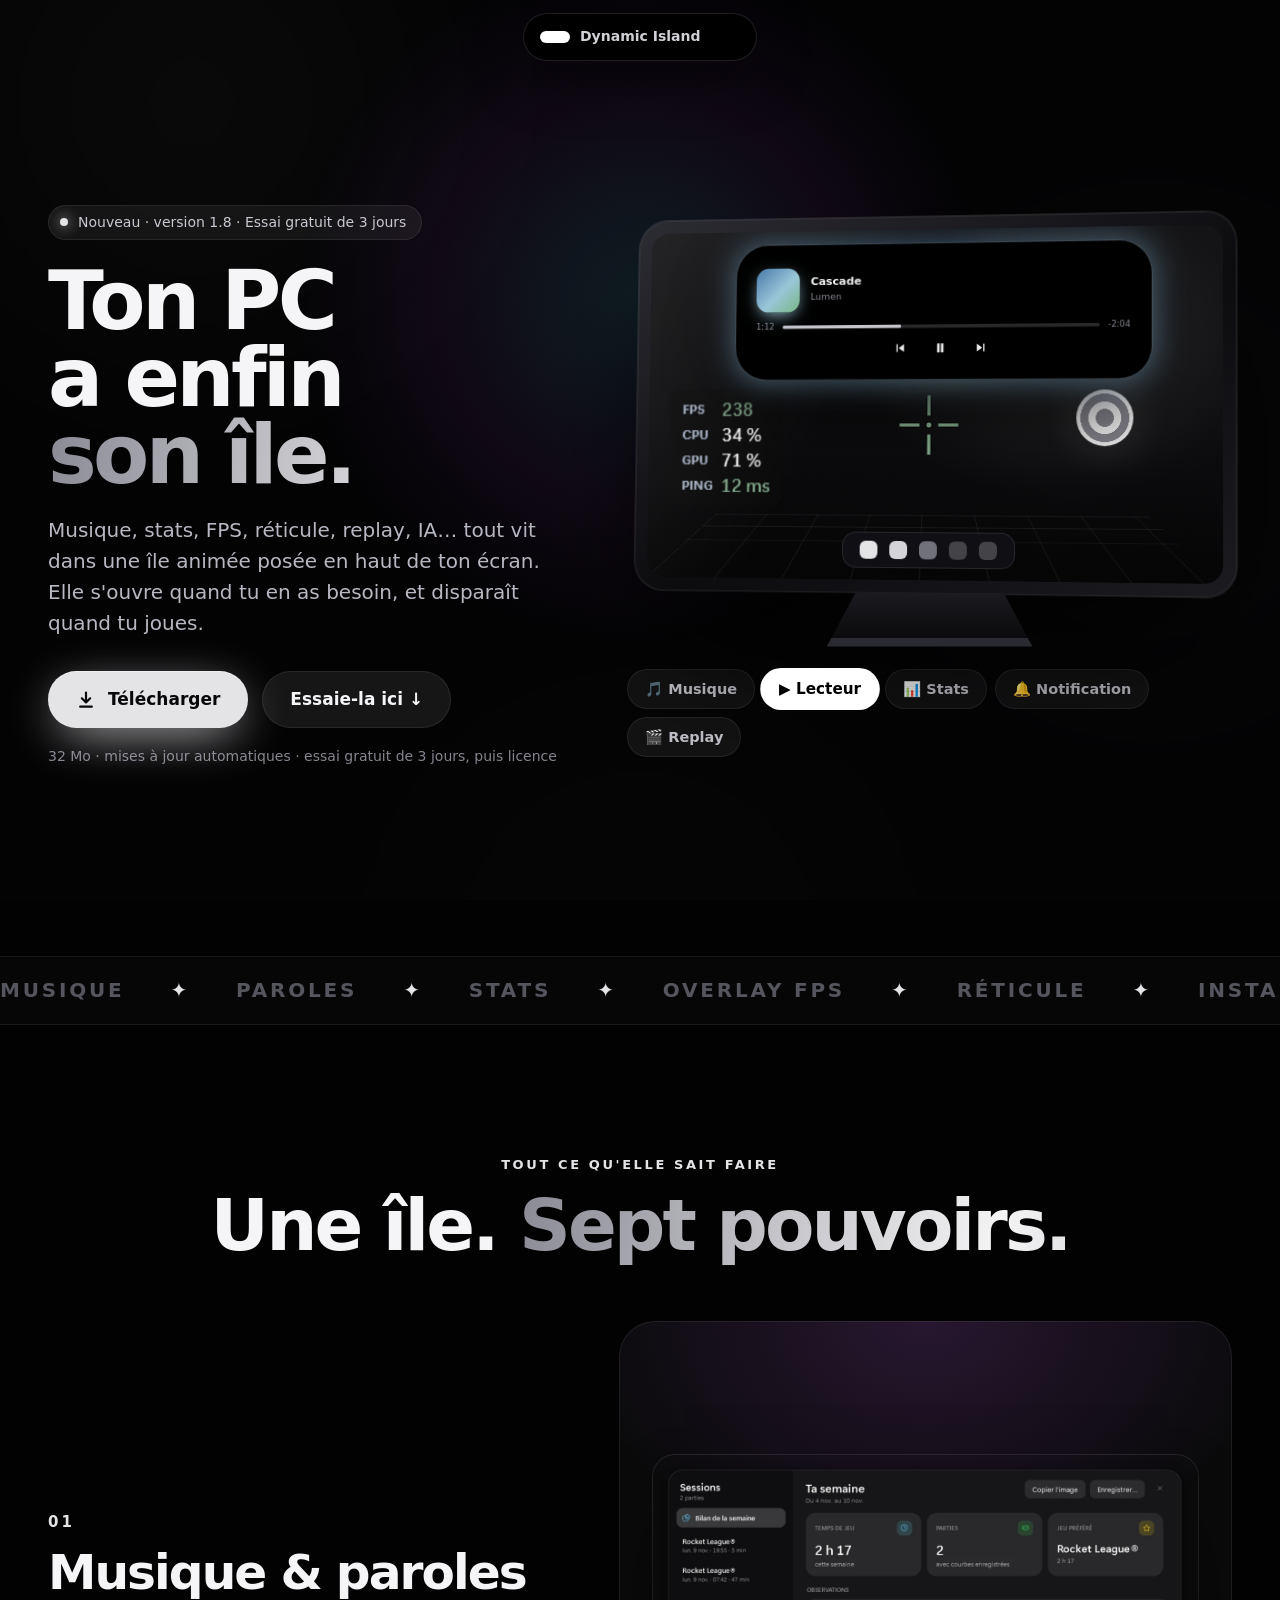
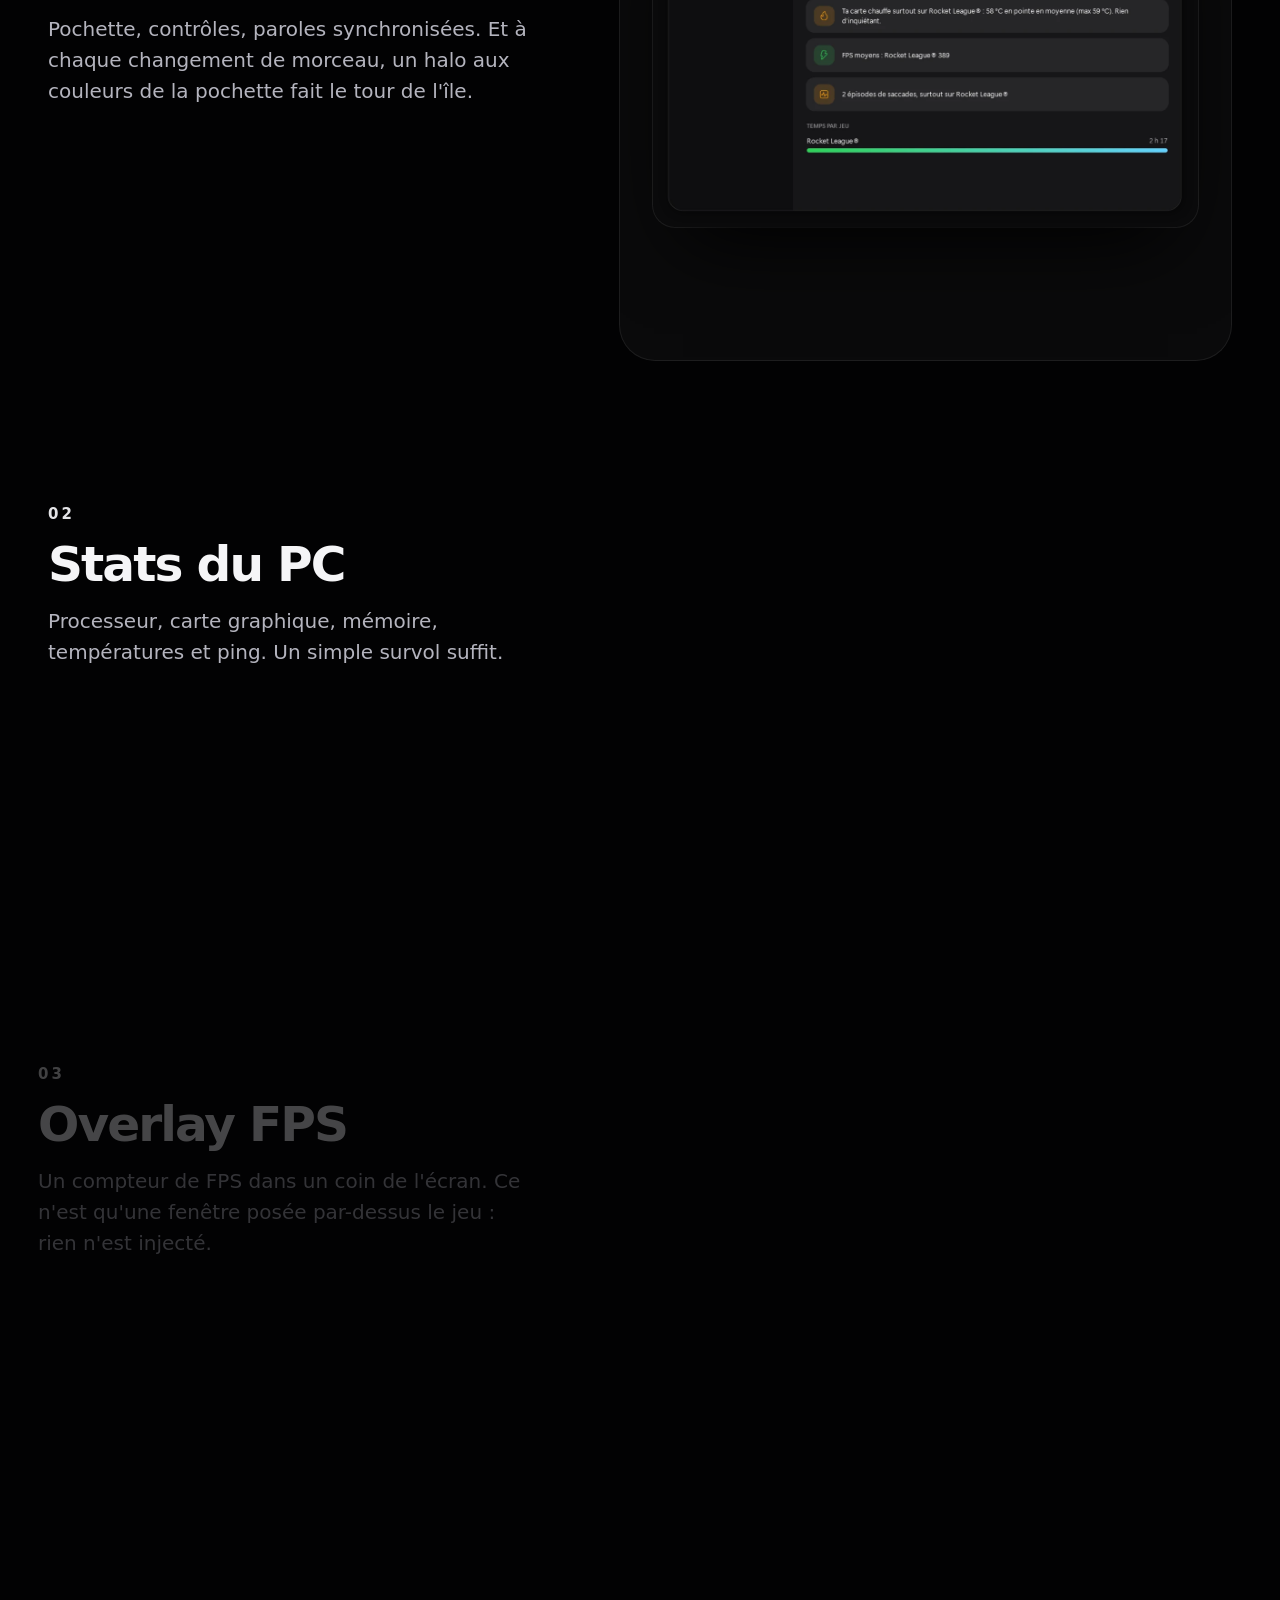
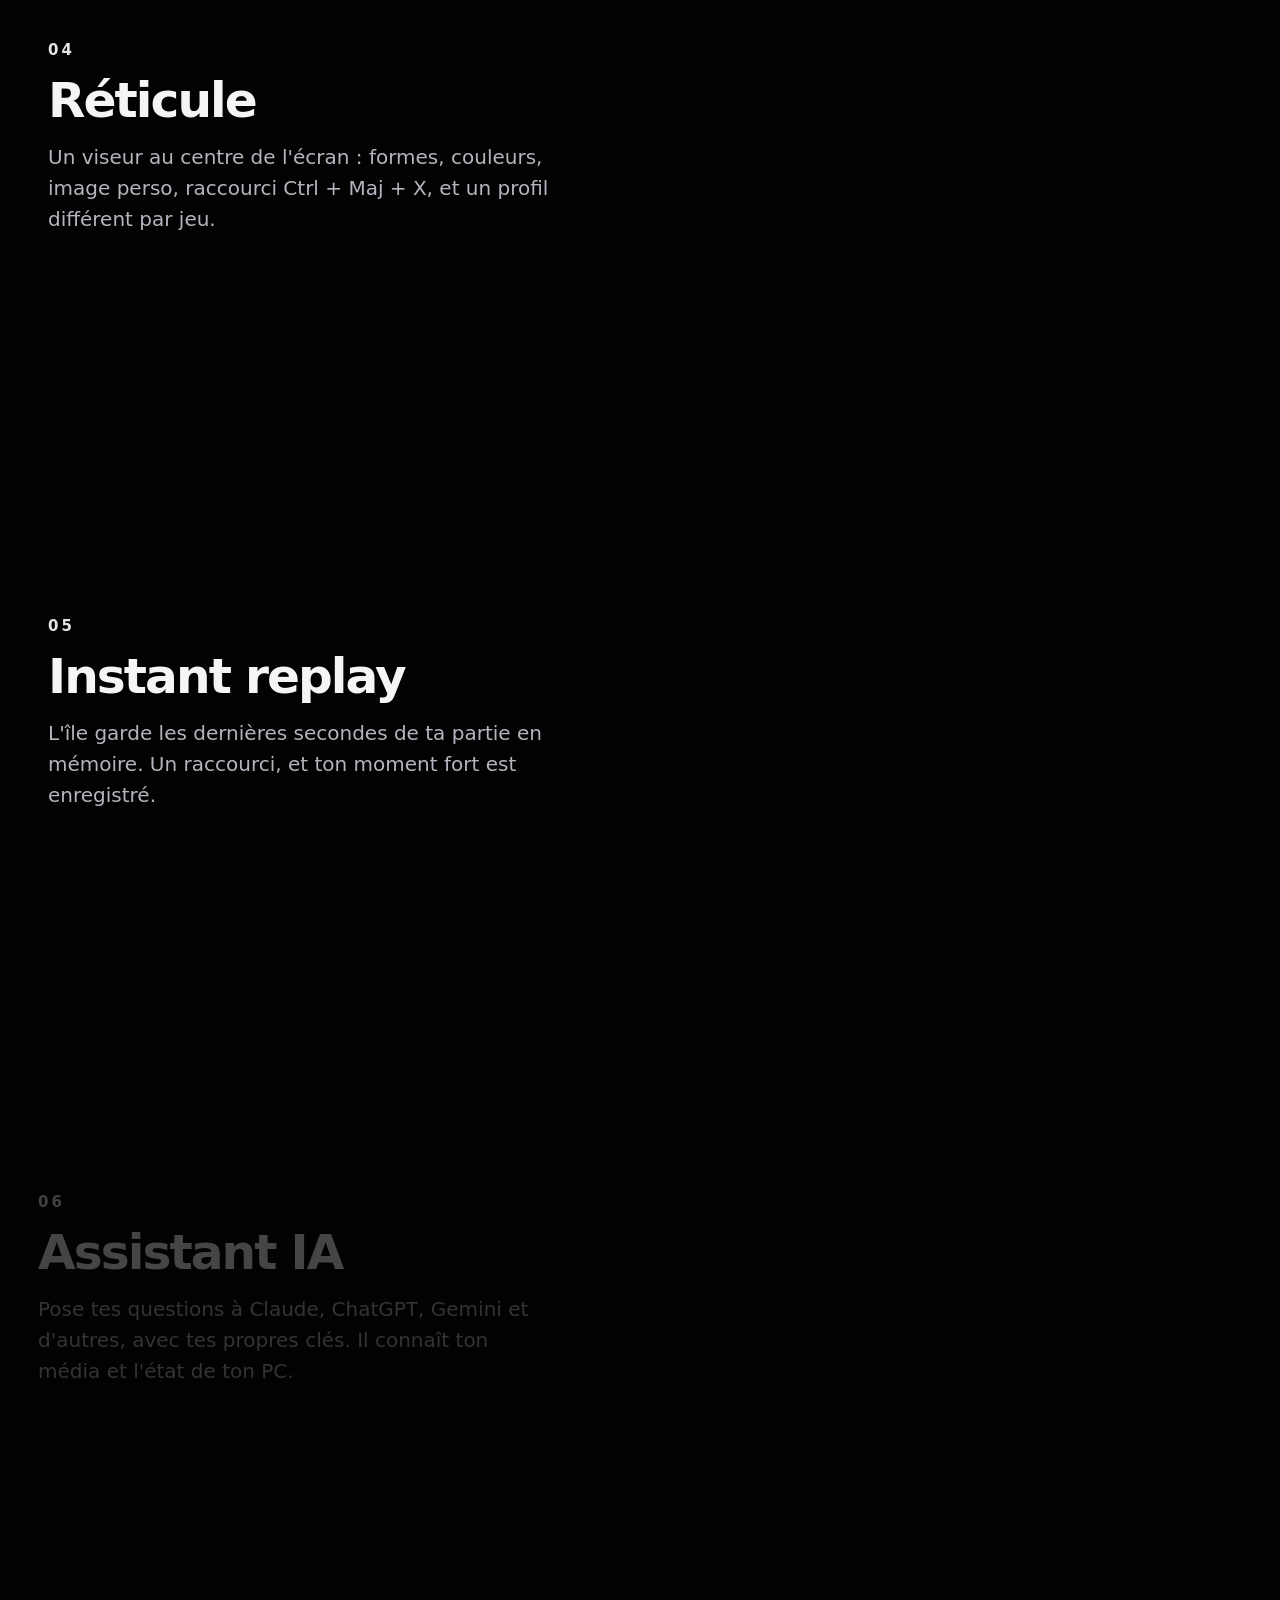
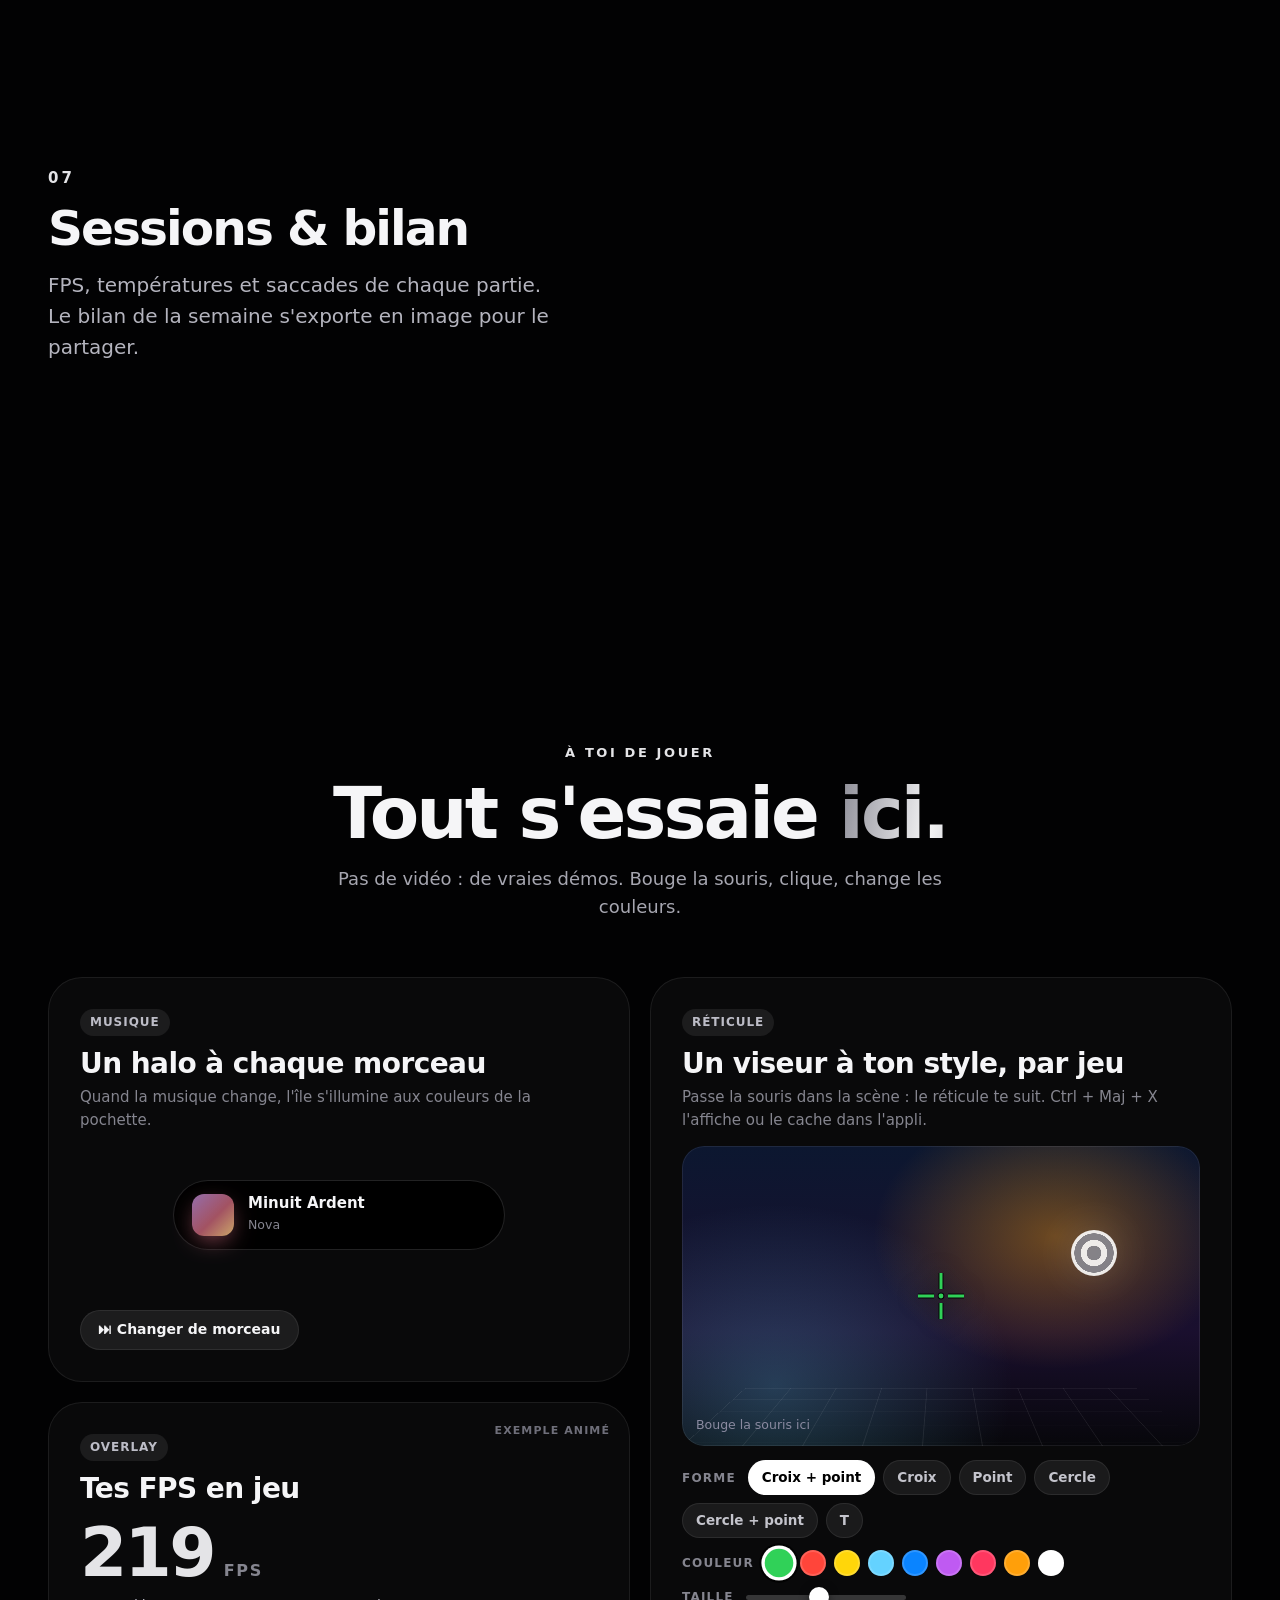
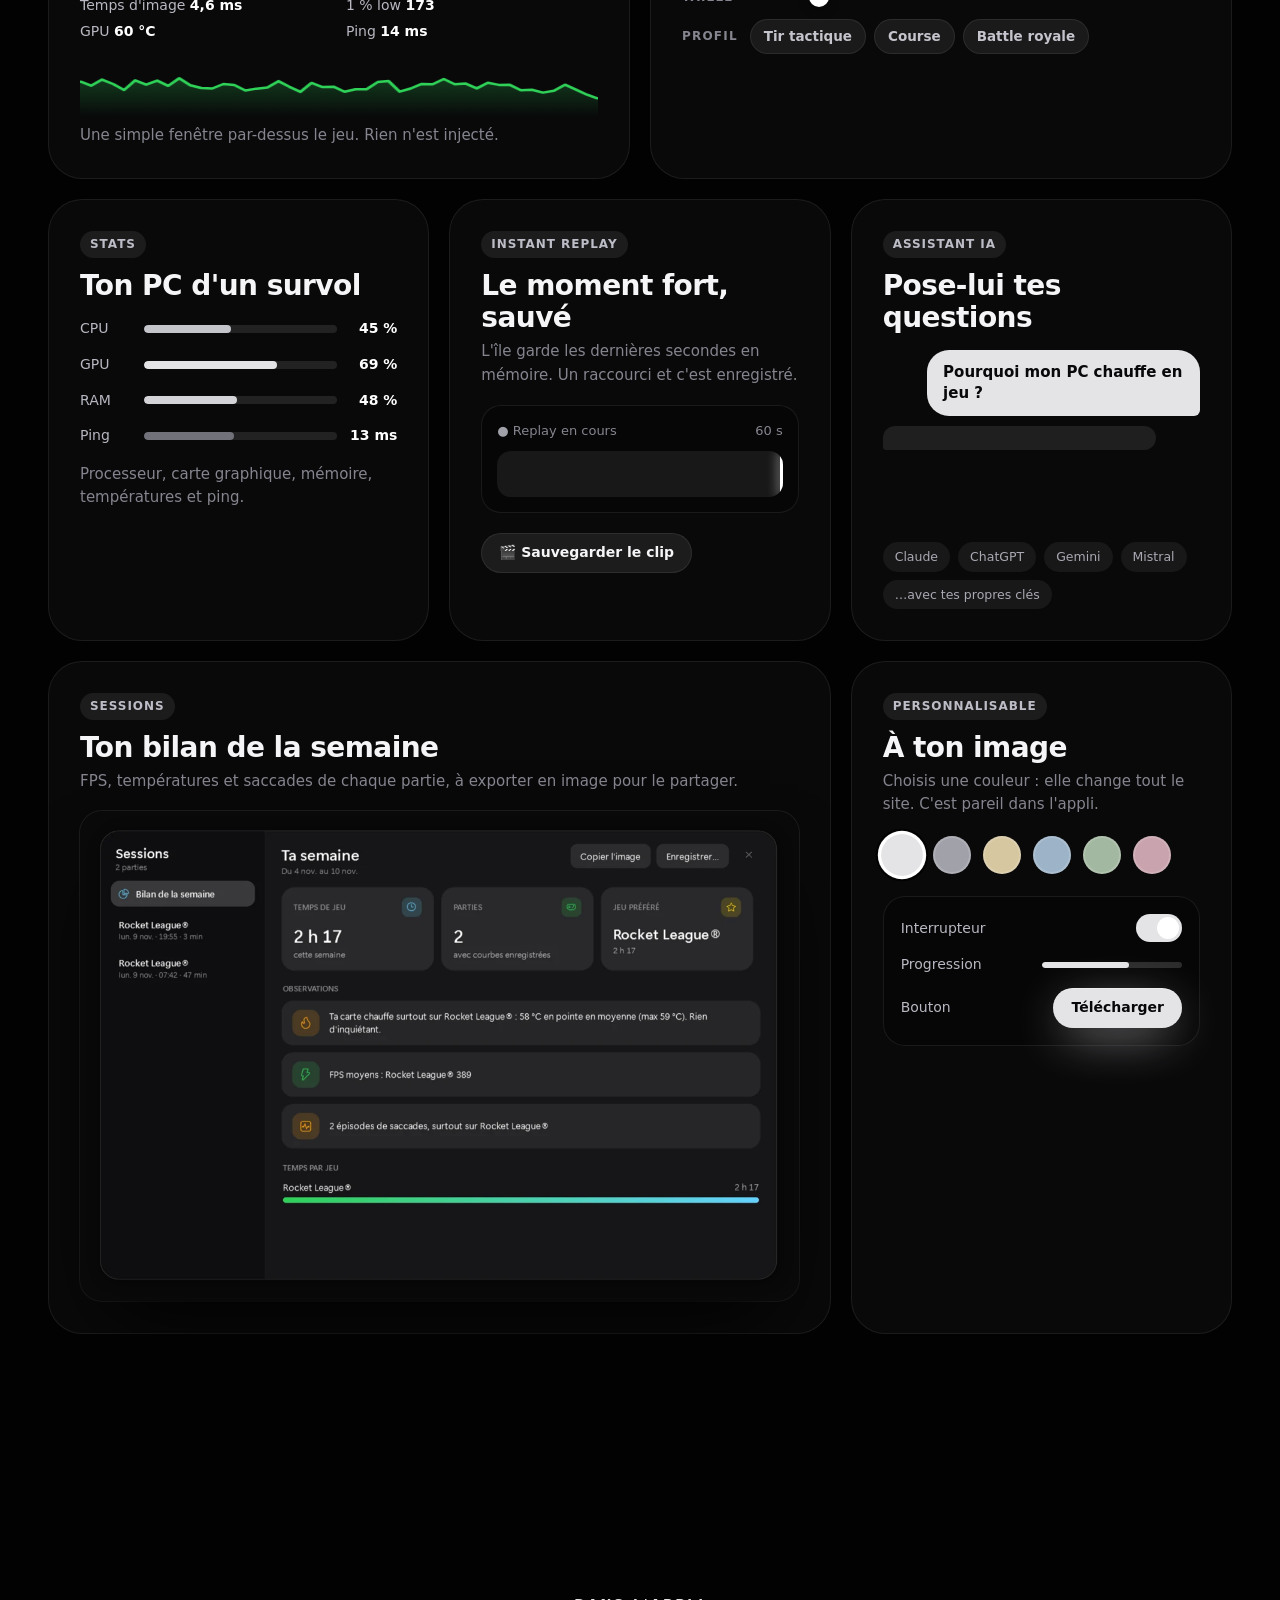
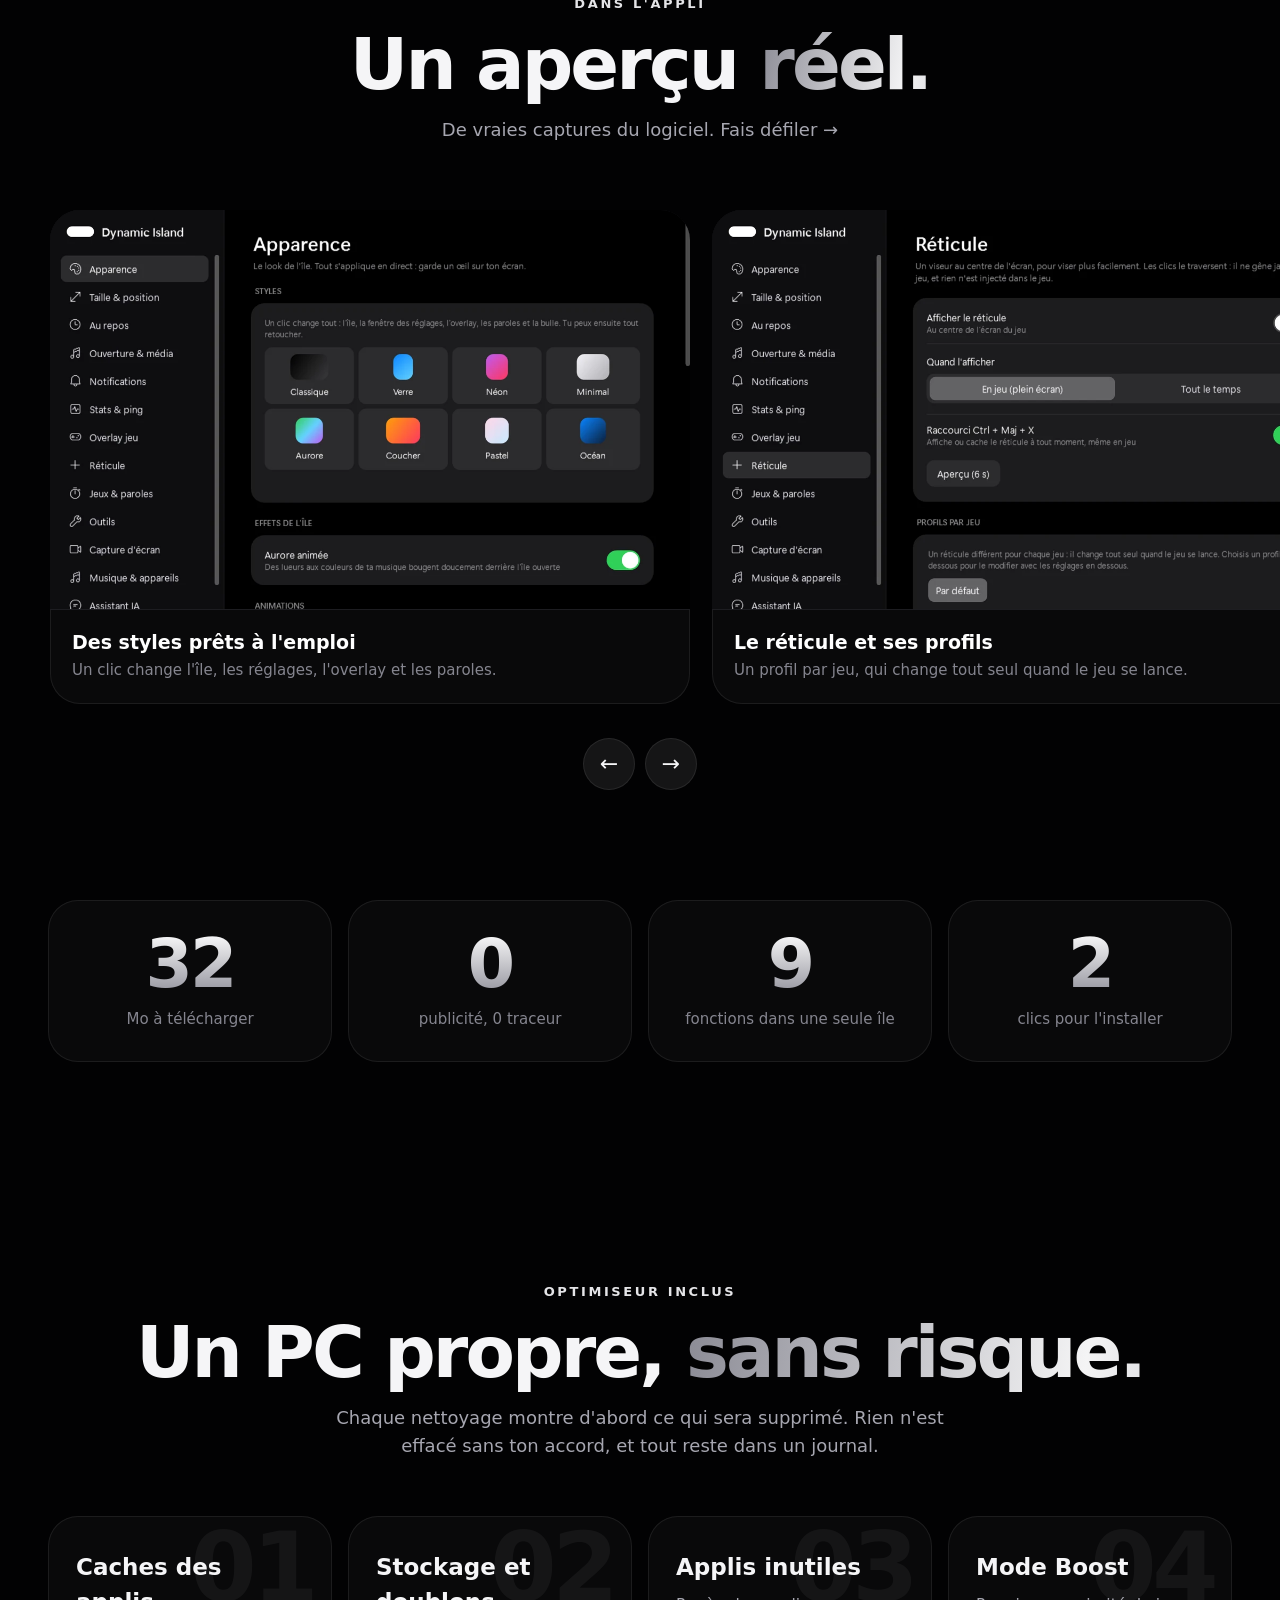
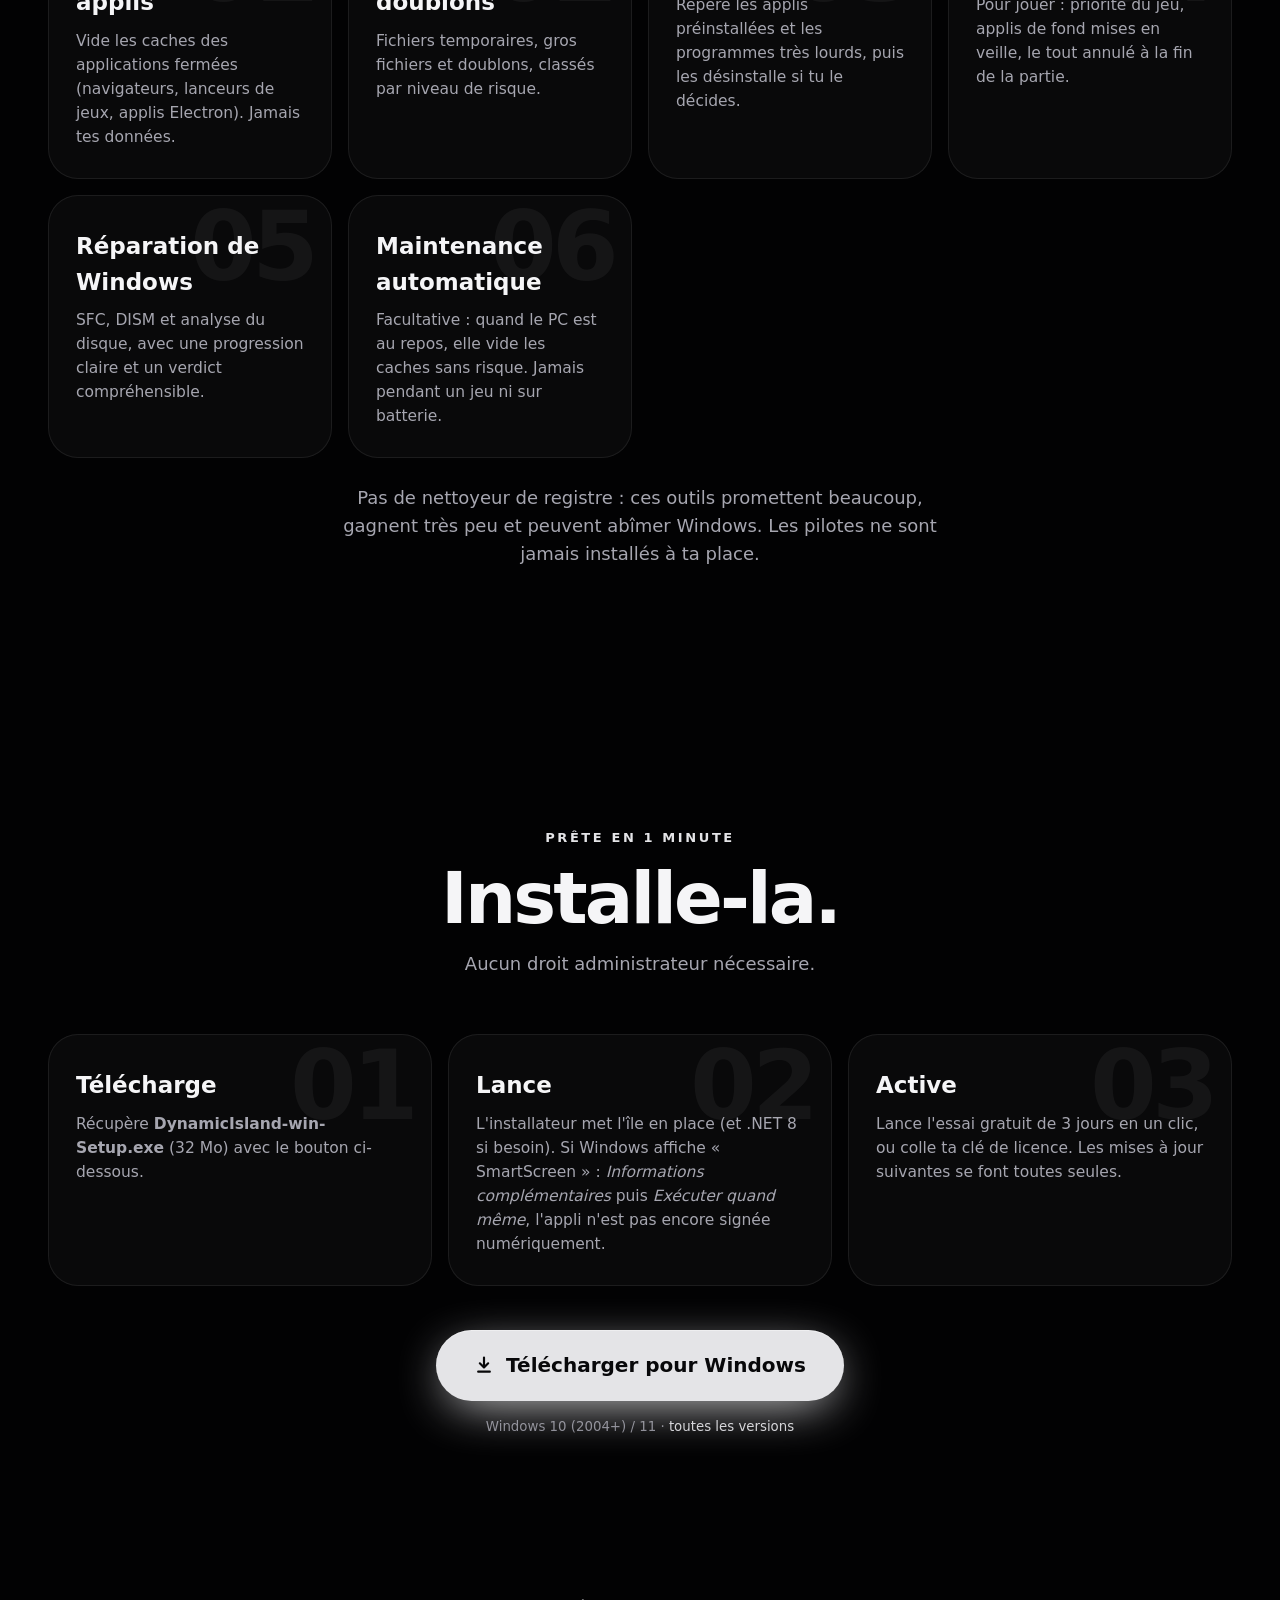
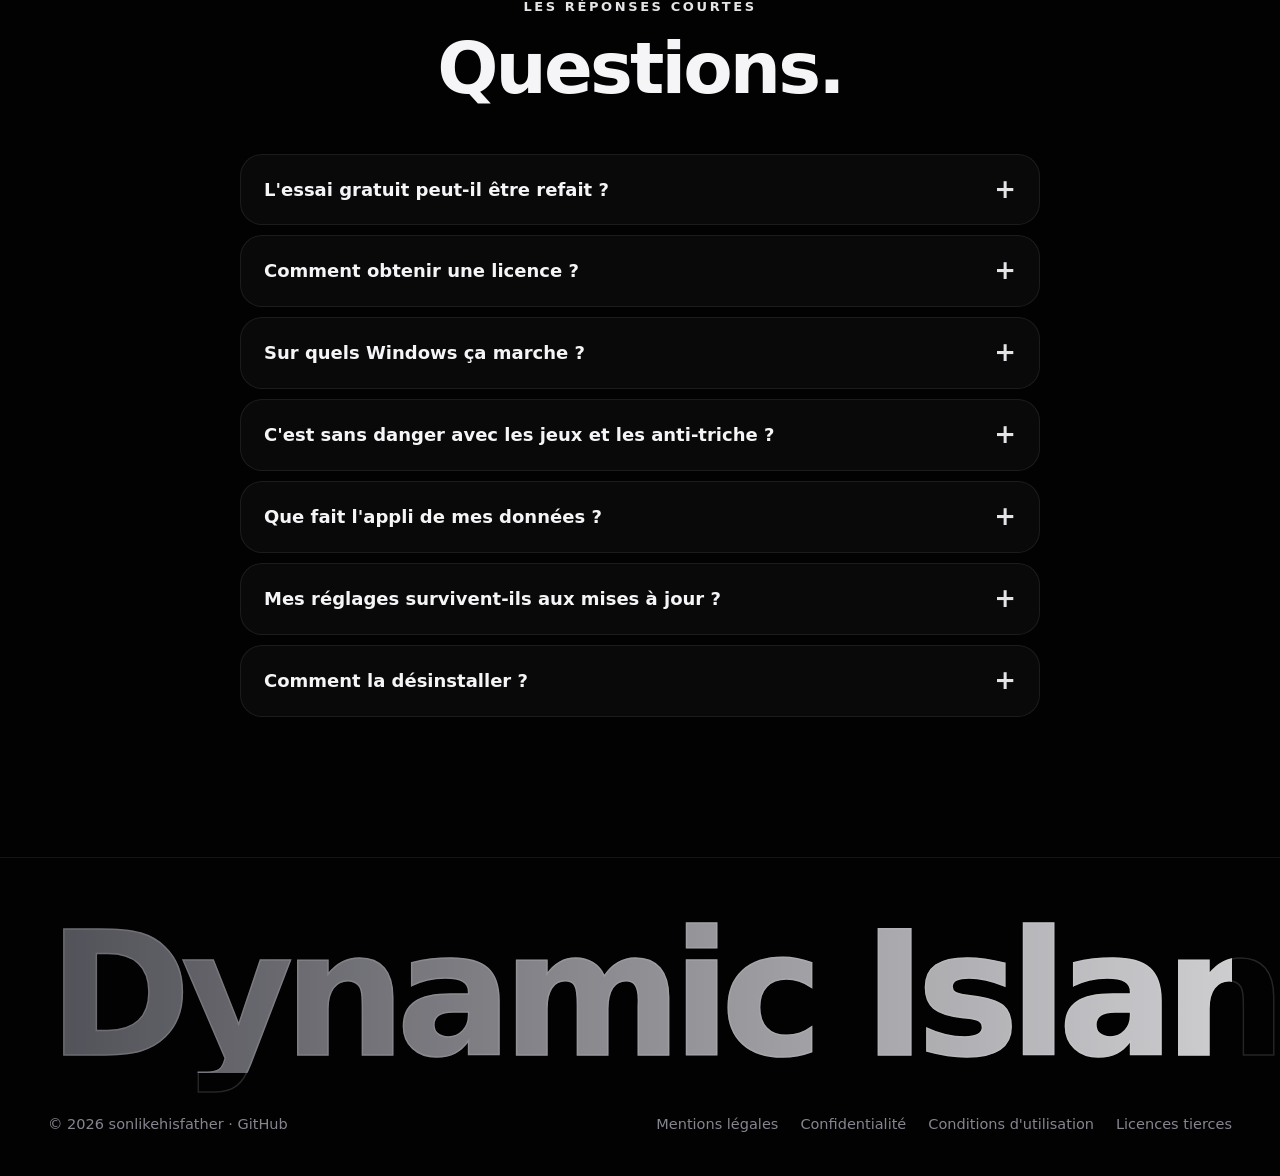
==== docs/index.html @ 907f3dcd "Site : force le rechargement du style et du script (cache du navigateur)" ====
<!doctype html>
<html lang="fr">
<head>
  <meta charset="utf-8">
  <meta name="viewport" content="width=device-width, initial-scale=1">
  <title>Dynamic Island pour Windows</title>
  <meta name="description" content="Une vraie Dynamic Island pour ton PC Windows : musique, paroles, stats, overlay FPS, réticule, instant replay et assistant IA, dans une île animée tout en haut de ton écran.">
  <meta name="theme-color" content="#020203">
  <meta property="og:title" content="Dynamic Island pour Windows">
  <meta property="og:description" content="Ton PC a enfin son île : musique, stats, FPS, réticule, replay et IA.">
  <meta property="og:type" content="website">
  <link rel="icon" href="data:image/svg+xml,%3Csvg xmlns='http://www.w3.org/2000/svg' viewBox='0 0 64 64'%3E%3Crect width='64' height='64' rx='16' fill='%23161618'/%3E%3Crect x='14' y='14' width='36' height='13' rx='6.5' fill='%23fff'/%3E%3Crect x='16' y='36' width='7' height='14' rx='3.5' fill='%2330d158'/%3E%3Crect x='26' y='30' width='7' height='20' rx='3.5' fill='%230a84ff'/%3E%3Crect x='36' y='34' width='7' height='16' rx='3.5' fill='%23bf5af2'/%3E%3C/svg%3E">
  <link rel="stylesheet" href="assets/style.css?v=20261110b">
</head>
<body>

<div class="aurora" aria-hidden="true"><i></i><i></i><i></i></div>
<div class="grain" aria-hidden="true"></div>
<div class="spot only-d" id="spot" aria-hidden="true"></div>

<!-- ═════ L'île de navigation : elle suit la section et s'ouvre au survol ═════ -->
<header class="isle" id="isle">
  <button class="isle-rest" id="isleBtn" aria-expanded="false" aria-controls="isleMenu" aria-label="Ouvrir le menu">
    <span class="dot"></span><span class="lbl" id="isleLbl">Dynamic Island</span>
    <span class="mini-eq"><i></i><i></i><i></i><i></i></span>
  </button>
  <nav class="isle-menu" id="isleMenu" aria-label="Navigation">
    <ul>
      <li><a href="#essaie">Essaie-la</a></li>
      <li><a href="#apercu">Aperçu</a></li>
      <li><a href="#optimiseur">Optimiseur</a></li>
      <li><a href="#installer">Installer</a></li>
      <li><a href="#faq">Questions</a></li>
    </ul>
    <div class="go"><a class="btn sm" href="https://github.com/sonlikehisfather/dynamic-island-releases/releases/latest/download/DynamicIsland-win-Setup.exe">Télécharger pour Windows</a></div>
  </nav>
</header>

<main>
<!-- ═════ Héros ═════ -->
<section class="hero" id="top" data-label="Dynamic Island" style="padding-bottom:40px">
  <div class="wrap">
    <span class="eyebrow rv"><b></b> Nouveau · version 1.8 · Essai gratuit de 3 jours</span>
    <h1 class="rv d1">Ton PC<br>a enfin <span class="shine">son île.</span></h1>
    <p class="lead rv d2">Musique, stats, FPS, réticule, replay, IA… tout vit dans une île animée posée en haut de ton écran. Elle s'ouvre quand tu en as besoin, et disparaît quand tu joues.</p>

    <div class="hero-vis">
      <div class="monitor-wrap" id="monWrap"><div class="monitor"><div class="screen">
        <div class="dk dk-sky"></div>
        <div class="dk dk-target"></div>
        <img class="dk dk-xh" src="assets/img/reticule-croix.webp" alt="">
        <img class="dk dk-hud" src="assets/img/overlay.webp" alt="">
    <div class="stage rv d3" aria-label="Démonstration interactive de l'île">
      <div class="bigisle" id="big">
        <div class="halo" id="halo"></div><div class="ring"></div>
        <div class="v v-music" data-s="0">
          <div class="art" style="--a1:#bf5af2;--a2:#ff375f;--a3:#ff9f0a"></div>
          <div class="tx"><b>Minuit Ardent</b><span>Nova</span></div>
          <div class="eqb"><i></i><i></i><i></i><i></i></div>
        </div>
        <div class="v v-player" data-s="1">
          <div class="top"><div class="art" style="--a1:#0a84ff;--a2:#64d2ff;--a3:#30d158"></div>
            <div class="tx"><b>Cascade</b><span>Lumen</span></div><div class="eqb"><i></i><i></i><i></i><i></i></div></div>
          <div class="prog"><span>1:12</span><div class="bar"><i></i></div><span>-2:04</span></div>
          <div class="ctl">
            <svg viewBox="0 0 24 24"><path d="M6 6h2v12H6zM9.5 12 18 6v12z"/></svg>
            <svg viewBox="0 0 24 24"><path d="M7 5h4v14H7zM13 5h4v14h-4z"/></svg>
            <svg viewBox="0 0 24 24"><path d="M16 6h2v12h-2zM6 6l8.5 6L6 18z"/></svg>
          </div>
        </div>
        <div class="v v-stats" data-s="2">
          <div class="st"><small>CPU</small><b id="hCpu">36 %</b><div class="bar"><i id="hCpuB" style="width:36%;background:var(--orange)"></i></div></div>
          <div class="st"><small>GPU</small><b id="hGpu">71 %</b><div class="bar"><i id="hGpuB" style="width:71%;background:var(--green)"></i></div></div>
          <div class="st"><small>RAM</small><b id="hRam">48 %</b><div class="bar"><i id="hRamB" style="width:48%;background:var(--cyan)"></i></div></div>
          <div class="st"><small>PING</small><b id="hPing">12 ms</b><div class="bar"><i style="width:22%;background:var(--violet)"></i></div></div>
        </div>
        <div class="v v-notif" data-s="3">
          <div class="chipic" style="background:rgba(255,255,255,.12);color:var(--cyan)"><svg viewBox="0 0 24 24" fill="currentColor"><path d="M12 22a2.4 2.4 0 0 0 2.4-2.4h-4.8A2.4 2.4 0 0 0 12 22zm7-6.6V11a7 7 0 0 0-5.2-6.8V3.5a1.8 1.8 0 0 0-3.6 0v.7A7 7 0 0 0 5 11v4.4L3.5 17v1h17v-1z"/></svg></div>
          <div class="tx"><b>Nouveau message</b><span>« On joue ce soir ? »</span></div>
        </div>
        <div class="v v-replay" data-s="4">
          <div class="chipic" style="background:rgba(255,255,255,.12);color:var(--green)"><svg viewBox="0 0 24 24" fill="none" stroke="currentColor" stroke-width="2.6" stroke-linecap="round" stroke-linejoin="round"><path d="m5 12.5 4.5 4.5L19 7.5"/></svg></div>
          <div class="tx"><b>Clip sauvegardé</b><span>Les 30 dernières secondes</span></div>
        </div>
      </div>
    </div>

        <div class="dk dk-bar"><i></i><i></i><i></i><i></i><i></i></div>
      </div></div><div class="dk stand"></div></div>
    <div class="states rv d3" id="states" role="tablist" aria-label="États de l'île">
      <button class="on" data-i="0">🎵 Musique</button><button data-i="1">▶ Lecteur</button><button data-i="2">📊 Stats</button><button data-i="3">🔔 Notification</button><button data-i="4">🎬 Replay</button>
    </div>
    </div>
    <div class="cta rv d3">
      <a class="btn" href="https://github.com/sonlikehisfather/dynamic-island-releases/releases/latest/download/DynamicIsland-win-Setup.exe"><svg viewBox="0 0 24 24" fill="none" stroke="currentColor" stroke-width="2.6" stroke-linecap="round" stroke-linejoin="round"><path d="M12 3v12m0 0 5-5m-5 5-5-5M5 20h14"/></svg>Télécharger</a>
      <a class="btn ghost" href="#essaie">Essaie-la ici ↓</a>
    </div>
    <p class="fine rv d3">32 Mo · mises à jour automatiques · essai gratuit de 3 jours, puis licence</p>
  </div>
</section>

<div class="ticker" aria-hidden="true"><div>
  <span>MUSIQUE</span><span>PAROLES</span><span>STATS</span><span>OVERLAY FPS</span><span>RÉTICULE</span><span>INSTANT REPLAY</span><span>ASSISTANT IA</span><span>BILAN</span><span>OPTIMISEUR</span><span>THÈMES</span>
  <span>MUSIQUE</span><span>PAROLES</span><span>STATS</span><span>OVERLAY FPS</span><span>RÉTICULE</span><span>INSTANT REPLAY</span><span>ASSISTANT IA</span><span>BILAN</span><span>OPTIMISEUR</span><span>THÈMES</span>
</div></div>

<!-- ═════ Ce qu'elle fait : le texte défile, le visuel change (ordinateur) ═════ -->
<section class="story only-d" id="fonctions" data-label="Fonctions">
  <div class="wrap">
    <p class="kicker">Tout ce qu'elle sait faire</p>
    <h2>Une île. <span class="shine">Sept pouvoirs.</span></h2>
    <div class="story-grid">
      <div class="story-steps">
        <article class="story-step on" data-k="0"><span class="n">01</span><h3>Musique &amp; paroles</h3><p>Pochette, contrôles, paroles synchronisées. Et à chaque changement de morceau, un halo aux couleurs de la pochette fait le tour de l'île.</p></article>
        <article class="story-step" data-k="1"><span class="n">02</span><h3>Stats du PC</h3><p>Processeur, carte graphique, mémoire, températures et ping. Un simple survol suffit.</p></article>
        <article class="story-step" data-k="2"><span class="n">03</span><h3>Overlay FPS</h3><p>Un compteur de FPS dans un coin de l'écran. Ce n'est qu'une fenêtre posée par-dessus le jeu : rien n'est injecté.</p></article>
        <article class="story-step" data-k="3"><span class="n">04</span><h3>Réticule</h3><p>Un viseur au centre de l'écran : formes, couleurs, image perso, raccourci Ctrl&nbsp;+&nbsp;Maj&nbsp;+&nbsp;X, et un profil différent par jeu.</p></article>
        <article class="story-step" data-k="4"><span class="n">05</span><h3>Instant replay</h3><p>L'île garde les dernières secondes de ta partie en mémoire. Un raccourci, et ton moment fort est enregistré.</p></article>
        <article class="story-step" data-k="5"><span class="n">06</span><h3>Assistant IA</h3><p>Pose tes questions à Claude, ChatGPT, Gemini et d'autres, avec tes propres clés. Il connaît ton média et l'état de ton PC.</p></article>
        <article class="story-step" data-k="6"><span class="n">07</span><h3>Sessions &amp; bilan</h3><p>FPS, températures et saccades de chaque partie. Le bilan de la semaine s'exporte en image pour le partager.</p></article>
      </div>
      <div class="story-vis" aria-hidden="true"><div class="sv-frame">
        <div class="sv on" data-k="0"><div class="sv-isle"><div class="top"><div class="art" style="--a1:#bf5af2;--a2:#ff375f;--a3:#ff9f0a"></div><div class="tx"><b>Minuit Ardent</b><span>Nova</span></div><div class="eqb"><i></i><i></i><i></i><i></i></div></div>
          <div class="prog"><span>1:12</span><div class="bar"><i></i></div><span>-2:04</span></div>
          <div class="ctl"><svg viewBox="0 0 24 24"><path d="M6 6h2v12H6zM9.5 12 18 6v12z"/></svg><svg viewBox="0 0 24 24"><path d="M7 5h4v14H7zM13 5h4v14h-4z"/></svg><svg viewBox="0 0 24 24"><path d="M16 6h2v12h-2zM6 6l8.5 6L6 18z"/></svg></div></div></div>
        <div class="sv" data-k="1"><img src="assets/img/ile-stats.webp" alt="" style="width:92%;filter:drop-shadow(0 0 60px rgba(255,255,255,.12))"></div>
        <div class="sv" data-k="2"><div class="sv-game"><img src="assets/img/overlay.webp" alt="" style="position:absolute;left:28px;top:28px;width:200px"><div class="bigfps">238<small>FPS</small></div></div></div>
        <div class="sv" data-k="3"><div class="sv-game"><img src="assets/img/reticule-croix.webp" alt="" style="position:absolute;left:50%;top:44%;width:150px;transform:translate(-50%,-50%)">
          <div class="shapes"><span><img src="assets/img/reticule-croix.webp" alt="">Croix</span><span><img src="assets/img/reticule-cercle.webp" alt="">Cercle</span><span><img src="assets/img/reticule-t.webp" alt="">T</span></div></div></div>
        <div class="sv" data-k="4"><div class="sv-replay"><img src="assets/img/ile-notification.webp" alt=""><div class="tl"><div class="hd"><span><b>●</b> Replay en cours</span><span>60 s</span></div><div class="track saved"><div class="sv2"></div><div class="play"></div></div></div></div></div>
        <div class="sv" data-k="5"><div class="sv-chat"><div class="bub me on">Pourquoi mon PC chauffe en jeu ?</div><div class="bub ai on">Ta carte graphique monte à 64 °C en pointe : c'est normal sous charge. Rien d'inquiétant 👍</div><div class="bub me on">Et mes FPS d'hier ?</div><div class="bub ai on">2 épisodes de saccades sur ton jeu préféré. Baisse un peu les ombres.</div></div></div>
        <div class="sv" data-k="6"><img src="assets/img/sessions-semaine.webp" alt="" style="width:100%;border-radius:22px;box-shadow:0 40px 80px -30px #000,0 0 0 1px rgba(255,255,255,.1)"></div>
      </div></div>
    </div>
  </div>
</section>

<!-- ═════ Essaie-la : de vraies démos à manipuler ═════ -->
<section id="essaie" data-label="Essaie-la">
  <div class="wrap">
    <p class="kicker rv">À toi de jouer</p>
    <h2 class="rv d1">Tout s'essaie <span class="shine">ici.</span></h2>
    <p class="sub rv d2">Pas de vidéo : de vraies démos. Bouge la souris, clique, change les couleurs.</p>

    <div class="bento">
      <!-- Halo -->
      <article class="card c-halo rv">
        <span class="tag">Musique</span><h3>Un halo à chaque morceau</h3>
        <p class="d">Quand la musique change, l'île s'illumine aux couleurs de la pochette.</p>
        <div class="mini-stage"><div class="mini" id="mini" style="--c1:#bf5af2;--c2:#ff375f">
          <div class="art" id="miniArt" style="--a1:#bf5af2;--a2:#ff375f;--a3:#ff9f0a"></div>
          <div class="tx"><b id="miniT">Minuit Ardent</b><span id="miniA">Nova</span></div>
          <div class="eqb" style="margin-left:auto"><i></i><i></i><i></i><i></i></div></div></div>
        <button class="btn ghost sm demo-btn" id="next">⏭ Changer de morceau</button>
      </article>

      <!-- Réticule -->
      <article class="card c-xh rv d1">
        <span class="tag">Réticule</span><h3>Un viseur à ton style, par jeu</h3>
        <p class="d">Passe la souris dans la scène : le réticule te suit. Ctrl&nbsp;+&nbsp;Maj&nbsp;+&nbsp;X l'affiche ou le cache dans l'appli.</p>
        <div class="scene" id="scene"><div class="tgt"></div><svg class="xh" id="xh" aria-hidden="true"></svg><span class="hint">Bouge la souris ici</span></div>
        <div class="ctrls">
          <div class="row"><span class="lbl2">Forme</span>
            <button class="pill on" data-st="Croix + point">Croix + point</button><button class="pill" data-st="Croix">Croix</button><button class="pill" data-st="Point">Point</button><button class="pill" data-st="Cercle">Cercle</button><button class="pill" data-st="Cercle + point">Cercle + point</button><button class="pill" data-st="T">T</button></div>
          <div class="row"><span class="lbl2">Couleur</span><span id="xSw" class="row"></span></div>
          <div class="row"><span class="lbl2">Taille</span><input type="range" id="xSize" min="18" max="80" value="46" aria-label="Taille"></div>
          <div class="row"><span class="lbl2">Profil</span>
            <button class="pill" data-pf="0">Tir tactique</button><button class="pill" data-pf="1">Course</button><button class="pill" data-pf="2">Battle royale</button></div>
        </div>
      </article>

      <!-- FPS -->
      <article class="card c-fps rv d1">
        <span class="tag">Overlay</span><span class="badge-ex">EXEMPLE ANIMÉ</span><h3>Tes FPS en jeu</h3>
        <div class="fps-big"><b id="fps">238</b><span>FPS</span></div>
        <div class="fps-rows"><span>Temps d'image <b id="ft">4,2 ms</b></span><span>1 % low <b id="low">187</b></span><span>GPU <b id="gpuT">64 °C</b></span><span>Ping <b id="pg">12 ms</b></span></div>
        <canvas class="spark" id="spark" width="400" height="64"></canvas>
        <p class="d">Une simple fenêtre par-dessus le jeu. Rien n'est injecté.</p>
      </article>

      <!-- Stats -->
      <article class="card c-stats rv d2">
        <span class="tag">Stats</span><h3>Ton PC d'un survol</h3>
        <div class="bars" id="bars">
          <div class="br"><span>CPU</span><div class="t"><i style="width:34%;background:var(--orange)"></i></div><b>34 %</b></div>
          <div class="br"><span>GPU</span><div class="t"><i style="width:71%;background:var(--green)"></i></div><b>71 %</b></div>
          <div class="br"><span>RAM</span><div class="t"><i style="width:48%;background:var(--cyan)"></i></div><b>48 %</b></div>
          <div class="br"><span>Ping</span><div class="t"><i style="width:18%;background:var(--violet)"></i></div><b>12 ms</b></div>
        </div>
        <p class="d" style="margin-top:16px">Processeur, carte graphique, mémoire, températures et ping.</p>
      </article>

      <!-- Replay -->
      <article class="card c-replay rv d1">
        <span class="tag">Instant replay</span><h3>Le moment fort, sauvé</h3>
        <p class="d">L'île garde les dernières secondes en mémoire. Un raccourci et c'est enregistré.</p>
        <div class="toast" id="toast"><i>✓</i>Clip sauvegardé · 30 dernières secondes</div>
        <div class="tl"><div class="hd"><span><b>●</b> Replay en cours</span><span>60 s</span></div>
          <div class="track" id="track"><div class="sv"></div><div class="play"></div></div></div>
        <button class="btn ghost sm demo-btn" id="save">🎬 Sauvegarder le clip</button>
      </article>

      <!-- IA -->
      <article class="card c-ia rv d2">
        <span class="tag">Assistant IA</span><h3>Pose-lui tes questions</h3>
        <div class="chat" id="chat" aria-live="polite"></div>
        <div class="brands"><span>Claude</span><span>ChatGPT</span><span>Gemini</span><span>Mistral</span><span>…avec tes propres clés</span></div>
      </article>

      <!-- Bilan -->
      <article class="card c-bilan rv d1">
        <span class="tag">Sessions</span><h3>Ton bilan de la semaine</h3>
        <p class="d">FPS, températures et saccades de chaque partie, à exporter en image pour le partager.</p>
        <div class="shot-tilt" id="tilt"><img src="assets/img/sessions-semaine.webp" alt="Bilan de la semaine de Dynamic Island" loading="lazy"></div>
      </article>

      <!-- Perso -->
      <article class="card c-perso rv d2">
        <span class="tag">Personnalisable</span><h3>À ton image</h3>
        <p class="d">Choisis une couleur : elle change tout le site. C'est pareil dans l'appli.</p>
        <div class="swatches" id="pSw"></div>
        <div class="pv" aria-hidden="true">
          <div class="pv-row"><span>Interrupteur</span><i class="tog"></i></div>
          <div class="pv-row"><span>Progression</span><i class="pbar"><b></b></i></div>
          <div class="pv-row"><span>Bouton</span><span class="btn sm">Télécharger</span></div>
        </div>
      </article>
    </div>
  </div>
</section>

<!-- ═════ Galerie ═════ -->
<section id="apercu" data-label="Aperçu" style="padding-bottom:70px">
  <div class="wrap"><p class="kicker rv">Dans l'appli</p><h2 class="rv d1">Un aperçu <span class="shine">réel.</span></h2>
    <p class="sub rv d2">De vraies captures du logiciel. Fais défiler →</p></div>
  <div class="gal rv" id="gal">
    <figure><img src="assets/img/reglages-apparence.webp" alt="Réglages : styles" loading="lazy"><figcaption><b>Des styles prêts à l'emploi</b>Un clic change l'île, les réglages, l'overlay et les paroles.</figcaption></figure>
    <figure><img src="assets/img/reglages-reticule.webp" alt="Réglages du réticule" loading="lazy"><figcaption><b>Le réticule et ses profils</b>Un profil par jeu, qui change tout seul quand le jeu se lance.</figcaption></figure>
    <figure><img src="assets/img/reglages-overlay.webp" alt="Réglages de l'overlay" loading="lazy"><figcaption><b>L'overlay de jeu</b>FPS, températures, charge : tu choisis ce qui s'affiche et où.</figcaption></figure>
    <figure><img src="assets/img/ile-stats.webp" alt="L'île ouverte sur les stats" loading="lazy" style="object-fit:contain;padding:26px;aspect-ratio:16/10"><figcaption><b>L'île, côté stats</b>Processeur, carte graphique, mémoire et ping au survol.</figcaption></figure>
    <figure><img src="assets/img/sessions-semaine.webp" alt="Bilan de la semaine" loading="lazy"><figcaption><b>Le bilan de la semaine</b>Temps de jeu, jeu préféré, températures et saccades.</figcaption></figure>
  </div>
  <div class="gal-nav"><button id="gPrev" aria-label="Précédent">←</button><button id="gNext" aria-label="Suivant">→</button></div>
</section>

<!-- ═════ Chiffres ═════ -->
<section style="padding:40px 0 90px">
  <div class="wrap"><div class="nums">
    <div class="num rv"><b data-n="32">0</b><span>Mo à télécharger</span></div>
    <div class="num rv d1"><b data-n="0">0</b><span>publicité, 0 traceur</span></div>
    <div class="num rv d2"><b data-n="9">0</b><span>fonctions dans une seule île</span></div>
    <div class="num rv d3"><b data-n="2">0</b><span>clics pour l'installer</span></div>
  </div></div>
</section>

<!-- ═════ Optimiseur ═════ -->
<section id="optimiseur" data-label="Optimiseur">
  <div class="wrap">
    <p class="kicker rv">Optimiseur inclus</p>
    <h2 class="rv d1">Un PC propre, <span class="shine">sans risque.</span></h2>
    <p class="sub rv d2">Chaque nettoyage montre d'abord ce qui sera supprimé. Rien n'est effacé sans ton accord, et tout reste dans un journal.</p>
    <div class="steps">
      <div class="step rv"><h3>Caches des applis</h3><p>Vide les caches des applications fermées (navigateurs, lanceurs de jeux, applis Electron). Jamais tes données.</p></div>
      <div class="step rv d1"><h3>Stockage et doublons</h3><p>Fichiers temporaires, gros fichiers et doublons, classés par niveau de risque.</p></div>
      <div class="step rv d2"><h3>Applis inutiles</h3><p>Repère les applis préinstallées et les programmes très lourds, puis les désinstalle si tu le décides.</p></div>
      <div class="step rv"><h3>Mode Boost</h3><p>Pour jouer : priorité du jeu, applis de fond mises en veille, le tout annulé à la fin de la partie.</p></div>
      <div class="step rv d1"><h3>Réparation de Windows</h3><p>SFC, DISM et analyse du disque, avec une progression claire et un verdict compréhensible.</p></div>
      <div class="step rv d2"><h3>Maintenance automatique</h3><p>Facultative : quand le PC est au repos, elle vide les caches sans risque. Jamais pendant un jeu ni sur batterie.</p></div>
    </div>
    <p class="sub rv" style="text-align:center;margin:26px auto 0">Pas de nettoyeur de registre : ces outils promettent beaucoup, gagnent très peu et peuvent abîmer Windows. Les pilotes ne sont jamais installés à ta place.</p>
  </div>
</section>

<!-- ═════ Installer ═════ -->
<section id="installer" data-label="Installer">
  <div class="wrap"><p class="kicker rv">Prête en 1 minute</p><h2 class="rv d1">Installe-la.</h2>
    <p class="sub rv d2">Aucun droit administrateur nécessaire.</p>
    <div class="steps">
      <div class="step rv"><h3>Télécharge</h3><p>Récupère <b>DynamicIsland-win-Setup.exe</b> (32 Mo) avec le bouton ci-dessous.</p></div>
      <div class="step rv d1"><h3>Lance</h3><p>L'installateur met l'île en place (et .NET 8 si besoin). Si Windows affiche « SmartScreen » : <i>Informations complémentaires</i> puis <i>Exécuter quand même</i>, l'appli n'est pas encore signée numériquement.</p></div>
      <div class="step rv d2"><h3>Active</h3><p>Lance l'essai gratuit de 3 jours en un clic, ou colle ta clé de licence. Les mises à jour suivantes se font toutes seules.</p></div>
    </div>
    <div class="dl rv"><a class="btn" href="https://github.com/sonlikehisfather/dynamic-island-releases/releases/latest/download/DynamicIsland-win-Setup.exe"><svg viewBox="0 0 24 24" fill="none" stroke="currentColor" stroke-width="2.6" stroke-linecap="round" stroke-linejoin="round"><path d="M12 3v12m0 0 5-5m-5 5-5-5M5 20h14"/></svg>Télécharger pour Windows</a>
      <small>Windows 10 (2004+) / 11 · <a href="https://github.com/sonlikehisfather/dynamic-island-releases/releases" style="color:var(--cyan)">toutes les versions</a></small></div>
  </div>
</section>

<!-- ═════ FAQ ═════ -->
<section id="faq" data-label="Questions" style="padding-top:30px">
  <div class="wrap"><p class="kicker rv">Les réponses courtes</p><h2 class="rv d1">Questions.</h2><div style="height:34px"></div>
    <div class="faq">
      <details class="rv"><summary>L'essai gratuit peut-il être refait ?</summary><p>Non. L'essai dure 3 jours et n'est accordé qu'une fois par PC : réinstaller l'appli, changer de navigateur ou de connexion ne donne pas un nouvel essai. Il est lié à des identifiants anonymes du PC, détaillés dans la <a href="confidentialite.html">politique de confidentialité</a>.</p></details>
      <details class="rv"><summary>Comment obtenir une licence ?</summary><p>Après l'essai, Dynamic Island demande une clé de licence personnelle. Pour en obtenir une, contacte l'auteur via sa <a href="https://github.com/sonlikehisfather">page GitHub</a>.</p></details>
      <details class="rv"><summary>Sur quels Windows ça marche ?</summary><p>Windows 10 (version 2004 ou plus récente) et Windows 11. L'installateur ajoute .NET 8 tout seul si ton PC ne l'a pas.</p></details>
      <details class="rv"><summary>C'est sans danger avec les jeux et les anti-triche ?</summary><p>L'overlay et le réticule sont de simples fenêtres posées par-dessus l'écran. Rien n'est injecté dans les jeux, comme la Xbox Game Bar.</p></details>
      <details class="rv"><summary>Que fait l'appli de mes données ?</summary><p>L'essentiel reste sur ton PC. Ce qui peut en sortir (licence, mises à jour, paroles, assistant IA…) est détaillé dans la <a href="confidentialite.html">politique de confidentialité</a>. Aucune publicité, aucun outil d'analyse.</p></details>
      <details class="rv"><summary>Mes réglages survivent-ils aux mises à jour ?</summary><p>Oui. Ils sont gardés dans ton dossier utilisateur, avec une copie de sécurité à chaque nouvelle version.</p></details>
      <details class="rv"><summary>Comment la désinstaller ?</summary><p>Paramètres Windows → Applications → Dynamic Island → Désinstaller. Tes réglages restent dans <code>%AppData%\DynamicIsland</code> tant que tu ne supprimes pas ce dossier.</p></details>
    </div></div>
</section>
</main>

<footer>
  <div class="wrap">
    <div class="word" aria-hidden="true">Dynamic Island</div>
    <div class="foot">
      <div>© 2026 sonlikehisfather · <a href="https://github.com/sonlikehisfather">GitHub</a></div>
      <ul>
        <li><a href="mentions-legales.html">Mentions légales</a></li>
        <li><a href="confidentialite.html">Confidentialité</a></li>
        <li><a href="conditions.html">Conditions d'utilisation</a></li>
        <li><a href="licences-tierces.html">Licences tierces</a></li>
      </ul>
    </div>
  </div>
</footer>

<script src="assets/app.js?v=20261110b" defer></script>
</body>
</html>
---- docs/assets/style.css ----
/* ════════════════════════════════════════════════════════════════════════
   Dynamic Island — site
   Idée : le site EST l'île. Noir absolu, néons de l'appli, ressorts partout.
   ════════════════════════════════════════════════════════════════════════ */
@property --ang { syntax: "<angle>"; inherits: false; initial-value: 0deg; }

:root {
  --bg: #020203;
  --ink: #f5f5f7;
  --mut: #85858f;
  --line: rgba(255, 255, 255, .08);
  --card: rgba(255, 255, 255, .03);
  --green: #e4e4e7; --blue: #a1a1aa; --cyan: #d4d4d8; --violet: #71717a; --pink: #a1a1aa; --orange: #c4c4cb;
  --acc: var(--green);
  --spring: cubic-bezier(.34, 1.45, .5, 1);
  --soft: cubic-bezier(.22, 1, .36, 1);
  --font: "Segoe UI Variable Display", "SF Pro Display", "Segoe UI", system-ui, -apple-system, Roboto, sans-serif;
}
* { box-sizing: border-box; margin: 0; }
html { scroll-behavior: smooth; scroll-padding-top: 90px; }
body {
  background: var(--bg); color: var(--ink); font-family: var(--font); line-height: 1.55; overflow-x: hidden;
  -webkit-font-smoothing: antialiased; text-rendering: optimizeLegibility;
}
a { color: inherit; text-decoration: none; }
button { font: inherit; color: inherit; cursor: pointer; border: 0; background: none; }
img { max-width: 100%; display: block; }
.wrap { width: min(1180px, 100% - 40px); margin: 0 auto; }
::selection { background: var(--acc); color: #08080a; }

/* ───── Fond : aurore + grain ───── */
.aurora { position: fixed; inset: 0; z-index: -2; overflow: hidden; background: var(--bg); }
.aurora i { position: absolute; width: 60vmax; height: 60vmax; border-radius: 50%; filter: blur(90px); opacity: .5; animation: drift 26s ease-in-out infinite alternate; }
.aurora i:nth-child(1) { background: radial-gradient(circle, rgba(255, 255, 255, .10), transparent 65%); left: -15vmax; top: -22vmax; }
.aurora i:nth-child(2) { background: radial-gradient(circle, rgba(160, 160, 175, .08), transparent 65%); right: -20vmax; top: 6vmax; animation-delay: -9s; }
.aurora i:nth-child(3) { background: radial-gradient(circle, rgba(255, 255, 255, .05), transparent 65%); left: 20vmax; bottom: -34vmax; animation-delay: -17s; }
@keyframes drift { to { transform: translate3d(8vmax, 5vmax, 0) scale(1.15); } }
.grain { position: fixed; inset: 0; z-index: -1; pointer-events: none; opacity: .07; mix-blend-mode: overlay;
  background-image: url("data:image/svg+xml,%3Csvg xmlns='http://www.w3.org/2000/svg' width='160' height='160'%3E%3Cfilter id='n'%3E%3CfeTurbulence type='fractalNoise' baseFrequency='.9' numOctaves='2'/%3E%3C/filter%3E%3Crect width='100%25' height='100%25' filter='url(%23n)'/%3E%3C/svg%3E"); }

/* ═════════ L'île de navigation ═════════ */
.isle {
  position: fixed; top: 14px; left: 50%; z-index: 50; transform: translateX(-50%);
  width: 232px; height: 46px; border-radius: 23px; background: #000; overflow: hidden;
  box-shadow: 0 0 0 1px rgba(255, 255, 255, .1), 0 18px 60px -10px rgba(0, 0, 0, .9);
  transition: width .65s var(--spring), height .65s var(--spring), border-radius .65s var(--spring);
}
.isle.open { width: min(600px, calc(100vw - 24px)); height: 176px; border-radius: 34px; }
.isle-rest { position: absolute; inset: 0 0 auto 0; height: 46px; display: flex; align-items: center; gap: 10px; padding: 0 16px; font-size: 14px; font-weight: 600; white-space: nowrap; }
.isle-rest .dot { width: 30px; height: 12px; border-radius: 6px; background: #fff; flex: none; }
.isle-rest .lbl { flex: 1; text-align: left; color: #d0d0d6; transition: opacity .25s, transform .4s var(--spring); }
.isle-rest .lbl.swap { opacity: 0; transform: translateY(6px); }
.isle-rest .mini-eq { display: flex; gap: 2px; align-items: flex-end; height: 14px; flex: none; }
.isle-rest .mini-eq i { display: block; width: 3px; border-radius: 2px; animation: eq 1.1s ease-in-out infinite; }
.isle-rest .mini-eq i:nth-child(1) { background: var(--green); } .isle-rest .mini-eq i:nth-child(2) { background: var(--cyan); animation-delay: .2s; }
.isle-rest .mini-eq i:nth-child(3) { background: var(--violet); animation-delay: .4s; } .isle-rest .mini-eq i:nth-child(4) { background: var(--pink); animation-delay: .6s; }
@keyframes eq { 0%, 100% { height: 3px; } 50% { height: 14px; } }
.isle-menu { position: absolute; left: 0; right: 0; top: 52px; padding: 6px 20px 18px; opacity: 0; transform: translateY(8px) scale(.97); transition: opacity .25s, transform .5s var(--spring); pointer-events: none; }
.isle.open .isle-menu { opacity: 1; transform: none; pointer-events: auto; transition-delay: .12s; }
.isle-menu ul { list-style: none; padding: 0; display: grid; grid-template-columns: repeat(4, 1fr); gap: 8px; }
.isle-menu li a { display: block; padding: 12px 6px; text-align: center; border-radius: 16px; background: rgba(255, 255, 255, .06); font-size: 14px; font-weight: 600; transition: background .2s, transform .3s var(--spring); }
.isle-menu li a:hover { background: rgba(255, 255, 255, .13); transform: translateY(-2px); }
.isle-menu .go { margin-top: 12px; display: flex; justify-content: center; }
@media (max-width: 520px) { .isle-menu ul { grid-template-columns: repeat(2, 1fr); } .isle.open { height: 230px; } }
.isle-static { height: 46px; }
.isle-static:hover { width: 250px; }

/* ═════════ Boutons ═════════ */
.btn {
  position: relative; display: inline-flex; align-items: center; gap: 12px; padding: 15px 28px; border-radius: 999px; font-weight: 700; font-size: 17px;
  background: var(--acc); color: #08080a; transition: transform .35s var(--spring), box-shadow .3s, filter .3s;
  box-shadow: 0 12px 50px -12px var(--acc), inset 0 1px 0 rgba(255, 255, 255, .35);
}
.btn:hover { transform: translateY(-3px) scale(1.03); filter: brightness(1.08); }
.btn:active { transform: scale(.97); }
.btn.ghost { background: rgba(255, 255, 255, .08); color: var(--ink); box-shadow: inset 0 0 0 1px var(--line); }
.btn.sm { padding: 9px 18px; font-size: 14px; }
.btn svg { width: 20px; height: 20px; }

/* ═════════ Héros ═════════ */
.hero { padding: 132px 0 40px; text-align: center; position: relative; }
.eyebrow { display: inline-flex; align-items: center; gap: 10px; padding: 7px 16px 7px 12px; border-radius: 999px; background: rgba(255, 255, 255, .06); box-shadow: inset 0 0 0 1px var(--line); font-size: 14px; color: #c9c9d1; }
.eyebrow b { width: 8px; height: 8px; border-radius: 50%; background: var(--green); box-shadow: 0 0 14px var(--green); animation: blink 2.2s ease-in-out infinite; }
@keyframes blink { 50% { opacity: .35; } }
.hero h1 { font-size: clamp(46px, 9.4vw, 128px); line-height: .94; letter-spacing: -.045em; font-weight: 800; margin: 26px 0 22px; }
.shine { background: linear-gradient(100deg, #8a8a94, #f4f4f5 40%, #b4b4bc 65%, #8a8a94); background-size: 220% 100%; -webkit-background-clip: text; background-clip: text; color: transparent; animation: shine 7s linear infinite; }
@keyframes shine { to { background-position: -220% 0; } }
.lead { font-size: clamp(17px, 2.2vw, 22px); color: #b8b8c2; max-width: 660px; margin: 0 auto; }

.stage { position: relative; height: 270px; margin: 50px auto 12px; display: grid; place-items: start center; }
.bigisle {
  position: relative; background: #000; border-radius: 40px; width: 440px; height: 84px; margin-top: 10px;
  transition: width .75s var(--spring), height .75s var(--spring), border-radius .75s var(--spring);
  box-shadow: 0 0 0 1px rgba(255, 255, 255, .1), 0 50px 120px -30px #000;
}
.halo { position: absolute; inset: -4px; border-radius: inherit; z-index: -1; opacity: .55; filter: blur(22px);
  background: conic-gradient(from var(--ang), var(--c1, #bf5af2), var(--c2, #ff375f), var(--c1, #bf5af2)); animation: spin 6s linear infinite; transition: opacity .5s; }
.halo.pulse { animation: spin 6s linear infinite, pulse 1.3s var(--soft); }
@keyframes spin { to { --ang: 360deg; } }
@keyframes pulse { 0% { opacity: 1; filter: blur(14px); } 100% { opacity: .55; filter: blur(22px); } }
.bigisle .ring { position: absolute; inset: 0; border-radius: inherit; box-shadow: inset 0 0 0 1px rgba(255, 255, 255, .08); pointer-events: none; }
.bigisle .v { position: absolute; inset: 0; display: flex; align-items: center; padding: 0 22px; gap: 16px; opacity: 0; transform: scale(.94); filter: blur(4px);
  transition: opacity .3s, transform .55s var(--spring), filter .3s; pointer-events: none; text-align: left; }
.bigisle .v.on { opacity: 1; transform: none; filter: none; transition-delay: .14s; }
.art { width: 50px; height: 50px; border-radius: 14px; flex: none; background: linear-gradient(135deg, var(--a1, #bf5af2), var(--a2, #ff375f) 55%, var(--a3, #ff9f0a)); box-shadow: 0 8px 24px -6px var(--a2, #ff375f); }
.tx b { display: block; font-size: 16px; line-height: 1.2; } .tx span { color: var(--mut); font-size: 13.5px; }
.eqb { margin-left: auto; display: flex; gap: 3px; align-items: flex-end; height: 24px; }
.eqb i { display: block; width: 5px; border-radius: 3px; animation: eq2 1s ease-in-out infinite; }
.eqb i:nth-child(1) { background: var(--green); } .eqb i:nth-child(2) { background: var(--cyan); animation-delay: .15s; }
.eqb i:nth-child(3) { background: var(--violet); animation-delay: .3s; } .eqb i:nth-child(4) { background: var(--pink); animation-delay: .45s; }
@keyframes eq2 { 0%, 100% { height: 5px; } 50% { height: 24px; } }
.v-player { flex-direction: column; align-items: stretch !important; justify-content: center; gap: 12px !important; padding: 0 30px !important; }
.v-player .top { display: flex; align-items: center; gap: 16px; } .v-player .art { width: 64px; height: 64px; border-radius: 18px; }
.prog { display: flex; align-items: center; gap: 12px; font-size: 12px; color: var(--mut); font-variant-numeric: tabular-nums; }
.prog .bar { flex: 1; height: 5px; border-radius: 3px; background: rgba(255, 255, 255, .16); overflow: hidden; } .prog .bar i { display: block; height: 100%; width: 38%; border-radius: 3px; background: var(--orange); animation: prog 4s linear infinite; }
@keyframes prog { from { width: 8%; } to { width: 96%; } }
.ctl { display: flex; justify-content: center; gap: 36px; } .ctl svg { width: 22px; height: 22px; fill: #fff; opacity: .92; }
.v-stats { gap: 18px !important; padding: 0 26px !important; } .st { flex: 1; } .st small { color: var(--mut); font-size: 11.5px; letter-spacing: .6px; font-weight: 600; }
.st b { display: block; font-size: 22px; line-height: 1.25; font-variant-numeric: tabular-nums; } .st .bar { height: 5px; margin-top: 6px; border-radius: 3px; background: rgba(255, 255, 255, .14); overflow: hidden; } .st .bar i { display: block; height: 100%; border-radius: 3px; transition: width .6s var(--soft); }
.chipic { width: 42px; height: 42px; border-radius: 13px; display: grid; place-items: center; flex: none; } .chipic svg { width: 22px; height: 22px; }
.states { display: flex; flex-wrap: wrap; justify-content: center; gap: 8px; margin: 8px 0 34px; }
.states button { padding: 9px 18px; border-radius: 999px; background: rgba(255, 255, 255, .06); box-shadow: inset 0 0 0 1px var(--line); font-size: 14.5px; font-weight: 600; color: #c4c4cc; transition: all .3s var(--spring); }
.states button:hover { transform: translateY(-2px); color: #fff; }
.states button.on { background: #fff; color: #000; box-shadow: none; transform: scale(1.05); }
.cta { display: flex; gap: 14px; justify-content: center; flex-wrap: wrap; }
.fine { margin-top: 18px; color: var(--mut); font-size: 14px; }

/* ═════════ Bandeau défilant ═════════ */
.ticker { margin: 56px 0 0; border-block: 1px solid var(--line); overflow: hidden; background: rgba(255, 255, 255, .02); }
.ticker div { display: flex; gap: 46px; padding: 18px 0; width: max-content; animation: tick 38s linear infinite; font-size: 20px; font-weight: 700; letter-spacing: .14em; color: #55555e; }
.ticker span { white-space: nowrap; } .ticker span::after { content: "✦"; margin-left: 46px; color: var(--acc); }
@keyframes tick { to { transform: translateX(-50%); } }

/* ═════════ Sections ═════════ */
section { padding: 110px 0; position: relative; }
.kicker { text-align: center; color: var(--acc); font-weight: 700; letter-spacing: .2em; font-size: 13px; text-transform: uppercase; }
h2 { text-align: center; font-size: clamp(34px, 6vw, 72px); line-height: 1; letter-spacing: -.04em; font-weight: 800; margin: 14px 0 16px; }
.sub { text-align: center; color: #a6a6b0; max-width: 620px; margin: 0 auto 56px; font-size: 18px; }

/* Apparition au défilement */
.rv { opacity: 0; transform: translateY(34px) scale(.985); transition: opacity .8s var(--soft), transform .9s var(--spring); }
.rv.in { opacity: 1; transform: none; }
.rv.d1 { transition-delay: .08s; } .rv.d2 { transition-delay: .16s; } .rv.d3 { transition-delay: .24s; }

/* ═════════ Bento « Essaie-la » ═════════ */
.bento { display: grid; grid-template-columns: repeat(6, 1fr); gap: 16px; }
.card {
  position: relative; border-radius: 30px; padding: 26px; background: var(--card); overflow: hidden; isolation: isolate;
  box-shadow: inset 0 0 0 1px var(--line); transition: transform .5s var(--spring), box-shadow .3s;
}
.card::before { content: ""; position: absolute; inset: 0; z-index: -1; opacity: 0; transition: opacity .3s;
  background: radial-gradient(420px circle at var(--mx, 50%) var(--my, 50%), rgba(255, 255, 255, .10), transparent 60%); }
.card:hover::before { opacity: 1; }
.card:hover { box-shadow: inset 0 0 0 1px rgba(255, 255, 255, .18); }
.card h3 { font-size: 24px; letter-spacing: -.02em; line-height: 1.15; } .card p.d { color: var(--mut); font-size: 15px; margin-top: 6px; }
.tag { display: inline-flex; padding: 4px 10px; border-radius: 999px; font-size: 12px; font-weight: 700; letter-spacing: .08em; text-transform: uppercase; background: rgba(255, 255, 255, .08); color: #bdbdc7; margin-bottom: 12px; }
.c-halo { grid-area: halo; } .c-xh { grid-area: xh; } .c-fps { grid-area: fps; } .c-stats { grid-area: stats; }
.c-replay { grid-area: rep; } .c-ia { grid-area: ia; } .c-bilan { grid-area: bilan; } .c-perso { grid-area: perso; }
.bento { grid-template-areas: "halo halo halo xh xh xh" "fps fps fps xh xh xh" "stats stats rep rep ia ia" "bilan bilan bilan bilan perso perso"; }
@media (max-width: 980px) {
  .bento { grid-template-columns: repeat(2, 1fr); grid-template-areas: "halo halo" "xh xh" "fps stats" "rep rep" "ia ia" "bilan bilan" "perso perso"; }
}
@media (max-width: 620px) {
  .bento { grid-template-columns: 1fr; grid-template-areas: "halo" "xh" "fps" "stats" "rep" "ia" "bilan" "perso"; }
  .scene { height: 240px; }
}

/* halo (carte) */
.mini-stage { height: 150px; display: grid; place-items: center; position: relative; margin-top: 8px; }
.mini { position: relative; width: min(330px, 100%); height: 68px; border-radius: 34px; background: #000; display: flex; align-items: center; gap: 14px; padding: 0 18px; box-shadow: 0 0 0 1px rgba(255, 255, 255, .1); }
.mini::after { content: ""; position: absolute; inset: -3px; border-radius: 37px; z-index: -1; opacity: 0; background: conic-gradient(from var(--ang), var(--c1), var(--c2), var(--c1)); filter: blur(16px); }
.mini.flash::after { animation: flash 1.6s var(--soft); }
@keyframes flash { 0% { opacity: 0; } 18% { opacity: .95; } 100% { opacity: 0; } }
.mini .art { width: 42px; height: 42px; border-radius: 12px; transition: background .5s; }
.mini .tx b { font-size: 15px; } .mini .tx span { font-size: 12.5px; }

/* réticule */
.scene { position: relative; height: 300px; margin-top: 14px; border-radius: 22px; overflow: hidden; cursor: crosshair; touch-action: none;
  background: radial-gradient(260px 190px at 72% 30%, rgba(255, 159, 10, .38), transparent 70%), radial-gradient(340px 260px at 18% 80%, rgba(100, 210, 255, .25), transparent 70%), linear-gradient(180deg, #0c1730, #1a0f2e 62%, #07070b);
  box-shadow: inset 0 0 0 1px var(--line); }
.scene::before { content: ""; position: absolute; inset: auto 0 0 0; height: 48%; background: linear-gradient(rgba(255, 255, 255, .08) 1px, transparent 1px) 0 0/100% 34px, linear-gradient(90deg, rgba(255, 255, 255, .08) 1px, transparent 1px) 0 0/60px 100%; transform: perspective(380px) rotateX(58deg); transform-origin: bottom; }
.scene .tgt { position: absolute; right: 16%; top: 28%; width: 46px; height: 46px; border-radius: 50%; background: radial-gradient(circle, #8a8a92 0 22%, #fff 23% 40%, #8a8a92 41% 60%, #fff 61%); box-shadow: 0 0 40px rgba(255, 255, 255, .18); opacity: .9; }
.xh { position: absolute; left: 50%; top: 50%; transform: translate(-50%, -50%); pointer-events: none; filter: drop-shadow(0 0 10px rgba(0, 0, 0, .5)); transition: left .12s linear, top .12s linear; }
.scene .hint { position: absolute; left: 14px; bottom: 12px; font-size: 12.5px; color: #8a8aa0; }
.ctrls { margin-top: 14px; display: grid; gap: 12px; }
.row { display: flex; flex-wrap: wrap; gap: 8px; align-items: center; }
.pill { padding: 7px 14px; border-radius: 999px; font-size: 13.5px; font-weight: 600; background: rgba(255, 255, 255, .07); color: #c4c4cc; box-shadow: inset 0 0 0 1px var(--line); transition: all .25s var(--spring); }
.pill:hover { color: #fff; transform: translateY(-2px); } .pill.on { background: #fff; color: #000; }
.sw { width: 26px; height: 26px; border-radius: 50%; border: 0; box-shadow: inset 0 0 0 2px rgba(255, 255, 255, .15); transition: transform .3s var(--spring); } .sw:hover { transform: scale(1.18); } .sw.on { box-shadow: 0 0 0 3px #fff, 0 0 0 5px rgba(0, 0, 0, .8); transform: scale(1.1); }
.lbl2 { font-size: 12px; font-weight: 700; letter-spacing: .1em; color: var(--mut); text-transform: uppercase; margin-right: 4px; }
input[type=range] { -webkit-appearance: none; appearance: none; width: 160px; height: 5px; border-radius: 3px; background: rgba(255, 255, 255, .18); outline: none; }
input[type=range]::-webkit-slider-thumb { -webkit-appearance: none; width: 20px; height: 20px; border-radius: 50%; background: #fff; cursor: pointer; box-shadow: 0 2px 10px rgba(0, 0, 0, .5); }
input[type=range]::-moz-range-thumb { width: 20px; height: 20px; border: 0; border-radius: 50%; background: #fff; cursor: pointer; }

/* FPS */
.fps-big { display: flex; align-items: baseline; gap: 10px; margin-top: 14px; } .fps-big b { font-size: 68px; line-height: 1; letter-spacing: -.04em; color: var(--green); font-variant-numeric: tabular-nums; } .fps-big span { color: var(--mut); font-weight: 700; letter-spacing: .1em; }
.fps-rows { margin-top: 8px; display: grid; grid-template-columns: 1fr 1fr; gap: 4px 14px; font-size: 14px; color: #b8b8c2; font-variant-numeric: tabular-nums; } .fps-rows b { color: #fff; }
canvas.spark { width: 100%; height: 64px; margin-top: 12px; display: block; }
.badge-ex { position: absolute; top: 20px; right: 20px; font-size: 11px; font-weight: 700; letter-spacing: .1em; color: #6f6f7a; }

/* stats */
.bars { margin-top: 16px; display: grid; gap: 14px; } .br { display: grid; grid-template-columns: 52px 1fr 48px; gap: 12px; align-items: center; font-size: 14px; color: #b8b8c2; font-variant-numeric: tabular-nums; }
.br .t { height: 8px; border-radius: 4px; background: rgba(255, 255, 255, .1); overflow: hidden; } .br .t i { display: block; height: 100%; border-radius: 4px; transition: width .8s var(--soft); } .br b { color: #fff; text-align: right; }

/* replay */
.tl { margin-top: 18px; padding: 16px; border-radius: 20px; background: rgba(0, 0, 0, .35); box-shadow: inset 0 0 0 1px var(--line); }
.tl .hd { display: flex; justify-content: space-between; font-size: 13px; color: var(--mut); margin-bottom: 10px; } .tl .hd b { color: var(--pink); animation: blink 1.4s infinite; }
.track { position: relative; height: 46px; border-radius: 14px; background: rgba(255, 255, 255, .07); overflow: hidden; }
.track .sv { position: absolute; top: 0; bottom: 0; right: 0; width: 0; border-radius: 14px; background: linear-gradient(90deg, rgba(255, 255, 255, .05), rgba(48, 209, 88, .9)); transition: width .8s var(--spring); }
.track.saved .sv { width: 50%; }
.track .play { position: absolute; right: 0; top: 0; bottom: 0; width: 3px; background: #fff; box-shadow: 0 0 12px #fff; animation: none; }
.toast { position: absolute; left: 50%; top: 18px; transform: translate(-50%, -20px) scale(.8); display: flex; gap: 12px; align-items: center; padding: 10px 18px 10px 12px; border-radius: 999px; background: #000; opacity: 0;
  box-shadow: 0 0 0 1px rgba(48, 209, 88, .7), 0 0 50px rgba(48, 209, 88, .45); transition: all .6s var(--spring); font-size: 14px; font-weight: 600; white-space: nowrap; z-index: 2; }
.toast.on { opacity: 1; transform: translate(-50%, 0) scale(1); } .toast i { width: 30px; height: 30px; border-radius: 50%; background: rgba(48, 209, 88, .2); color: var(--green); display: grid; place-items: center; font-style: normal; }

/* IA */
.chat { margin-top: 16px; display: grid; gap: 10px; min-height: 178px; align-content: start; }
.bub { max-width: 86%; padding: 12px 16px; border-radius: 22px; font-size: 15px; line-height: 1.4; opacity: 0; transform: translateY(10px) scale(.96); transition: all .5s var(--spring); }
.bub.on { opacity: 1; transform: none; } .bub.me { margin-left: auto; background: var(--acc); color: #08080a; font-weight: 600; border-bottom-right-radius: 6px; }
.bub.ai { background: rgba(255, 255, 255, .09); border-bottom-left-radius: 6px; } .caret::after { content: "▍"; margin-left: 2px; animation: blink 1s steps(1) infinite; color: var(--acc); }
.brands { margin-top: 14px; display: flex; gap: 8px; flex-wrap: wrap; } .brands span { font-size: 12.5px; padding: 5px 12px; border-radius: 999px; background: rgba(255, 255, 255, .06); color: #a9a9b3; }

/* bilan + perso */
.shot-tilt { margin-top: 18px; perspective: 1100px; } .shot-tilt img { border-radius: 22px; transition: transform .25s var(--soft); box-shadow: 0 40px 80px -30px #000, 0 0 0 1px var(--line); will-change: transform; }
.swatches { margin-top: 20px; display: flex; flex-wrap: wrap; gap: 12px; } .swatches .sw { width: 38px; height: 38px; }
.demo-btn { margin-top: 20px; }
.pv { margin-top: 22px; display: grid; gap: 12px; padding: 18px; border-radius: 22px; background: rgba(0, 0, 0, .35); box-shadow: inset 0 0 0 1px var(--line); }
.pv-row { display: flex; align-items: center; justify-content: space-between; gap: 14px; font-size: 14px; color: #b8b8c2; }
.tog { width: 46px; height: 28px; border-radius: 14px; background: var(--acc); position: relative; transition: background .4s; } .tog::after { content: ""; position: absolute; right: 3px; top: 3px; width: 22px; height: 22px; border-radius: 50%; background: #fff; }
.pbar { width: 140px; height: 6px; border-radius: 3px; background: rgba(255, 255, 255, .15); overflow: hidden; } .pbar b { display: block; width: 62%; height: 100%; border-radius: 3px; background: var(--acc); transition: background .4s; }

/* ═════════ Galerie ═════════ */
.gal { display: flex; gap: 22px; overflow-x: auto; scroll-snap-type: x mandatory; padding: 10px max(20px, calc((100vw - 1180px) / 2)) 40px; scrollbar-width: none; }
.gal::-webkit-scrollbar { display: none; }
.gal figure { flex: none; width: min(640px, 86vw); scroll-snap-align: center; border-radius: 30px; overflow: hidden; background: var(--card); box-shadow: inset 0 0 0 1px var(--line); }
.gal img { width: 100%; aspect-ratio: 16 / 10; object-fit: cover; object-position: top; border-bottom: 1px solid var(--line); background: #0a0a0e; }
.gal figcaption { padding: 18px 22px 22px; color: var(--mut); font-size: 15px; } .gal figcaption b { display: block; color: #fff; font-size: 19px; margin-bottom: 2px; }
.gal-nav { display: flex; justify-content: center; gap: 10px; margin-top: -6px; } .gal-nav button { width: 52px; height: 52px; border-radius: 50%; background: rgba(255, 255, 255, .08); box-shadow: inset 0 0 0 1px var(--line); font-size: 22px; transition: all .3s var(--spring); } .gal-nav button:hover { background: #fff; color: #000; transform: scale(1.08); }

/* ═════════ Chiffres ═════════ */
.nums { display: grid; grid-template-columns: repeat(auto-fit, minmax(210px, 1fr)); gap: 16px; }
.num { padding: 30px 26px; border-radius: 30px; background: var(--card); box-shadow: inset 0 0 0 1px var(--line); text-align: center; }
.num b { display: block; font-size: clamp(44px, 6vw, 68px); line-height: 1; letter-spacing: -.04em; background: linear-gradient(180deg, #fff, #8e8e98); -webkit-background-clip: text; background-clip: text; color: transparent; font-variant-numeric: tabular-nums; }
.num span { display: block; margin-top: 10px; color: var(--mut); font-size: 15px; }

/* ═════════ Installer ═════════ */
.steps { display: grid; grid-template-columns: repeat(auto-fit, minmax(260px, 1fr)); gap: 16px; counter-reset: s; position: relative; }
.step { position: relative; padding: 34px 28px 30px; border-radius: 30px; background: var(--card); box-shadow: inset 0 0 0 1px var(--line); counter-increment: s; overflow: hidden; }
.step::before { content: "0" counter(s); position: absolute; right: 18px; top: 4px; font-size: 96px; font-weight: 800; letter-spacing: -.05em; color: rgba(255, 255, 255, .05); line-height: 1; }
.step h3 { font-size: 23px; margin-bottom: 8px; } .step p { color: #a6a6b0; font-size: 15.5px; }
.dl { margin-top: 44px; text-align: center; } .dl .btn { font-size: 20px; padding: 20px 38px; }
.dl small { display: block; margin-top: 16px; color: var(--mut); }

/* ═════════ FAQ ═════════ */
.faq { max-width: 800px; margin: 0 auto; }
details { border-radius: 22px; background: var(--card); box-shadow: inset 0 0 0 1px var(--line); margin-bottom: 10px; padding: 2px 24px; transition: background .3s; }
details[open] { background: rgba(255, 255, 255, .07); }
summary { cursor: pointer; padding: 20px 0; font-weight: 700; font-size: 18px; list-style: none; display: flex; justify-content: space-between; gap: 20px; }
summary::-webkit-details-marker { display: none; } summary::after { content: "+"; font-size: 26px; line-height: 1; color: var(--acc); transition: transform .4s var(--spring); } details[open] summary::after { transform: rotate(45deg); }
details p { color: #a6a6b0; padding: 0 0 22px; font-size: 16px; } details a { color: var(--cyan); }

/* ═════════ Pied de page ═════════ */
footer { padding: 60px 0 40px; border-top: 1px solid var(--line); overflow: hidden; }
.word { font-size: clamp(54px, 13.5vw, 210px); font-weight: 800; letter-spacing: -.06em; line-height: .9; text-align: center; color: transparent; -webkit-text-stroke: 1.5px rgba(255, 255, 255, .16); white-space: nowrap; user-select: none; margin-bottom: 40px;
  background: linear-gradient(90deg, #5a5a62, #e4e4e7, #5a5a62); -webkit-background-clip: text; background-clip: text; background-size: 200% 100%; animation: shine 9s linear infinite; opacity: .9; }
.word { color: transparent; }
.foot { display: flex; flex-wrap: wrap; justify-content: space-between; gap: 16px 30px; color: var(--mut); font-size: 14.5px; }
.foot ul { display: flex; flex-wrap: wrap; gap: 8px 22px; list-style: none; padding: 0; } .foot a:hover { color: #fff; }

/* ═════════ Pages légales ═════════ */
.doc { max-width: 780px; margin: 0 auto; padding: 130px 0 80px; }
.doc h1 { font-size: clamp(34px, 6vw, 56px); letter-spacing: -.035em; line-height: 1.05; margin-bottom: 6px; }
.doc .date { color: var(--mut); font-size: 14px; margin-bottom: 30px; }
.doc h2 { text-align: left; font-size: 22px; letter-spacing: -.01em; margin: 34px 0 8px; }
.doc p, .doc li { color: #c7c7d0; font-size: 16.5px; } .doc ul { padding-left: 22px; } .doc li { margin: 7px 0; } .doc a { color: var(--cyan); }
.doc .back { display: inline-block; margin-top: 34px; color: var(--acc); font-weight: 700; }

/* mode de test des captures */
.notrans *, .notrans *::before, .notrans *::after { transition: none !important; }
.notrans .rv { opacity: 1 !important; transform: none !important; }

@media (prefers-reduced-motion: reduce) {
  *, *::before, *::after { animation: none !important; transition-duration: .01ms !important; }
  .rv { opacity: 1; transform: none; } html { scroll-behavior: auto; }
}


/* ════════════════════════════════════════════════════════════════════════
   VERSION ORDINATEUR (≥ 1100 px) — la version téléphone ne change pas.
   ════════════════════════════════════════════════════════════════════════ */
.only-d { display: none; }
.hero-vis, .monitor-wrap, .monitor, .screen { display: contents; }   /* téléphone : ces blocs sont transparents */
.dk { display: none; }

@media (min-width: 1100px) {
  .only-d { display: block; }
  .wrap { width: min(1320px, 100% - 96px); }

  /* curseur lumineux */
  .spot { position: fixed; z-index: -1; left: 0; top: 0; width: 720px; height: 720px; margin: -360px 0 0 -360px; border-radius: 50%; pointer-events: none;
    background: radial-gradient(circle, rgba(100, 210, 255, .13), rgba(191, 90, 242, .07) 40%, transparent 68%); will-change: transform; }

  /* ───── Héros : texte à gauche, écran de PC à droite ───── */
  .hero { padding: 112px 0 30px; min-height: 100vh; display: flex; align-items: center; }
  .hero .wrap { display: grid; grid-template-columns: minmax(0, .92fr) minmax(0, 1.08fr); column-gap: 64px; text-align: left; align-items: center;
    grid-template-areas: "eb vis" "h vis" "ld vis" "ct vis" "fn vis"; grid-template-rows: auto auto auto auto auto; align-content: center; }
  .eyebrow { grid-area: eb; justify-self: start; }
  .hero h1 { grid-area: h; font-size: clamp(60px, 6.4vw, 118px); margin: 22px 0 22px; }
  .hero h1 .shine { display: block; }   /* « son île. » sur sa propre ligne */
  .lead { grid-area: ld; margin: 0; max-width: 540px; font-size: 20px; }
  .cta { grid-area: ct; justify-content: flex-start; margin-top: 32px; }
  .fine { grid-area: fn; }
  .hero-vis { display: block; grid-area: vis; grid-row: 1 / span 5; align-self: center; }

  .monitor-wrap { display: block; perspective: 1700px; position: relative; padding-bottom: 54px; }
  .monitor { display: block; position: relative; aspect-ratio: 16 / 10; padding: 13px; border-radius: 30px; background: linear-gradient(150deg, #2c2c33, #0c0c0f 55%, #1b1b20);
    box-shadow: 0 70px 150px -30px #000, 0 0 0 1px rgba(255, 255, 255, .13), inset 0 0 0 1px rgba(255, 255, 255, .05);
    transform: rotateY(-8deg) rotateX(3deg); transform-style: preserve-3d; transition: transform .5s var(--soft); will-change: transform; }
  .screen { display: block; position: relative; width: 100%; height: 100%; border-radius: 19px; overflow: hidden;
    background: radial-gradient(300px 220px at 74% 34%, rgba(255, 255, 255, .10), transparent 70%), linear-gradient(180deg, #141416, #0c0c0e 62%, #050506); }
  .screen::before { content: ""; position: absolute; inset: auto 0 0 0; height: 46%; background: linear-gradient(rgba(255, 255, 255, .07) 1px, transparent 1px) 0 0/100% 38px, linear-gradient(90deg, rgba(255, 255, 255, .07) 1px, transparent 1px) 0 0/70px 100%; transform: perspective(420px) rotateX(58deg); transform-origin: bottom; }
  .screen::after { content: ""; position: absolute; inset: 0; background: linear-gradient(115deg, rgba(255, 255, 255, .07), transparent 38%); pointer-events: none; }
  .dk { display: block; position: absolute; }
  .dk-target { right: 15%; top: 46%; width: 56px; height: 56px; border-radius: 50%; background: radial-gradient(circle, #8a8a92 0 22%, #fff 23% 40%, #8a8a92 41% 60%, #fff 61%); box-shadow: 0 0 50px rgba(255, 255, 255, .18); opacity: .9; }
  .dk-xh { left: 50%; top: 56%; width: 74px; transform: translate(-50%, -50%); filter: drop-shadow(0 0 8px rgba(0, 0, 0, .6)); }
  .dk-hud { left: 22px; bottom: 74px; width: 118px; filter: drop-shadow(0 12px 24px rgba(0, 0, 0, .6)); }
  .dk-bar { left: 50%; bottom: 12px; transform: translateX(-50%); display: flex; gap: 12px; padding: 9px 18px; border-radius: 14px; background: rgba(20, 20, 28, .65); backdrop-filter: blur(10px); box-shadow: inset 0 0 0 1px rgba(255, 255, 255, .1); }
  .dk-bar i { display: block; width: 18px; height: 18px; border-radius: 6px; background: rgba(255, 255, 255, .22); }
  .dk-bar i:nth-child(1) { background: var(--green); } .dk-bar i:nth-child(2) { background: var(--cyan); } .dk-bar i:nth-child(3) { background: var(--violet); }
  .stand { left: 50%; bottom: 0; width: 34%; height: 54px; transform: translateX(-50%); background: linear-gradient(#1b1b20, #08080a); clip-path: polygon(14% 0, 86% 0, 100% 100%, 0 100%); border-radius: 0 0 14px 14px; }
  .stand::after { content: ""; position: absolute; left: -22%; right: -22%; bottom: 0; height: 9px; border-radius: 6px; background: #2a2a31; }

  /* l'île vit en haut de l'écran, à l'échelle de l'écran */
  .stage { position: absolute; left: 0; right: 0; top: 14px; height: auto; margin: 0; display: block; z-index: 3; }
  .bigisle { margin: 0 auto; transform: scale(.7); transform-origin: top center; }
  /* avec l'effet de taille, le halo (z-index négatif) passerait devant le fond noir : on met le noir dans une couche à part */
  .bigisle { background: transparent; }
  .bigisle::before { content: ""; position: absolute; inset: 0; border-radius: inherit; background: #000; z-index: 0; }
  .bigisle .v, .bigisle .ring { z-index: 1; }
  .states { margin: 22px 0 0; justify-content: flex-start; }

  /* ───── Section « Ce qu'elle fait » ───── */
  .story { padding: 130px 0 60px; }
  .story-grid { display: grid; grid-template-columns: minmax(0, .9fr) minmax(0, 1.1fr); gap: 70px; margin-top: 60px; align-items: start; }
  .story-step { min-height: 64vh; display: flex; flex-direction: column; justify-content: center; padding: 20px 0; opacity: .28; transition: opacity .5s var(--soft), transform .6s var(--spring); transform: translateX(-10px); }
  .story-step.on { opacity: 1; transform: none; }
  .story-step .n { font-size: 15px; font-weight: 800; letter-spacing: .2em; color: var(--acc); margin-bottom: 14px; }
  .story-step h3 { font-size: clamp(38px, 3.8vw, 60px); line-height: 1.02; letter-spacing: -.04em; margin-bottom: 16px; }
  .story-step p { font-size: 20px; color: #b4b4be; max-width: 520px; }
  .story-vis { position: sticky; top: 104px; height: min(640px, calc(100vh - 140px)); }
  .sv-frame { position: relative; height: 100%; border-radius: 36px; background: rgba(255, 255, 255, .035); box-shadow: inset 0 0 0 1px var(--line); overflow: hidden; }
  .sv-frame::before { content: ""; position: absolute; inset: 0; background: radial-gradient(500px 360px at 50% 0%, rgba(191, 90, 242, .16), transparent 70%); }
  .sv { position: absolute; inset: 0; display: grid; place-items: center; padding: 34px; opacity: 0; transform: scale(.94) translateY(16px); filter: blur(6px); transition: opacity .45s, transform .7s var(--spring), filter .45s; pointer-events: none; }
  .sv.on { opacity: 1; transform: none; filter: none; }
  .sv-isle { position: relative; width: min(500px, 100%); padding: 26px 30px; border-radius: 44px; background: #000; display: grid; gap: 16px; box-shadow: 0 0 0 1px rgba(255, 255, 255, .1), 0 0 90px 6px rgba(255, 55, 95, .35), 0 0 180px 20px rgba(191, 90, 242, .22); }
  .sv-isle .top { display: flex; align-items: center; gap: 16px; } .sv-isle .art { width: 68px; height: 68px; border-radius: 20px; }
  .sv-isle .tx b { font-size: 19px; } .sv-isle .ctl { display: flex; justify-content: center; gap: 44px; } .sv-isle .ctl svg { width: 26px; height: 26px; fill: #fff; }
  .sv-isle .prog { display: flex; align-items: center; gap: 12px; font-size: 13px; color: var(--mut); } .sv-isle .prog .bar { flex: 1; height: 6px; border-radius: 3px; background: rgba(255, 255, 255, .16); overflow: hidden; } .sv-isle .prog .bar i { display: block; height: 100%; width: 38%; background: var(--orange); border-radius: 3px; }
  .sv-game { position: relative; width: 100%; height: 100%; border-radius: 24px; overflow: hidden; box-shadow: inset 0 0 0 1px var(--line);
    background: radial-gradient(300px 230px at 72% 30%, rgba(255, 159, 10, .4), transparent 70%), radial-gradient(380px 300px at 18% 84%, rgba(100, 210, 255, .27), transparent 70%), linear-gradient(180deg, #0c1730, #1a0f2e 62%, #07070b); }
  .sv-game::before { content: ""; position: absolute; inset: auto 0 0 0; height: 46%; background: linear-gradient(rgba(255, 255, 255, .07) 1px, transparent 1px) 0 0/100% 40px, linear-gradient(90deg, rgba(255, 255, 255, .07) 1px, transparent 1px) 0 0/72px 100%; transform: perspective(420px) rotateX(58deg); transform-origin: bottom; }
  .bigfps { position: absolute; right: 34px; bottom: 28px; font-size: 96px; font-weight: 800; letter-spacing: -.05em; color: var(--green); line-height: 1; text-shadow: 0 0 40px rgba(48, 209, 88, .5); } .bigfps small { font-size: 22px; letter-spacing: .12em; color: var(--mut); margin-left: 8px; }
  .shapes { position: absolute; left: 0; right: 0; bottom: 26px; display: flex; justify-content: center; gap: 18px; }
  .shapes span { display: flex; align-items: center; gap: 10px; padding: 10px 18px; border-radius: 999px; background: rgba(255, 255, 255, .1); box-shadow: inset 0 0 0 1px var(--line); font-weight: 600; font-size: 15px; } .shapes img { width: 30px; }
  .sv-replay { width: min(520px, 100%); display: grid; gap: 22px; } .sv-replay > img { width: 100%; }
  .sv-replay .tl { margin: 0; } .sv2 { position: absolute; top: 0; bottom: 0; right: 0; width: 50%; border-radius: 14px; background: linear-gradient(90deg, rgba(255, 255, 255, .05), rgba(48, 209, 88, .9)); }
  .sv-chat { width: min(520px, 100%); display: grid; gap: 12px; } .sv-chat .bub { font-size: 17px; }

  /* cartes de démos : un peu plus aérées */
  section { padding: 130px 0; }
  .bento { gap: 20px; } .card { padding: 32px; border-radius: 34px; } .card h3 { font-size: 28px; }
}
@media (min-width: 1700px) { .wrap { width: min(1440px, 100% - 120px); } }
@media (min-width: 1500px) { .hero .wrap { column-gap: 90px; } .bigisle { transform: scale(.78); } }

/* Palette sobre : les pochettes et halos de démonstration sont désaturés */
.art { filter: saturate(.4); } .halo { filter: blur(22px) saturate(.35); } .aurora i { opacity: .35; }
.dk-hud, .dk-xh { filter: saturate(.25); }

/* Aucun débordement horizontal possible (bandeau défilant, halos) */
html, body { overflow-x: clip; max-width: 100%; }
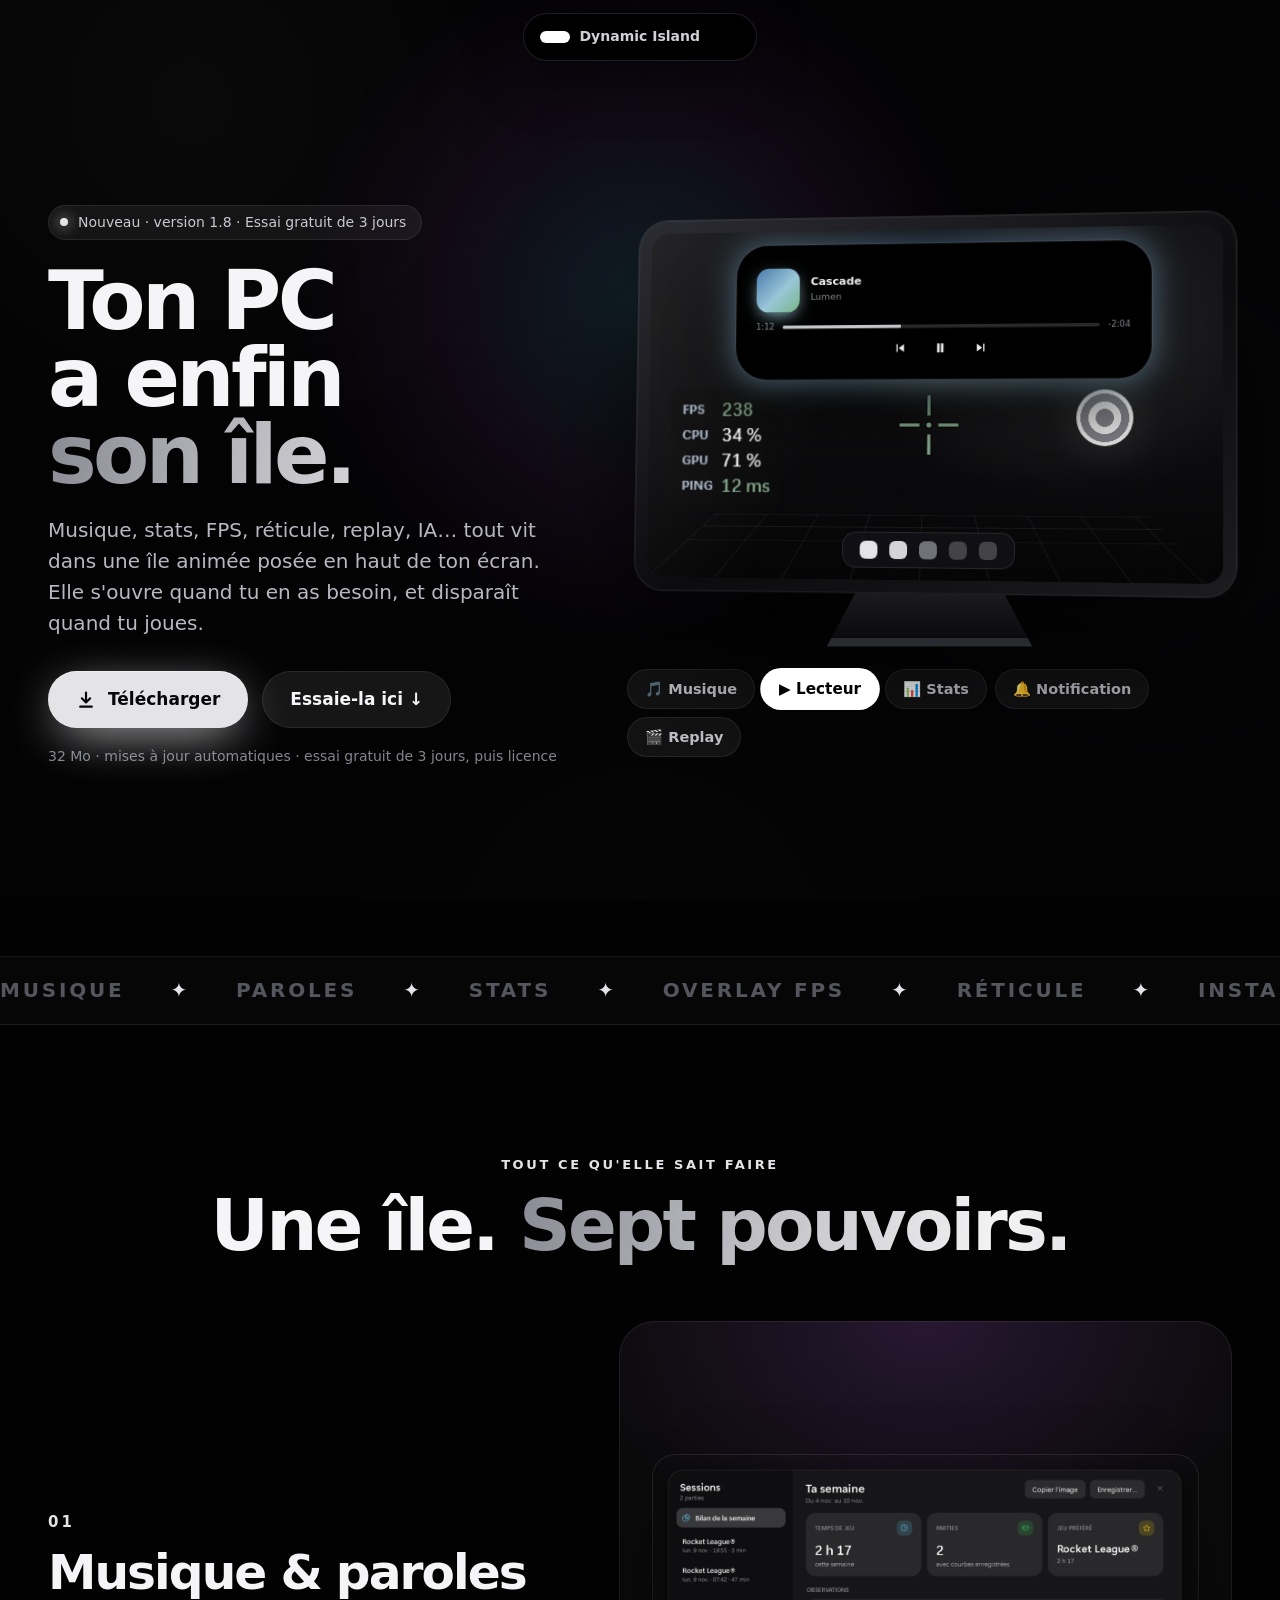
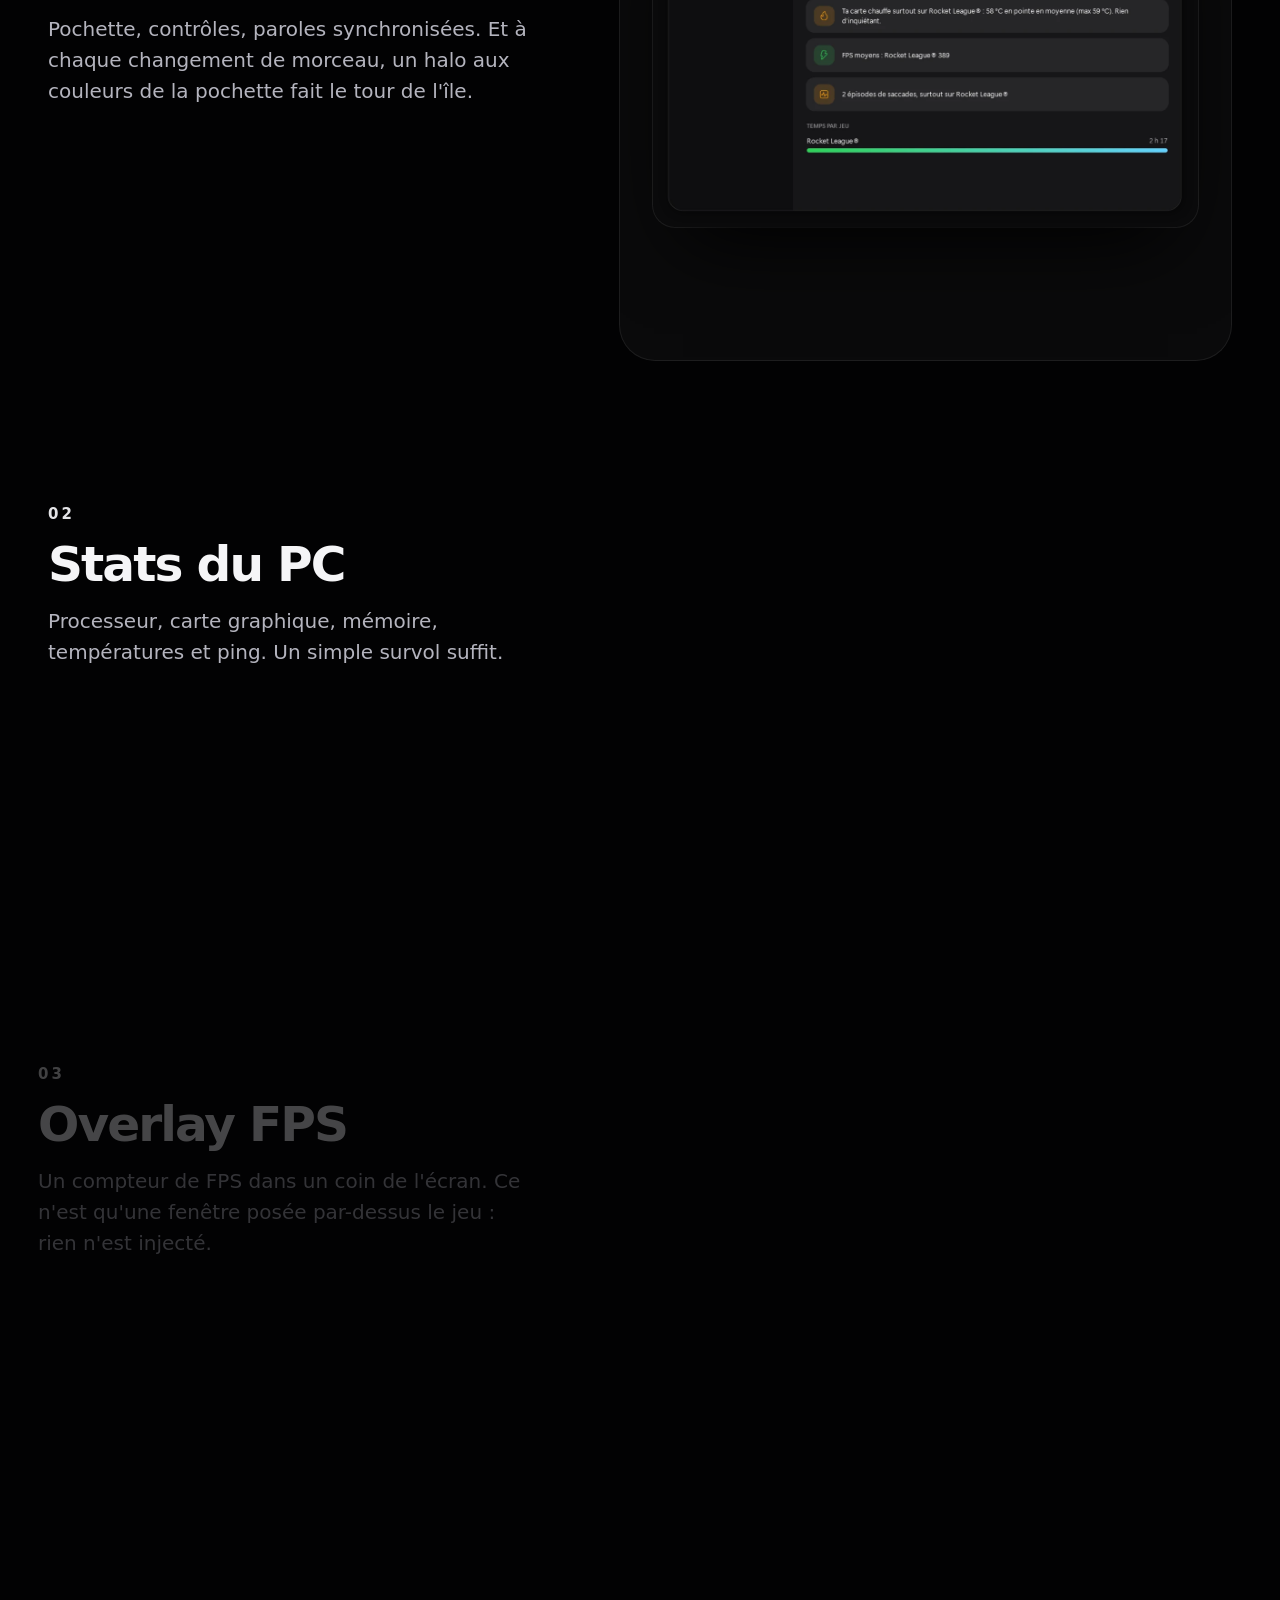
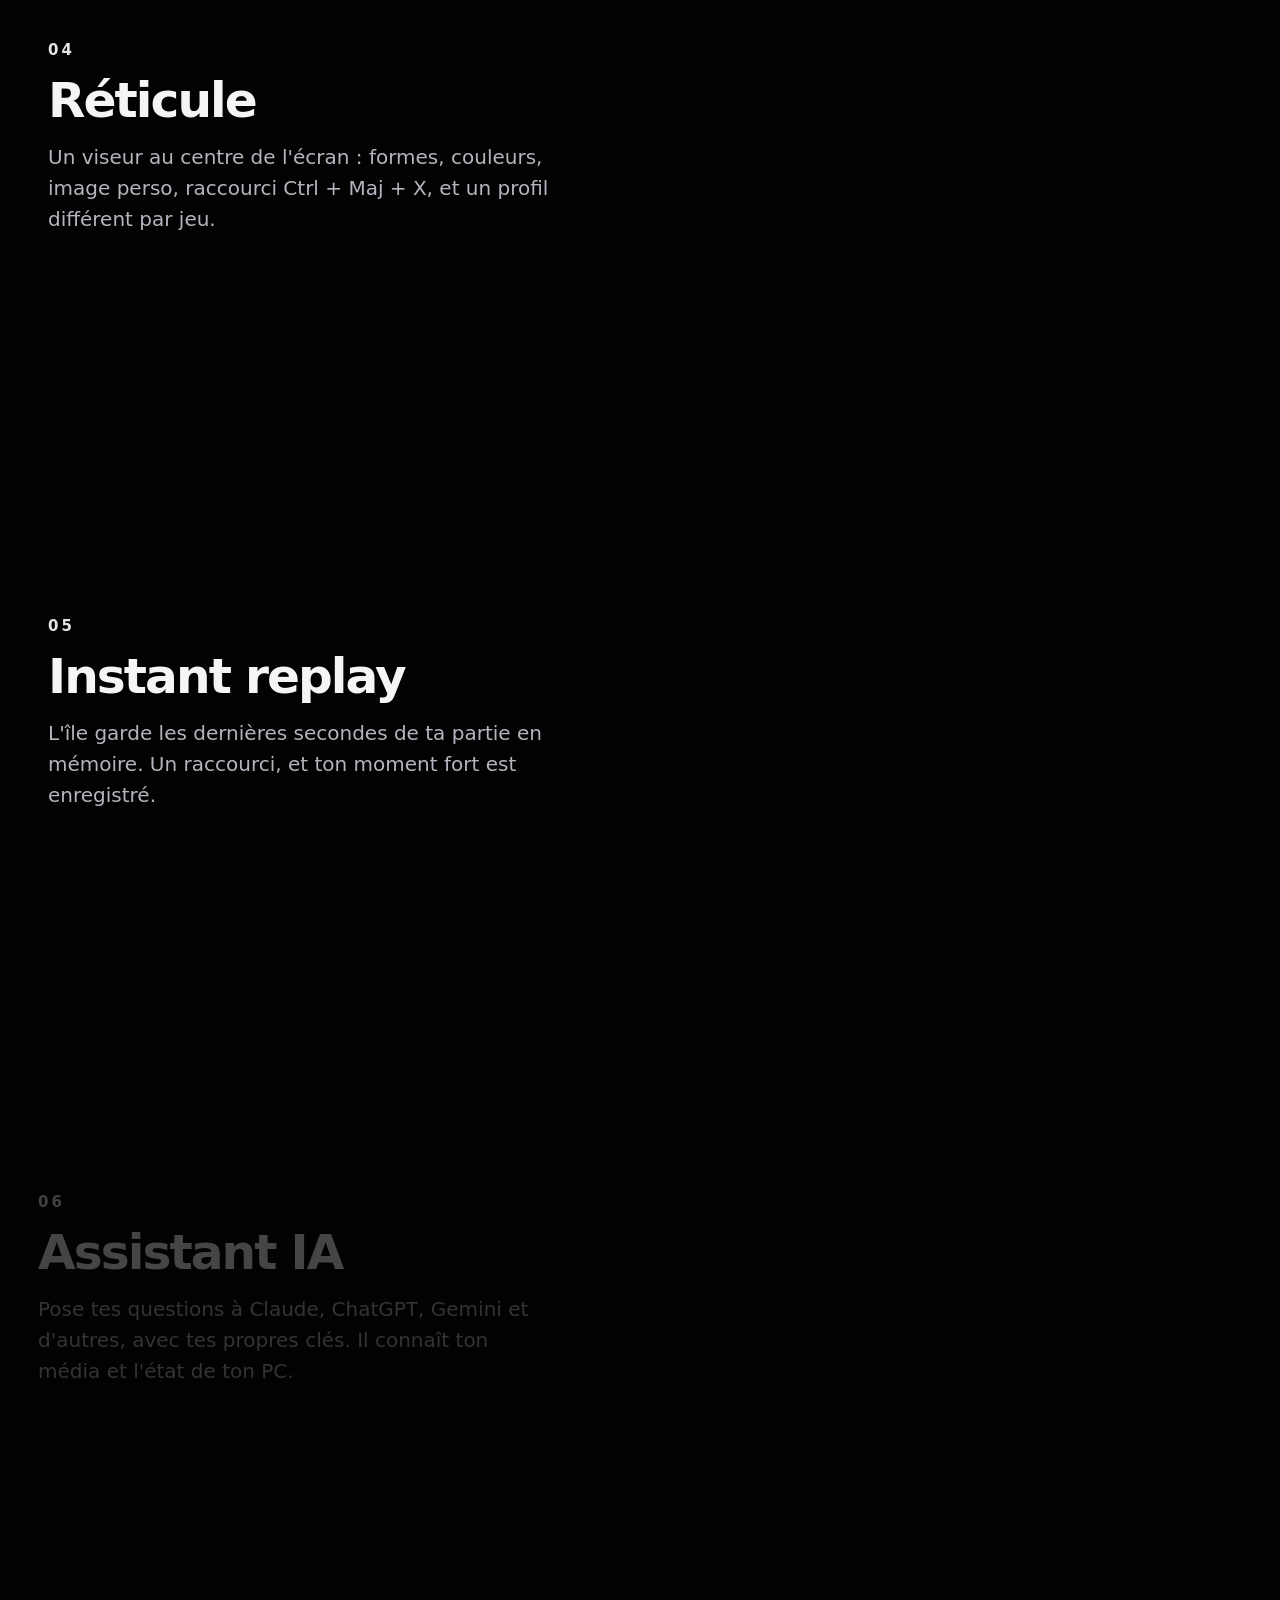
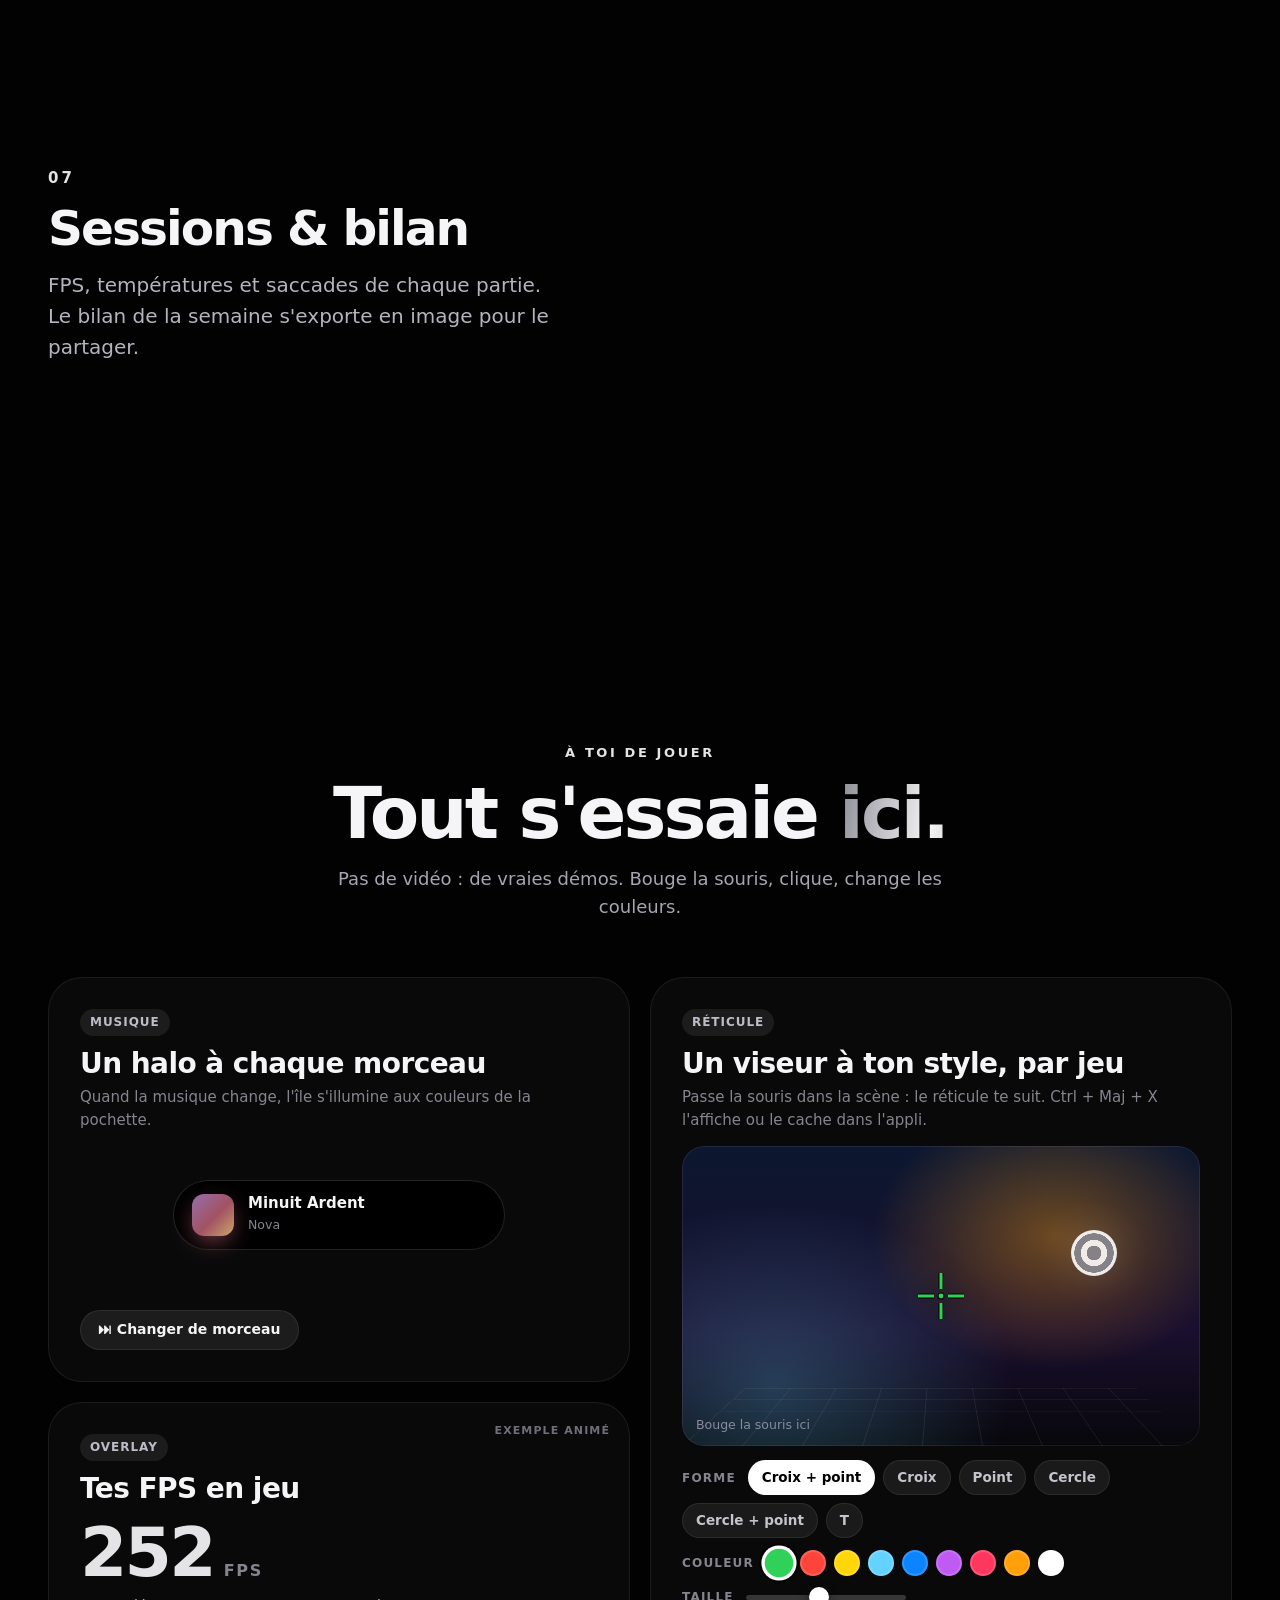
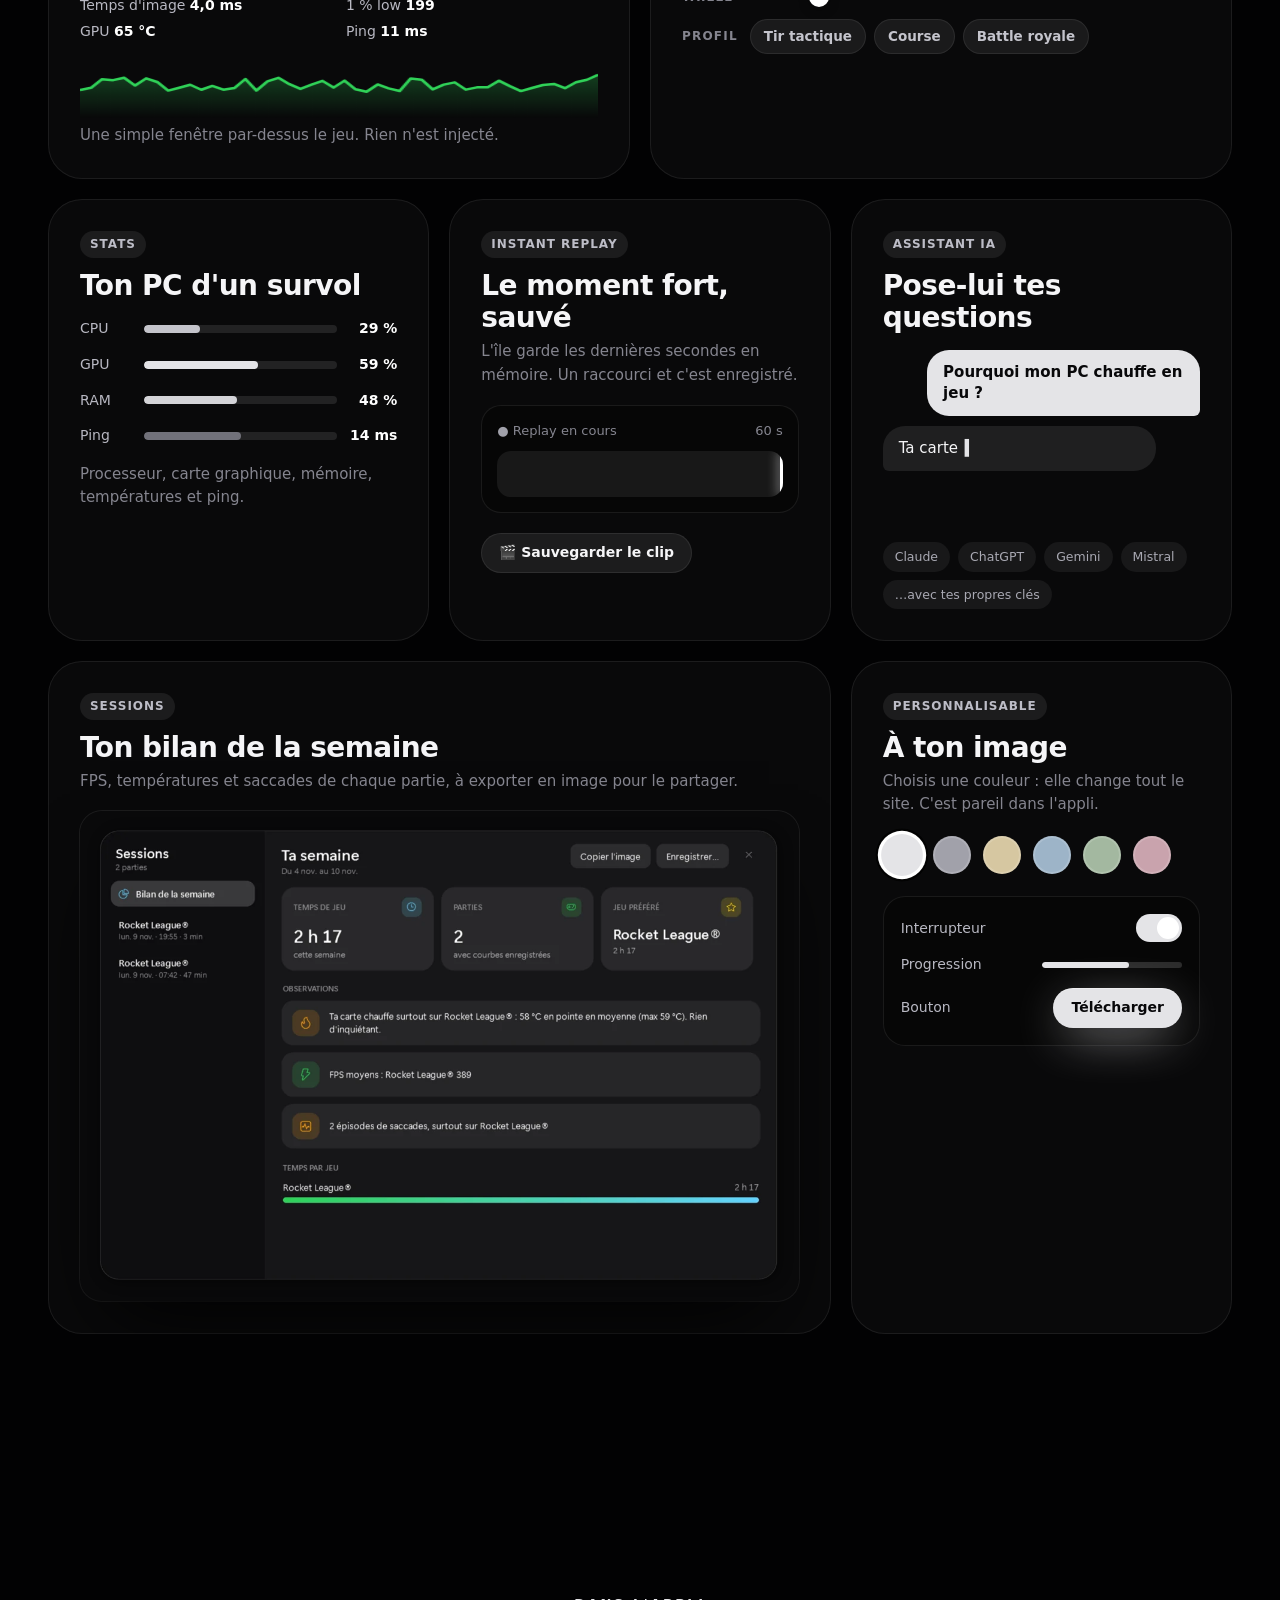
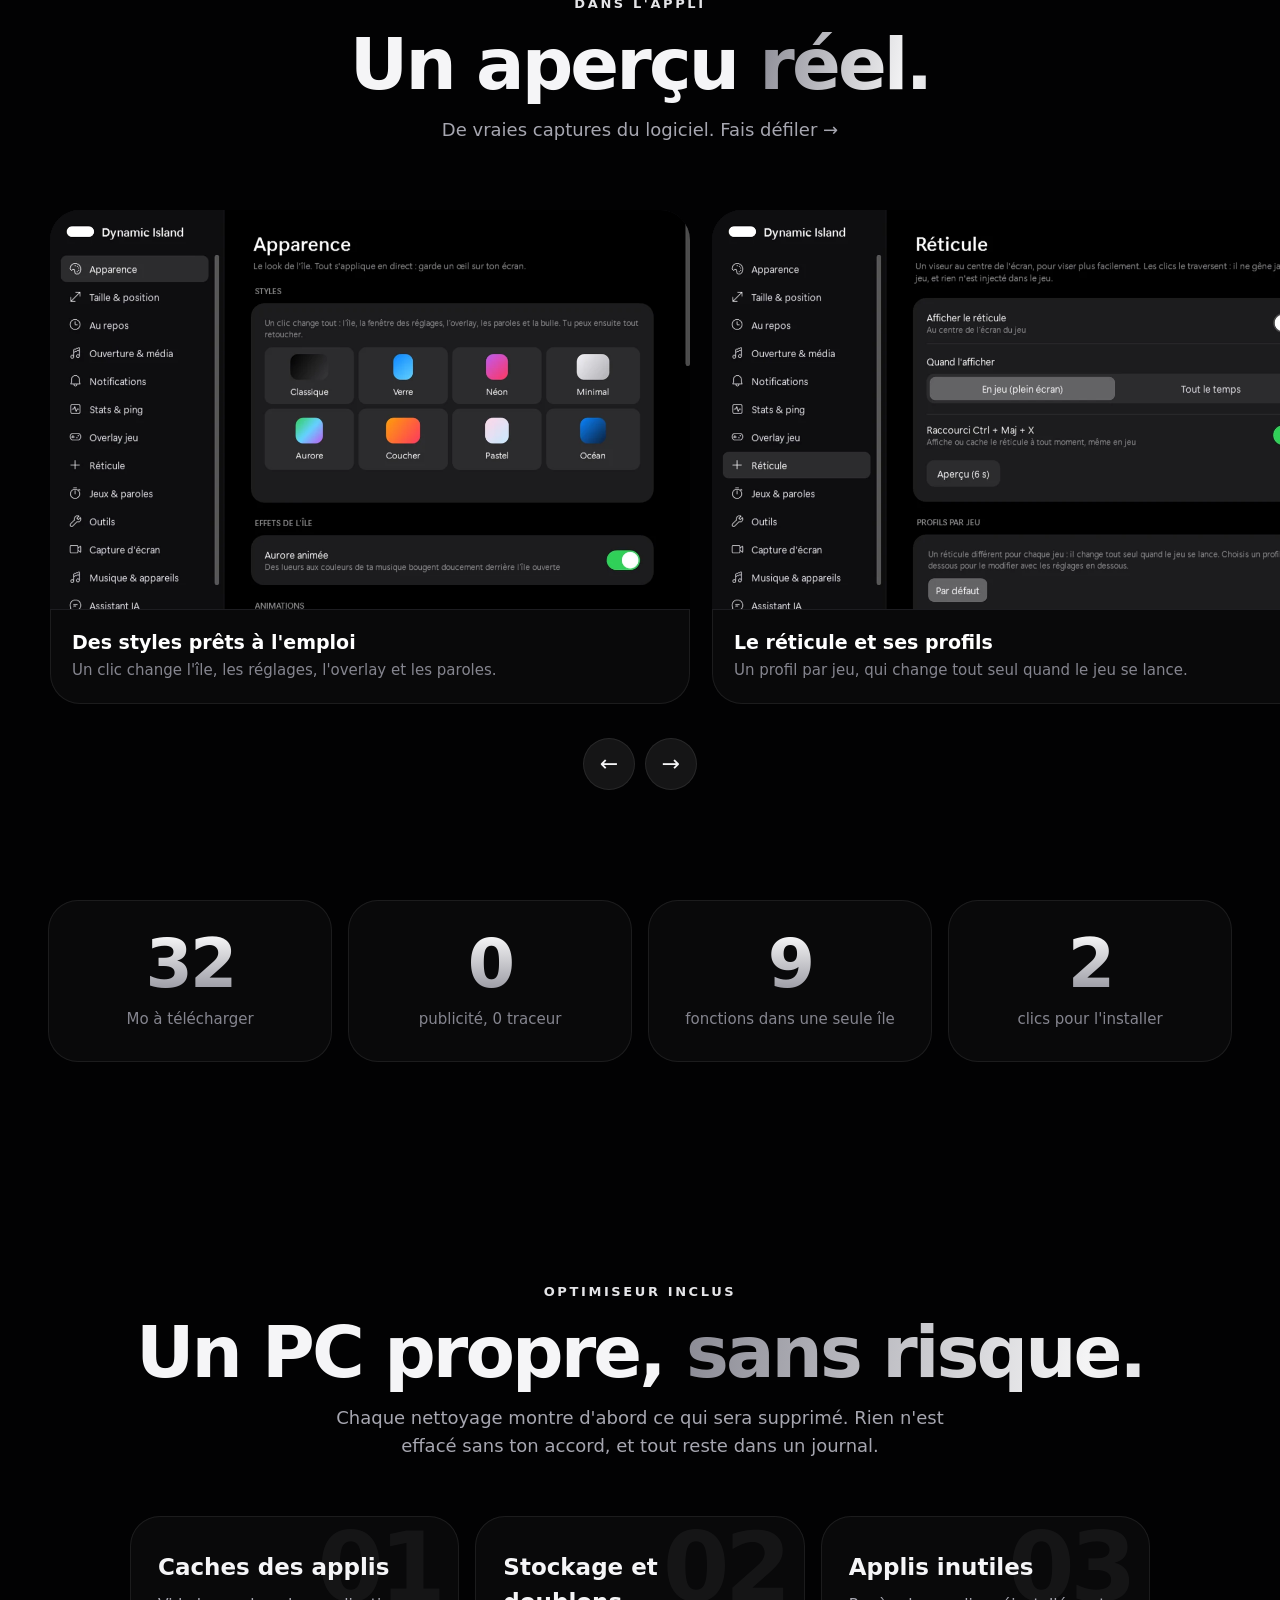
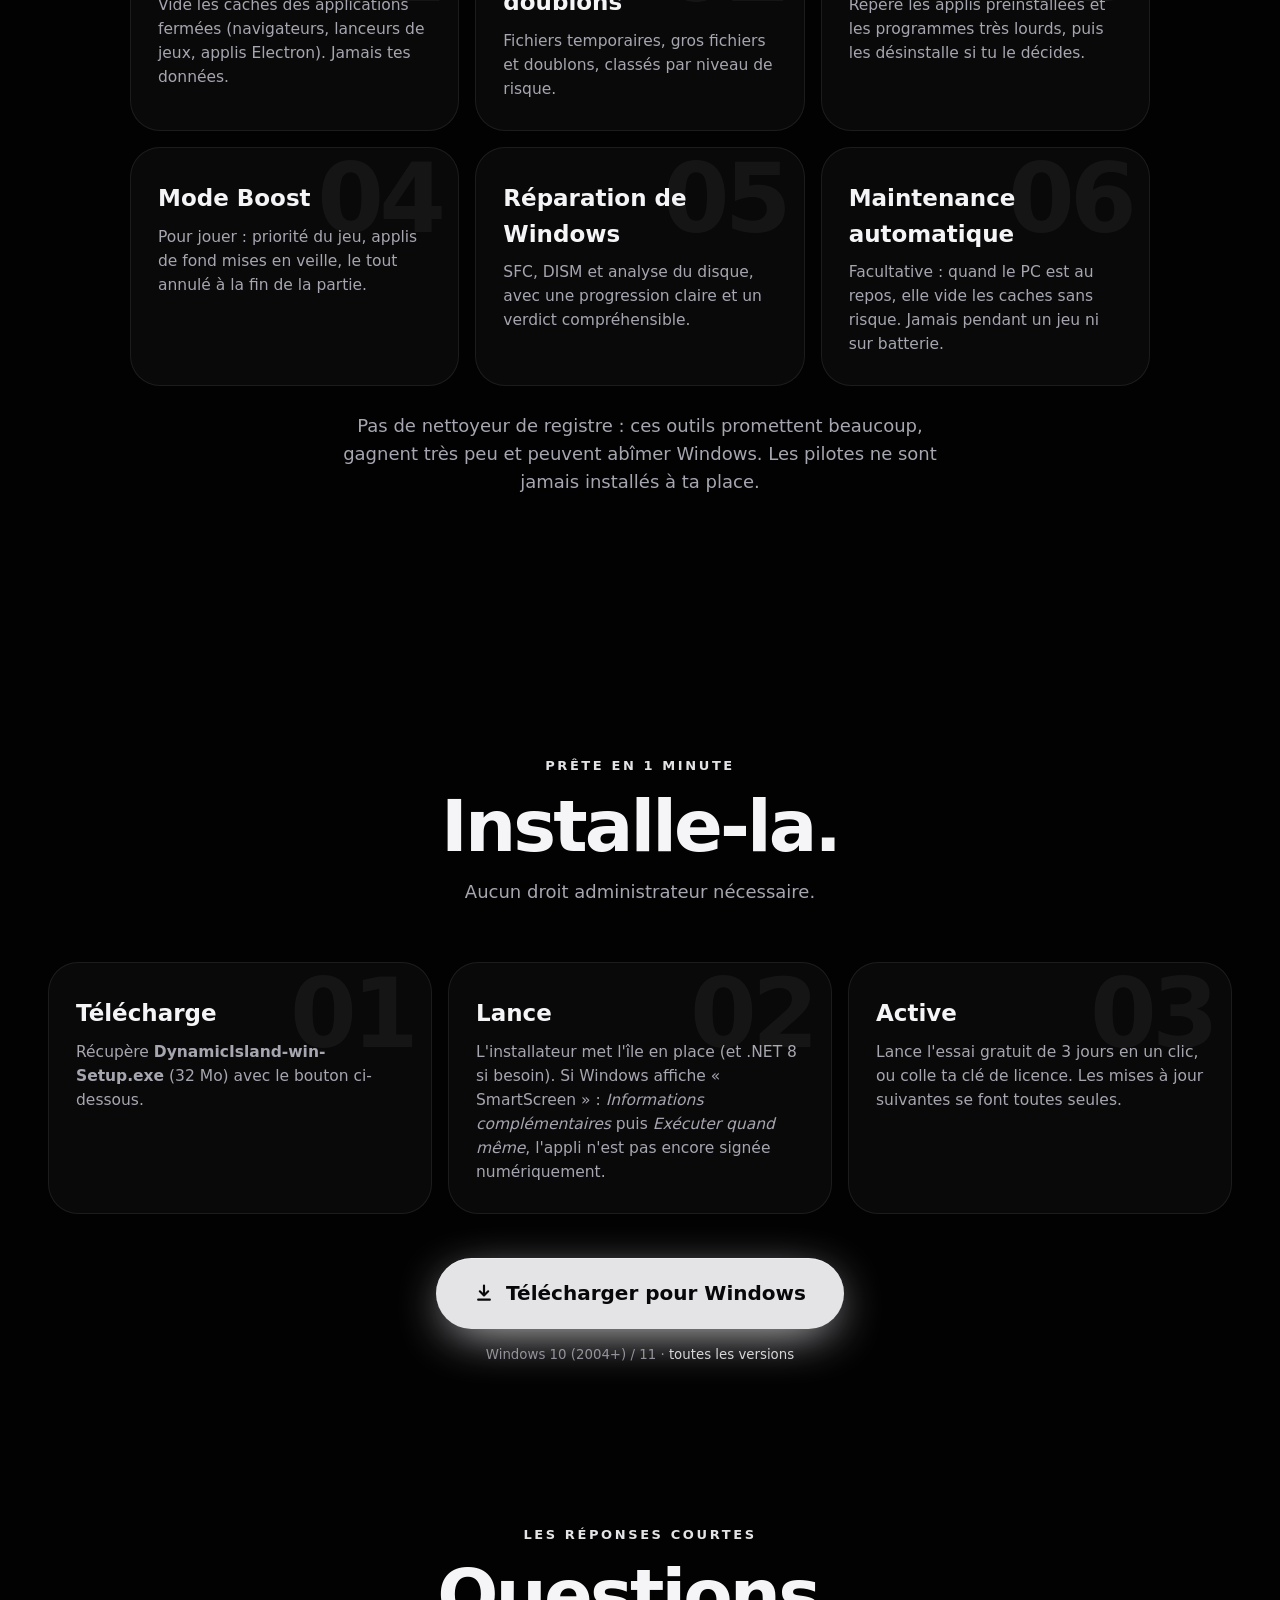
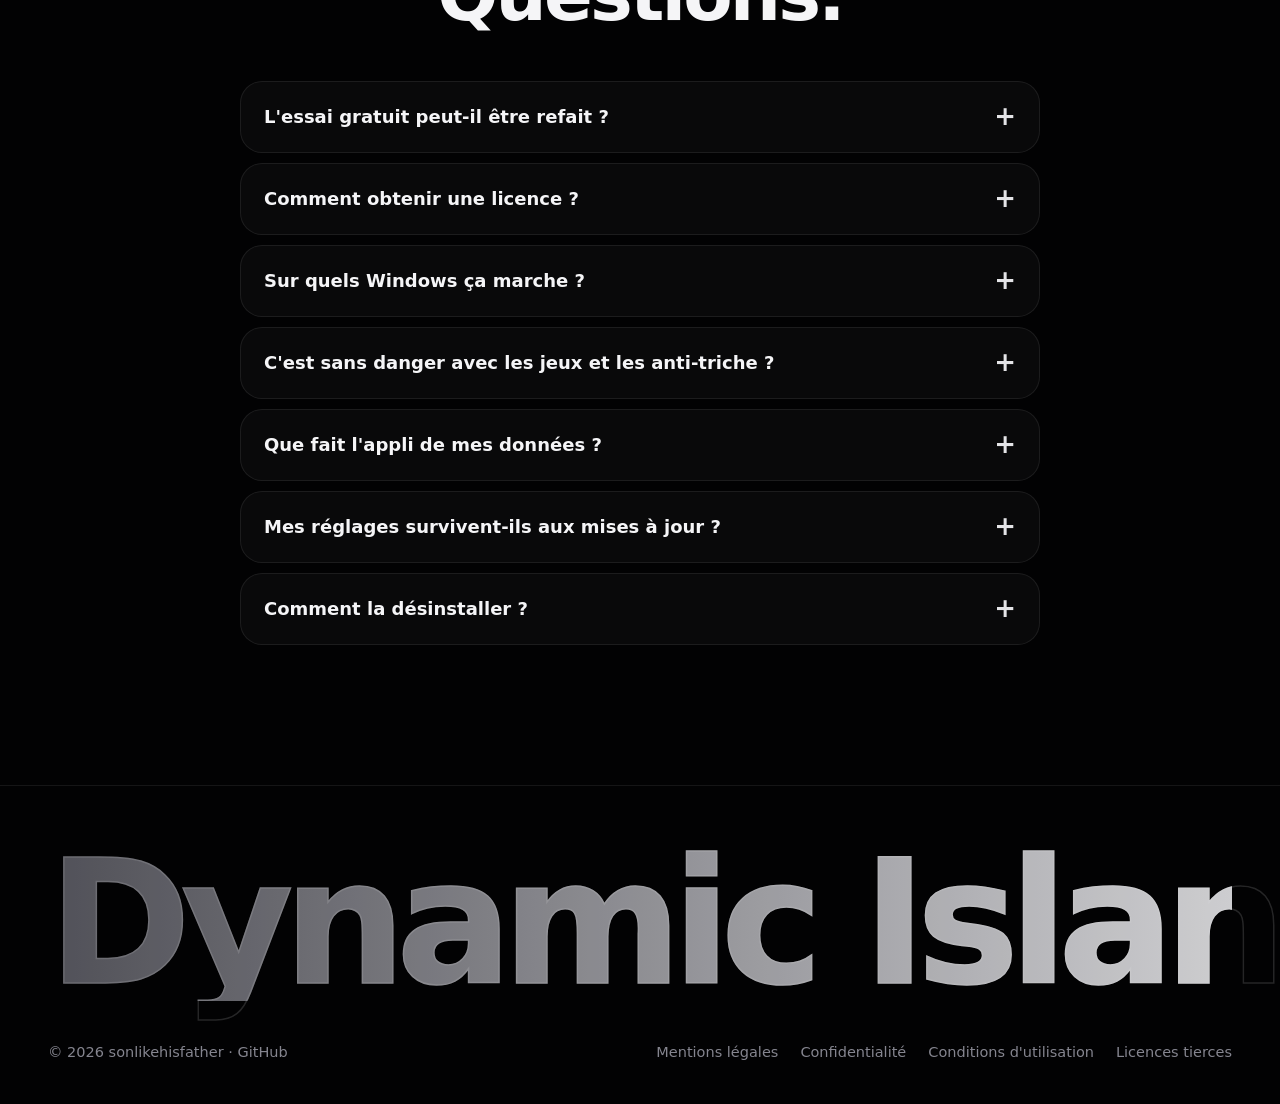
==== commit 1f77694c: "Site : menu de l'île sur une ligne, section optimiseur centrée" ====
--- a/docs/index.html
+++ b/docs/index.html
@@ -10,7 +10,7 @@
   <meta property="og:description" content="Ton PC a enfin son île : musique, stats, FPS, réticule, replay et IA.">
   <meta property="og:type" content="website">
   <link rel="icon" href="data:image/svg+xml,%3Csvg xmlns='http://www.w3.org/2000/svg' viewBox='0 0 64 64'%3E%3Crect width='64' height='64' rx='16' fill='%23161618'/%3E%3Crect x='14' y='14' width='36' height='13' rx='6.5' fill='%23fff'/%3E%3Crect x='16' y='36' width='7' height='14' rx='3.5' fill='%2330d158'/%3E%3Crect x='26' y='30' width='7' height='20' rx='3.5' fill='%230a84ff'/%3E%3Crect x='36' y='34' width='7' height='16' rx='3.5' fill='%23bf5af2'/%3E%3C/svg%3E">
-  <link rel="stylesheet" href="assets/style.css?v=20261110b">
+  <link rel="stylesheet" href="assets/style.css?v=20261110c">
 </head>
 <body>
 
@@ -315,6 +315,6 @@
   </div>
 </footer>
 
-<script src="assets/app.js?v=20261110b" defer></script>
+<script src="assets/app.js?v=20261110c" defer></script>
 </body>
 </html>
--- a/docs/assets/style.css
+++ b/docs/assets/style.css
@@ -45,7 +45,7 @@
   box-shadow: 0 0 0 1px rgba(255, 255, 255, .1), 0 18px 60px -10px rgba(0, 0, 0, .9);
   transition: width .65s var(--spring), height .65s var(--spring), border-radius .65s var(--spring);
 }
-.isle.open { width: min(600px, calc(100vw - 24px)); height: 176px; border-radius: 34px; }
+.isle.open { width: min(700px, calc(100vw - 24px)); height: 176px; border-radius: 34px; }
 .isle-rest { position: absolute; inset: 0 0 auto 0; height: 46px; display: flex; align-items: center; gap: 10px; padding: 0 16px; font-size: 14px; font-weight: 600; white-space: nowrap; }
 .isle-rest .dot { width: 30px; height: 12px; border-radius: 6px; background: #fff; flex: none; }
 .isle-rest .lbl { flex: 1; text-align: left; color: #d0d0d6; transition: opacity .25s, transform .4s var(--spring); }
@@ -57,7 +57,7 @@
 @keyframes eq { 0%, 100% { height: 3px; } 50% { height: 14px; } }
 .isle-menu { position: absolute; left: 0; right: 0; top: 52px; padding: 6px 20px 18px; opacity: 0; transform: translateY(8px) scale(.97); transition: opacity .25s, transform .5s var(--spring); pointer-events: none; }
 .isle.open .isle-menu { opacity: 1; transform: none; pointer-events: auto; transition-delay: .12s; }
-.isle-menu ul { list-style: none; padding: 0; display: grid; grid-template-columns: repeat(4, 1fr); gap: 8px; }
+.isle-menu ul { list-style: none; padding: 0; display: grid; grid-template-columns: repeat(5, 1fr); gap: 8px; }
 .isle-menu li a { display: block; padding: 12px 6px; text-align: center; border-radius: 16px; background: rgba(255, 255, 255, .06); font-size: 14px; font-weight: 600; transition: background .2s, transform .3s var(--spring); }
 .isle-menu li a:hover { background: rgba(255, 255, 255, .13); transform: translateY(-2px); }
 .isle-menu .go { margin-top: 12px; display: flex; justify-content: center; }
@@ -379,3 +379,7 @@
 
 /* Aucun débordement horizontal possible (bandeau défilant, halos) */
 html, body { overflow-x: clip; max-width: 100%; }
+
+/* Optimiseur : 3 colonnes de 2 lignes, centré */
+#optimiseur .steps { grid-template-columns: repeat(3, 1fr); max-width: 1020px; margin: 44px auto 0; }
+@media (max-width: 900px) { #optimiseur .steps { grid-template-columns: 1fr; } }
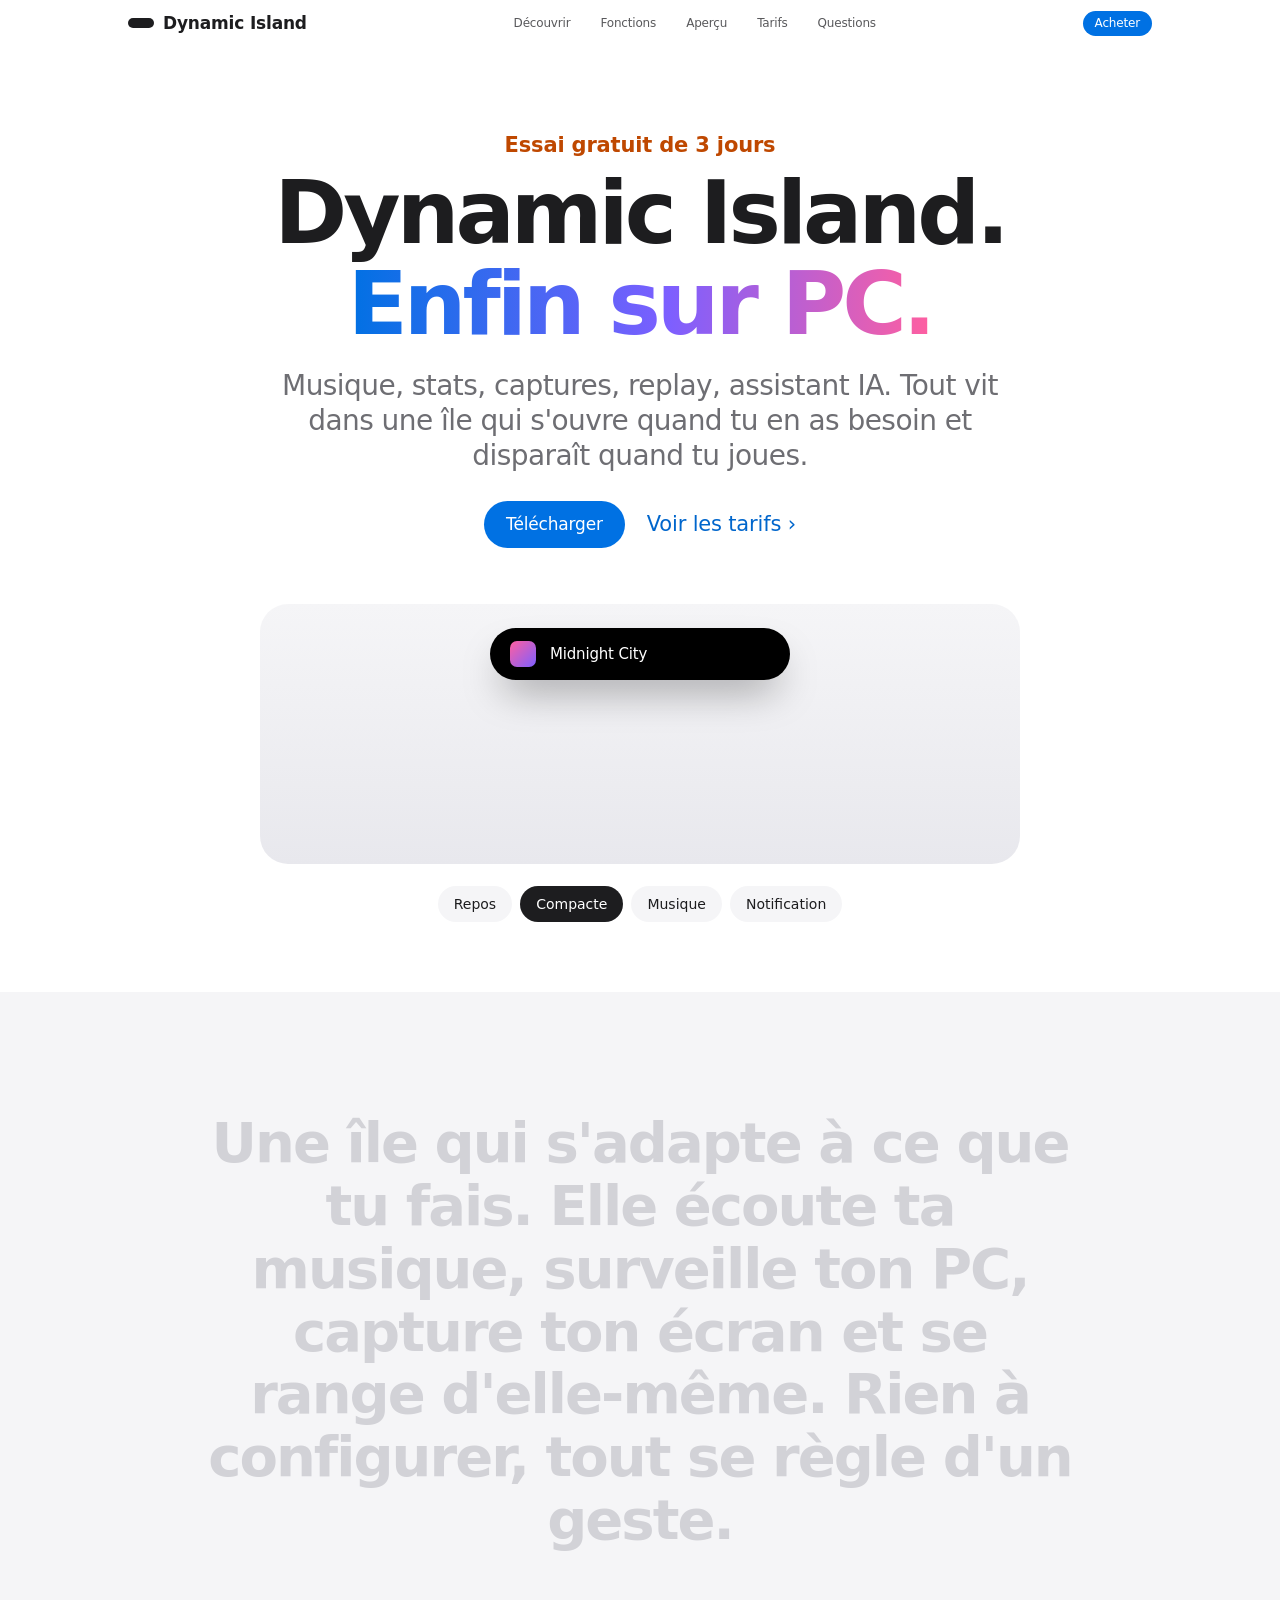
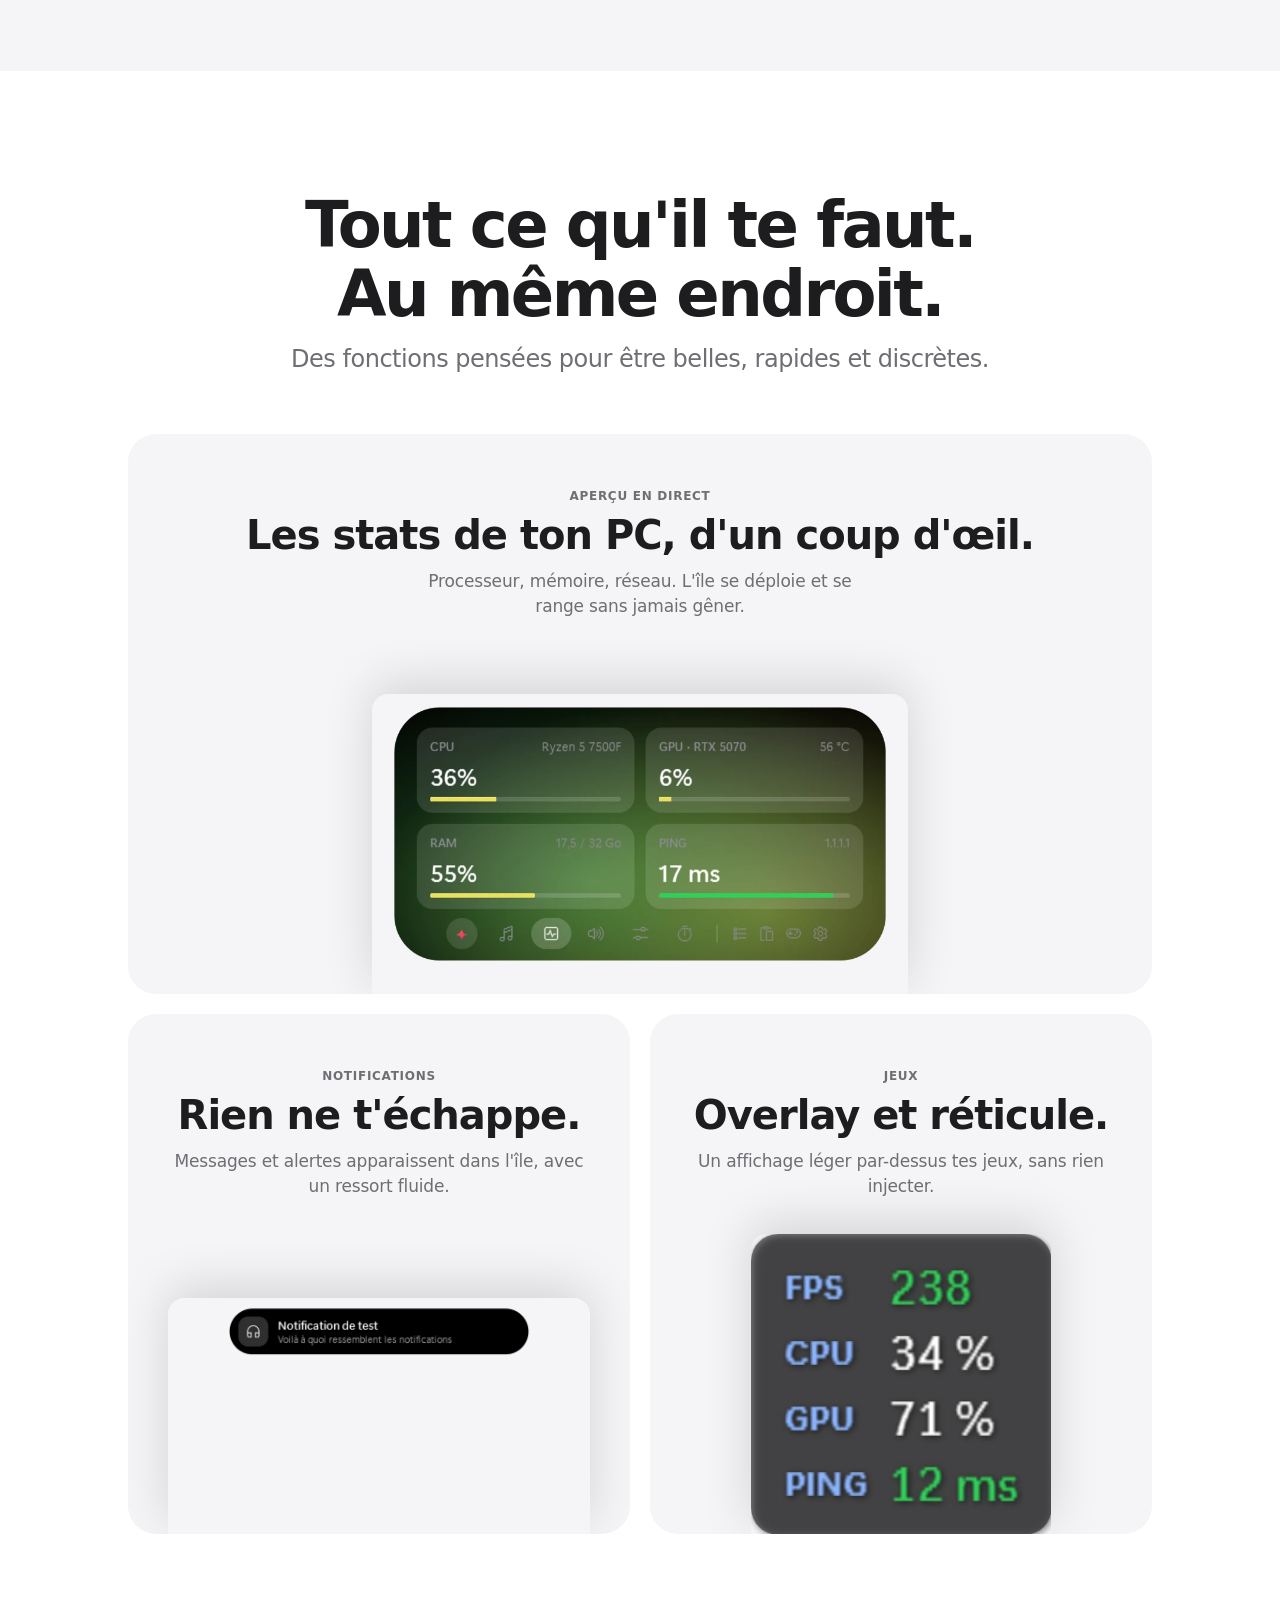
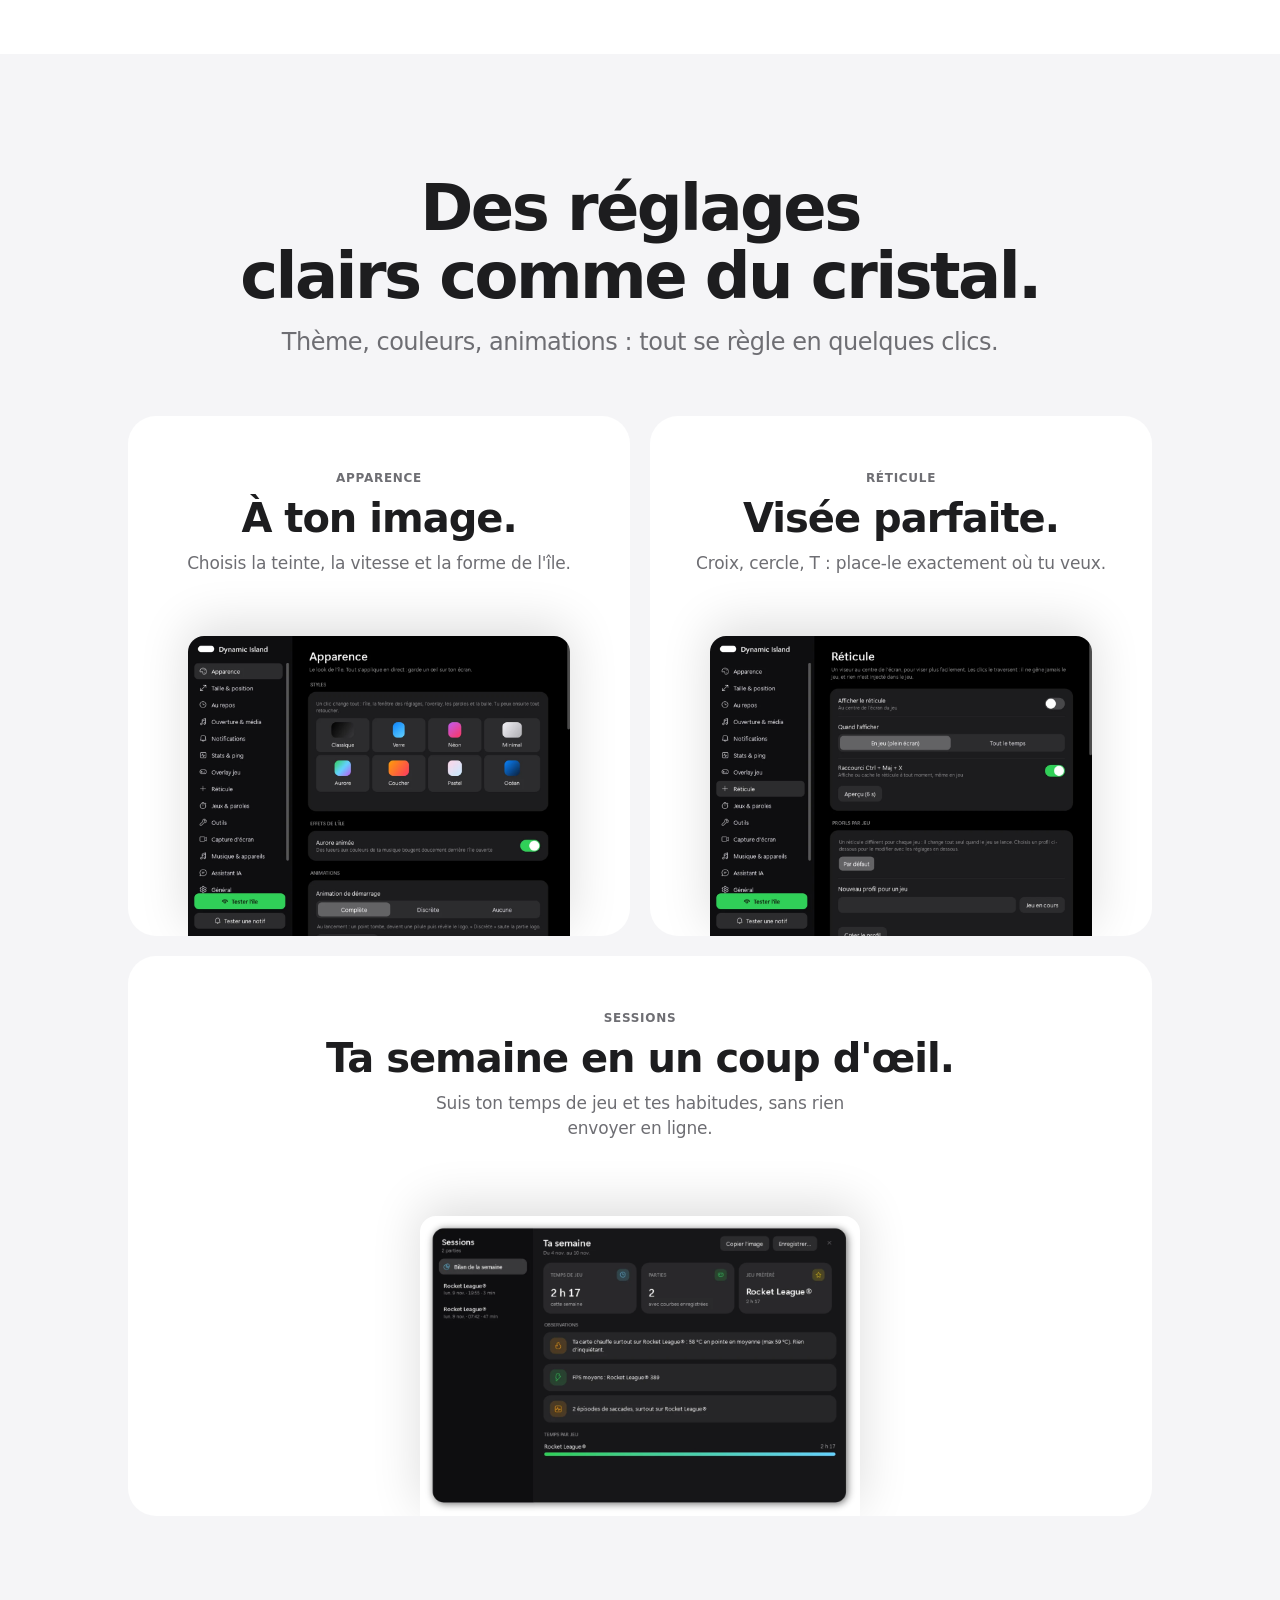
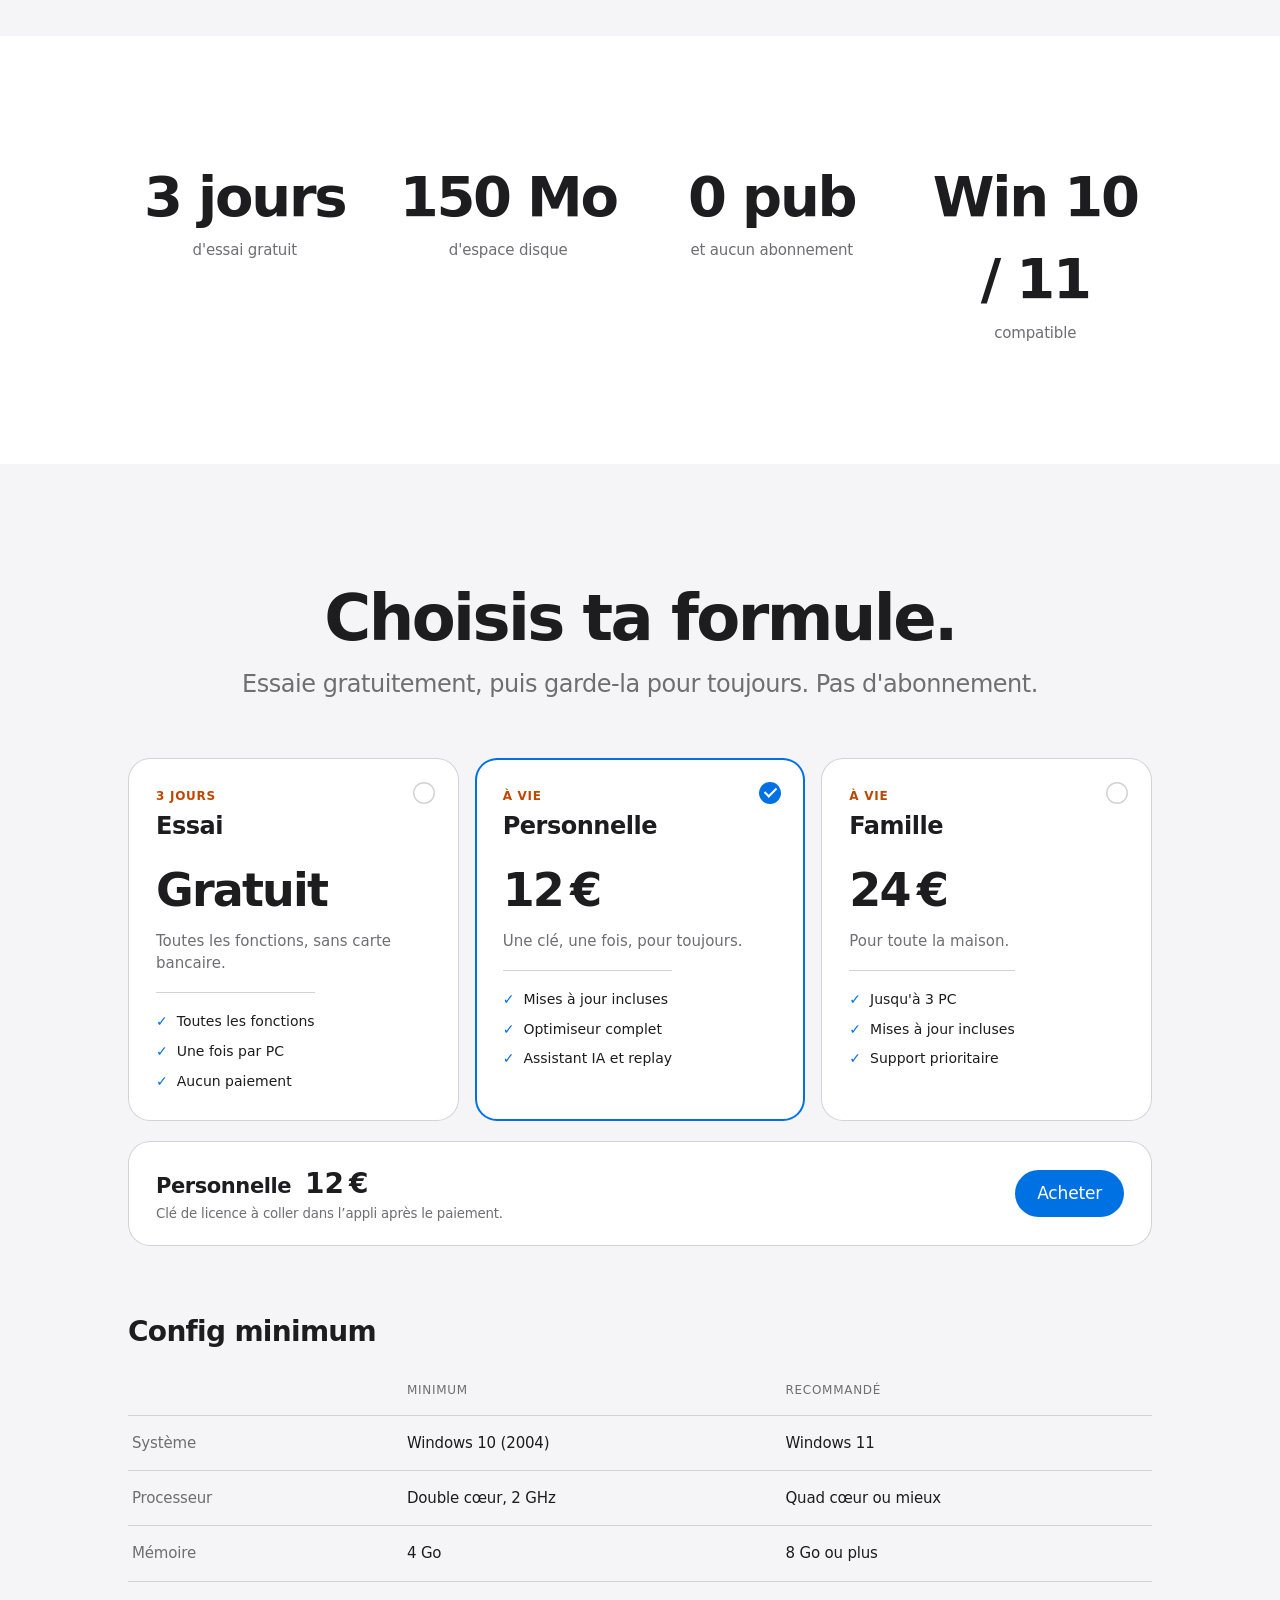
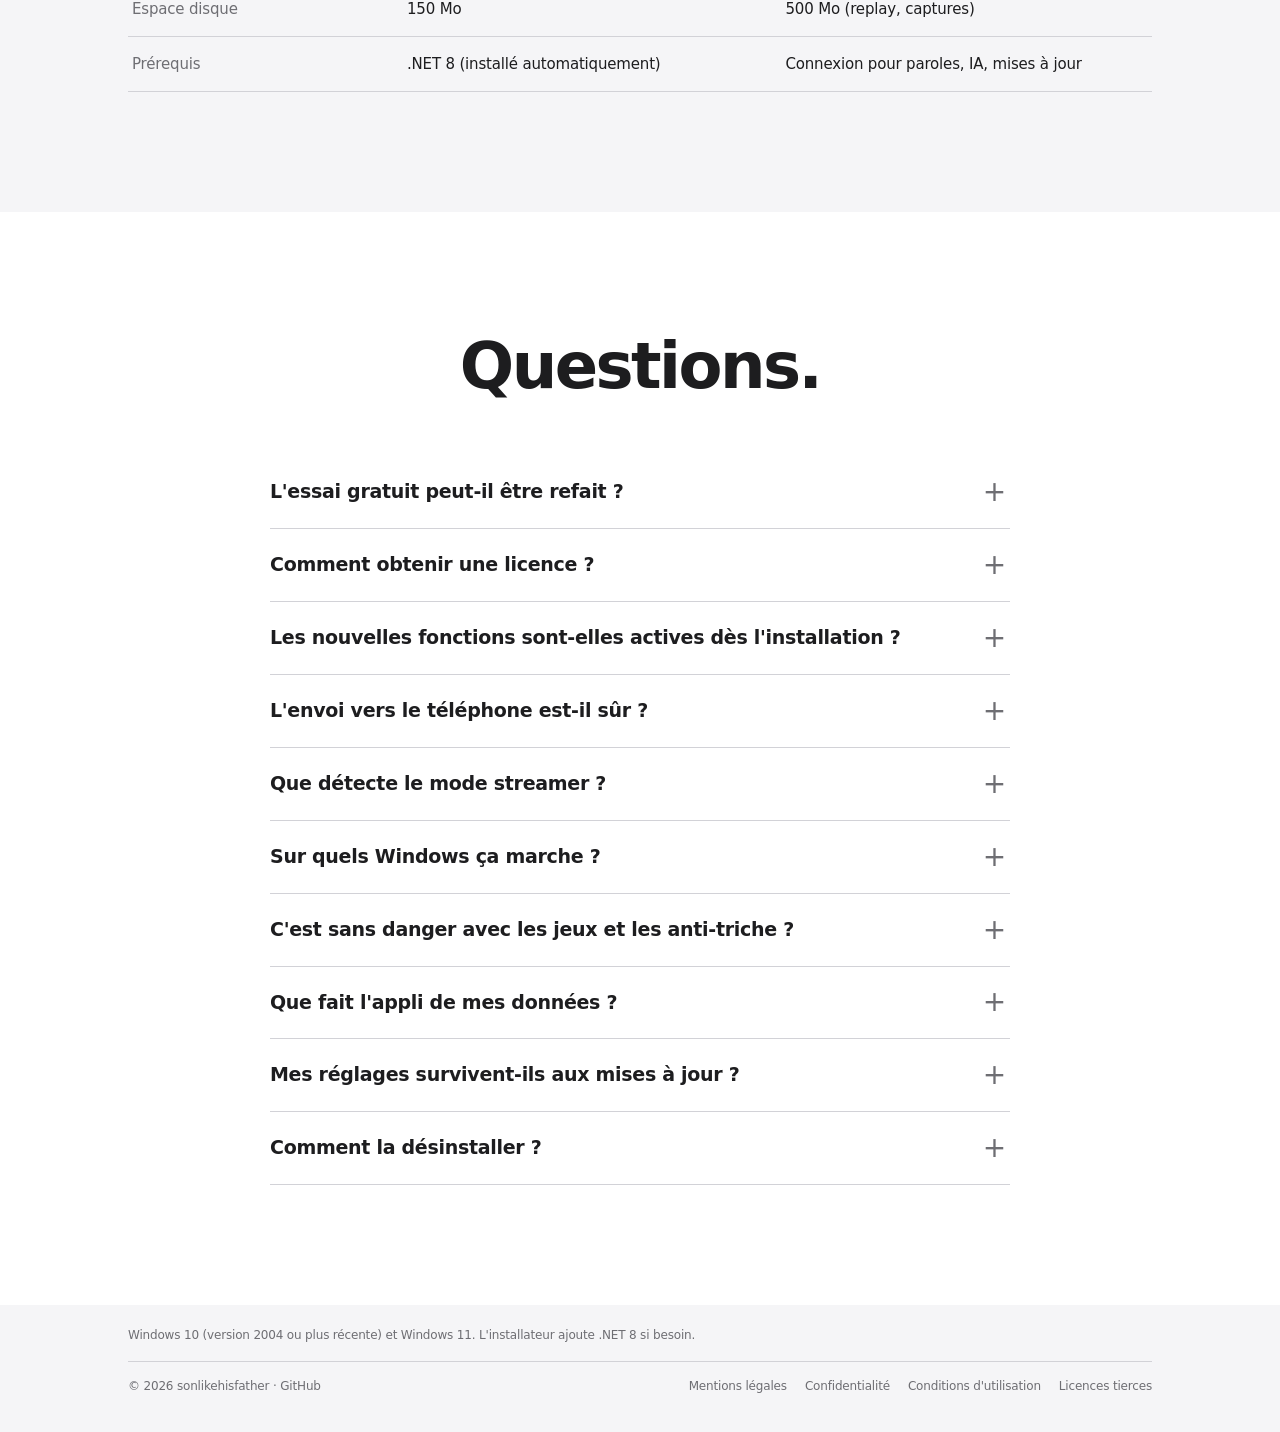
==== commit 101d6c8f: "Site : refonte claire façon Apple, formules et config minimum" ====
--- a/docs/index.html
+++ b/docs/index.html
@@ -4,317 +4,127 @@
   <meta charset="utf-8">
   <meta name="viewport" content="width=device-width, initial-scale=1">
   <title>Dynamic Island pour Windows</title>
-  <meta name="description" content="Une vraie Dynamic Island pour ton PC Windows : musique, paroles, stats, overlay FPS, réticule, instant replay et assistant IA, dans une île animée tout en haut de ton écran.">
-  <meta name="theme-color" content="#020203">
+  <meta name="description" content="Une vraie Dynamic Island pour ton PC Windows : musique, stats, overlay, réticule, replay, assistant IA, captures et outils rapides, dans une île animée en haut de ton écran.">
+  <meta name="theme-color" content="#ffffff">
   <meta property="og:title" content="Dynamic Island pour Windows">
-  <meta property="og:description" content="Ton PC a enfin son île : musique, stats, FPS, réticule, replay et IA.">
+  <meta property="og:description" content="Ton PC a enfin son île.">
   <meta property="og:type" content="website">
   <link rel="icon" href="data:image/svg+xml,%3Csvg xmlns='http://www.w3.org/2000/svg' viewBox='0 0 64 64'%3E%3Crect width='64' height='64' rx='16' fill='%23161618'/%3E%3Crect x='14' y='14' width='36' height='13' rx='6.5' fill='%23fff'/%3E%3Crect x='16' y='36' width='7' height='14' rx='3.5' fill='%2330d158'/%3E%3Crect x='26' y='30' width='7' height='20' rx='3.5' fill='%230a84ff'/%3E%3Crect x='36' y='34' width='7' height='16' rx='3.5' fill='%23bf5af2'/%3E%3C/svg%3E">
-  <link rel="stylesheet" href="assets/style.css?v=20261110c">
+  <link rel="stylesheet" href="assets/apple.css?v=1">
 </head>
 <body>
-
-<div class="aurora" aria-hidden="true"><i></i><i></i><i></i></div>
-<div class="grain" aria-hidden="true"></div>
-<div class="spot only-d" id="spot" aria-hidden="true"></div>
-
-<!-- ═════ L'île de navigation : elle suit la section et s'ouvre au survol ═════ -->
-<header class="isle" id="isle">
-  <button class="isle-rest" id="isleBtn" aria-expanded="false" aria-controls="isleMenu" aria-label="Ouvrir le menu">
-    <span class="dot"></span><span class="lbl" id="isleLbl">Dynamic Island</span>
-    <span class="mini-eq"><i></i><i></i><i></i><i></i></span>
-  </button>
-  <nav class="isle-menu" id="isleMenu" aria-label="Navigation">
-    <ul>
-      <li><a href="#essaie">Essaie-la</a></li>
-      <li><a href="#apercu">Aperçu</a></li>
-      <li><a href="#optimiseur">Optimiseur</a></li>
-      <li><a href="#installer">Installer</a></li>
-      <li><a href="#faq">Questions</a></li>
-    </ul>
-    <div class="go"><a class="btn sm" href="https://github.com/sonlikehisfather/dynamic-island-releases/releases/latest/download/DynamicIsland-win-Setup.exe">Télécharger pour Windows</a></div>
-  </nav>
-</header>
+<header class="nav"><div class="in">
+  <a class="logo" href="#top"><i></i>Dynamic Island</a>
+  <ul>
+    <li><a href="#decouvrir">Découvrir</a></li>
+    <li><a href="#fonctions">Fonctions</a></li>
+    <li><a href="#apercu">Aperçu</a></li>
+    <li><a href="#tarifs">Tarifs</a></li>
+    <li><a href="#faq">Questions</a></li>
+  </ul>
+  <a class="buy" href="#tarifs">Acheter</a>
+</div></header>
 
 <main>
-<!-- ═════ Héros ═════ -->
-<section class="hero" id="top" data-label="Dynamic Island" style="padding-bottom:40px">
+<section class="hero" id="top">
   <div class="wrap">
-    <span class="eyebrow rv"><b></b> Nouveau · version 1.8 · Essai gratuit de 3 jours</span>
-    <h1 class="rv d1">Ton PC<br>a enfin <span class="shine">son île.</span></h1>
-    <p class="lead rv d2">Musique, stats, FPS, réticule, replay, IA… tout vit dans une île animée posée en haut de ton écran. Elle s'ouvre quand tu en as besoin, et disparaît quand tu joues.</p>
+    <p class="eyebrow rv">Essai gratuit de 3 jours</p>
+    <h1 class="rv d1">Dynamic Island.<br><span class="grad">Enfin sur PC.</span></h1>
+    <p class="lead rv d2">Musique, stats, captures, replay, assistant IA. Tout vit dans une île qui s'ouvre quand tu en as besoin et disparaît quand tu joues.</p>
+    <div class="cta rv d2"><a class="btn" href="https://github.com/sonlikehisfather/dynamic-island-releases/releases/latest/download/DynamicIsland-win-Setup.exe">Télécharger</a><a class="more" href="#tarifs">Voir les tarifs</a></div>
 
-    <div class="hero-vis">
-      <div class="monitor-wrap" id="monWrap"><div class="monitor"><div class="screen">
-        <div class="dk dk-sky"></div>
-        <div class="dk dk-target"></div>
-        <img class="dk dk-xh" src="assets/img/reticule-croix.webp" alt="">
-        <img class="dk dk-hud" src="assets/img/overlay.webp" alt="">
-    <div class="stage rv d3" aria-label="Démonstration interactive de l'île">
-      <div class="bigisle" id="big">
-        <div class="halo" id="halo"></div><div class="ring"></div>
-        <div class="v v-music" data-s="0">
-          <div class="art" style="--a1:#bf5af2;--a2:#ff375f;--a3:#ff9f0a"></div>
-          <div class="tx"><b>Minuit Ardent</b><span>Nova</span></div>
-          <div class="eqb"><i></i><i></i><i></i><i></i></div>
-        </div>
-        <div class="v v-player" data-s="1">
-          <div class="top"><div class="art" style="--a1:#0a84ff;--a2:#64d2ff;--a3:#30d158"></div>
-            <div class="tx"><b>Cascade</b><span>Lumen</span></div><div class="eqb"><i></i><i></i><i></i><i></i></div></div>
-          <div class="prog"><span>1:12</span><div class="bar"><i></i></div><span>-2:04</span></div>
-          <div class="ctl">
-            <svg viewBox="0 0 24 24"><path d="M6 6h2v12H6zM9.5 12 18 6v12z"/></svg>
-            <svg viewBox="0 0 24 24"><path d="M7 5h4v14H7zM13 5h4v14h-4z"/></svg>
-            <svg viewBox="0 0 24 24"><path d="M16 6h2v12h-2zM6 6l8.5 6L6 18z"/></svg>
-          </div>
-        </div>
-        <div class="v v-stats" data-s="2">
-          <div class="st"><small>CPU</small><b id="hCpu">36 %</b><div class="bar"><i id="hCpuB" style="width:36%;background:var(--orange)"></i></div></div>
-          <div class="st"><small>GPU</small><b id="hGpu">71 %</b><div class="bar"><i id="hGpuB" style="width:71%;background:var(--green)"></i></div></div>
-          <div class="st"><small>RAM</small><b id="hRam">48 %</b><div class="bar"><i id="hRamB" style="width:48%;background:var(--cyan)"></i></div></div>
-          <div class="st"><small>PING</small><b id="hPing">12 ms</b><div class="bar"><i style="width:22%;background:var(--violet)"></i></div></div>
-        </div>
-        <div class="v v-notif" data-s="3">
-          <div class="chipic" style="background:rgba(255,255,255,.12);color:var(--cyan)"><svg viewBox="0 0 24 24" fill="currentColor"><path d="M12 22a2.4 2.4 0 0 0 2.4-2.4h-4.8A2.4 2.4 0 0 0 12 22zm7-6.6V11a7 7 0 0 0-5.2-6.8V3.5a1.8 1.8 0 0 0-3.6 0v.7A7 7 0 0 0 5 11v4.4L3.5 17v1h17v-1z"/></svg></div>
-          <div class="tx"><b>Nouveau message</b><span>« On joue ce soir ? »</span></div>
-        </div>
-        <div class="v v-replay" data-s="4">
-          <div class="chipic" style="background:rgba(255,255,255,.12);color:var(--green)"><svg viewBox="0 0 24 24" fill="none" stroke="currentColor" stroke-width="2.6" stroke-linecap="round" stroke-linejoin="round"><path d="m5 12.5 4.5 4.5L19 7.5"/></svg></div>
-          <div class="tx"><b>Clip sauvegardé</b><span>Les 30 dernières secondes</span></div>
-        </div>
+    <div class="stage rv" id="decouvrir" aria-label="Démonstration de l'île">
+      <div class="island" id="island" data-s="0">
+        <div><span style="margin:auto;color:#636366">●</span></div>
+        <div><span class="cover" style="width:26px;height:26px;border-radius:7px"></span><span>Midnight City</span><span class="eq"><i></i><i></i><i></i></span></div>
+        <div><span class="cover"></span><span class="t">Midnight City<small>M83 · Hurry Up, We're Dreaming</small><span class="bar"><i></i></span></span></div>
+        <div><span class="cover" style="background:#30d158"></span><span class="t">Nouveau message<small>« On joue ce soir ? »</small></span></div>
       </div>
     </div>
-
-        <div class="dk dk-bar"><i></i><i></i><i></i><i></i><i></i></div>
-      </div></div><div class="dk stand"></div></div>
-    <div class="states rv d3" id="states" role="tablist" aria-label="États de l'île">
-      <button class="on" data-i="0">🎵 Musique</button><button data-i="1">▶ Lecteur</button><button data-i="2">📊 Stats</button><button data-i="3">🔔 Notification</button><button data-i="4">🎬 Replay</button>
-    </div>
-    </div>
-    <div class="cta rv d3">
-      <a class="btn" href="https://github.com/sonlikehisfather/dynamic-island-releases/releases/latest/download/DynamicIsland-win-Setup.exe"><svg viewBox="0 0 24 24" fill="none" stroke="currentColor" stroke-width="2.6" stroke-linecap="round" stroke-linejoin="round"><path d="M12 3v12m0 0 5-5m-5 5-5-5M5 20h14"/></svg>Télécharger</a>
-      <a class="btn ghost" href="#essaie">Essaie-la ici ↓</a>
-    </div>
-    <p class="fine rv d3">32 Mo · mises à jour automatiques · essai gratuit de 3 jours, puis licence</p>
-  </div>
-</section>
-
-<div class="ticker" aria-hidden="true"><div>
-  <span>MUSIQUE</span><span>PAROLES</span><span>STATS</span><span>OVERLAY FPS</span><span>RÉTICULE</span><span>INSTANT REPLAY</span><span>ASSISTANT IA</span><span>BILAN</span><span>OPTIMISEUR</span><span>THÈMES</span>
-  <span>MUSIQUE</span><span>PAROLES</span><span>STATS</span><span>OVERLAY FPS</span><span>RÉTICULE</span><span>INSTANT REPLAY</span><span>ASSISTANT IA</span><span>BILAN</span><span>OPTIMISEUR</span><span>THÈMES</span>
-</div></div>
-
-<!-- ═════ Ce qu'elle fait : le texte défile, le visuel change (ordinateur) ═════ -->
-<section class="story only-d" id="fonctions" data-label="Fonctions">
-  <div class="wrap">
-    <p class="kicker">Tout ce qu'elle sait faire</p>
-    <h2>Une île. <span class="shine">Sept pouvoirs.</span></h2>
-    <div class="story-grid">
-      <div class="story-steps">
-        <article class="story-step on" data-k="0"><span class="n">01</span><h3>Musique &amp; paroles</h3><p>Pochette, contrôles, paroles synchronisées. Et à chaque changement de morceau, un halo aux couleurs de la pochette fait le tour de l'île.</p></article>
-        <article class="story-step" data-k="1"><span class="n">02</span><h3>Stats du PC</h3><p>Processeur, carte graphique, mémoire, températures et ping. Un simple survol suffit.</p></article>
-        <article class="story-step" data-k="2"><span class="n">03</span><h3>Overlay FPS</h3><p>Un compteur de FPS dans un coin de l'écran. Ce n'est qu'une fenêtre posée par-dessus le jeu : rien n'est injecté.</p></article>
-        <article class="story-step" data-k="3"><span class="n">04</span><h3>Réticule</h3><p>Un viseur au centre de l'écran : formes, couleurs, image perso, raccourci Ctrl&nbsp;+&nbsp;Maj&nbsp;+&nbsp;X, et un profil différent par jeu.</p></article>
-        <article class="story-step" data-k="4"><span class="n">05</span><h3>Instant replay</h3><p>L'île garde les dernières secondes de ta partie en mémoire. Un raccourci, et ton moment fort est enregistré.</p></article>
-        <article class="story-step" data-k="5"><span class="n">06</span><h3>Assistant IA</h3><p>Pose tes questions à Claude, ChatGPT, Gemini et d'autres, avec tes propres clés. Il connaît ton média et l'état de ton PC.</p></article>
-        <article class="story-step" data-k="6"><span class="n">07</span><h3>Sessions &amp; bilan</h3><p>FPS, températures et saccades de chaque partie. Le bilan de la semaine s'exporte en image pour le partager.</p></article>
-      </div>
-      <div class="story-vis" aria-hidden="true"><div class="sv-frame">
-        <div class="sv on" data-k="0"><div class="sv-isle"><div class="top"><div class="art" style="--a1:#bf5af2;--a2:#ff375f;--a3:#ff9f0a"></div><div class="tx"><b>Minuit Ardent</b><span>Nova</span></div><div class="eqb"><i></i><i></i><i></i><i></i></div></div>
-          <div class="prog"><span>1:12</span><div class="bar"><i></i></div><span>-2:04</span></div>
-          <div class="ctl"><svg viewBox="0 0 24 24"><path d="M6 6h2v12H6zM9.5 12 18 6v12z"/></svg><svg viewBox="0 0 24 24"><path d="M7 5h4v14H7zM13 5h4v14h-4z"/></svg><svg viewBox="0 0 24 24"><path d="M16 6h2v12h-2zM6 6l8.5 6L6 18z"/></svg></div></div></div>
-        <div class="sv" data-k="1"><img src="assets/img/ile-stats.webp" alt="" style="width:92%;filter:drop-shadow(0 0 60px rgba(255,255,255,.12))"></div>
-        <div class="sv" data-k="2"><div class="sv-game"><img src="assets/img/overlay.webp" alt="" style="position:absolute;left:28px;top:28px;width:200px"><div class="bigfps">238<small>FPS</small></div></div></div>
-        <div class="sv" data-k="3"><div class="sv-game"><img src="assets/img/reticule-croix.webp" alt="" style="position:absolute;left:50%;top:44%;width:150px;transform:translate(-50%,-50%)">
-          <div class="shapes"><span><img src="assets/img/reticule-croix.webp" alt="">Croix</span><span><img src="assets/img/reticule-cercle.webp" alt="">Cercle</span><span><img src="assets/img/reticule-t.webp" alt="">T</span></div></div></div>
-        <div class="sv" data-k="4"><div class="sv-replay"><img src="assets/img/ile-notification.webp" alt=""><div class="tl"><div class="hd"><span><b>●</b> Replay en cours</span><span>60 s</span></div><div class="track saved"><div class="sv2"></div><div class="play"></div></div></div></div></div>
-        <div class="sv" data-k="5"><div class="sv-chat"><div class="bub me on">Pourquoi mon PC chauffe en jeu ?</div><div class="bub ai on">Ta carte graphique monte à 64 °C en pointe : c'est normal sous charge. Rien d'inquiétant 👍</div><div class="bub me on">Et mes FPS d'hier ?</div><div class="bub ai on">2 épisodes de saccades sur ton jeu préféré. Baisse un peu les ombres.</div></div></div>
-        <div class="sv" data-k="6"><img src="assets/img/sessions-semaine.webp" alt="" style="width:100%;border-radius:22px;box-shadow:0 40px 80px -30px #000,0 0 0 1px rgba(255,255,255,.1)"></div>
-      </div></div>
+    <div class="tabs" id="tabs" role="tablist">
+      <button role="tab" aria-selected="true">Repos</button><button role="tab" aria-selected="false">Compacte</button><button role="tab" aria-selected="false">Musique</button><button role="tab" aria-selected="false">Notification</button>
     </div>
   </div>
 </section>
 
-<!-- ═════ Essaie-la : de vraies démos à manipuler ═════ -->
-<section id="essaie" data-label="Essaie-la">
+<section class="alt">
+  <div class="wrap"><p class="story">Une île qui s'adapte à ce que tu fais. Elle écoute ta musique, surveille ton PC, capture ton écran et se range d'elle-même. Rien à configurer, tout se règle d'un geste.</p></div>
+</section>
+
+<section id="fonctions">
   <div class="wrap">
-    <p class="kicker rv">À toi de jouer</p>
-    <h2 class="rv d1">Tout s'essaie <span class="shine">ici.</span></h2>
-    <p class="sub rv d2">Pas de vidéo : de vraies démos. Bouge la souris, clique, change les couleurs.</p>
-
-    <div class="bento">
-      <!-- Halo -->
-      <article class="card c-halo rv">
-        <span class="tag">Musique</span><h3>Un halo à chaque morceau</h3>
-        <p class="d">Quand la musique change, l'île s'illumine aux couleurs de la pochette.</p>
-        <div class="mini-stage"><div class="mini" id="mini" style="--c1:#bf5af2;--c2:#ff375f">
-          <div class="art" id="miniArt" style="--a1:#bf5af2;--a2:#ff375f;--a3:#ff9f0a"></div>
-          <div class="tx"><b id="miniT">Minuit Ardent</b><span id="miniA">Nova</span></div>
-          <div class="eqb" style="margin-left:auto"><i></i><i></i><i></i><i></i></div></div></div>
-        <button class="btn ghost sm demo-btn" id="next">⏭ Changer de morceau</button>
-      </article>
-
-      <!-- Réticule -->
-      <article class="card c-xh rv d1">
-        <span class="tag">Réticule</span><h3>Un viseur à ton style, par jeu</h3>
-        <p class="d">Passe la souris dans la scène : le réticule te suit. Ctrl&nbsp;+&nbsp;Maj&nbsp;+&nbsp;X l'affiche ou le cache dans l'appli.</p>
-        <div class="scene" id="scene"><div class="tgt"></div><svg class="xh" id="xh" aria-hidden="true"></svg><span class="hint">Bouge la souris ici</span></div>
-        <div class="ctrls">
-          <div class="row"><span class="lbl2">Forme</span>
-            <button class="pill on" data-st="Croix + point">Croix + point</button><button class="pill" data-st="Croix">Croix</button><button class="pill" data-st="Point">Point</button><button class="pill" data-st="Cercle">Cercle</button><button class="pill" data-st="Cercle + point">Cercle + point</button><button class="pill" data-st="T">T</button></div>
-          <div class="row"><span class="lbl2">Couleur</span><span id="xSw" class="row"></span></div>
-          <div class="row"><span class="lbl2">Taille</span><input type="range" id="xSize" min="18" max="80" value="46" aria-label="Taille"></div>
-          <div class="row"><span class="lbl2">Profil</span>
-            <button class="pill" data-pf="0">Tir tactique</button><button class="pill" data-pf="1">Course</button><button class="pill" data-pf="2">Battle royale</button></div>
-        </div>
-      </article>
-
-      <!-- FPS -->
-      <article class="card c-fps rv d1">
-        <span class="tag">Overlay</span><span class="badge-ex">EXEMPLE ANIMÉ</span><h3>Tes FPS en jeu</h3>
-        <div class="fps-big"><b id="fps">238</b><span>FPS</span></div>
-        <div class="fps-rows"><span>Temps d'image <b id="ft">4,2 ms</b></span><span>1 % low <b id="low">187</b></span><span>GPU <b id="gpuT">64 °C</b></span><span>Ping <b id="pg">12 ms</b></span></div>
-        <canvas class="spark" id="spark" width="400" height="64"></canvas>
-        <p class="d">Une simple fenêtre par-dessus le jeu. Rien n'est injecté.</p>
-      </article>
-
-      <!-- Stats -->
-      <article class="card c-stats rv d2">
-        <span class="tag">Stats</span><h3>Ton PC d'un survol</h3>
-        <div class="bars" id="bars">
-          <div class="br"><span>CPU</span><div class="t"><i style="width:34%;background:var(--orange)"></i></div><b>34 %</b></div>
-          <div class="br"><span>GPU</span><div class="t"><i style="width:71%;background:var(--green)"></i></div><b>71 %</b></div>
-          <div class="br"><span>RAM</span><div class="t"><i style="width:48%;background:var(--cyan)"></i></div><b>48 %</b></div>
-          <div class="br"><span>Ping</span><div class="t"><i style="width:18%;background:var(--violet)"></i></div><b>12 ms</b></div>
-        </div>
-        <p class="d" style="margin-top:16px">Processeur, carte graphique, mémoire, températures et ping.</p>
-      </article>
-
-      <!-- Replay -->
-      <article class="card c-replay rv d1">
-        <span class="tag">Instant replay</span><h3>Le moment fort, sauvé</h3>
-        <p class="d">L'île garde les dernières secondes en mémoire. Un raccourci et c'est enregistré.</p>
-        <div class="toast" id="toast"><i>✓</i>Clip sauvegardé · 30 dernières secondes</div>
-        <div class="tl"><div class="hd"><span><b>●</b> Replay en cours</span><span>60 s</span></div>
-          <div class="track" id="track"><div class="sv"></div><div class="play"></div></div></div>
-        <button class="btn ghost sm demo-btn" id="save">🎬 Sauvegarder le clip</button>
-      </article>
-
-      <!-- IA -->
-      <article class="card c-ia rv d2">
-        <span class="tag">Assistant IA</span><h3>Pose-lui tes questions</h3>
-        <div class="chat" id="chat" aria-live="polite"></div>
-        <div class="brands"><span>Claude</span><span>ChatGPT</span><span>Gemini</span><span>Mistral</span><span>…avec tes propres clés</span></div>
-      </article>
-
-      <!-- Bilan -->
-      <article class="card c-bilan rv d1">
-        <span class="tag">Sessions</span><h3>Ton bilan de la semaine</h3>
-        <p class="d">FPS, températures et saccades de chaque partie, à exporter en image pour le partager.</p>
-        <div class="shot-tilt" id="tilt"><img src="assets/img/sessions-semaine.webp" alt="Bilan de la semaine de Dynamic Island" loading="lazy"></div>
-      </article>
-
-      <!-- Perso -->
-      <article class="card c-perso rv d2">
-        <span class="tag">Personnalisable</span><h3>À ton image</h3>
-        <p class="d">Choisis une couleur : elle change tout le site. C'est pareil dans l'appli.</p>
-        <div class="swatches" id="pSw"></div>
-        <div class="pv" aria-hidden="true">
-          <div class="pv-row"><span>Interrupteur</span><i class="tog"></i></div>
-          <div class="pv-row"><span>Progression</span><i class="pbar"><b></b></i></div>
-          <div class="pv-row"><span>Bouton</span><span class="btn sm">Télécharger</span></div>
-        </div>
-      </article>
+    <div class="head"><h2 class="rv">Tout ce qu'il te faut.<br>Au même endroit.</h2><p class="rv d1">Des fonctions pensées pour être belles, rapides et discrètes.</p></div>
+    <div class="tiles">
+      <div class="tile wide"><p class="k">Aperçu en direct</p><h3>Les stats de ton PC, d'un coup d'œil.</h3><p>Processeur, mémoire, réseau. L'île se déploie et se range sans jamais gêner.</p><img src="assets/img/ile-stats.webp" alt="L'île affichant les statistiques du PC" loading="lazy"></div>
+      <div class="tile"><p class="k">Notifications</p><h3>Rien ne t'échappe.</h3><p>Messages et alertes apparaissent dans l'île, avec un ressort fluide.</p><img src="assets/img/ile-notification.webp" alt="Une notification dans l'île" loading="lazy"></div>
+      <div class="tile"><p class="k">Jeux</p><h3>Overlay et réticule.</h3><p>Un affichage léger par-dessus tes jeux, sans rien injecter.</p><img src="assets/img/overlay.webp" alt="Overlay de jeu" loading="lazy"></div>
     </div>
   </div>
 </section>
 
-<!-- ═════ Galerie ═════ -->
-<section id="apercu" data-label="Aperçu" style="padding-bottom:70px">
-  <div class="wrap"><p class="kicker rv">Dans l'appli</p><h2 class="rv d1">Un aperçu <span class="shine">réel.</span></h2>
-    <p class="sub rv d2">De vraies captures du logiciel. Fais défiler →</p></div>
-  <div class="gal rv" id="gal">
-    <figure><img src="assets/img/reglages-apparence.webp" alt="Réglages : styles" loading="lazy"><figcaption><b>Des styles prêts à l'emploi</b>Un clic change l'île, les réglages, l'overlay et les paroles.</figcaption></figure>
-    <figure><img src="assets/img/reglages-reticule.webp" alt="Réglages du réticule" loading="lazy"><figcaption><b>Le réticule et ses profils</b>Un profil par jeu, qui change tout seul quand le jeu se lance.</figcaption></figure>
-    <figure><img src="assets/img/reglages-overlay.webp" alt="Réglages de l'overlay" loading="lazy"><figcaption><b>L'overlay de jeu</b>FPS, températures, charge : tu choisis ce qui s'affiche et où.</figcaption></figure>
-    <figure><img src="assets/img/ile-stats.webp" alt="L'île ouverte sur les stats" loading="lazy" style="object-fit:contain;padding:26px;aspect-ratio:16/10"><figcaption><b>L'île, côté stats</b>Processeur, carte graphique, mémoire et ping au survol.</figcaption></figure>
-    <figure><img src="assets/img/sessions-semaine.webp" alt="Bilan de la semaine" loading="lazy"><figcaption><b>Le bilan de la semaine</b>Temps de jeu, jeu préféré, températures et saccades.</figcaption></figure>
-  </div>
-  <div class="gal-nav"><button id="gPrev" aria-label="Précédent">←</button><button id="gNext" aria-label="Suivant">→</button></div>
-</section>
-
-<!-- ═════ Chiffres ═════ -->
-<section style="padding:40px 0 90px">
-  <div class="wrap"><div class="nums">
-    <div class="num rv"><b data-n="32">0</b><span>Mo à télécharger</span></div>
-    <div class="num rv d1"><b data-n="0">0</b><span>publicité, 0 traceur</span></div>
-    <div class="num rv d2"><b data-n="9">0</b><span>fonctions dans une seule île</span></div>
-    <div class="num rv d3"><b data-n="2">0</b><span>clics pour l'installer</span></div>
-  </div></div>
-</section>
-
-<!-- ═════ Optimiseur ═════ -->
-<section id="optimiseur" data-label="Optimiseur">
+<section class="alt" id="apercu">
   <div class="wrap">
-    <p class="kicker rv">Optimiseur inclus</p>
-    <h2 class="rv d1">Un PC propre, <span class="shine">sans risque.</span></h2>
-    <p class="sub rv d2">Chaque nettoyage montre d'abord ce qui sera supprimé. Rien n'est effacé sans ton accord, et tout reste dans un journal.</p>
-    <div class="steps">
-      <div class="step rv"><h3>Caches des applis</h3><p>Vide les caches des applications fermées (navigateurs, lanceurs de jeux, applis Electron). Jamais tes données.</p></div>
-      <div class="step rv d1"><h3>Stockage et doublons</h3><p>Fichiers temporaires, gros fichiers et doublons, classés par niveau de risque.</p></div>
-      <div class="step rv d2"><h3>Applis inutiles</h3><p>Repère les applis préinstallées et les programmes très lourds, puis les désinstalle si tu le décides.</p></div>
-      <div class="step rv"><h3>Mode Boost</h3><p>Pour jouer : priorité du jeu, applis de fond mises en veille, le tout annulé à la fin de la partie.</p></div>
-      <div class="step rv d1"><h3>Réparation de Windows</h3><p>SFC, DISM et analyse du disque, avec une progression claire et un verdict compréhensible.</p></div>
-      <div class="step rv d2"><h3>Maintenance automatique</h3><p>Facultative : quand le PC est au repos, elle vide les caches sans risque. Jamais pendant un jeu ni sur batterie.</p></div>
+    <div class="head"><h2 class="rv">Des réglages<br>clairs comme du cristal.</h2><p class="rv d1">Thème, couleurs, animations : tout se règle en quelques clics.</p></div>
+    <div class="tiles">
+      <div class="tile"><p class="k">Apparence</p><h3>À ton image.</h3><p>Choisis la teinte, la vitesse et la forme de l'île.</p><img src="assets/img/reglages-apparence.webp" alt="Réglages d'apparence" loading="lazy"></div>
+      <div class="tile"><p class="k">Réticule</p><h3>Visée parfaite.</h3><p>Croix, cercle, T : place-le exactement où tu veux.</p><img src="assets/img/reglages-reticule.webp" alt="Réglages du réticule" loading="lazy"></div>
+      <div class="tile wide"><p class="k">Sessions</p><h3>Ta semaine en un coup d'œil.</h3><p>Suis ton temps de jeu et tes habitudes, sans rien envoyer en ligne.</p><img src="assets/img/sessions-semaine.webp" alt="Sessions de la semaine" loading="lazy"></div>
     </div>
-    <p class="sub rv" style="text-align:center;margin:26px auto 0">Pas de nettoyeur de registre : ces outils promettent beaucoup, gagnent très peu et peuvent abîmer Windows. Les pilotes ne sont jamais installés à ta place.</p>
   </div>
 </section>
 
-<!-- ═════ Installer ═════ -->
-<section id="installer" data-label="Installer">
-  <div class="wrap"><p class="kicker rv">Prête en 1 minute</p><h2 class="rv d1">Installe-la.</h2>
-    <p class="sub rv d2">Aucun droit administrateur nécessaire.</p>
-    <div class="steps">
-      <div class="step rv"><h3>Télécharge</h3><p>Récupère <b>DynamicIsland-win-Setup.exe</b> (32 Mo) avec le bouton ci-dessous.</p></div>
-      <div class="step rv d1"><h3>Lance</h3><p>L'installateur met l'île en place (et .NET 8 si besoin). Si Windows affiche « SmartScreen » : <i>Informations complémentaires</i> puis <i>Exécuter quand même</i>, l'appli n'est pas encore signée numériquement.</p></div>
-      <div class="step rv d2"><h3>Active</h3><p>Lance l'essai gratuit de 3 jours en un clic, ou colle ta clé de licence. Les mises à jour suivantes se font toutes seules.</p></div>
-    </div>
-    <div class="dl rv"><a class="btn" href="https://github.com/sonlikehisfather/dynamic-island-releases/releases/latest/download/DynamicIsland-win-Setup.exe"><svg viewBox="0 0 24 24" fill="none" stroke="currentColor" stroke-width="2.6" stroke-linecap="round" stroke-linejoin="round"><path d="M12 3v12m0 0 5-5m-5 5-5-5M5 20h14"/></svg>Télécharger pour Windows</a>
-      <small>Windows 10 (2004+) / 11 · <a href="https://github.com/sonlikehisfather/dynamic-island-releases/releases" style="color:var(--cyan)">toutes les versions</a></small></div>
+<section>
+  <div class="wrap facts">
+    <div class="rv"><b>3 jours</b><span>d'essai gratuit</span></div>
+    <div class="rv d1"><b>150 Mo</b><span>d'espace disque</span></div>
+    <div class="rv d1"><b>0 pub</b><span>et aucun abonnement</span></div>
+    <div class="rv d2"><b>Win 10 / 11</b><span>compatible</span></div>
   </div>
 </section>
 
-<!-- ═════ FAQ ═════ -->
-<section id="faq" data-label="Questions" style="padding-top:30px">
-  <div class="wrap"><p class="kicker rv">Les réponses courtes</p><h2 class="rv d1">Questions.</h2><div style="height:34px"></div>
+<section class="alt" id="tarifs">
+  <div class="wrap">
+    <div class="head"><h2 class="rv">Choisis ta formule.</h2><p class="rv d1">Essaie gratuitement, puis garde-la pour toujours. Pas d'abonnement.</p></div>
+    <div class="plans rv" id="plans" role="radiogroup" aria-label="Formules"></div>
+    <div class="buybar rv"><div><b id="buyName"></b><span class="p" id="buyPrice"></span><small id="buyNote"></small></div><a class="btn" id="buyBtn" href="#">Acheter</a></div>
+    <div class="specs rv"><h3>Config minimum</h3>
+      <div class="specrow h"><span></span><span>Minimum</span><span>Recommandé</span></div>
+      <div class="specrow"><span>Système</span><span>Windows 10 (2004)</span><span>Windows 11</span></div>
+      <div class="specrow"><span>Processeur</span><span>Double cœur, 2 GHz</span><span>Quad cœur ou mieux</span></div>
+      <div class="specrow"><span>Mémoire</span><span>4 Go</span><span>8 Go ou plus</span></div>
+      <div class="specrow"><span>Espace disque</span><span>150 Mo</span><span>500 Mo (replay, captures)</span></div>
+      <div class="specrow"><span>Prérequis</span><span>.NET 8 (installé automatiquement)</span><span>Connexion pour paroles, IA, mises à jour</span></div>
+    </div>
+  </div>
+</section>
+
+<section id="faq">
+  <div class="wrap"><div class="head"><h2 class="rv">Questions.</h2></div>
     <div class="faq">
-      <details class="rv"><summary>L'essai gratuit peut-il être refait ?</summary><p>Non. L'essai dure 3 jours et n'est accordé qu'une fois par PC : réinstaller l'appli, changer de navigateur ou de connexion ne donne pas un nouvel essai. Il est lié à des identifiants anonymes du PC, détaillés dans la <a href="confidentialite.html">politique de confidentialité</a>.</p></details>
-      <details class="rv"><summary>Comment obtenir une licence ?</summary><p>Après l'essai, Dynamic Island demande une clé de licence personnelle. Pour en obtenir une, contacte l'auteur via sa <a href="https://github.com/sonlikehisfather">page GitHub</a>.</p></details>
-      <details class="rv"><summary>Sur quels Windows ça marche ?</summary><p>Windows 10 (version 2004 ou plus récente) et Windows 11. L'installateur ajoute .NET 8 tout seul si ton PC ne l'a pas.</p></details>
-      <details class="rv"><summary>C'est sans danger avec les jeux et les anti-triche ?</summary><p>L'overlay et le réticule sont de simples fenêtres posées par-dessus l'écran. Rien n'est injecté dans les jeux, comme la Xbox Game Bar.</p></details>
-      <details class="rv"><summary>Que fait l'appli de mes données ?</summary><p>L'essentiel reste sur ton PC. Ce qui peut en sortir (licence, mises à jour, paroles, assistant IA…) est détaillé dans la <a href="confidentialite.html">politique de confidentialité</a>. Aucune publicité, aucun outil d'analyse.</p></details>
-      <details class="rv"><summary>Mes réglages survivent-ils aux mises à jour ?</summary><p>Oui. Ils sont gardés dans ton dossier utilisateur, avec une copie de sécurité à chaque nouvelle version.</p></details>
-      <details class="rv"><summary>Comment la désinstaller ?</summary><p>Paramètres Windows → Applications → Dynamic Island → Désinstaller. Tes réglages restent dans <code>%AppData%\DynamicIsland</code> tant que tu ne supprimes pas ce dossier.</p></details>
-    </div></div>
+      <details><summary>L'essai gratuit peut-il être refait ?</summary><p>Non. L'essai dure 3 jours et n'est accordé qu'une fois par PC : réinstaller l'appli, changer de navigateur ou de connexion ne donne pas un nouvel essai. Il est lié à des identifiants anonymes du PC, détaillés dans la <a href="confidentialite.html">politique de confidentialité</a>.</p></details>
+      <details><summary>Comment obtenir une licence ?</summary><p>Après l'essai, Dynamic Island demande une clé de licence personnelle. Pour en obtenir une, contacte l'auteur via sa <a href="https://github.com/sonlikehisfather">page GitHub</a>.</p></details>
+      <details><summary>Les nouvelles fonctions sont-elles actives dès l'installation ?</summary><p>Non. Elles sont désactivées par défaut : tu actives celles que tu veux dans les Réglages (Outils, Jeux, Capture d'écran, Apparence). Le mode streamer et les profils s'ouvrent par un clic droit sur l'île, « Confidentialité &amp; profils ».</p></details>
+      <details><summary>L'envoi vers le téléphone est-il sûr ?</summary><p>L'île ouvre un petit serveur temporaire, uniquement sur ton réseau local, protégé par un code aléatoire et fermé tout seul au bout de quelques minutes. Il n'est jamais accessible depuis Internet. Au premier envoi, Windows peut demander d'autoriser l'appli sur le réseau privé : clique sur « Autoriser », sinon le téléphone ne pourra pas se connecter.</p></details>
+      <details><summary>Que détecte le mode streamer ?</summary><p>OBS, Streamlabs et XSplit de façon fiable. Les partages d'écran Zoom, Teams et Discord sont détectés de façon approximative : tu peux toujours forcer le masquage avec Ctrl&nbsp;+&nbsp;Maj&nbsp;+&nbsp;P.</p></details>
+      <details><summary>Sur quels Windows ça marche ?</summary><p>Windows 10 (version 2004 ou plus récente) et Windows 11. L'installateur ajoute .NET 8 tout seul si ton PC ne l'a pas.</p></details>
+      <details><summary>C'est sans danger avec les jeux et les anti-triche ?</summary><p>L'overlay et le réticule sont de simples fenêtres posées par-dessus l'écran. Rien n'est injecté dans les jeux, comme la Xbox Game Bar.</p></details>
+      <details><summary>Que fait l'appli de mes données ?</summary><p>L'essentiel reste sur ton PC. Ce qui peut en sortir (licence, mises à jour, paroles, assistant IA…) est détaillé dans la <a href="confidentialite.html">politique de confidentialité</a>. Aucune publicité, aucun outil d'analyse.</p></details>
+      <details><summary>Mes réglages survivent-ils aux mises à jour ?</summary><p>Oui. Ils sont gardés dans ton dossier utilisateur, avec une copie de sécurité à chaque nouvelle version.</p></details>
+      <details><summary>Comment la désinstaller ?</summary><p>Paramètres Windows → Applications → Dynamic Island → Désinstaller. Tes réglages restent dans <code>%AppData%\DynamicIsland</code> tant que tu ne supprimes pas ce dossier.</p></details>
+    </div>
+  </div>
 </section>
 </main>
 
-<footer>
-  <div class="wrap">
-    <div class="word" aria-hidden="true">Dynamic Island</div>
-    <div class="foot">
-      <div>© 2026 sonlikehisfather · <a href="https://github.com/sonlikehisfather">GitHub</a></div>
-      <ul>
-        <li><a href="mentions-legales.html">Mentions légales</a></li>
-        <li><a href="confidentialite.html">Confidentialité</a></li>
-        <li><a href="conditions.html">Conditions d'utilisation</a></li>
-        <li><a href="licences-tierces.html">Licences tierces</a></li>
-      </ul>
-    </div>
+<footer><div class="wrap">
+  <p class="note">Windows 10 (version 2004 ou plus récente) et Windows 11. L'installateur ajoute .NET 8 si besoin.</p>
+  <div class="foot">
+    <div>© 2026 sonlikehisfather · <a href="https://github.com/sonlikehisfather">GitHub</a></div>
+    <ul><li><a href="mentions-legales.html">Mentions légales</a></li><li><a href="confidentialite.html">Confidentialité</a></li><li><a href="conditions.html">Conditions d'utilisation</a></li><li><a href="licences-tierces.html">Licences tierces</a></li></ul>
   </div>
-</footer>
+</div></footer>
 
-<script src="assets/app.js?v=20261110c" defer></script>
+<script src="assets/store.js" defer></script>
+<script src="assets/apple.js?v=1" defer></script>
 </body>
 </html>
--- a/docs/assets/apple.css
+++ b/docs/assets/apple.css
@@ -0,0 +1,140 @@
+/* Dynamic Island : site clair façon apple.com */
+:root {
+  --bg: #fff; --alt: #f5f5f7; --ink: #1d1d1f; --mut: #6e6e73; --line: #d2d2d7; --blue: #0071e3; --blue-h: #0077ed; --link: #0066cc;
+  --font: "SF Pro Display", "SF Pro Text", "Segoe UI Variable Display", "Segoe UI", system-ui, -apple-system, Helvetica, Arial, sans-serif;
+  --ease: cubic-bezier(.28, .11, .32, 1);
+}
+* { box-sizing: border-box; margin: 0; }
+html { scroll-behavior: smooth; scroll-padding-top: 60px; }
+body { background: var(--bg); color: var(--ink); font-family: var(--font); line-height: 1.47; letter-spacing: -.011em; -webkit-font-smoothing: antialiased; overflow-x: hidden; }
+a { color: inherit; text-decoration: none; }
+button { font: inherit; color: inherit; cursor: pointer; border: 0; background: none; }
+img { max-width: 100%; display: block; }
+.wrap { width: min(1024px, 100% - 44px); margin: 0 auto; }
+:focus-visible { outline: 2px solid var(--blue); outline-offset: 3px; }
+
+/* ───── Barre de navigation translucide ───── */
+.nav { position: fixed; inset: 0 0 auto 0; z-index: 50; height: 48px; background: rgba(255,255,255,.8); backdrop-filter: saturate(180%) blur(20px); -webkit-backdrop-filter: saturate(180%) blur(20px); border-bottom: 1px solid transparent; transition: border-color .3s; }
+.nav.scrolled { border-color: rgba(0,0,0,.1); }
+.nav .in { width: min(1024px, 100% - 44px); height: 100%; margin: 0 auto; display: flex; align-items: center; justify-content: space-between; }
+.nav .logo { display: flex; align-items: center; gap: 9px; font-weight: 600; font-size: 17px; }
+.nav .logo i { width: 26px; height: 10px; border-radius: 5px; background: #1d1d1f; }
+.nav ul { list-style: none; padding: 0; display: flex; gap: 30px; font-size: 12px; color: #424245; }
+.nav ul a { opacity: .88; transition: opacity .2s; } .nav ul a:hover { opacity: 1; color: #000; }
+.nav .buy { background: var(--blue); color: #fff; font-size: 12px; padding: 4px 12px; border-radius: 980px; }
+.nav .buy:hover { background: var(--blue-h); }
+
+/* ───── Sections ───── */
+section { padding: 120px 0; }
+section.alt { background: var(--alt); }
+.hero { padding: 130px 0 70px; text-align: center; }
+.eyebrow { font-size: 21px; font-weight: 600; color: #bf4800; margin-bottom: 6px; }
+h1 { font-size: clamp(44px, 8vw, 88px); font-weight: 700; letter-spacing: -.045em; line-height: 1.04; }
+h2 { font-size: clamp(34px, 5.5vw, 64px); font-weight: 700; letter-spacing: -.04em; line-height: 1.07; }
+h3 { font-size: 28px; font-weight: 700; letter-spacing: -.025em; line-height: 1.14; }
+.lead { font-size: clamp(19px, 2.4vw, 28px); line-height: 1.25; color: var(--mut); font-weight: 500; letter-spacing: -.02em; max-width: 720px; margin: 18px auto 0; }
+.grad { background: linear-gradient(90deg, #0071e3, #7d5fff 55%, #ff5fa0); -webkit-background-clip: text; background-clip: text; color: transparent; }
+.cta { margin-top: 28px; display: flex; gap: 22px; justify-content: center; align-items: center; flex-wrap: wrap; font-size: 21px; }
+.btn { display: inline-block; background: var(--blue); color: #fff; padding: 11px 22px; border-radius: 980px; font-size: 17px; transition: background .2s, transform .3s var(--ease); }
+.btn:hover { background: var(--blue-h); } .btn:active { transform: scale(.97); }
+.more { color: var(--link); } .more::after { content: " ›"; } .more:hover { text-decoration: underline; }
+.head { text-align: center; margin-bottom: 56px; }
+.head p { font-size: clamp(19px, 2.2vw, 24px); color: var(--mut); margin-top: 14px; font-weight: 500; letter-spacing: -.02em; }
+
+/* ───── L'île du héros ───── */
+.stage { margin: 56px auto 0; height: 260px; position: relative; max-width: 760px; border-radius: 28px; background: linear-gradient(180deg, #f5f5f7, #e8e8ed); overflow: hidden; }
+.island { position: absolute; left: 50%; top: 24px; transform: translateX(-50%); background: #000; color: #fff; border-radius: 22px; width: 126px; height: 38px; overflow: hidden; display: flex; align-items: center; justify-content: center; box-shadow: 0 20px 40px -12px rgba(0,0,0,.4);
+  transition: width .7s cubic-bezier(.34,1.4,.5,1), height .7s cubic-bezier(.34,1.4,.5,1), border-radius .7s cubic-bezier(.34,1.4,.5,1); }
+.island > div { position: absolute; inset: 0; display: flex; align-items: center; gap: 14px; padding: 0 20px; opacity: 0; transform: scale(.92); transition: opacity .3s, transform .6s cubic-bezier(.34,1.4,.5,1); white-space: nowrap; font-size: 15px; }
+.island > div.on { opacity: 1; transform: none; transition-delay: .12s; }
+.island[data-s="0"] { width: 126px; height: 38px; }
+.island[data-s="1"] { width: 300px; height: 52px; border-radius: 26px; }
+.island[data-s="2"] { width: 380px; height: 120px; border-radius: 40px; }
+.island[data-s="3"] { width: 330px; height: 76px; border-radius: 38px; }
+.cover { width: 40px; height: 40px; border-radius: 10px; background: linear-gradient(135deg, #ff5fa0, #7d5fff); flex: none; }
+.eq { display: flex; gap: 3px; align-items: flex-end; height: 18px; margin-left: auto; } .eq i { width: 3px; border-radius: 2px; background: #30d158; animation: eq 1s ease-in-out infinite; } .eq i:nth-child(2) { animation-delay: .2s; } .eq i:nth-child(3) { animation-delay: .4s; }
+@keyframes eq { 50% { height: 18px; } 0%, 100% { height: 4px; } }
+.t small { display: block; color: #98989d; font-size: 12px; }
+.bar { height: 4px; border-radius: 2px; background: #3a3a3c; margin-top: 8px; width: 200px; overflow: hidden; } .bar i { display: block; height: 100%; width: 40%; background: #fff; animation: prog 6s linear infinite; } @keyframes prog { to { width: 100%; } }
+.tabs { display: flex; justify-content: center; gap: 8px; margin-top: 22px; flex-wrap: wrap; }
+.tabs button { padding: 8px 16px; border-radius: 980px; background: var(--alt); font-size: 14px; transition: background .25s, color .25s; }
+.tabs button[aria-selected="true"] { background: var(--ink); color: #fff; }
+
+/* ───── Grandes tuiles ───── */
+.tiles { display: grid; grid-template-columns: repeat(2, 1fr); gap: 20px; }
+.tile { background: #fff; border-radius: 28px; padding: 44px 40px 0; min-height: 520px; overflow: hidden; display: flex; flex-direction: column; text-align: center; }
+section:not(.alt) .tile { background: var(--alt); }
+.tile.wide { grid-column: 1 / -1; min-height: 560px; }
+.tile .k { font-size: 12px; font-weight: 600; color: var(--mut); text-transform: uppercase; letter-spacing: .06em; margin-bottom: 8px; }
+.tile h3 { font-size: clamp(26px, 3.4vw, 40px); }
+.tile p { color: var(--mut); font-size: 17px; margin-top: 10px; max-width: 460px; margin-inline: auto; }
+.tile img { margin: auto auto 0; border-radius: 16px 16px 0 0; box-shadow: 0 -10px 50px rgba(0,0,0,.14); max-height: 300px; width: auto; transform: translateY(30px); transition: transform 1.1s var(--ease); }
+.tile.in img { transform: none; }
+
+/* ───── Apparition au défilement ───── */
+.rv { opacity: 0; transform: translateY(40px); transition: opacity 1s var(--ease), transform 1s var(--ease); }
+.rv.in { opacity: 1; transform: none; }
+.rv.d1 { transition-delay: .1s; } .rv.d2 { transition-delay: .2s; }
+
+/* ───── Texte qui s'allume au défilement ───── */
+.story { font-size: clamp(30px, 5vw, 56px); font-weight: 700; letter-spacing: -.035em; line-height: 1.12; max-width: 880px; margin: 0 auto; text-align: center; }
+.story span { color: #d2d2d7; transition: color .5s var(--ease); } .story span.on { color: var(--ink); }
+
+/* ───── Liste de points forts ───── */
+.facts { display: grid; grid-template-columns: repeat(4, 1fr); gap: 30px; text-align: center; }
+.facts b { display: block; font-size: clamp(40px, 5vw, 56px); letter-spacing: -.04em; } .facts span { color: var(--mut); font-size: 15px; }
+
+/* ───── Choisis ta formule ───── */
+.plans { display: grid; grid-template-columns: repeat(3, 1fr); gap: 16px; }
+.plan { position: relative; text-align: left; display: flex; flex-direction: column; gap: 4px; padding: 30px 28px; border-radius: 22px; background: #fff; box-shadow: inset 0 0 0 1px var(--line); transition: box-shadow .25s, transform .5s var(--ease); }
+.plan:hover { transform: translateY(-3px); }
+.plan.on { box-shadow: inset 0 0 0 2px var(--blue); }
+.plan-tag { font-size: 12px; font-weight: 600; color: #bf4800; text-transform: uppercase; letter-spacing: .06em; }
+.plan-name { font-size: 24px; font-weight: 700; letter-spacing: -.02em; }
+.plan-price { font-size: 46px; font-weight: 700; letter-spacing: -.04em; margin: 8px 0 2px; }
+.plan-blurb { color: var(--mut); font-size: 15px; }
+.plan ul { list-style: none; padding: 18px 0 0; margin-top: 14px; border-top: 1px solid var(--line); display: grid; gap: 9px; font-size: 14px; }
+.plan li::before { content: "✓"; margin-right: 9px; color: var(--blue); font-weight: 700; }
+.plan-check { position: absolute; top: 24px; right: 24px; width: 22px; height: 22px; border-radius: 50%; box-shadow: inset 0 0 0 1.5px var(--line); transition: all .3s; }
+.plan.on .plan-check { background: var(--blue); box-shadow: none; }
+.plan.on .plan-check::after { content: ""; position: absolute; left: 7.5px; top: 3.5px; width: 5px; height: 10px; border: solid #fff; border-width: 0 2px 2px 0; transform: rotate(45deg); }
+.buybar { margin-top: 20px; display: flex; align-items: center; justify-content: space-between; gap: 20px; flex-wrap: wrap; padding: 22px 28px; border-radius: 22px; background: #fff; box-shadow: inset 0 0 0 1px var(--line); }
+.buybar b { font-size: 21px; letter-spacing: -.02em; } .buybar .p { font-size: 28px; font-weight: 700; margin-left: 14px; } .buybar small { display: block; color: var(--mut); }
+.specs { margin-top: 70px; } .specs h3 { margin-bottom: 18px; }
+.specrow { display: grid; grid-template-columns: 1fr 1.4fr 1.4fr; gap: 16px; padding: 16px 4px; border-bottom: 1px solid var(--line); font-size: 15px; }
+.specrow:first-child { border-top: 1px solid var(--line); }
+.specrow.h { color: var(--mut); font-size: 12px; text-transform: uppercase; letter-spacing: .06em; }
+.specrow span:first-child { color: var(--mut); }
+
+/* ───── Questions ───── */
+.faq { max-width: 740px; margin: 0 auto; }
+.faq details { border-bottom: 1px solid var(--line); }
+.faq summary { list-style: none; cursor: pointer; padding: 22px 36px 22px 0; font-size: 19px; font-weight: 600; letter-spacing: -.015em; position: relative; }
+.faq summary::-webkit-details-marker { display: none; }
+.faq summary::after { content: "+"; position: absolute; right: 4px; top: 50%; transform: translateY(-50%); font-size: 28px; font-weight: 300; color: var(--mut); transition: transform .35s var(--ease); }
+.faq details[open] summary::after { transform: translateY(-50%) rotate(45deg); }
+.faq p { padding: 0 0 22px; color: var(--mut); font-size: 17px; animation: drop .45s var(--ease); }
+@keyframes drop { from { opacity: 0; transform: translateY(-8px); } }
+.faq a { color: var(--link); }
+
+/* ───── Pied de page ───── */
+footer { background: var(--alt); padding: 22px 0 36px; font-size: 12px; color: var(--mut); }
+footer .foot { border-top: 1px solid var(--line); margin-top: 16px; padding-top: 16px; display: flex; justify-content: space-between; gap: 16px; flex-wrap: wrap; }
+footer ul { list-style: none; padding: 0; display: flex; gap: 18px; flex-wrap: wrap; } footer a:hover { text-decoration: underline; }
+footer .note { max-width: 760px; }
+
+/* ───── Pages légales ───── */
+.doc { max-width: 740px; margin: 0 auto; padding: 110px 0 80px; }
+.doc h1 { font-size: clamp(34px, 5vw, 52px); }
+.doc .date { color: var(--mut); margin: 10px 0 36px; }
+.doc h2 { font-size: 24px; letter-spacing: -.02em; margin: 36px 0 10px; }
+.doc p, .doc li { font-size: 17px; color: #333336; margin-bottom: 12px; } .doc ul { padding-left: 22px; }
+.doc a { color: var(--link); } .doc .back { display: inline-block; margin-top: 30px; }
+
+@media (max-width: 820px) {
+  section { padding: 80px 0; } .nav ul { display: none; }
+  .tiles, .plans { grid-template-columns: 1fr; } .tile { min-height: 440px; padding: 36px 24px 0; } .facts { grid-template-columns: 1fr 1fr; }
+  .specrow { grid-template-columns: 1fr 1fr; } .specrow span:first-child { grid-column: 1/-1; }
+  .island[data-s="2"] { width: 310px; } .island[data-s="3"] { width: 290px; } .island[data-s="1"] { width: 260px; }
+}
+@media (prefers-reduced-motion: reduce) { * { transition: none !important; animation: none !important; } .rv { opacity: 1; transform: none; } }
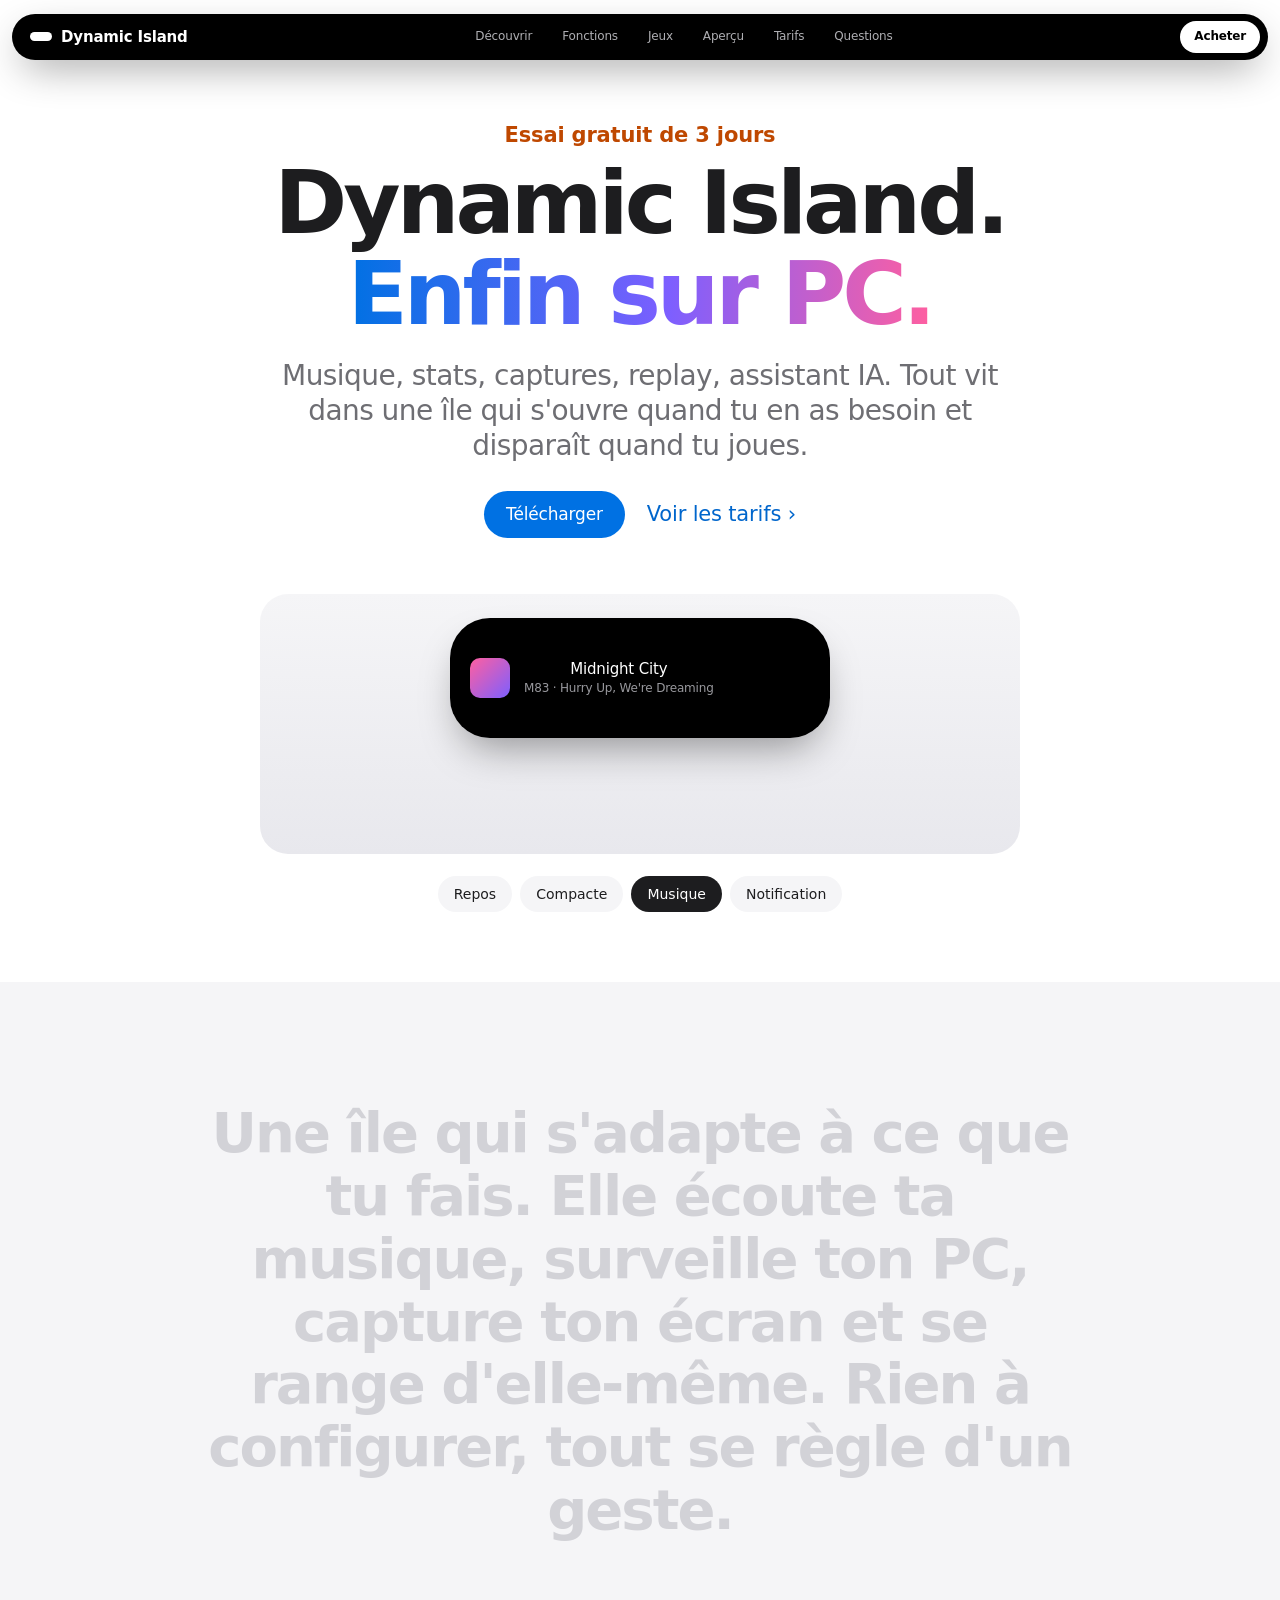
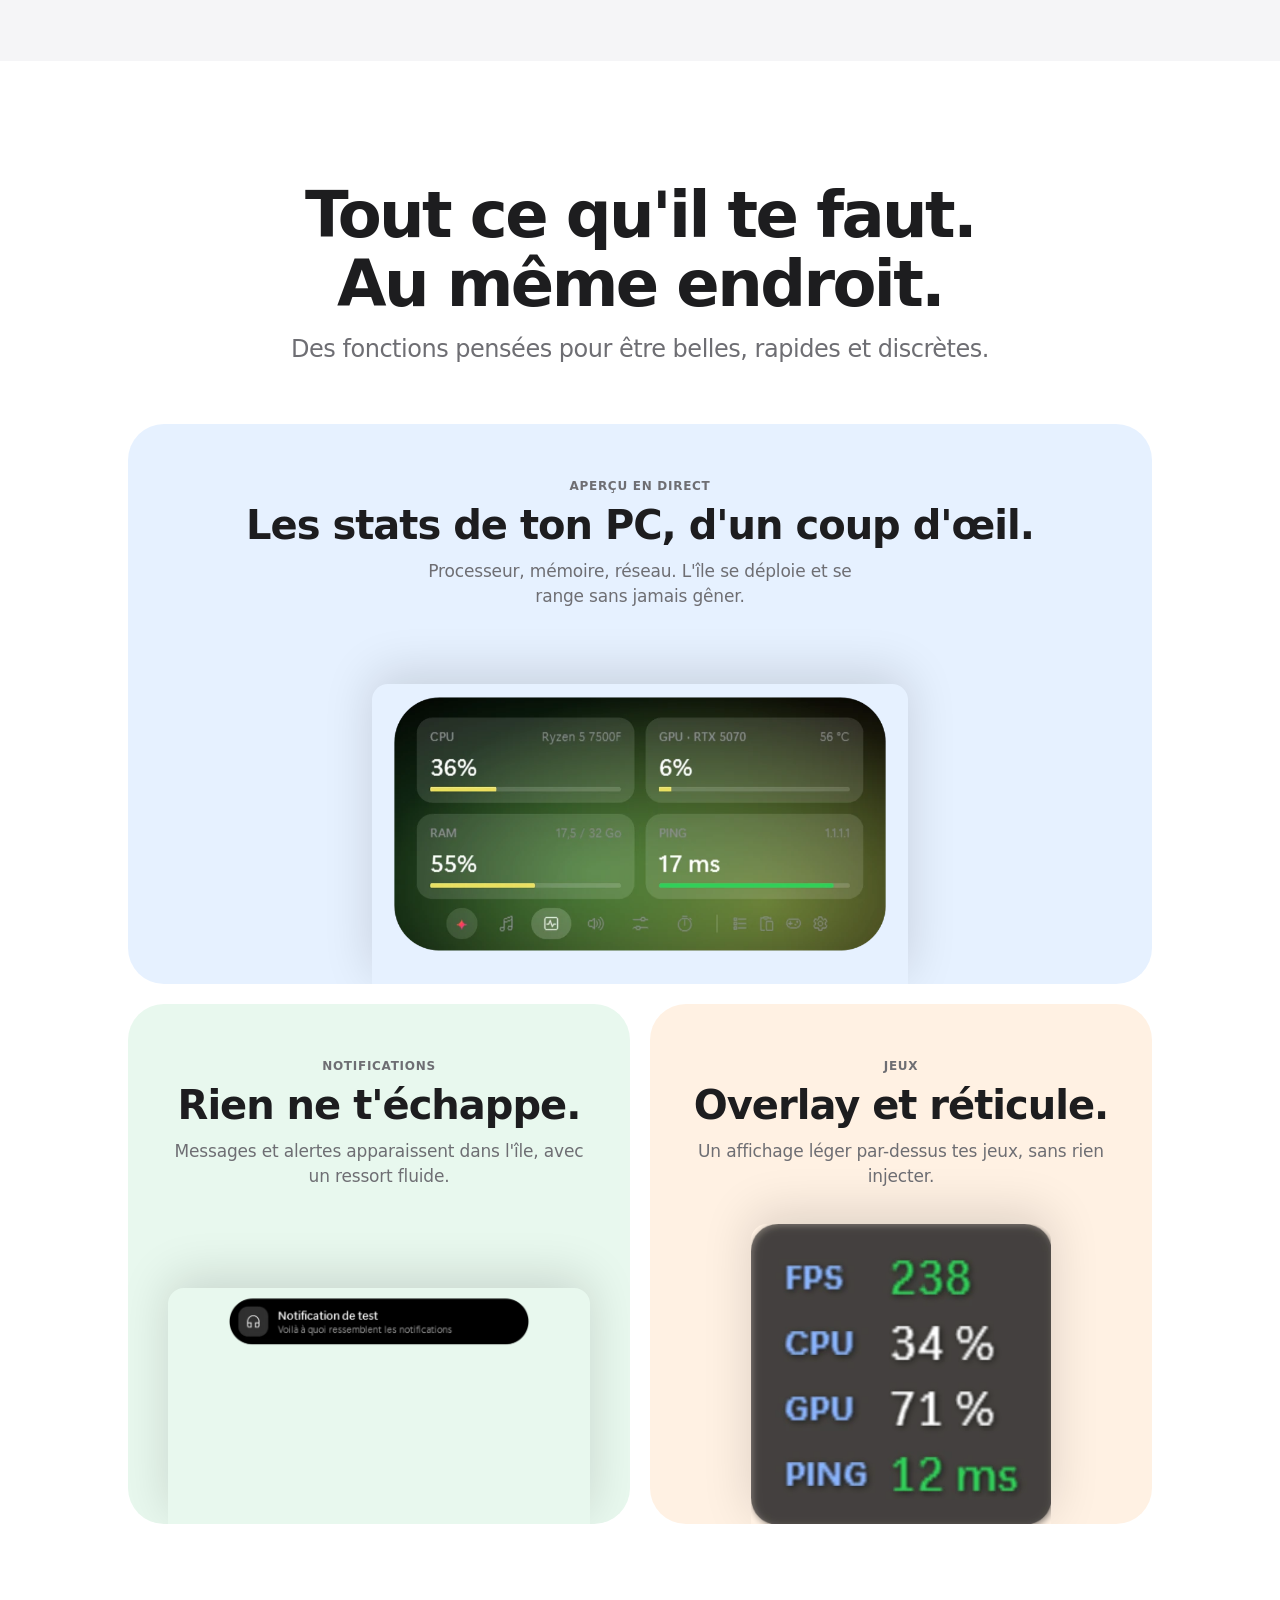
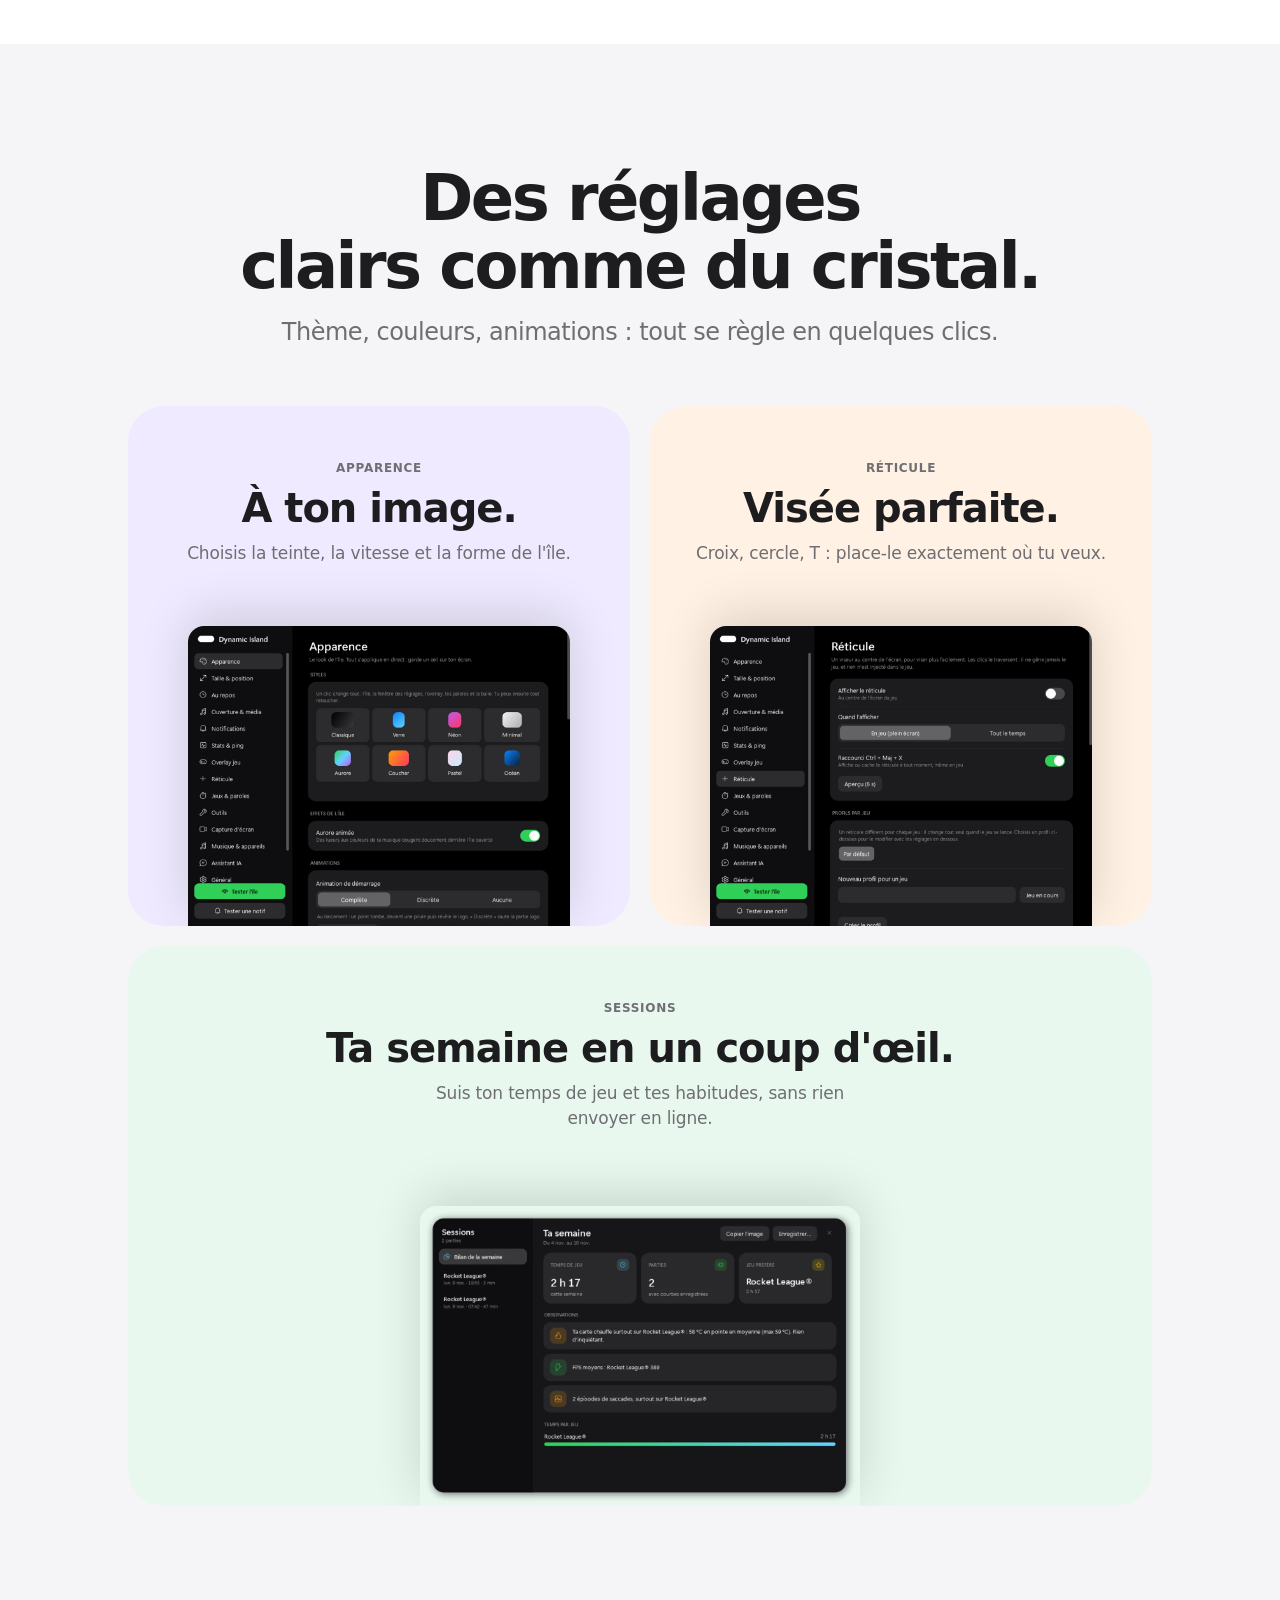
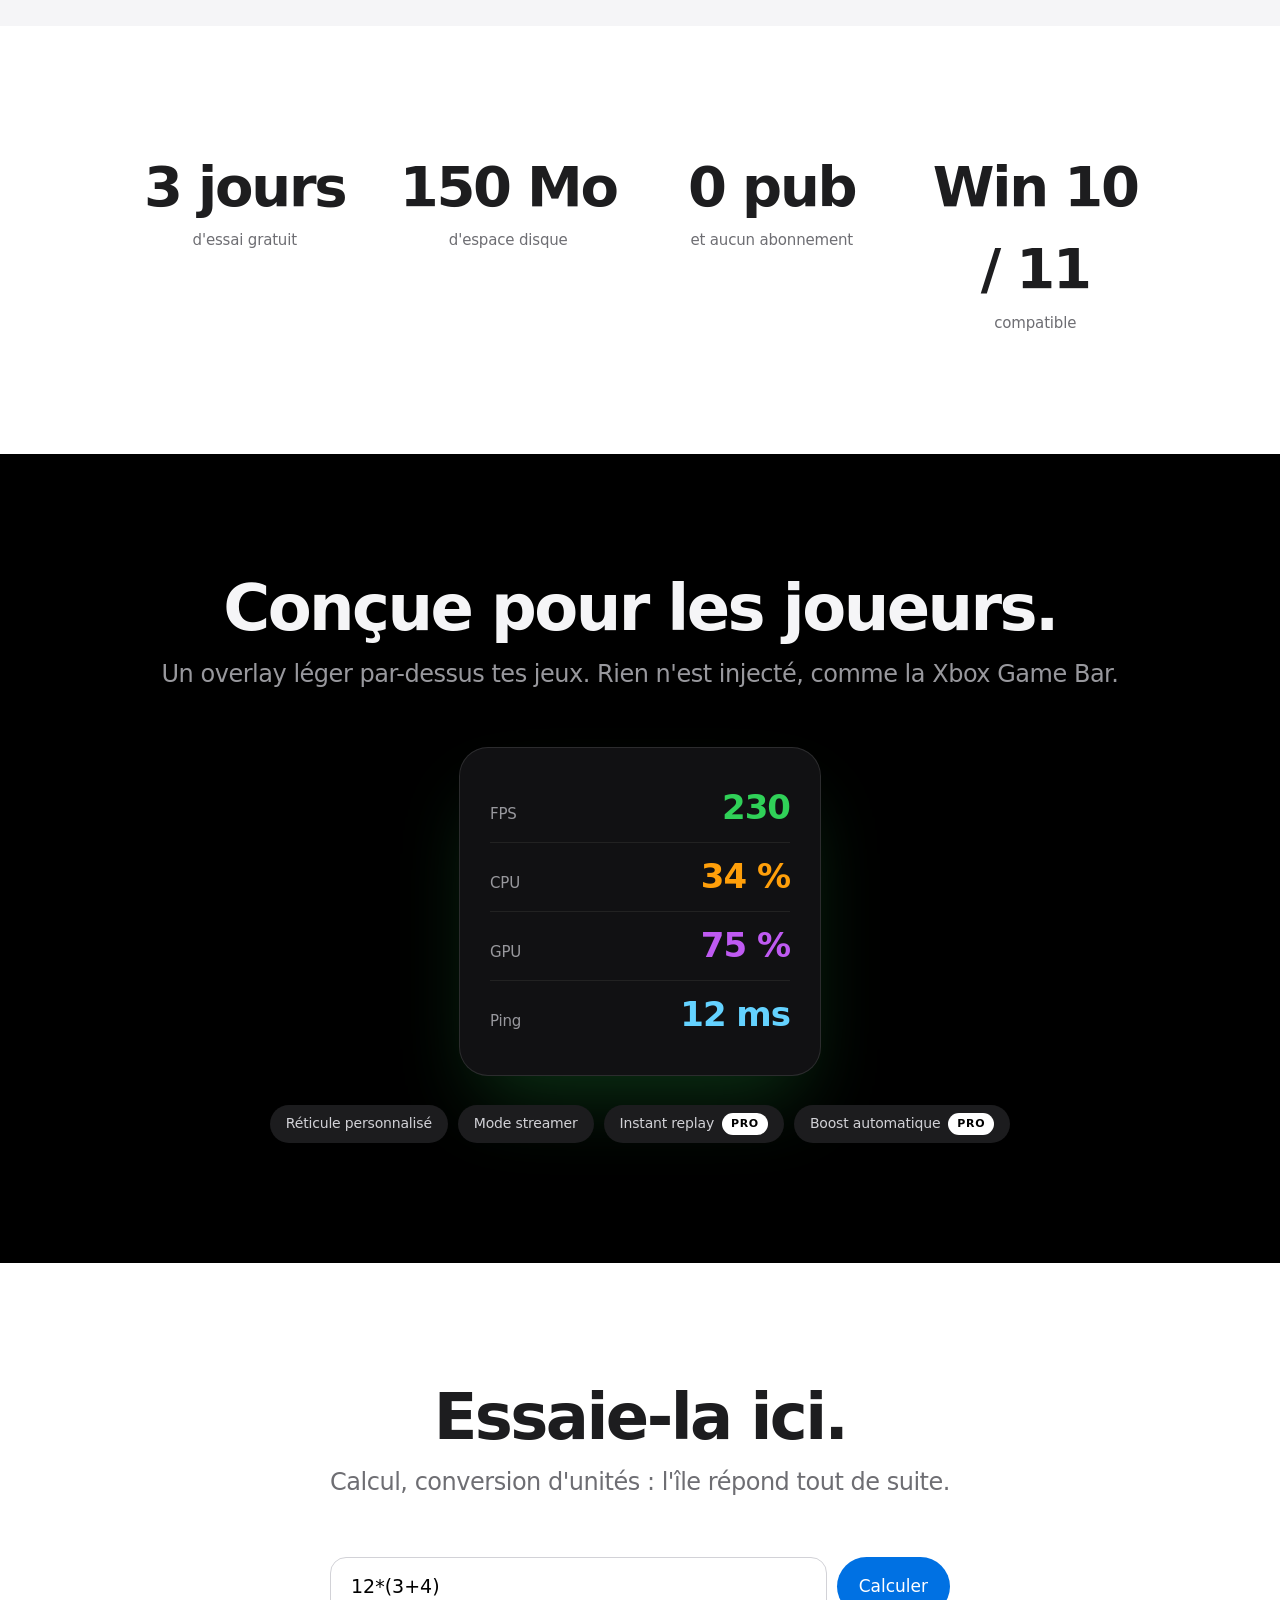
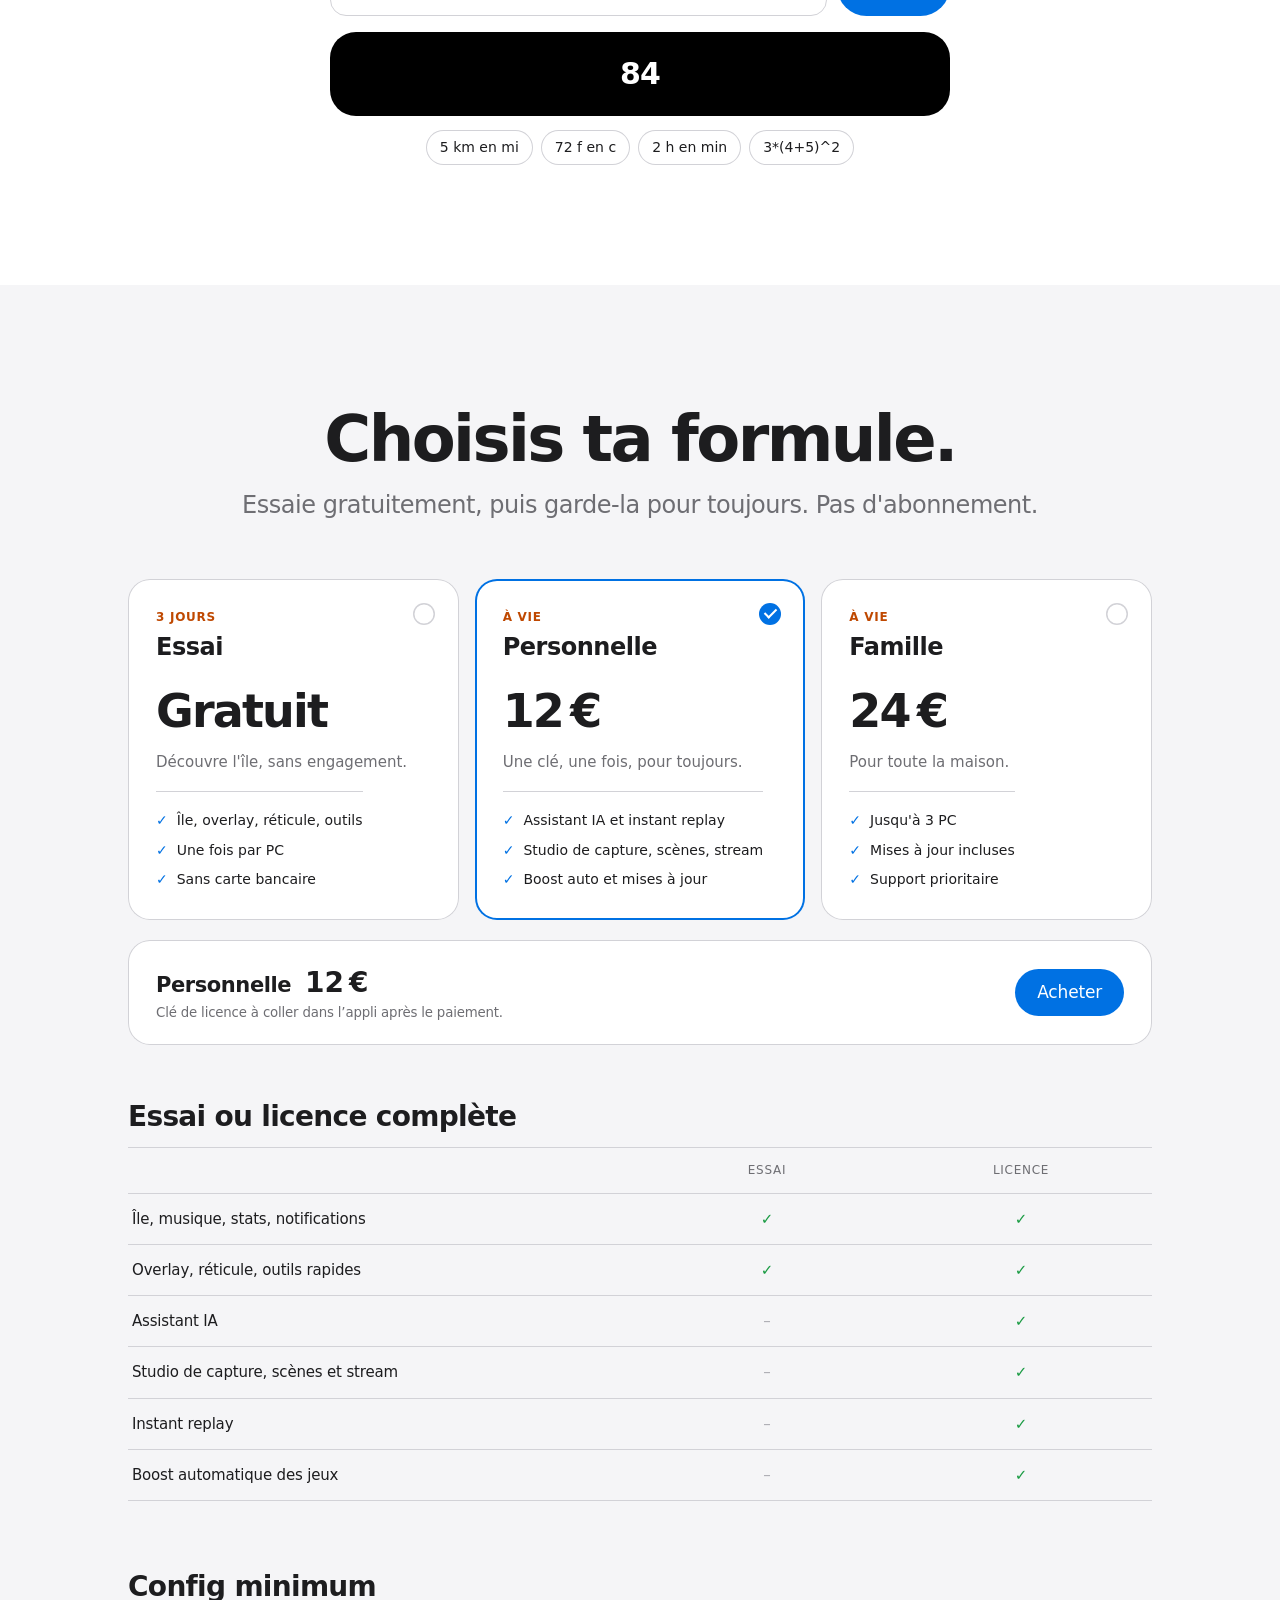
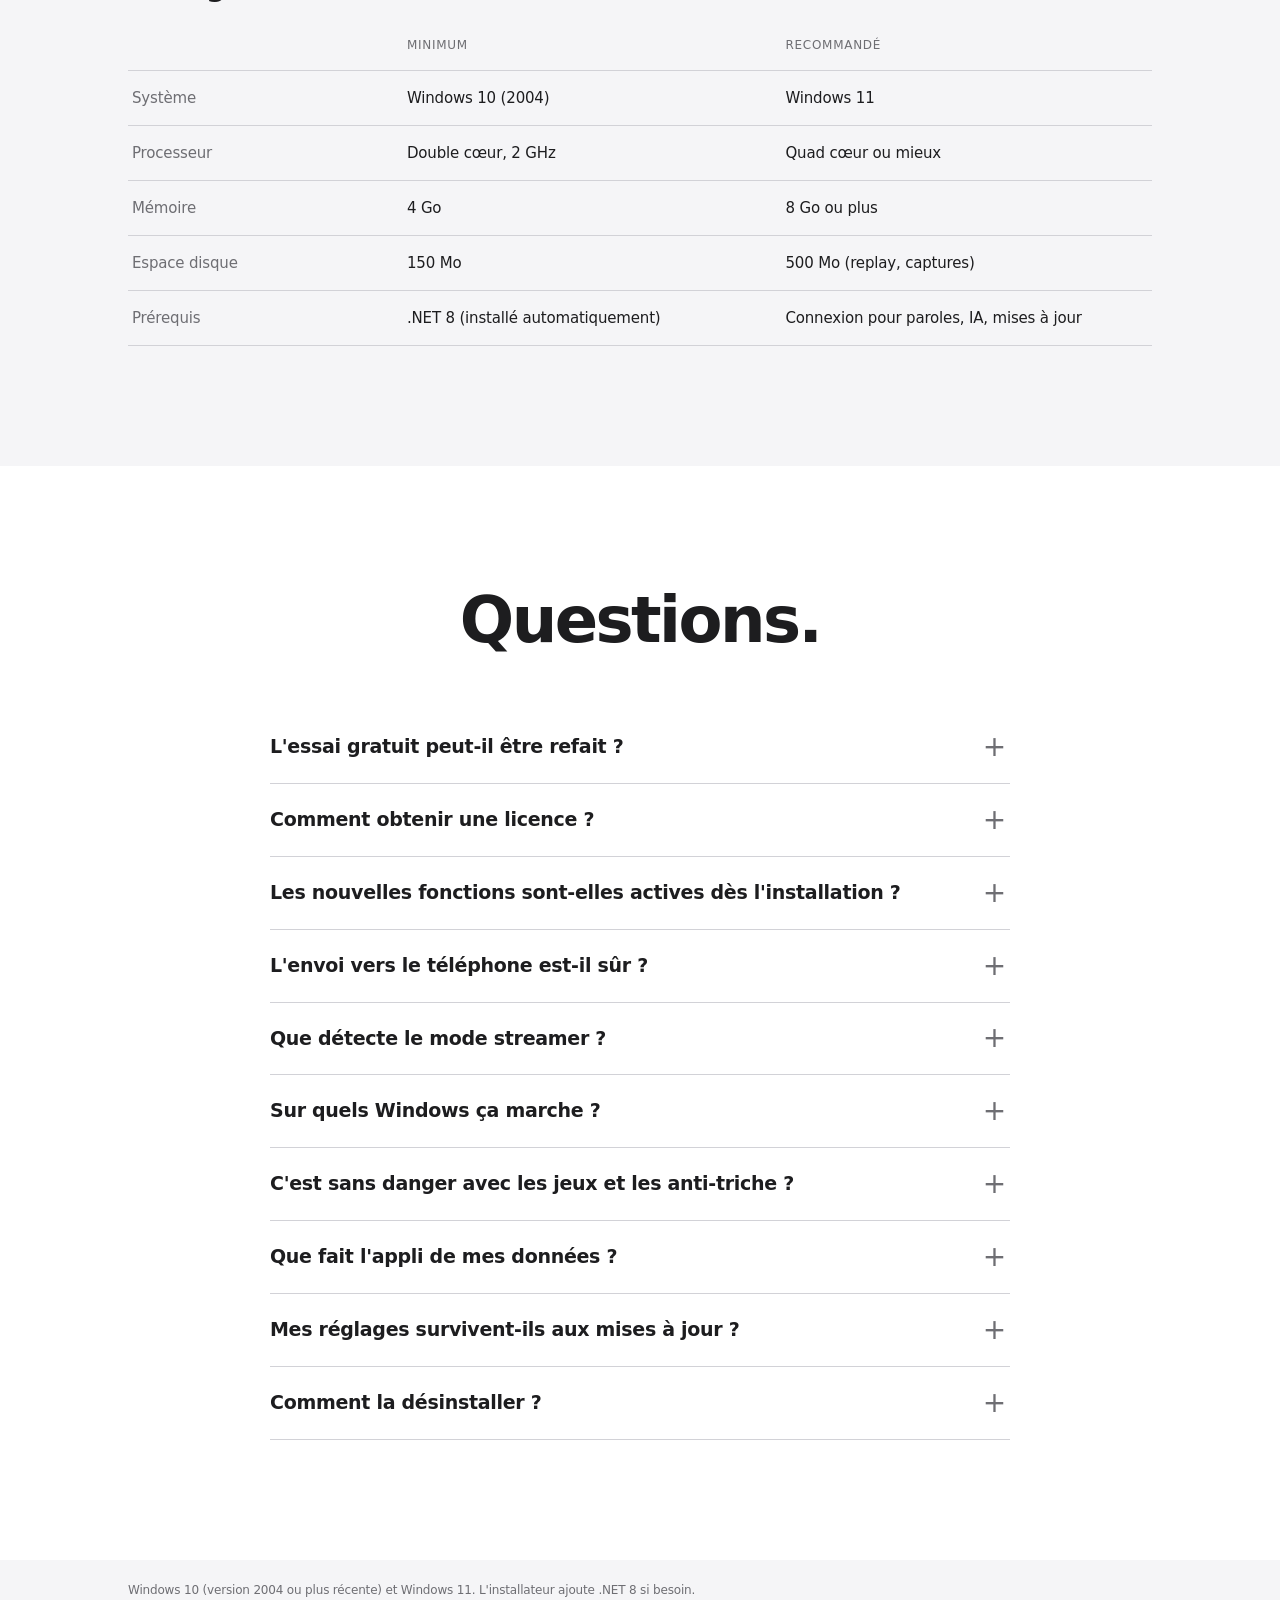
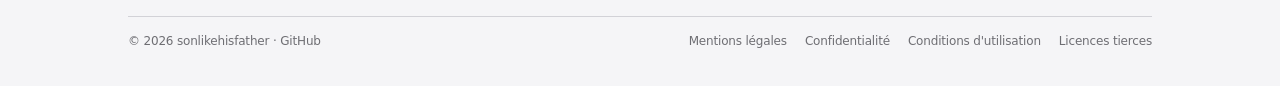
==== commit 1c9c0f2e: "Site : identité propre, démo interactive, comparatif essai/licence" ====
--- a/docs/index.html
+++ b/docs/index.html
@@ -10,7 +10,8 @@
   <meta property="og:description" content="Ton PC a enfin son île.">
   <meta property="og:type" content="website">
   <link rel="icon" href="data:image/svg+xml,%3Csvg xmlns='http://www.w3.org/2000/svg' viewBox='0 0 64 64'%3E%3Crect width='64' height='64' rx='16' fill='%23161618'/%3E%3Crect x='14' y='14' width='36' height='13' rx='6.5' fill='%23fff'/%3E%3Crect x='16' y='36' width='7' height='14' rx='3.5' fill='%2330d158'/%3E%3Crect x='26' y='30' width='7' height='20' rx='3.5' fill='%230a84ff'/%3E%3Crect x='36' y='34' width='7' height='16' rx='3.5' fill='%23bf5af2'/%3E%3C/svg%3E">
-  <link rel="stylesheet" href="assets/apple.css?v=1">
+  <link rel="stylesheet" href="assets/apple.css?v=2">
+  <link rel="stylesheet" href="assets/extra.css?v=2">
 </head>
 <body>
 <header class="nav"><div class="in">
@@ -18,6 +19,7 @@
   <ul>
     <li><a href="#decouvrir">Découvrir</a></li>
     <li><a href="#fonctions">Fonctions</a></li>
+    <li><a href="#jeux">Jeux</a></li>
     <li><a href="#apercu">Aperçu</a></li>
     <li><a href="#tarifs">Tarifs</a></li>
     <li><a href="#faq">Questions</a></li>
@@ -55,9 +57,9 @@
   <div class="wrap">
     <div class="head"><h2 class="rv">Tout ce qu'il te faut.<br>Au même endroit.</h2><p class="rv d1">Des fonctions pensées pour être belles, rapides et discrètes.</p></div>
     <div class="tiles">
-      <div class="tile wide"><p class="k">Aperçu en direct</p><h3>Les stats de ton PC, d'un coup d'œil.</h3><p>Processeur, mémoire, réseau. L'île se déploie et se range sans jamais gêner.</p><img src="assets/img/ile-stats.webp" alt="L'île affichant les statistiques du PC" loading="lazy"></div>
-      <div class="tile"><p class="k">Notifications</p><h3>Rien ne t'échappe.</h3><p>Messages et alertes apparaissent dans l'île, avec un ressort fluide.</p><img src="assets/img/ile-notification.webp" alt="Une notification dans l'île" loading="lazy"></div>
-      <div class="tile"><p class="k">Jeux</p><h3>Overlay et réticule.</h3><p>Un affichage léger par-dessus tes jeux, sans rien injecter.</p><img src="assets/img/overlay.webp" alt="Overlay de jeu" loading="lazy"></div>
+      <div class="tile wide c4"><p class="k">Aperçu en direct</p><h3>Les stats de ton PC, d'un coup d'œil.</h3><p>Processeur, mémoire, réseau. L'île se déploie et se range sans jamais gêner.</p><img src="assets/img/ile-stats.webp" alt="L'île affichant les statistiques du PC" loading="lazy"></div>
+      <div class="tile c1"><p class="k">Notifications</p><h3>Rien ne t'échappe.</h3><p>Messages et alertes apparaissent dans l'île, avec un ressort fluide.</p><img src="assets/img/ile-notification.webp" alt="Une notification dans l'île" loading="lazy"></div>
+      <div class="tile c3"><p class="k">Jeux</p><h3>Overlay et réticule.</h3><p>Un affichage léger par-dessus tes jeux, sans rien injecter.</p><img src="assets/img/overlay.webp" alt="Overlay de jeu" loading="lazy"></div>
     </div>
   </div>
 </section>
@@ -66,9 +68,9 @@
   <div class="wrap">
     <div class="head"><h2 class="rv">Des réglages<br>clairs comme du cristal.</h2><p class="rv d1">Thème, couleurs, animations : tout se règle en quelques clics.</p></div>
     <div class="tiles">
-      <div class="tile"><p class="k">Apparence</p><h3>À ton image.</h3><p>Choisis la teinte, la vitesse et la forme de l'île.</p><img src="assets/img/reglages-apparence.webp" alt="Réglages d'apparence" loading="lazy"></div>
-      <div class="tile"><p class="k">Réticule</p><h3>Visée parfaite.</h3><p>Croix, cercle, T : place-le exactement où tu veux.</p><img src="assets/img/reglages-reticule.webp" alt="Réglages du réticule" loading="lazy"></div>
-      <div class="tile wide"><p class="k">Sessions</p><h3>Ta semaine en un coup d'œil.</h3><p>Suis ton temps de jeu et tes habitudes, sans rien envoyer en ligne.</p><img src="assets/img/sessions-semaine.webp" alt="Sessions de la semaine" loading="lazy"></div>
+      <div class="tile c2"><p class="k">Apparence</p><h3>À ton image.</h3><p>Choisis la teinte, la vitesse et la forme de l'île.</p><img src="assets/img/reglages-apparence.webp" alt="Réglages d'apparence" loading="lazy"></div>
+      <div class="tile c3"><p class="k">Réticule</p><h3>Visée parfaite.</h3><p>Croix, cercle, T : place-le exactement où tu veux.</p><img src="assets/img/reglages-reticule.webp" alt="Réglages du réticule" loading="lazy"></div>
+      <div class="tile wide c1"><p class="k">Sessions</p><h3>Ta semaine en un coup d'œil.</h3><p>Suis ton temps de jeu et tes habitudes, sans rien envoyer en ligne.</p><img src="assets/img/sessions-semaine.webp" alt="Sessions de la semaine" loading="lazy"></div>
     </div>
   </div>
 </section>
@@ -82,11 +84,39 @@
   </div>
 </section>
 
+<section class="dark" id="jeux">
+  <div class="wrap">
+    <div class="head"><h2 class="rv">Conçue pour les joueurs.</h2><p class="rv d1">Un overlay léger par-dessus tes jeux. Rien n'est injecté, comme la Xbox Game Bar.</p></div>
+    <div class="hud rv" aria-label="Overlay de jeu animé"><div>FPS<b class="g" id="hFps">238</b></div><div>CPU<b class="o" id="hCpu">34 %</b></div><div>GPU<b class="v" id="hGpu">71 %</b></div><div>Ping<b class="b2" id="hPing">12 ms</b></div></div>
+    <div class="chips rv"><span>Réticule personnalisé</span><span>Mode streamer</span><span>Instant replay<b class="lock">PRO</b></span><span>Boost automatique<b class="lock">PRO</b></span></div>
+  </div>
+</section>
+
+<section id="essaie">
+  <div class="wrap">
+    <div class="head"><h2 class="rv">Essaie-la ici.</h2><p class="rv d1">Calcul, conversion d'unités : l'île répond tout de suite.</p></div>
+    <div class="try rv">
+      <form id="tryForm"><input id="tryIn" value="12*(3+4)" aria-label="Calcul ou conversion" autocomplete="off"><button class="btn" type="submit">Calculer</button></form>
+      <div class="out" id="tryOut">84</div>
+      <div class="ex" id="tryEx"><button>5 km en mi</button><button>72 f en c</button><button>2 h en min</button><button>3*(4+5)^2</button></div>
+    </div>
+  </div>
+</section>
+
 <section class="alt" id="tarifs">
   <div class="wrap">
     <div class="head"><h2 class="rv">Choisis ta formule.</h2><p class="rv d1">Essaie gratuitement, puis garde-la pour toujours. Pas d'abonnement.</p></div>
     <div class="plans rv" id="plans" role="radiogroup" aria-label="Formules"></div>
     <div class="buybar rv"><div><b id="buyName"></b><span class="p" id="buyPrice"></span><small id="buyNote"></small></div><a class="btn" id="buyBtn" href="#">Acheter</a></div>
+    <div class="cmp rv"><h3>Essai ou licence complète</h3>
+      <div class="row h"><span></span><span>Essai</span><span>Licence</span></div>
+      <div class="row"><span>Île, musique, stats, notifications</span><span class="y">✓</span><span class="y">✓</span></div>
+      <div class="row"><span>Overlay, réticule, outils rapides</span><span class="y">✓</span><span class="y">✓</span></div>
+      <div class="row"><span>Assistant IA</span><span class="n">–</span><span class="y">✓</span></div>
+      <div class="row"><span>Studio de capture, scènes et stream</span><span class="n">–</span><span class="y">✓</span></div>
+      <div class="row"><span>Instant replay</span><span class="n">–</span><span class="y">✓</span></div>
+      <div class="row"><span>Boost automatique des jeux</span><span class="n">–</span><span class="y">✓</span></div>
+    </div>
     <div class="specs rv"><h3>Config minimum</h3>
       <div class="specrow h"><span></span><span>Minimum</span><span>Recommandé</span></div>
       <div class="specrow"><span>Système</span><span>Windows 10 (2004)</span><span>Windows 11</span></div>
@@ -125,6 +155,7 @@
 </div></footer>
 
 <script src="assets/store.js" defer></script>
-<script src="assets/apple.js?v=1" defer></script>
+<script src="assets/apple.js?v=2" defer></script>
+<script src="assets/extra.js?v=2" defer></script>
 </body>
 </html>
--- a/docs/assets/extra.css
+++ b/docs/assets/extra.css
@@ -0,0 +1,29 @@
+/* ═════ Identité propre : l'île, pas la pomme ═════ */
+.nav { background: none; backdrop-filter: none; -webkit-backdrop-filter: none; border: 0; height: auto; top: 14px; pointer-events: none; }
+.nav .in { pointer-events: auto; width: auto; max-width: calc(100% - 24px); height: 46px; padding: 0 8px 0 18px; gap: 26px; background: #000; border-radius: 23px; box-shadow: 0 14px 40px -10px rgba(0,0,0,.45); }
+.nav .logo { color: #fff; font-size: 15px; } .nav .logo i { background: #fff; width: 22px; height: 9px; }
+.nav ul { color: #c7c7cc; } .nav ul a:hover { color: #fff; }
+.nav .buy { background: #fff; color: #000; font-weight: 600; padding: 7px 14px; } .nav .buy:hover { background: #e8e8ed; }
+.hero { padding-top: 120px; }
+.tile.c1 { background: #e8f8ee !important; } .tile.c2 { background: #efeaff !important; } .tile.c3 { background: #fff1e3 !important; } .tile.c4 { background: #e6f1ff !important; }
+.tile { border-radius: 36px; }
+.lock { display: inline-block; font-size: 11px; font-weight: 700; letter-spacing: .06em; padding: 3px 9px; border-radius: 980px; background: #fff; color: #000; vertical-align: middle; margin-left: 8px; }
+
+/* Section Jeux : sombre, avec un HUD vivant */
+.dark { background: #000; color: #f5f5f7; } .dark .head p { color: #98989d; }
+.hud { margin: 0 auto; max-width: 360px; background: #111113; border-radius: 28px; padding: 26px 30px; box-shadow: 0 0 0 1px #2c2c2e, 0 40px 80px -20px rgba(48,209,88,.25); font-variant-numeric: tabular-nums; }
+.hud div { display: flex; justify-content: space-between; align-items: baseline; padding: 9px 0; border-bottom: 1px solid #222; font-size: 15px; color: #98989d; } .hud div:last-child { border: 0; }
+.hud b { font-size: 34px; letter-spacing: -.03em; font-weight: 700; } .hud .g { color: #30d158; } .hud .o { color: #ff9f0a; } .hud .v { color: #bf5af2; } .hud .b2 { color: #64d2ff; }
+.chips { display: flex; gap: 10px; justify-content: center; flex-wrap: wrap; margin-top: 30px; } .chips > span { padding: 8px 16px; border-radius: 980px; background: #1c1c1e; font-size: 14px; color: #d1d1d6; }
+
+/* Démo interactive */
+.try { max-width: 620px; margin: 0 auto; }
+.try form { display: flex; gap: 10px; } .try input { flex: 1; font: inherit; font-size: 19px; padding: 15px 20px; border-radius: 16px; border: 1px solid var(--line); background: #fff; outline: none; } .try input:focus { border-color: var(--blue); box-shadow: 0 0 0 4px rgba(0,113,227,.15); }
+.try .out { margin-top: 16px; min-height: 84px; border-radius: 26px; background: #000; color: #fff; display: flex; align-items: center; justify-content: center; font-size: 30px; font-weight: 700; letter-spacing: -.03em; transition: transform .5s cubic-bezier(.34,1.5,.5,1); } .try .out.pop { transform: scale(1.04); }
+.try .ex { display: flex; gap: 8px; flex-wrap: wrap; justify-content: center; margin-top: 14px; } .try .ex button { padding: 7px 14px; border-radius: 980px; background: #fff; box-shadow: inset 0 0 0 1px var(--line); font-size: 14px; } .try .ex button:hover { background: #f0f0f3; }
+
+/* Comparatif Essai / Licence */
+.cmp { margin-top: 56px; } .cmp h3 { margin-bottom: 14px; }
+.cmp .row { display: grid; grid-template-columns: 2fr 1fr 1fr; padding: 14px 4px; border-bottom: 1px solid var(--line); font-size: 15px; } .cmp .row:nth-child(2) { border-top: 1px solid var(--line); }
+.cmp .row.h { font-size: 12px; text-transform: uppercase; letter-spacing: .06em; color: var(--mut); } .cmp .row span:not(:first-child) { text-align: center; } .cmp .y { color: #1a9b43; font-weight: 700; } .cmp .n { color: #b0b0b6; }
+@media (max-width: 820px) { .try form { flex-direction: column; } }
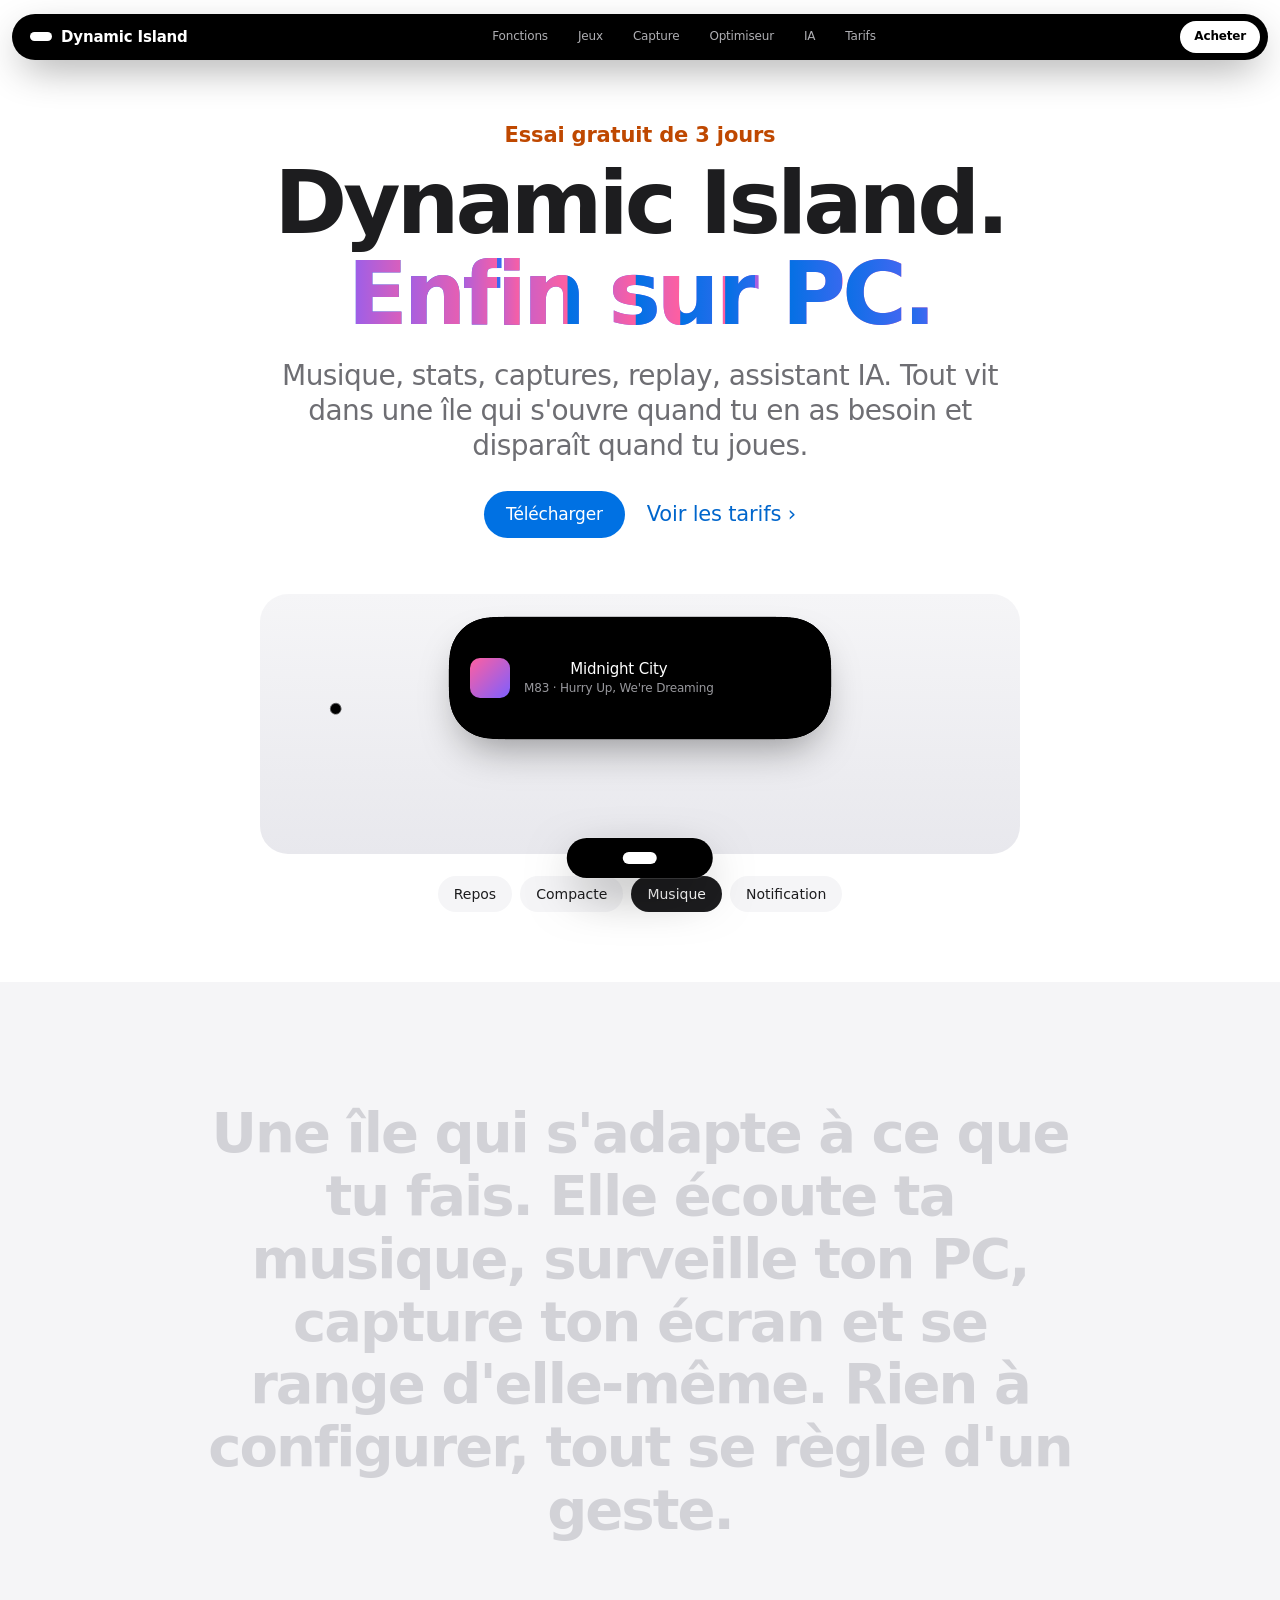
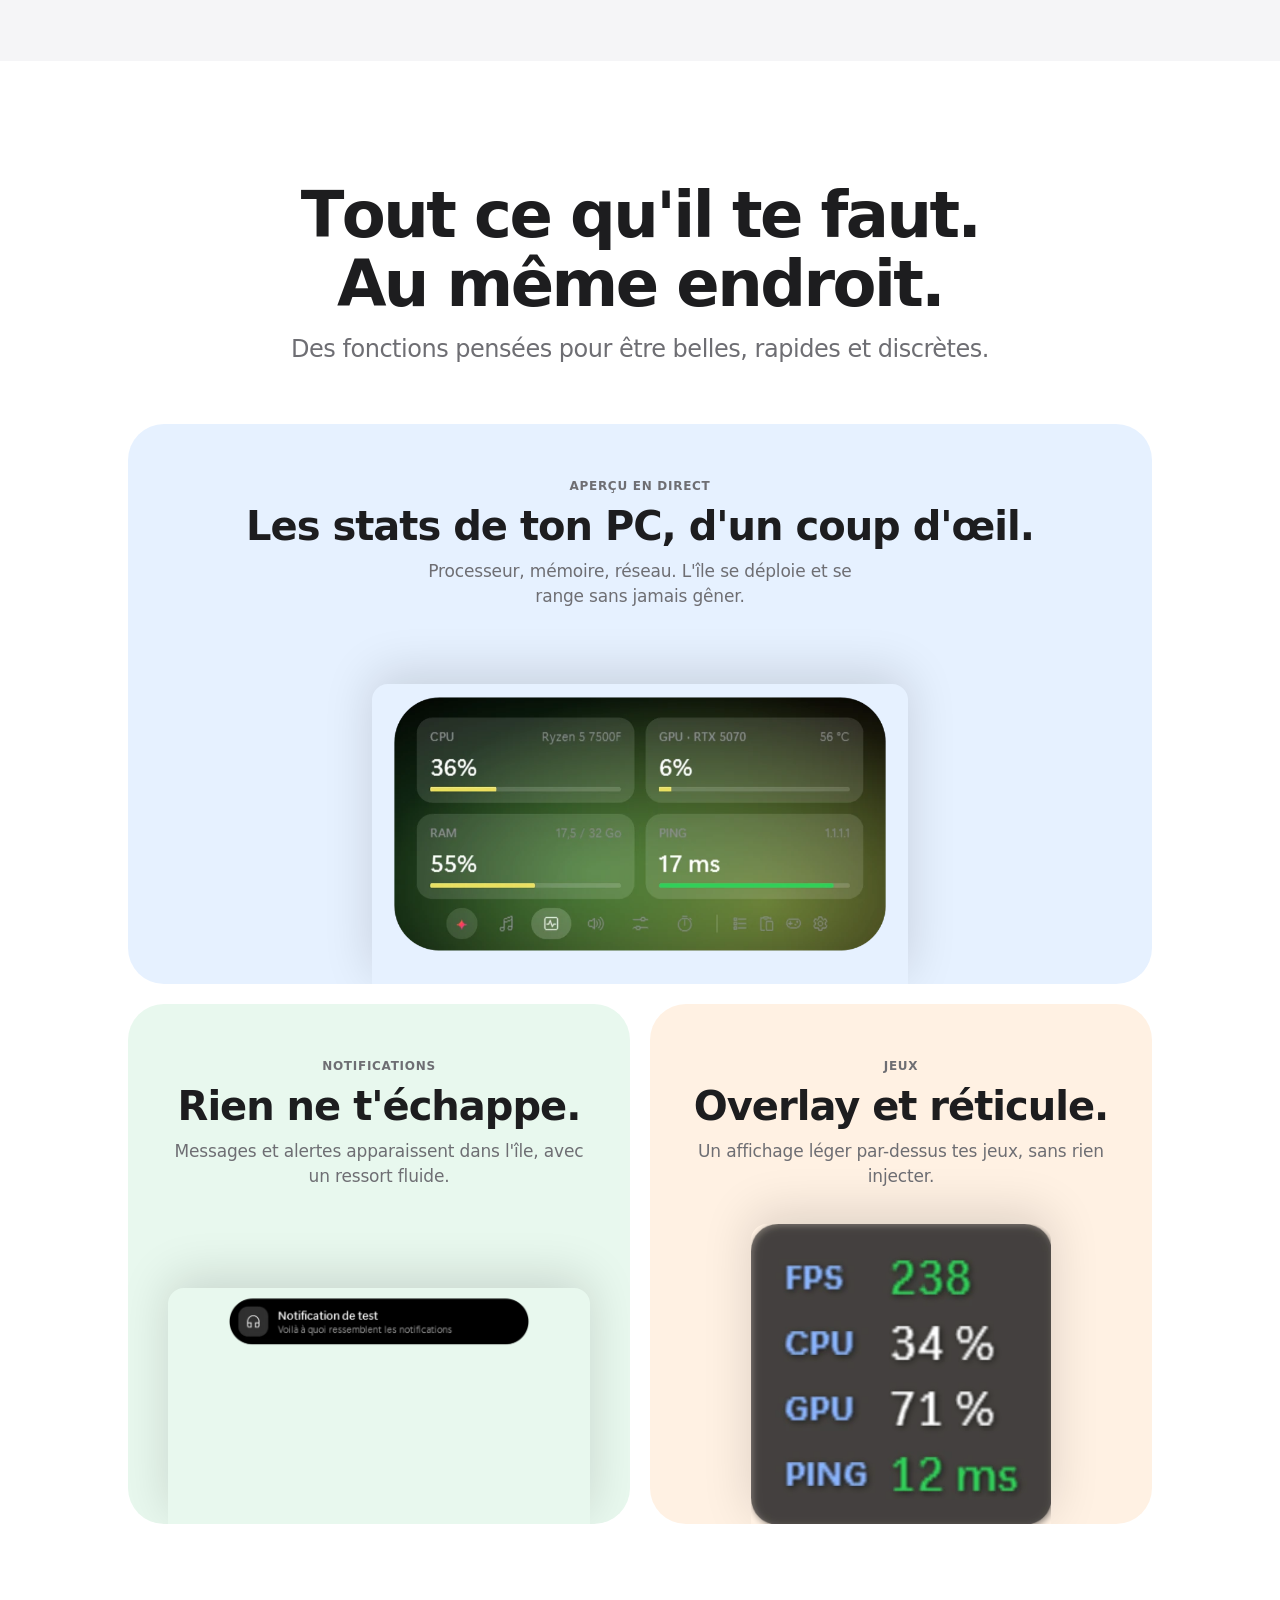
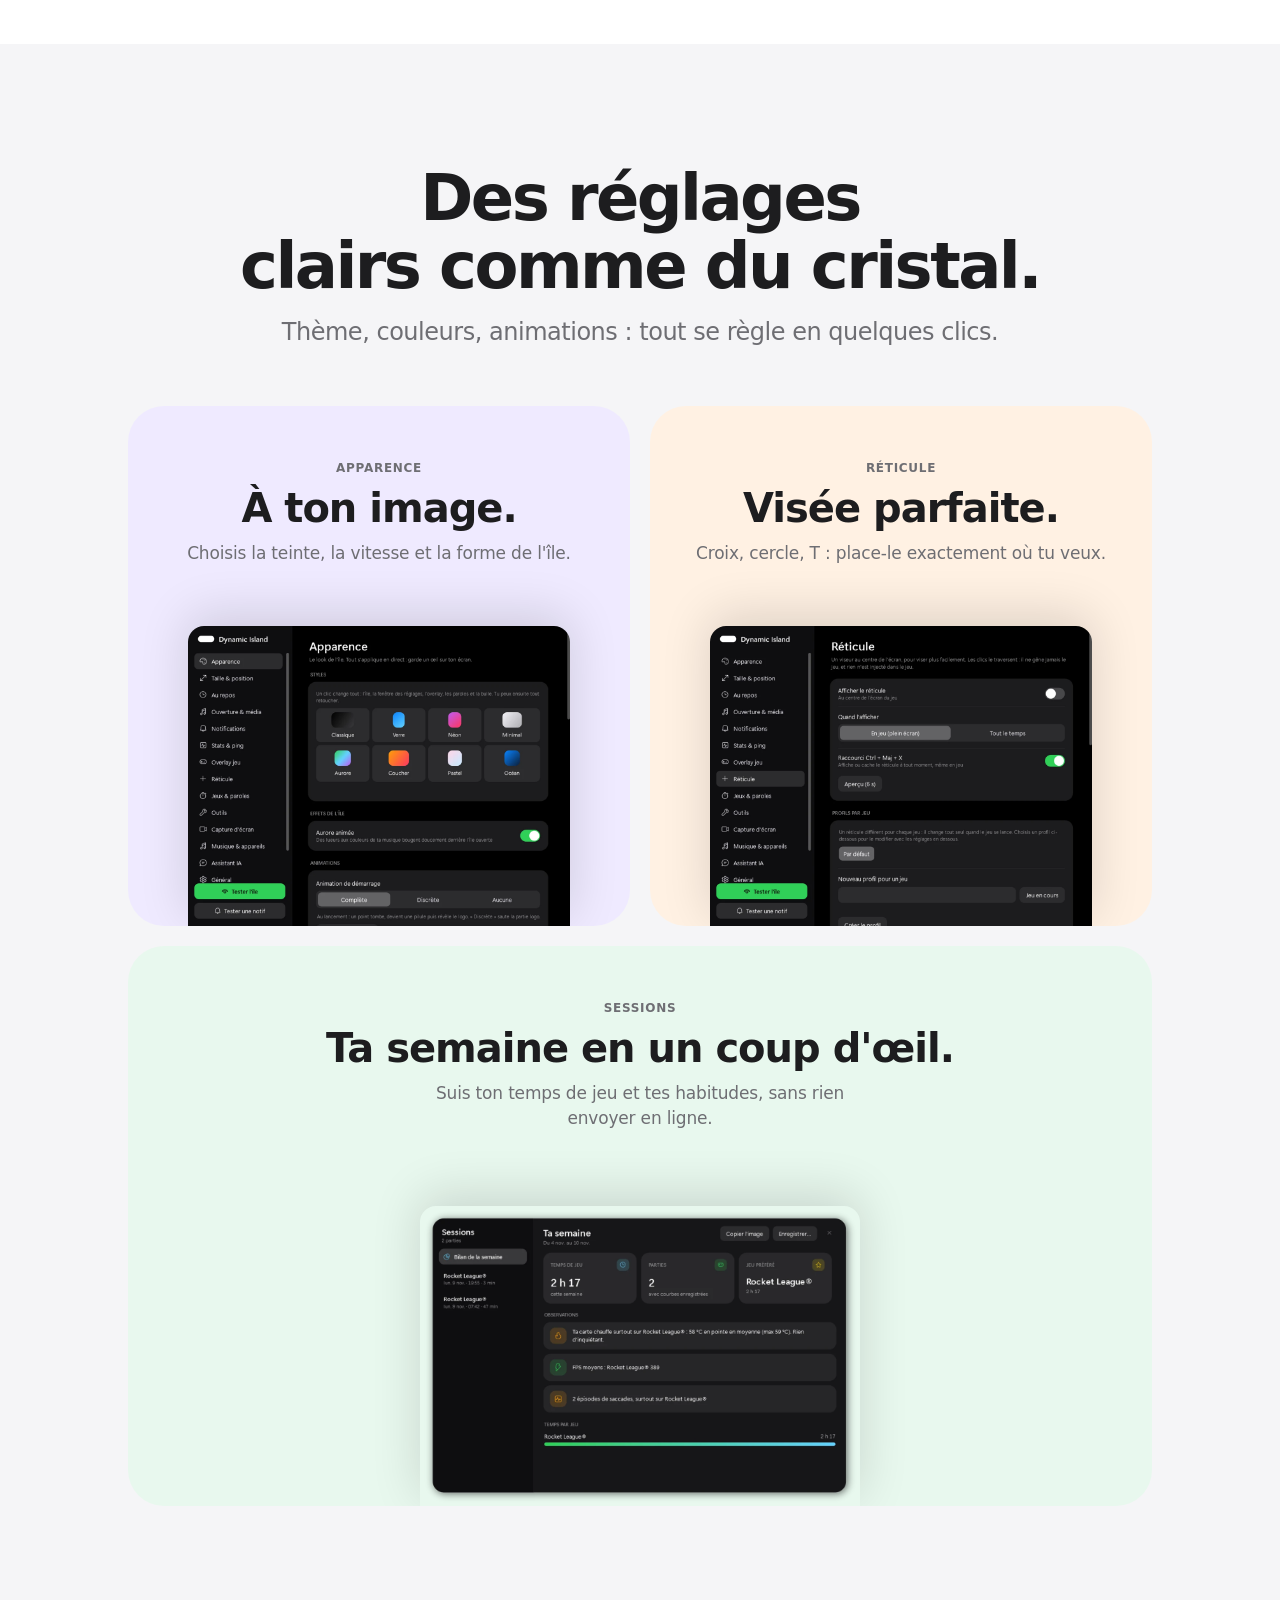
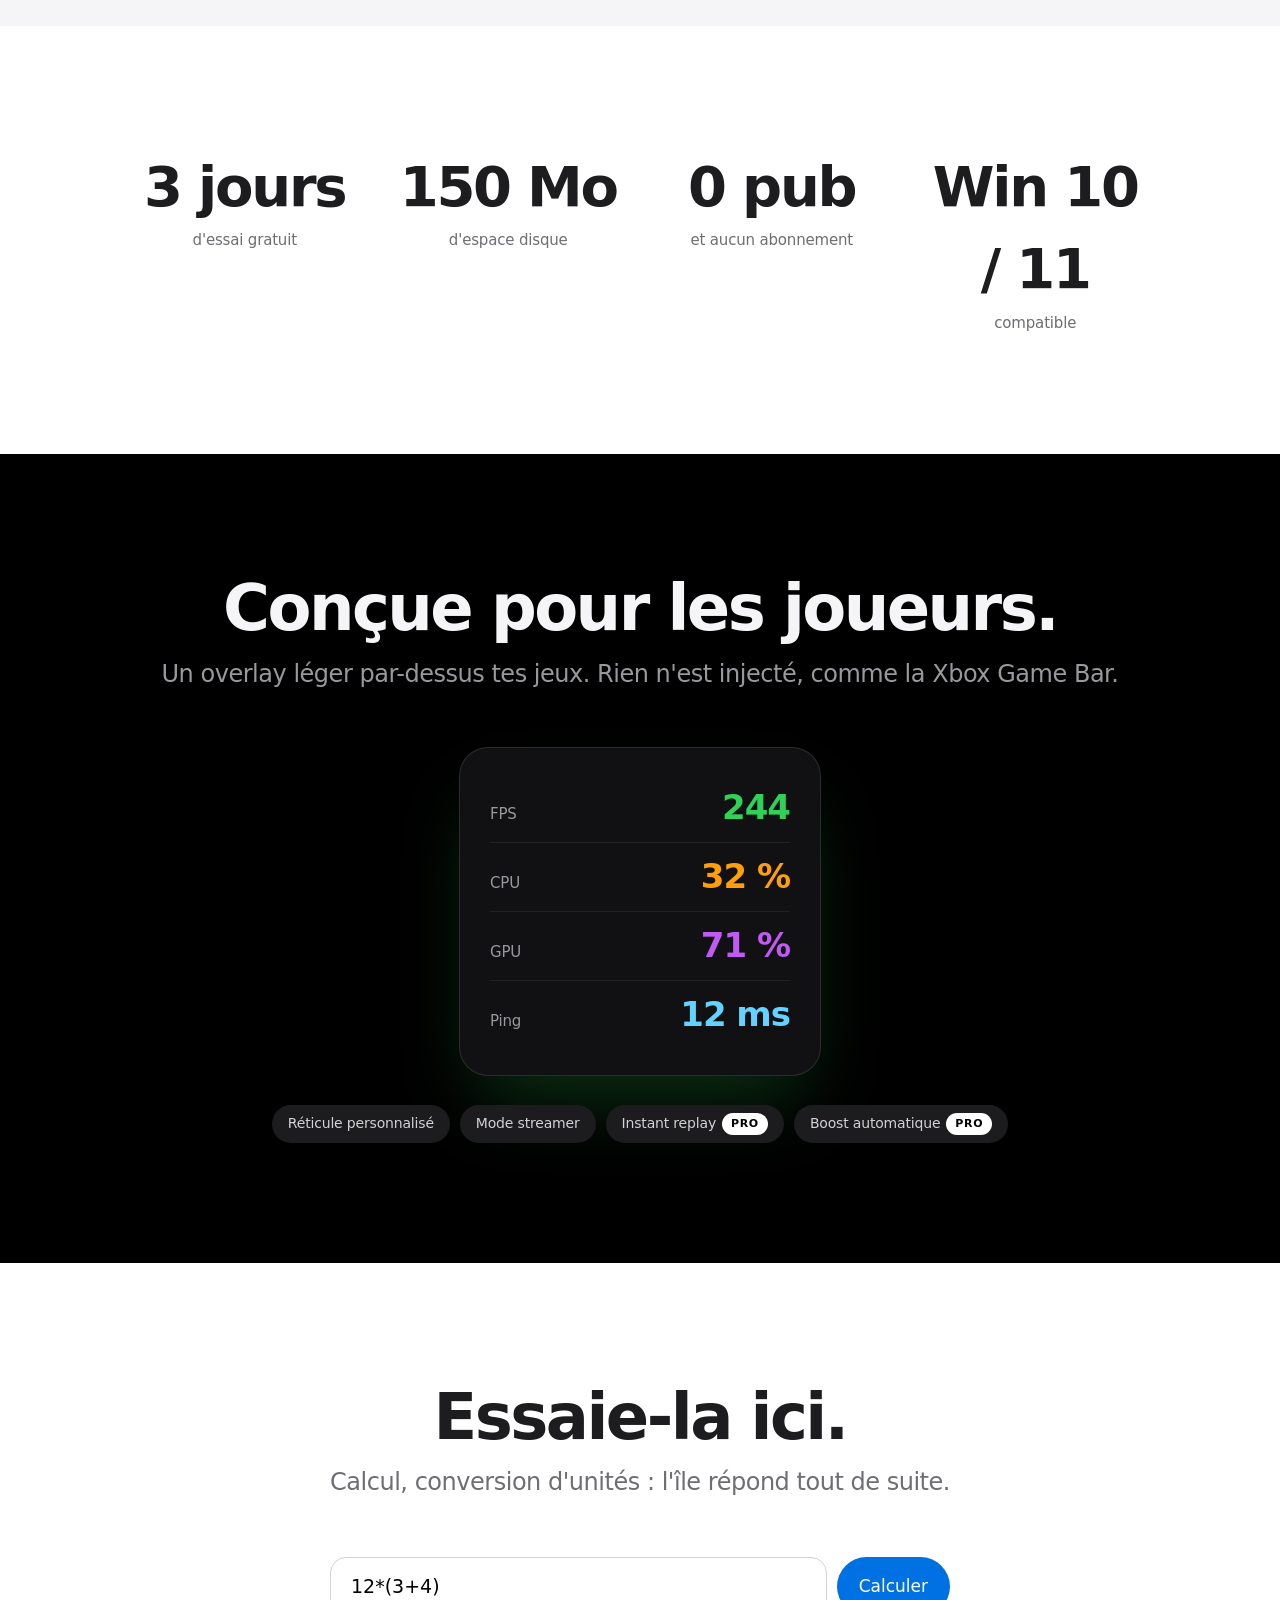
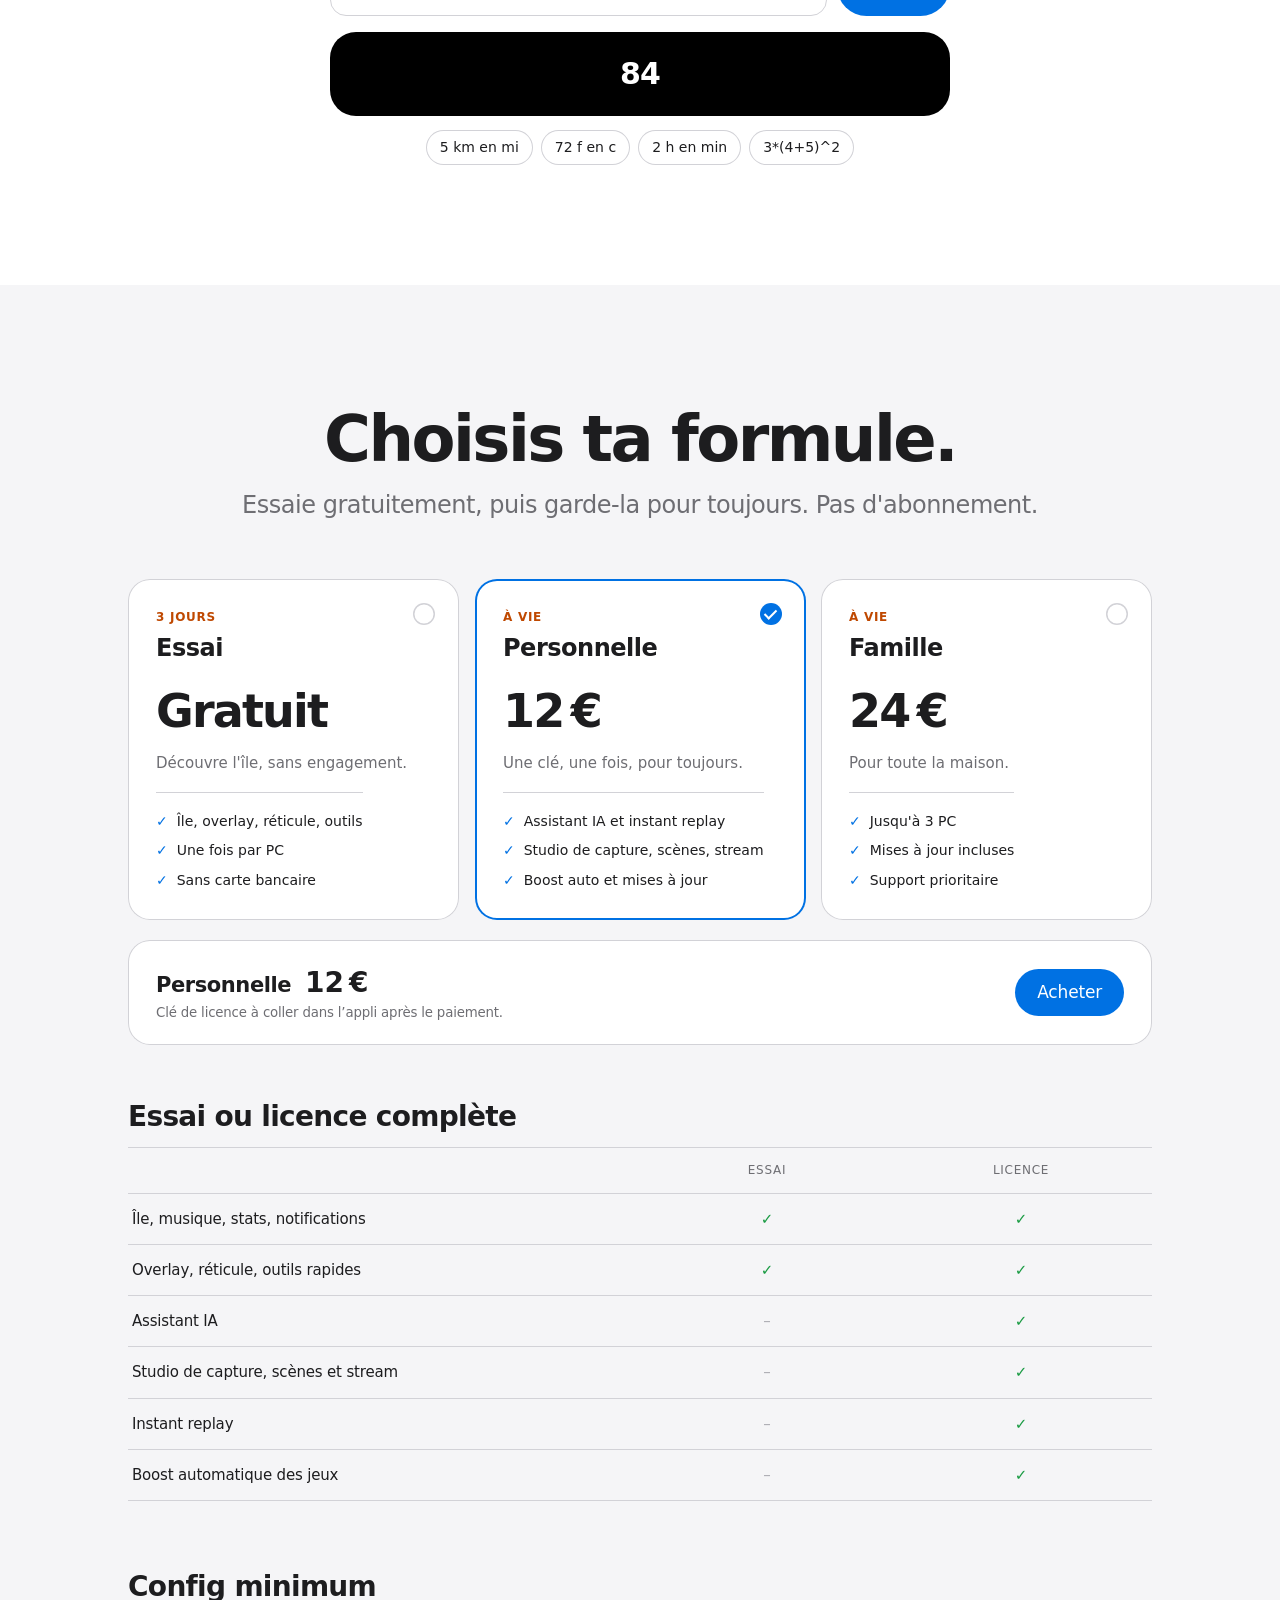
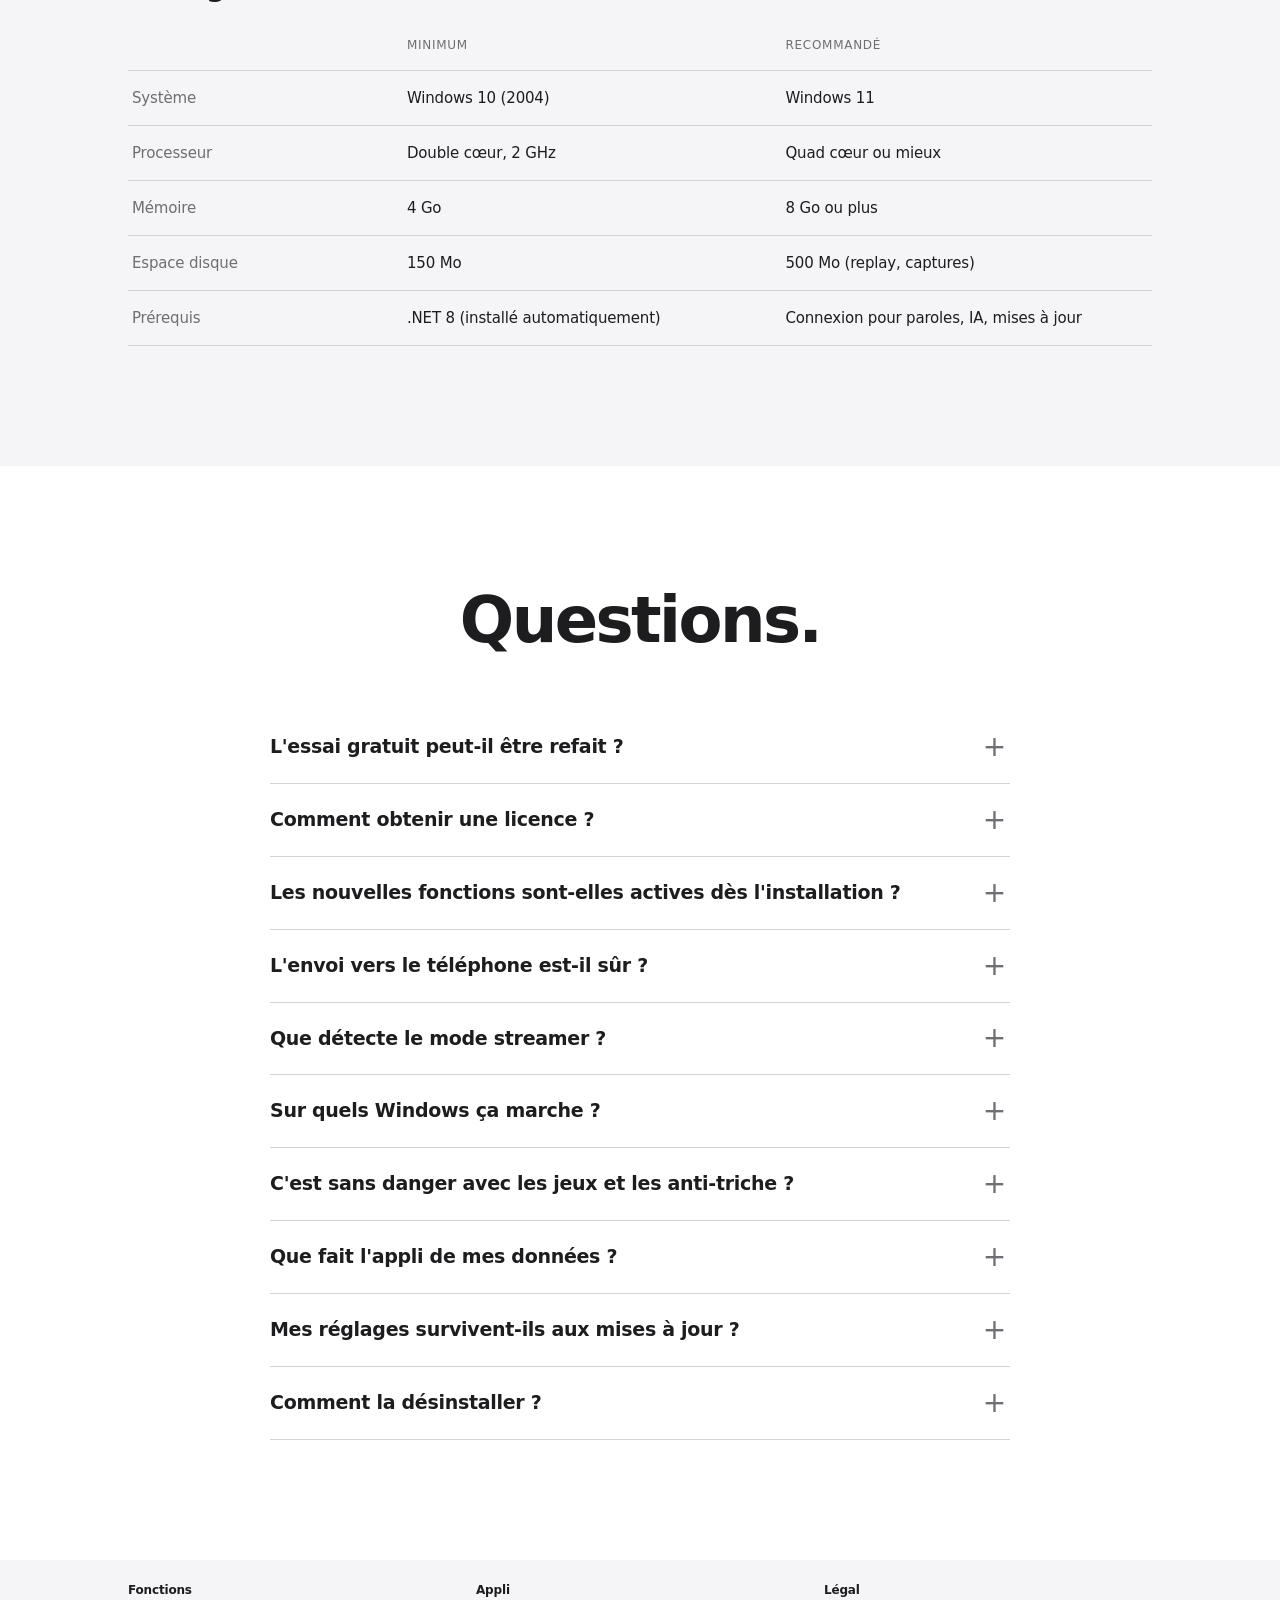
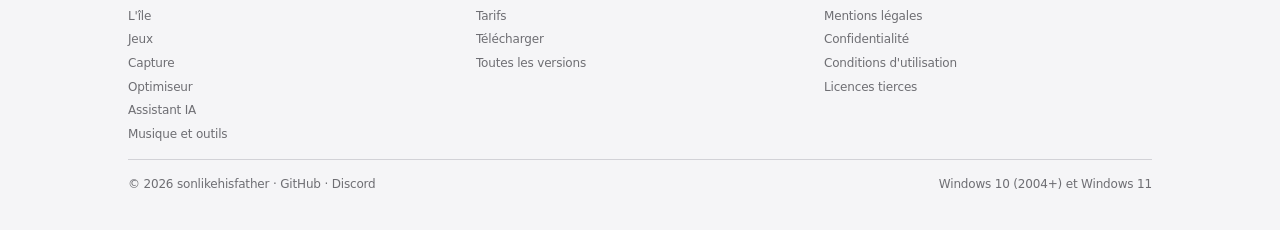
==== commit dc7d1fed: "Site : pages fonctionnalités, effets, captures, tarifs, lien Discord" ====
--- a/docs/index.html
+++ b/docs/index.html
@@ -10,22 +10,12 @@
   <meta property="og:description" content="Ton PC a enfin son île.">
   <meta property="og:type" content="website">
   <link rel="icon" href="data:image/svg+xml,%3Csvg xmlns='http://www.w3.org/2000/svg' viewBox='0 0 64 64'%3E%3Crect width='64' height='64' rx='16' fill='%23161618'/%3E%3Crect x='14' y='14' width='36' height='13' rx='6.5' fill='%23fff'/%3E%3Crect x='16' y='36' width='7' height='14' rx='3.5' fill='%2330d158'/%3E%3Crect x='26' y='30' width='7' height='20' rx='3.5' fill='%230a84ff'/%3E%3Crect x='36' y='34' width='7' height='16' rx='3.5' fill='%23bf5af2'/%3E%3C/svg%3E">
-  <link rel="stylesheet" href="assets/apple.css?v=2">
-  <link rel="stylesheet" href="assets/extra.css?v=2">
+  <link rel="stylesheet" href="assets/apple.css?v=3">
+  <link rel="stylesheet" href="assets/extra.css?v=3">
+  <link rel="stylesheet" href="assets/fx.css?v=1">
 </head>
 <body>
-<header class="nav"><div class="in">
-  <a class="logo" href="#top"><i></i>Dynamic Island</a>
-  <ul>
-    <li><a href="#decouvrir">Découvrir</a></li>
-    <li><a href="#fonctions">Fonctions</a></li>
-    <li><a href="#jeux">Jeux</a></li>
-    <li><a href="#apercu">Aperçu</a></li>
-    <li><a href="#tarifs">Tarifs</a></li>
-    <li><a href="#faq">Questions</a></li>
-  </ul>
-  <a class="buy" href="#tarifs">Acheter</a>
-</div></header>
+<header class="nav"><div class="in"><a class="logo" href="index.html"><i></i>Dynamic Island</a><ul><li><a href="fonctionnalites.html">Fonctions</a></li><li><a href="jeux.html">Jeux</a></li><li><a href="capture.html">Capture</a></li><li><a href="optimiseur.html">Optimiseur</a></li><li><a href="assistant.html">IA</a></li><li><a href="tarifs.html">Tarifs</a></li></ul><a class="buy" href="tarifs.html">Acheter</a></div></header>
 
 <main>
 <section class="hero" id="top">
@@ -147,15 +137,15 @@
 </main>
 
 <footer><div class="wrap">
-  <p class="note">Windows 10 (version 2004 ou plus récente) et Windows 11. L'installateur ajoute .NET 8 si besoin.</p>
-  <div class="foot">
-    <div>© 2026 sonlikehisfather · <a href="https://github.com/sonlikehisfather">GitHub</a></div>
-    <ul><li><a href="mentions-legales.html">Mentions légales</a></li><li><a href="confidentialite.html">Confidentialité</a></li><li><a href="conditions.html">Conditions d'utilisation</a></li><li><a href="licences-tierces.html">Licences tierces</a></li></ul>
-  </div>
+  <div class="cols"><div><b>Fonctions</b><ul><li><a href="ile.html">L'île</a></li><li><a href="jeux.html">Jeux</a></li><li><a href="capture.html">Capture</a></li><li><a href="optimiseur.html">Optimiseur</a></li><li><a href="assistant.html">Assistant IA</a></li><li><a href="musique.html">Musique et outils</a></li></ul></div>
+  <div><b>Appli</b><ul><li><a href="tarifs.html">Tarifs</a></li><li><a href="https://github.com/sonlikehisfather/dynamic-island-releases/releases/latest/download/DynamicIsland-win-Setup.exe">Télécharger</a></li><li><a href="https://github.com/sonlikehisfather/dynamic-island-releases/releases">Toutes les versions</a></li></ul></div>
+  <div><b>Légal</b><ul><li><a href="mentions-legales.html">Mentions légales</a></li><li><a href="confidentialite.html">Confidentialité</a></li><li><a href="conditions.html">Conditions d'utilisation</a></li><li><a href="licences-tierces.html">Licences tierces</a></li></ul></div></div>
+  <div class="foot"><div>© 2026 sonlikehisfather · <a href="https://github.com/sonlikehisfather">GitHub</a> · <a href="https://discord.com/users/1456994725566353485">Discord</a></div><div>Windows 10 (2004+) et Windows 11</div></div>
 </div></footer>
 
 <script src="assets/store.js" defer></script>
-<script src="assets/apple.js?v=2" defer></script>
-<script src="assets/extra.js?v=2" defer></script>
+<script src="assets/apple.js?v=3" defer></script>
+<script src="assets/extra.js?v=3" defer></script>
+<script src="assets/fx.js?v=1" defer></script>
 </body>
 </html>
--- a/docs/assets/extra.css
+++ b/docs/assets/extra.css
@@ -27,3 +27,30 @@
 .cmp .row { display: grid; grid-template-columns: 2fr 1fr 1fr; padding: 14px 4px; border-bottom: 1px solid var(--line); font-size: 15px; } .cmp .row:nth-child(2) { border-top: 1px solid var(--line); }
 .cmp .row.h { font-size: 12px; text-transform: uppercase; letter-spacing: .06em; color: var(--mut); } .cmp .row span:not(:first-child) { text-align: center; } .cmp .y { color: #1a9b43; font-weight: 700; } .cmp .n { color: #b0b0b6; }
 @media (max-width: 820px) { .try form { flex-direction: column; } }
+
+/* ═════ Pages de catégories ═════ */
+.nav ul a.on { color: #fff; font-weight: 600; }
+.phero { padding: 130px 0 40px; text-align: center; background: var(--alt); }
+.phero.c1 { background: #e8f8ee; } .phero.c2 { background: #efeaff; } .phero.c3 { background: #fff1e3; } .phero.c4 { background: #e6f1ff; }
+.shot { margin: 46px auto -1px; max-width: 760px; } .shot img { border-radius: 22px 22px 0 0; box-shadow: 0 -10px 60px rgba(0,0,0,.18); width: 100%; }
+.phero:has(.shot) { padding-bottom: 0; }
+.pts { display: grid; gap: 90px; }
+.pt { display: grid; grid-template-columns: 1fr 1.15fr; gap: 56px; align-items: center; }
+.pt.flip .tx { order: 2; } .pt .tx h3 { font-size: clamp(28px, 3.6vw, 40px); } .pt .tx p { color: var(--mut); font-size: 19px; margin-top: 12px; }
+.pt .ph img { border-radius: 24px; box-shadow: 0 30px 70px -20px rgba(0,0,0,.35); }
+.pt:not(:has(.ph)) { grid-template-columns: 1fr; max-width: 640px; margin: 0 auto; text-align: center; }
+.minis { display: grid; grid-template-columns: repeat(3, 1fr); gap: 14px; }
+.mini { display: block; padding: 26px; border-radius: 26px; transition: transform .5s cubic-bezier(.34,1.4,.5,1); } .mini:hover { transform: translateY(-4px) scale(1.01); }
+.mini b { display: block; font-size: 21px; letter-spacing: -.02em; } .mini span { color: var(--mut); font-size: 14px; }
+.mini.c1 { background: #e8f8ee; } .mini.c2 { background: #efeaff; } .mini.c3 { background: #fff1e3; } .mini.c4 { background: #e6f1ff; }
+.fgrid { display: grid; grid-template-columns: repeat(3, 1fr); gap: 14px; margin-top: 34px; }
+.fcard { display: block; padding: 28px; border-radius: 28px; min-height: 230px; transition: transform .5s cubic-bezier(.34,1.4,.5,1); } .fcard:hover { transform: translateY(-4px); }
+.fcard[hidden] { display: none; } .fcard .k { font-size: 12px; font-weight: 600; text-transform: uppercase; letter-spacing: .06em; color: var(--mut); }
+.fcard h3 { font-size: 22px; margin: 8px 0; } .fcard p { color: #48484a; font-size: 15px; }
+.fcard.c1 { background: #e8f8ee; } .fcard.c2 { background: #efeaff; } .fcard.c3 { background: #fff1e3; } .fcard.c4 { background: #e6f1ff; }
+.tabs button.on { background: var(--ink); color: #fff; }
+.lock { display: inline-block; font-size: 11px; font-weight: 700; letter-spacing: .06em; padding: 3px 9px; border-radius: 980px; background: #1d1d1f; color: #fff; vertical-align: middle; margin-left: 6px; }
+.dark .lock, .chips .lock { background: #fff; color: #000; }
+footer .cols { display: grid; grid-template-columns: repeat(3, 1fr); gap: 20px; } footer .cols b { display: block; color: var(--ink); margin-bottom: 8px; font-size: 12px; }
+footer .cols ul { flex-direction: column; gap: 6px; }
+@media (max-width: 820px) { .pt { grid-template-columns: 1fr; gap: 24px; } .pt.flip .tx { order: 0; } .minis, .fgrid { grid-template-columns: 1fr; } footer .cols { grid-template-columns: 1fr 1fr; } .nav .in { gap: 14px; } }
--- a/docs/assets/fx.css
+++ b/docs/assets/fx.css
@@ -0,0 +1,53 @@
+/* Effets : voir fx.js */
+
+/* Lettres qui jaillissent */
+.fw { display: inline-block; white-space: nowrap; }
+.fl { display: inline-block; opacity: 0; transform: translateY(.6em) rotate(6deg) scale(.7); filter: blur(8px);
+  transition: opacity .5s ease calc(var(--i) * 22ms), filter .6s ease calc(var(--i) * 22ms), transform .9s cubic-bezier(.34, 1.7, .5, 1) calc(var(--i) * 22ms); }
+.go .fl { opacity: 1; transform: none; filter: none; }
+.grad .fl { background: linear-gradient(90deg, #0071e3, #7d5fff 55%, #ff5fa0); background-size: 400% 100%; background-position: calc(var(--i) * 6%) 0; -webkit-background-clip: text; background-clip: text; color: transparent; animation: hue 7s linear infinite; }
+@keyframes hue { to { background-position: calc(var(--i) * 6% + 400%) 0; } }
+
+/* Inclinaison 3D + reflet */
+.tilt { --rx: 0deg; --ry: 0deg; --gx: 50%; --gy: 50%; transform: perspective(900px) rotateX(var(--rx)) rotateY(var(--ry)); transition: transform .35s cubic-bezier(.22, 1, .36, 1), box-shadow .3s; position: relative; will-change: transform; }
+.tile.tilt, .fcard.tilt, .plan.tilt, .mini.tilt { overflow: hidden; }
+.tile.tilt::after, .fcard.tilt::after, .plan.tilt::after, .mini.tilt::after { content: ""; position: absolute; inset: 0; pointer-events: none; border-radius: inherit; opacity: 0; transition: opacity .3s;
+  background: radial-gradient(420px circle at var(--gx) var(--gy), rgba(255, 255, 255, .6), transparent 60%); mix-blend-mode: soft-light; }
+.tilt:hover::after { opacity: 1; }
+.tilt:hover { transform: perspective(900px) rotateX(var(--rx)) rotateY(var(--ry)) translateY(-3px); }
+.tilt:hover { transition: transform .08s linear; }
+.btn, .nav .buy, .tabs button { transition: transform .25s cubic-bezier(.22, 1, .36, 1), background .2s; }
+
+/* Captures qui se déplient au défilement (navigateurs compatibles) */
+@supports (animation-timeline: view()) {
+  .pt .ph img, .shot img, .tile img { animation: unfold linear both; animation-timeline: view(); animation-range: entry 0% cover 38%; }
+  @keyframes unfold { from { opacity: .2; transform: perspective(1000px) rotateX(22deg) translateY(70px) scale(.88); filter: blur(6px); } to { opacity: 1; transform: none; filter: none; } }
+  .tile.in img, .tile img { transition: none; }
+}
+
+/* L'île compagne */
+.dock { position: fixed; left: 50%; bottom: 22px; z-index: 60; transform: translateX(-50%); width: 150px; height: 40px; border-radius: 20px; background: #000; color: #fff; overflow: hidden;
+  box-shadow: 0 0 0 1px rgba(255, 255, 255, .12), 0 18px 50px -10px rgba(0, 0, 0, .55); pointer-events: none; font-size: 13px; }
+.dock.pulse { animation: pulse .5s cubic-bezier(.34, 1.6, .5, 1); } @keyframes pulse { 40% { box-shadow: 0 0 0 1px rgba(255,255,255,.25), 0 0 0 9px rgba(0,113,227,.18), 0 18px 50px -10px rgba(0,0,0,.55); } }
+.dock > div { position: absolute; inset: 0; display: flex; align-items: center; justify-content: center; gap: 14px; padding: 0 18px; white-space: nowrap; opacity: 0; transform: scale(.85); filter: blur(5px); transition: opacity .25s, transform .5s cubic-bezier(.34, 1.5, .5, 1), filter .3s; }
+.dock > div.on { opacity: 1; transform: none; filter: none; transition-delay: .1s; }
+.dock b { font-weight: 700; font-variant-numeric: tabular-nums; } .dock span { color: #d1d1d6; }
+.d-dot { width: 34px; height: 12px; border-radius: 6px; background: #fff; display: block; }
+.d-cov { width: 26px; height: 26px; border-radius: 8px; background: linear-gradient(135deg, #ff5fa0, #7d5fff); display: block; flex: none; }
+.d-eq, .d-dots { display: flex; gap: 3px; align-items: flex-end; height: 16px; } .d-eq i { width: 3px; border-radius: 2px; background: #30d158; animation: eqd 1s ease-in-out infinite; } .d-eq i:nth-child(2) { animation-delay: .2s; } .d-eq i:nth-child(3) { animation-delay: .4s; }
+@keyframes eqd { 0%, 100% { height: 3px; } 50% { height: 16px; } }
+.d-dots { align-items: center; height: 10px; } .d-dots i { width: 5px; height: 5px; border-radius: 50%; background: #bf5af2; animation: dd 1s infinite; } .d-dots i:nth-child(2) { animation-delay: .15s; } .d-dots i:nth-child(3) { animation-delay: .3s; } @keyframes dd { 50% { transform: translateY(-4px); } }
+.d-hud b { color: #30d158; margin-left: 4px; } .d-hud span:nth-child(2) b { color: #ff9f0a; } .d-hud span:nth-child(3) b { color: #64d2ff; }
+.d-red { width: 10px; height: 10px; border-radius: 50%; background: #ff453a; display: block; animation: rec 1s steps(2) infinite; } @keyframes rec { 50% { opacity: .25; } }
+.d-clean em { width: 90px; height: 5px; border-radius: 3px; background: #3a3a3c; overflow: hidden; display: block; } .d-clean s { display: block; height: 100%; width: 0; background: #30d158; transition: width .9s linear; text-decoration: none; }
+.d-clean b { width: 34px; text-align: right; color: #30d158; } .d-price b { color: #ff9f0a; }
+@media (max-width: 820px) { .dock { bottom: 14px; transform: translateX(-50%) scale(.9); } }
+@media print { .dock { display: none; } }
+
+/* Gouttes (fission) autour de l'île du héros */
+.goo { position: absolute; inset: 0; filter: url(#gooF); pointer-events: none; }
+.goo-in { position: absolute; left: 50%; top: 0; width: 0; height: 100%; }
+.goo i { position: absolute; background: #000; display: block; }
+.goo .core { left: 0; top: 24px; transform: translateX(-50%); }
+.goo .drop { left: 0; top: 0; border-radius: 50%; margin: -8px 0 0 -8px; }
+.stage .island { z-index: 2; }
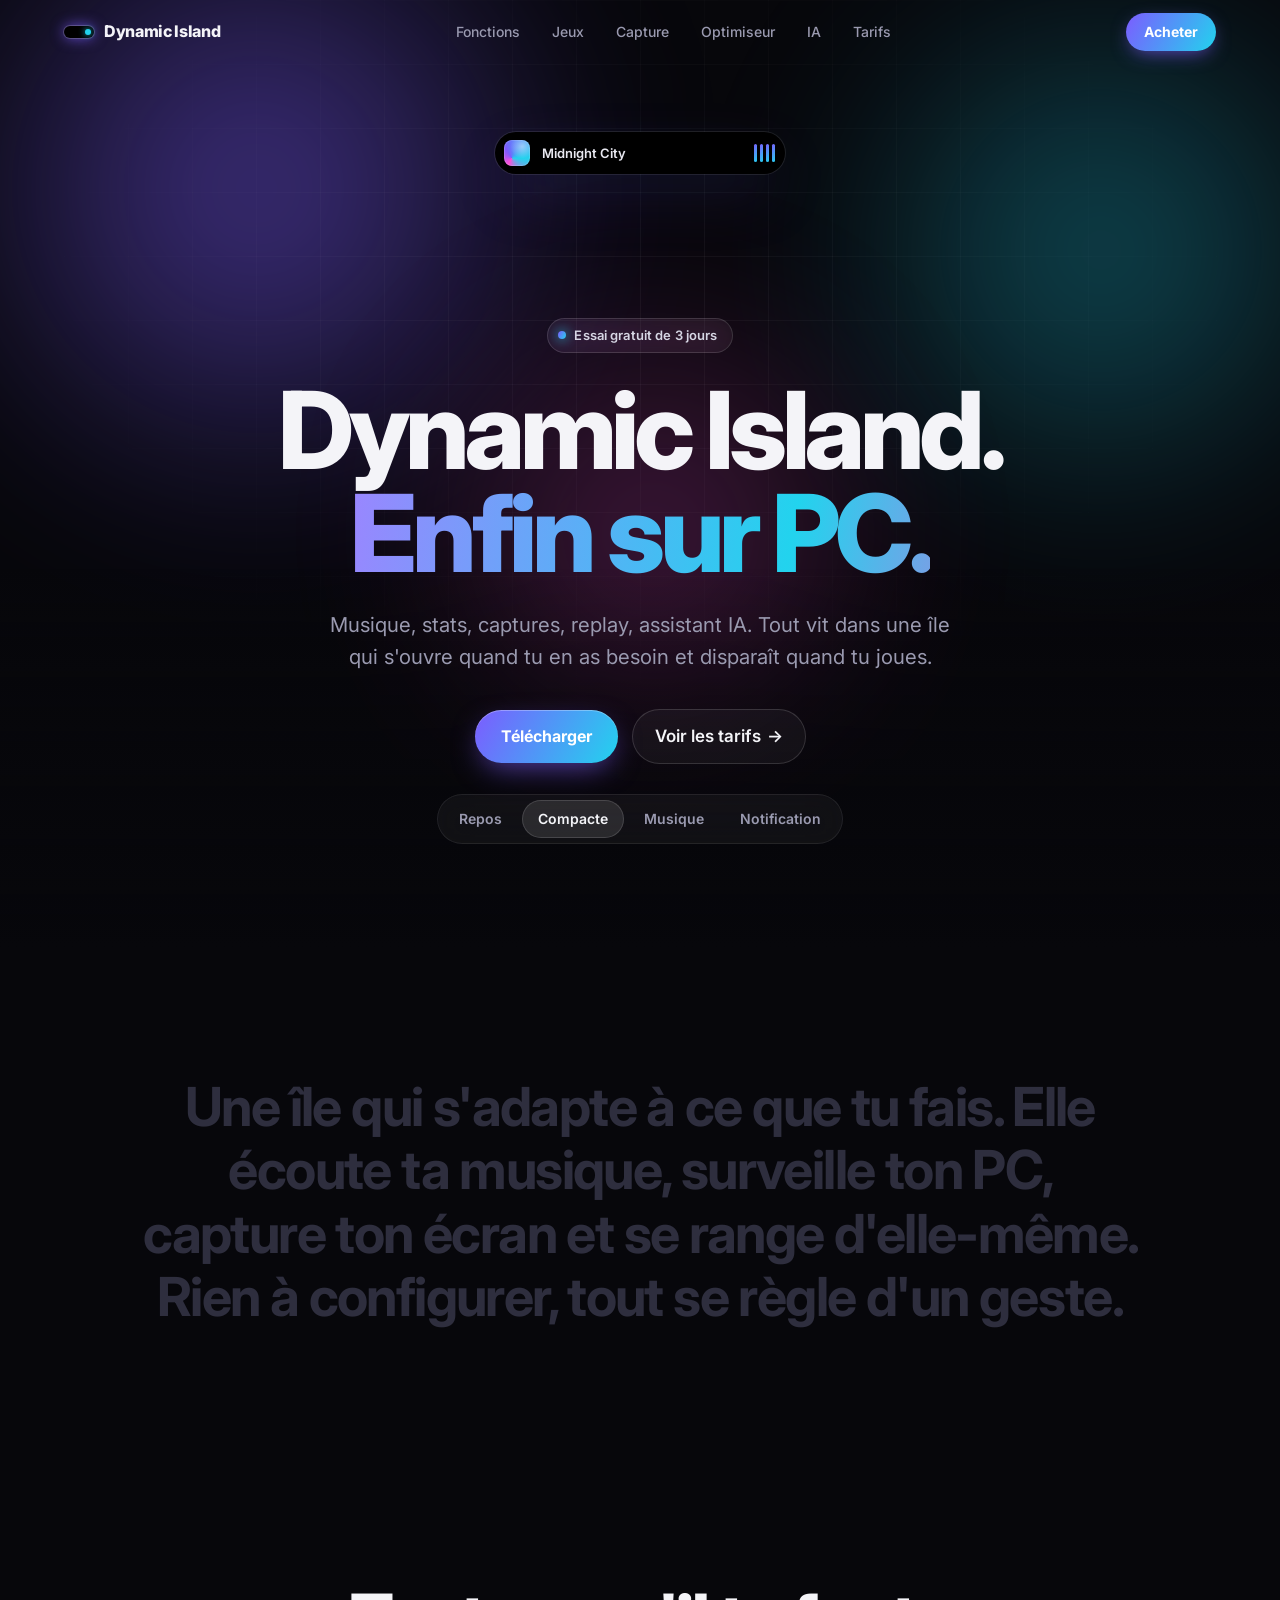
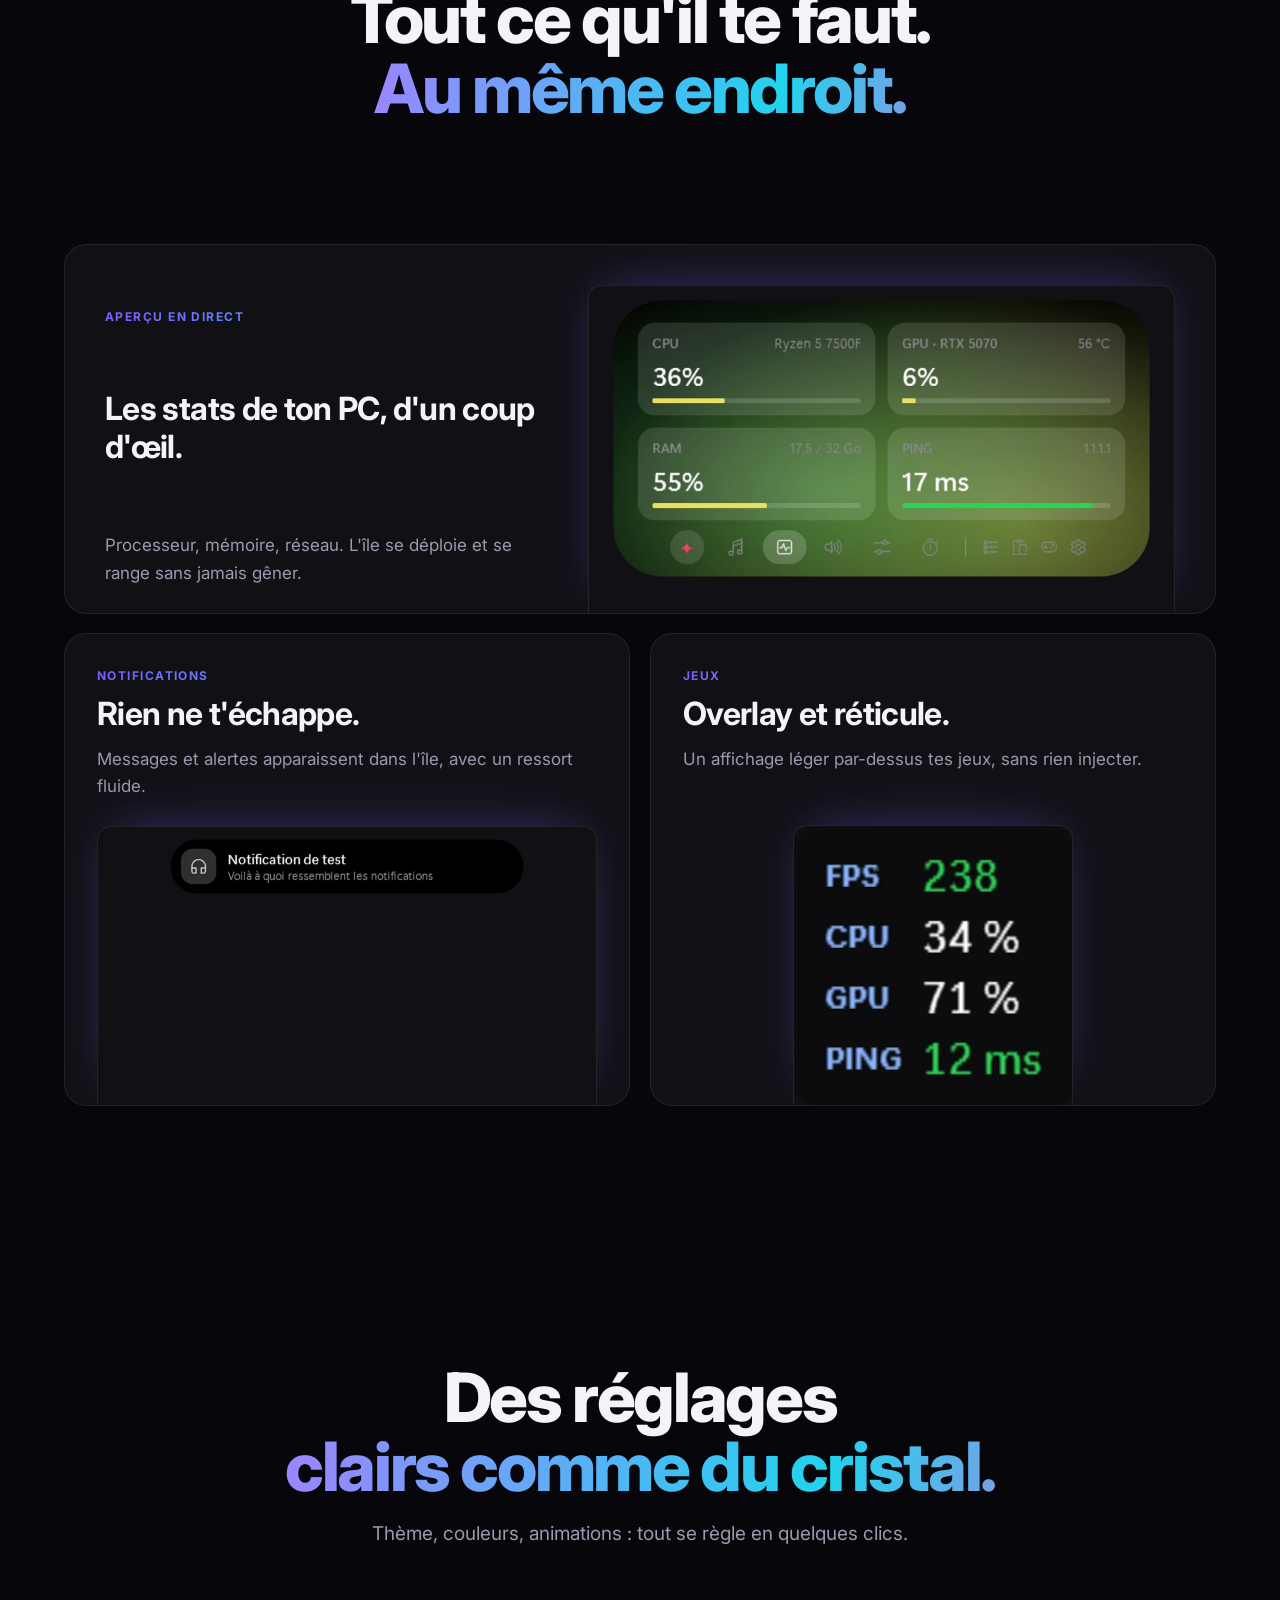
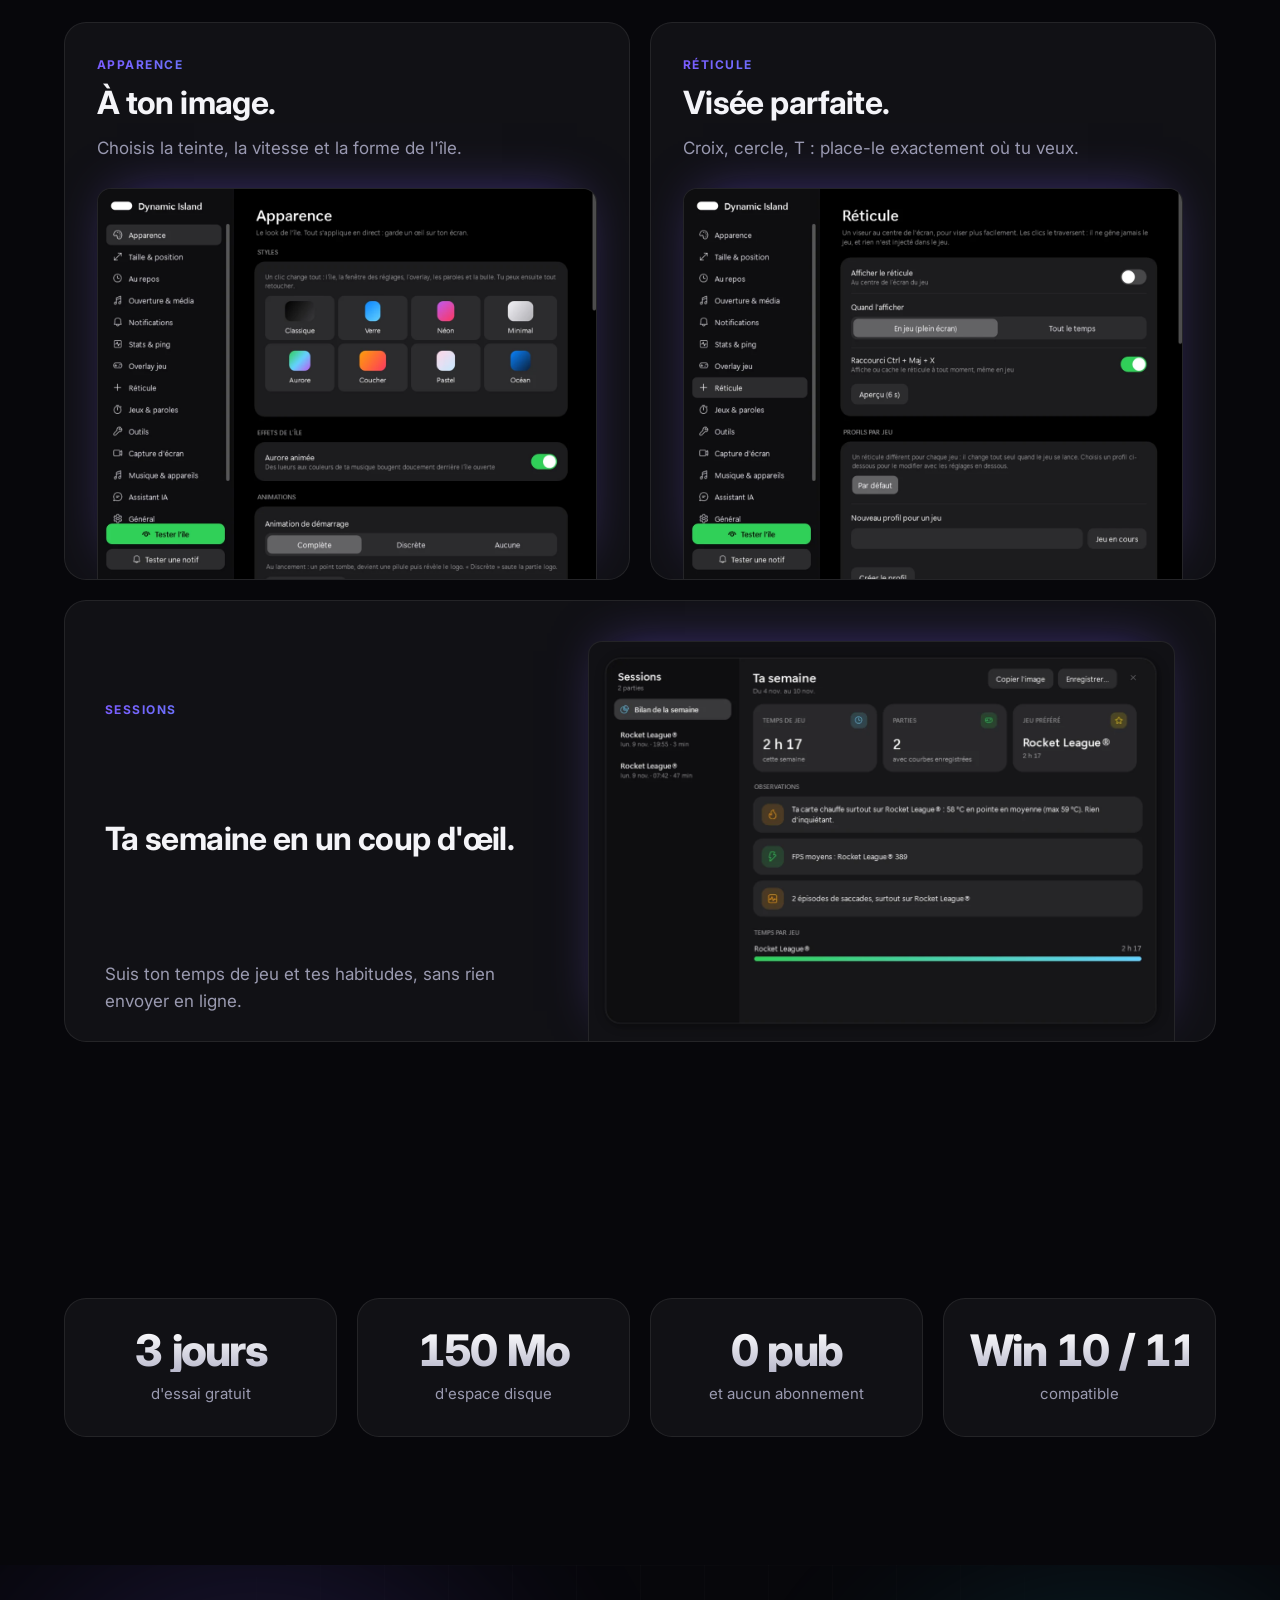
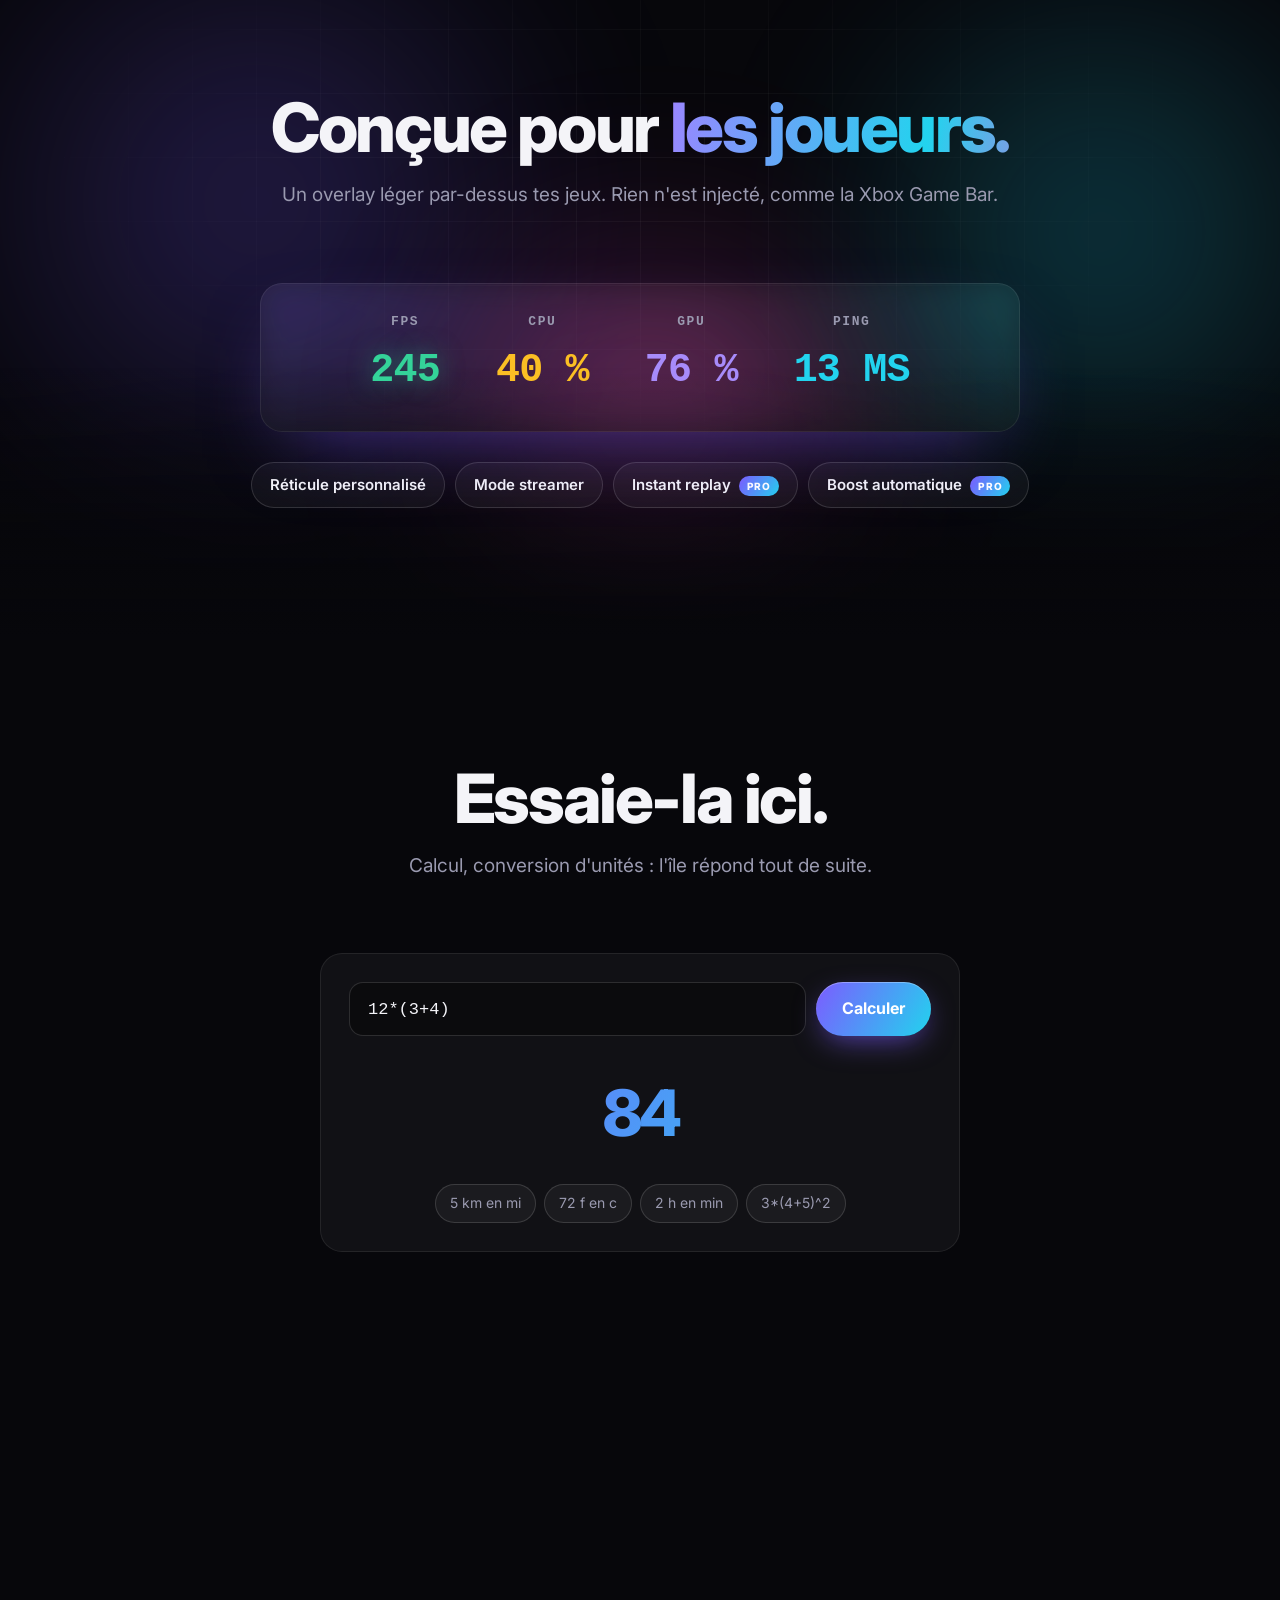
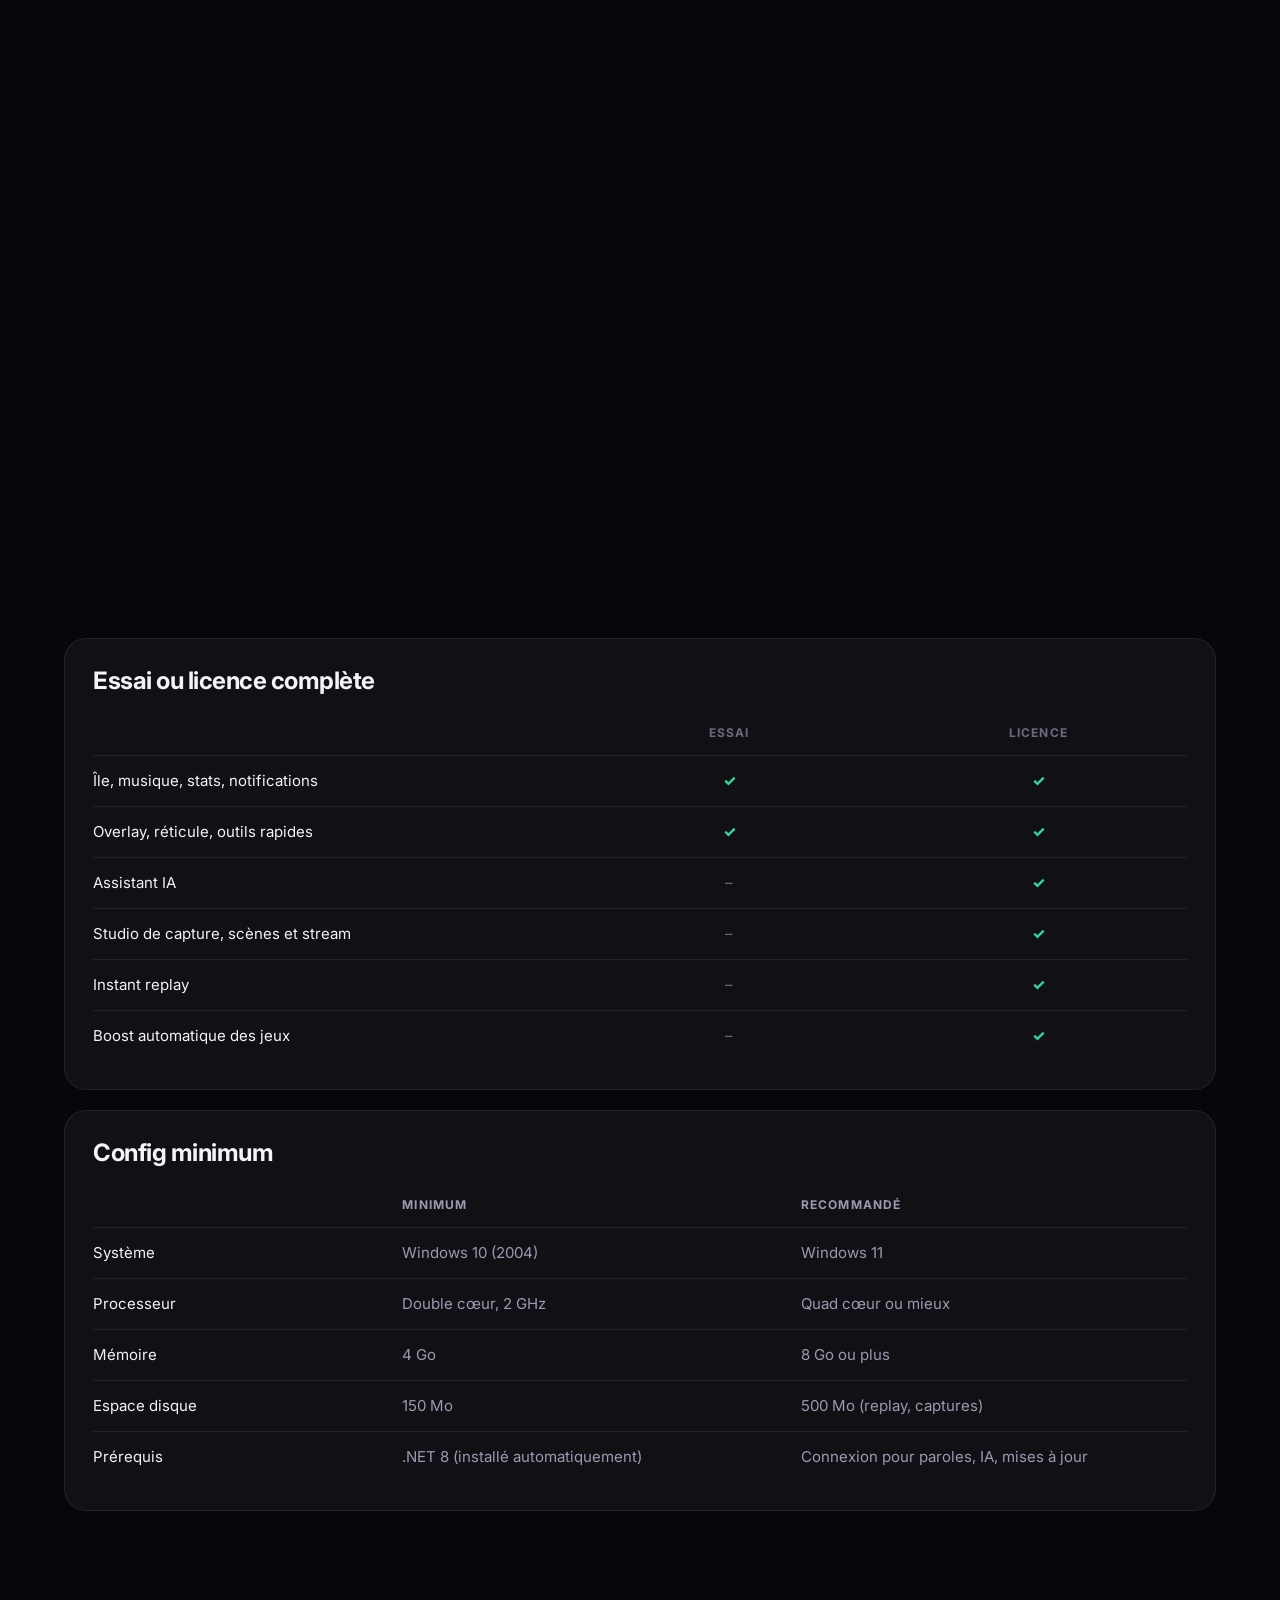
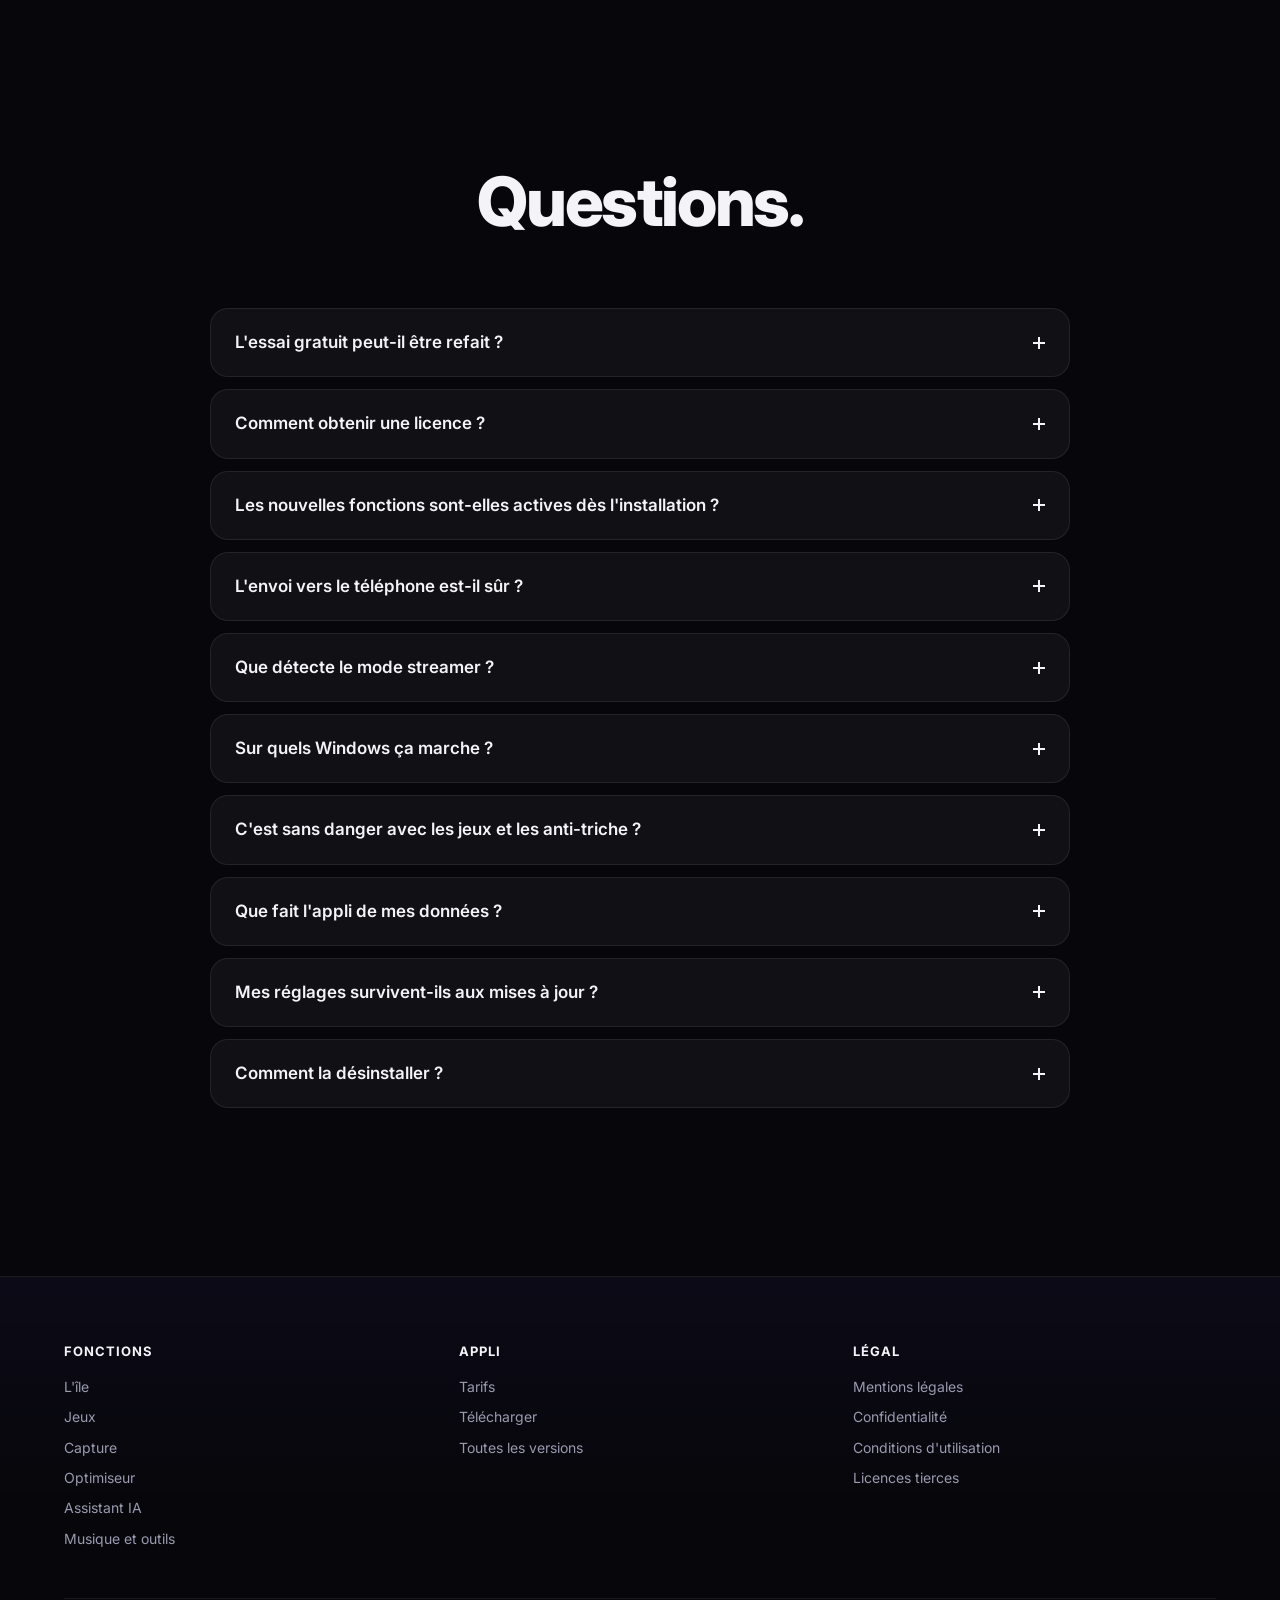
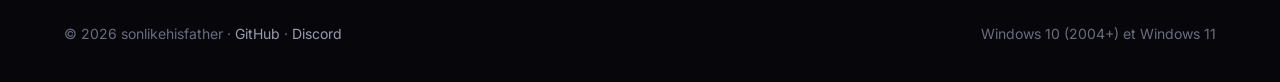
==== commit f969e086: "Site 2.0 : formules 1 an / à vie / famille, paiement Discord, landing et version React" ====
--- a/docs/index.html
+++ b/docs/index.html
@@ -5,47 +5,52 @@
   <meta name="viewport" content="width=device-width, initial-scale=1">
   <title>Dynamic Island pour Windows</title>
   <meta name="description" content="Une vraie Dynamic Island pour ton PC Windows : musique, stats, overlay, réticule, replay, assistant IA, captures et outils rapides, dans une île animée en haut de ton écran.">
-  <meta name="theme-color" content="#ffffff">
   <meta property="og:title" content="Dynamic Island pour Windows">
   <meta property="og:description" content="Ton PC a enfin son île.">
   <meta property="og:type" content="website">
-  <link rel="icon" href="data:image/svg+xml,%3Csvg xmlns='http://www.w3.org/2000/svg' viewBox='0 0 64 64'%3E%3Crect width='64' height='64' rx='16' fill='%23161618'/%3E%3Crect x='14' y='14' width='36' height='13' rx='6.5' fill='%23fff'/%3E%3Crect x='16' y='36' width='7' height='14' rx='3.5' fill='%2330d158'/%3E%3Crect x='26' y='30' width='7' height='20' rx='3.5' fill='%230a84ff'/%3E%3Crect x='36' y='34' width='7' height='16' rx='3.5' fill='%23bf5af2'/%3E%3C/svg%3E">
-  <link rel="stylesheet" href="assets/apple.css?v=3">
-  <link rel="stylesheet" href="assets/extra.css?v=3">
-  <link rel="stylesheet" href="assets/fx.css?v=1">
+  <meta name="theme-color" content="#07070B">
+  <link rel="icon" href="data:image/svg+xml,%3Csvg xmlns='http://www.w3.org/2000/svg' viewBox='0 0 64 64'%3E%3Crect width='64' height='64' rx='16' fill='%2307070B'/%3E%3Crect x='10' y='24' width='44' height='16' rx='8' fill='%23000' stroke='%237C5CFF' stroke-width='2.5'/%3E%3Ccircle cx='45' cy='32' r='3.5' fill='%2322D3EE'/%3E%3C/svg%3E">
+  <link rel="preconnect" href="https://fonts.googleapis.com"><link rel="preconnect" href="https://fonts.gstatic.com" crossorigin>
+  <link rel="stylesheet" href="https://fonts.googleapis.com/css2?family=Inter:wght@400;500;600;700;800&display=swap">
+  <link rel="stylesheet" href="assets/aurora.css?v=2">
+  <script>document.documentElement.classList.add('js')</script>
 </head>
 <body>
-<header class="nav"><div class="in"><a class="logo" href="index.html"><i></i>Dynamic Island</a><ul><li><a href="fonctionnalites.html">Fonctions</a></li><li><a href="jeux.html">Jeux</a></li><li><a href="capture.html">Capture</a></li><li><a href="optimiseur.html">Optimiseur</a></li><li><a href="assistant.html">IA</a></li><li><a href="tarifs.html">Tarifs</a></li></ul><a class="buy" href="tarifs.html">Acheter</a></div></header>
+<header class="nav"><div class="in"><a class="logo" href="index.html"><i></i>Dynamic Island</a><ul id="menu"><li><a href="fonctionnalites.html">Fonctions</a></li><li><a href="jeux.html">Jeux</a></li><li><a href="capture.html">Capture</a></li><li><a href="optimiseur.html">Optimiseur</a></li><li><a href="assistant.html">IA</a></li><li><a href="tarifs.html">Tarifs</a></li></ul><a class="buy" href="tarifs.html">Acheter</a><button class="burger" type="button" aria-label="Menu" aria-controls="menu" aria-expanded="false"><span></span></button></div></header>
 
 <main>
 <section class="hero" id="top">
+  <div class="aurora" aria-hidden="true"><i></i><i></i><i></i></div>
   <div class="wrap">
+    <div class="stage" id="decouvrir" aria-label="Démonstration de l'île">
+      <div class="island" id="island" data-s="2">
+        <div class="st s0"><i class="cam"></i></div>
+        <div class="st s1"><span class="cover sm"></span><span class="ttl">Midnight City</span><span class="eq"><i></i><i></i><i></i><i></i></span></div>
+        <div class="st s2 on">
+          <div class="np"><span class="cover"></span><span class="t">Midnight City<small>M83 · Hurry Up, We're Dreaming</small></span><span class="eq"><i></i><i></i><i></i><i></i><i></i></span></div>
+          <div class="prog"><span>1:24</span><span class="bar"><i></i></span><span>4:03</span></div>
+          <div class="ctl" aria-hidden="true"><svg viewBox="0 0 24 24"><path d="M6 6h2v12H6zM9.5 12 18 6v12z"/></svg><svg class="pp" viewBox="0 0 24 24"><path d="M7 5h3.5v14H7zM13.5 5H17v14h-3.5z"/></svg><svg viewBox="0 0 24 24"><path d="M16 6h2v12h-2zM6 6l8.5 6L6 18z"/></svg></div>
+        </div>
+        <div class="st s3"><span class="app"><svg viewBox="0 0 24 24"><path d="M4 5h16a1 1 0 0 1 1 1v10a1 1 0 0 1-1 1H9l-4 3v-3H4a1 1 0 0 1-1-1V6a1 1 0 0 1 1-1z"/></svg></span><span class="t">Nouveau message<small>« On joue ce soir ? »</small></span><span class="now">maintenant</span></div>
+      </div>
+    </div>
     <p class="eyebrow rv">Essai gratuit de 3 jours</p>
     <h1 class="rv d1">Dynamic Island.<br><span class="grad">Enfin sur PC.</span></h1>
     <p class="lead rv d2">Musique, stats, captures, replay, assistant IA. Tout vit dans une île qui s'ouvre quand tu en as besoin et disparaît quand tu joues.</p>
     <div class="cta rv d2"><a class="btn" href="https://github.com/sonlikehisfather/dynamic-island-releases/releases/latest/download/DynamicIsland-win-Setup.exe">Télécharger</a><a class="more" href="#tarifs">Voir les tarifs</a></div>
-
-    <div class="stage rv" id="decouvrir" aria-label="Démonstration de l'île">
-      <div class="island" id="island" data-s="0">
-        <div><span style="margin:auto;color:#636366">●</span></div>
-        <div><span class="cover" style="width:26px;height:26px;border-radius:7px"></span><span>Midnight City</span><span class="eq"><i></i><i></i><i></i></span></div>
-        <div><span class="cover"></span><span class="t">Midnight City<small>M83 · Hurry Up, We're Dreaming</small><span class="bar"><i></i></span></span></div>
-        <div><span class="cover" style="background:#30d158"></span><span class="t">Nouveau message<small>« On joue ce soir ? »</small></span></div>
-      </div>
-    </div>
-    <div class="tabs" id="tabs" role="tablist">
-      <button role="tab" aria-selected="true">Repos</button><button role="tab" aria-selected="false">Compacte</button><button role="tab" aria-selected="false">Musique</button><button role="tab" aria-selected="false">Notification</button>
+    <div class="tabs rv d3" id="tabs" role="tablist" aria-label="États de l'île">
+      <button role="tab" aria-selected="false">Repos</button><button role="tab" aria-selected="false">Compacte</button><button role="tab" aria-selected="true">Musique</button><button role="tab" aria-selected="false">Notification</button>
     </div>
   </div>
 </section>
 
-<section class="alt">
+<section>
   <div class="wrap"><p class="story">Une île qui s'adapte à ce que tu fais. Elle écoute ta musique, surveille ton PC, capture ton écran et se range d'elle-même. Rien à configurer, tout se règle d'un geste.</p></div>
 </section>
 
 <section id="fonctions">
   <div class="wrap">
-    <div class="head"><h2 class="rv">Tout ce qu'il te faut.<br>Au même endroit.</h2><p class="rv d1">Des fonctions pensées pour être belles, rapides et discrètes.</p></div>
+    <div class="head"><h2 class="rv">Tout ce qu'il te faut.<br><span class="grad">Au même endroit.</span></h2><p class="rv d1">Des fonctions pensées pour être belles, rapides et discrètes.</p></div>
     <div class="tiles">
       <div class="tile wide c4"><p class="k">Aperçu en direct</p><h3>Les stats de ton PC, d'un coup d'œil.</h3><p>Processeur, mémoire, réseau. L'île se déploie et se range sans jamais gêner.</p><img src="assets/img/ile-stats.webp" alt="L'île affichant les statistiques du PC" loading="lazy"></div>
       <div class="tile c1"><p class="k">Notifications</p><h3>Rien ne t'échappe.</h3><p>Messages et alertes apparaissent dans l'île, avec un ressort fluide.</p><img src="assets/img/ile-notification.webp" alt="Une notification dans l'île" loading="lazy"></div>
@@ -54,9 +59,9 @@
   </div>
 </section>
 
-<section class="alt" id="apercu">
+<section id="apercu">
   <div class="wrap">
-    <div class="head"><h2 class="rv">Des réglages<br>clairs comme du cristal.</h2><p class="rv d1">Thème, couleurs, animations : tout se règle en quelques clics.</p></div>
+    <div class="head"><h2 class="rv">Des réglages<br><span class="grad">clairs comme du cristal.</span></h2><p class="rv d1">Thème, couleurs, animations : tout se règle en quelques clics.</p></div>
     <div class="tiles">
       <div class="tile c2"><p class="k">Apparence</p><h3>À ton image.</h3><p>Choisis la teinte, la vitesse et la forme de l'île.</p><img src="assets/img/reglages-apparence.webp" alt="Réglages d'apparence" loading="lazy"></div>
       <div class="tile c3"><p class="k">Réticule</p><h3>Visée parfaite.</h3><p>Croix, cercle, T : place-le exactement où tu veux.</p><img src="assets/img/reglages-reticule.webp" alt="Réglages du réticule" loading="lazy"></div>
@@ -67,18 +72,19 @@
 
 <section>
   <div class="wrap facts">
-    <div class="rv"><b>3 jours</b><span>d'essai gratuit</span></div>
-    <div class="rv d1"><b>150 Mo</b><span>d'espace disque</span></div>
-    <div class="rv d1"><b>0 pub</b><span>et aucun abonnement</span></div>
-    <div class="rv d2"><b>Win 10 / 11</b><span>compatible</span></div>
+    <div class="fact"><b><span data-count="3">3</span> jours</b><span>d'essai gratuit</span></div>
+    <div class="fact"><b><span data-count="150">150</span> Mo</b><span>d'espace disque</span></div>
+    <div class="fact"><b>0 pub</b><span>et aucun abonnement</span></div>
+    <div class="fact"><b>Win 10 / 11</b><span>compatible</span></div>
   </div>
 </section>
 
-<section class="dark" id="jeux">
+<section class="band" id="jeux">
+  <div class="aurora" aria-hidden="true"><i></i><i></i><i></i></div>
   <div class="wrap">
-    <div class="head"><h2 class="rv">Conçue pour les joueurs.</h2><p class="rv d1">Un overlay léger par-dessus tes jeux. Rien n'est injecté, comme la Xbox Game Bar.</p></div>
+    <div class="head"><h2 class="rv">Conçue pour <span class="grad">les joueurs.</span></h2><p class="rv d1">Un overlay léger par-dessus tes jeux. Rien n'est injecté, comme la Xbox Game Bar.</p></div>
     <div class="hud rv" aria-label="Overlay de jeu animé"><div>FPS<b class="g" id="hFps">238</b></div><div>CPU<b class="o" id="hCpu">34 %</b></div><div>GPU<b class="v" id="hGpu">71 %</b></div><div>Ping<b class="b2" id="hPing">12 ms</b></div></div>
-    <div class="chips rv"><span>Réticule personnalisé</span><span>Mode streamer</span><span>Instant replay<b class="lock">PRO</b></span><span>Boost automatique<b class="lock">PRO</b></span></div>
+    <div class="chips rv d1"><span>Réticule personnalisé</span><span>Mode streamer</span><span>Instant replay<b class="lock">PRO</b></span><span>Boost automatique<b class="lock">PRO</b></span></div>
   </div>
 </section>
 
@@ -87,16 +93,16 @@
     <div class="head"><h2 class="rv">Essaie-la ici.</h2><p class="rv d1">Calcul, conversion d'unités : l'île répond tout de suite.</p></div>
     <div class="try rv">
       <form id="tryForm"><input id="tryIn" value="12*(3+4)" aria-label="Calcul ou conversion" autocomplete="off"><button class="btn" type="submit">Calculer</button></form>
-      <div class="out" id="tryOut">84</div>
+      <div class="out" id="tryOut" aria-live="polite">84</div>
       <div class="ex" id="tryEx"><button>5 km en mi</button><button>72 f en c</button><button>2 h en min</button><button>3*(4+5)^2</button></div>
     </div>
   </div>
 </section>
 
-<section class="alt" id="tarifs">
+<section id="tarifs">
   <div class="wrap">
-    <div class="head"><h2 class="rv">Choisis ta formule.</h2><p class="rv d1">Essaie gratuitement, puis garde-la pour toujours. Pas d'abonnement.</p></div>
-    <div class="plans rv" id="plans" role="radiogroup" aria-label="Formules"></div>
+    <div class="head"><h2 class="rv">Choisis <span class="grad">ta formule.</span></h2><p class="rv d1">Essaie gratuitement, puis garde-la pour toujours. Pas d'abonnement.</p></div>
+    <div class="plans" id="plans" role="radiogroup" aria-label="Formules"></div>
     <div class="buybar rv"><div><b id="buyName"></b><span class="p" id="buyPrice"></span><small id="buyNote"></small></div><a class="btn" id="buyBtn" href="#">Acheter</a></div>
     <div class="cmp rv"><h3>Essai ou licence complète</h3>
       <div class="row h"><span></span><span>Essai</span><span>Licence</span></div>
@@ -143,9 +149,7 @@
   <div class="foot"><div>© 2026 sonlikehisfather · <a href="https://github.com/sonlikehisfather">GitHub</a> · <a href="https://discord.com/users/1456994725566353485">Discord</a></div><div>Windows 10 (2004+) et Windows 11</div></div>
 </div></footer>
 
-<script src="assets/store.js" defer></script>
-<script src="assets/apple.js?v=3" defer></script>
-<script src="assets/extra.js?v=3" defer></script>
-<script src="assets/fx.js?v=1" defer></script>
+<script src="assets/store.js?v=3" defer></script>
+<script src="assets/aurora.js?v=1" defer></script>
 </body>
 </html>
--- a/docs/assets/aurora.css
+++ b/docs/assets/aurora.css
@@ -0,0 +1,341 @@
+/* Dynamic Island — thème « Aurora » (sombre). Un seul fichier de styles pour tout le site. */
+:root{
+  --bg:#07070B;--bg2:#0B0B12;--fg:#F4F4F8;--mut:#9A9AB0;--dim:#6B6B80;
+  --line:rgba(255,255,255,.08);--line2:rgba(255,255,255,.14);--glass:rgba(255,255,255,.045);--glass2:rgba(255,255,255,.07);
+  --v:#7C5CFF;--c:#22D3EE;--p:#FF4FD8;--ok:#34D399;
+  --grad:linear-gradient(120deg,#7C5CFF,#22D3EE);
+  --r:22px;--ease:cubic-bezier(.22,1,.36,1);--spring:cubic-bezier(.34,1.45,.5,1);
+  --font:"Inter",system-ui,-apple-system,"Segoe UI",Roboto,sans-serif;
+  color-scheme:dark;
+}
+*,*::before,*::after{box-sizing:border-box}
+html{-webkit-text-size-adjust:100%;scroll-behavior:smooth;scroll-padding-top:80px}
+body{margin:0;background:var(--bg);color:var(--fg);font:400 17px/1.6 var(--font);-webkit-font-smoothing:antialiased;overflow-x:hidden}
+img{max-width:100%;display:block}
+a{color:inherit}
+p a,li a,.doc a{color:#B7A8FF;text-decoration:underline;text-decoration-color:rgba(183,168,255,.35);text-underline-offset:3px}
+p a:hover{text-decoration-color:currentColor}
+button{font:inherit;color:inherit}
+code{font:14px ui-monospace,Consolas,monospace;background:var(--glass2);padding:2px 6px;border-radius:6px}
+::selection{background:rgba(124,92,255,.45)}
+:focus-visible{outline:2px solid var(--c);outline-offset:3px;border-radius:8px}
+main{display:block;overflow-x:clip}
+.wrap{max-width:1200px;margin:0 auto;padding:0 24px}
+section{padding:clamp(72px,10vw,136px) 0;position:relative}
+h1,h2,h3{margin:0;font-weight:800;letter-spacing:-.035em;line-height:1.02}
+h1{font-size:clamp(44px,8.4vw,108px);letter-spacing:-.05em;line-height:.96}
+h2{font-size:clamp(34px,5.4vw,68px)}
+h3{font-size:clamp(20px,2vw,24px);letter-spacing:-.02em;line-height:1.2;font-weight:700}
+.grad{background:linear-gradient(100deg,#9B85FF 0%,#22D3EE 35%,#FF4FD8 65%,#9B85FF 100%);background-size:220% 100%;-webkit-background-clip:text;background-clip:text;color:transparent;animation:shine 9s linear infinite}
+@keyframes shine{to{background-position:-220% 0}}
+.eyebrow{display:inline-flex;align-items:center;gap:8px;margin:0 0 22px;padding:6px 14px 6px 10px;border:1px solid var(--line2);border-radius:99px;background:var(--glass);backdrop-filter:blur(12px);-webkit-backdrop-filter:blur(12px);font-size:13px;font-weight:600;color:#D6D6E4;letter-spacing:.01em}
+.eyebrow::before{content:"";width:8px;height:8px;border-radius:50%;background:var(--grad);box-shadow:0 0 12px var(--c)}
+.lead{font-size:clamp(18px,1.6vw,21px);color:var(--mut);max-width:640px;margin:24px auto 0;line-height:1.55}
+.head{text-align:center;max-width:820px;margin:0 auto clamp(40px,6vw,72px)}
+.head p{color:var(--mut);font-size:19px;margin:18px 0 0}
+
+/* ───── Boutons ───── */
+.cta{display:flex;gap:14px;justify-content:center;align-items:center;flex-wrap:wrap;margin-top:36px}
+.btn{position:relative;display:inline-flex;align-items:center;justify-content:center;gap:8px;padding:14px 26px;border:0;border-radius:99px;background:var(--grad);color:#fff;font-weight:700;font-size:16px;text-decoration:none;cursor:pointer;box-shadow:0 10px 30px -8px rgba(124,92,255,.7),inset 0 1px 0 rgba(255,255,255,.3);transition:transform .35s var(--ease),box-shadow .35s var(--ease);isolation:isolate;overflow:hidden}
+.btn::after{content:"";position:absolute;inset:0;background:linear-gradient(110deg,transparent 30%,rgba(255,255,255,.35) 50%,transparent 70%);transform:translateX(-120%);transition:transform .8s var(--ease);z-index:-1}
+.btn:hover{transform:translateY(-2px);box-shadow:0 18px 40px -10px rgba(34,211,238,.6),inset 0 1px 0 rgba(255,255,255,.3)}
+.btn:hover::after{transform:translateX(120%)}
+.more{display:inline-flex;align-items:center;gap:6px;padding:13px 22px;border-radius:99px;border:1px solid var(--line2);background:var(--glass);color:var(--fg);text-decoration:none;font-weight:600;transition:background .3s,border-color .3s}
+.more::after{content:"→";transition:transform .3s var(--ease)}
+.more:hover{background:var(--glass2);border-color:rgba(255,255,255,.24)}
+.more:hover::after{transform:translateX(4px)}
+.lock{display:inline-block;vertical-align:middle;margin-left:8px;padding:2px 8px;border-radius:99px;background:var(--grad);color:#fff;font-size:10px;font-weight:800;letter-spacing:.08em;line-height:1.6}
+
+/* ───── Navigation ───── */
+.nav{position:fixed;inset:0 0 auto;z-index:50;transition:background .4s,border-color .4s,backdrop-filter .4s;border-bottom:1px solid transparent}
+.nav.scrolled{background:rgba(7,7,11,.62);backdrop-filter:saturate(160%) blur(18px);-webkit-backdrop-filter:saturate(160%) blur(18px);border-color:var(--line)}
+.nav .in{max-width:1200px;margin:0 auto;padding:0 24px;height:64px;display:flex;align-items:center;gap:24px}
+.logo{display:flex;align-items:center;gap:10px;font-weight:800;letter-spacing:-.02em;text-decoration:none;font-size:16px;white-space:nowrap}
+.logo i{width:30px;height:12px;border-radius:99px;background:#000;box-shadow:0 0 0 1px rgba(255,255,255,.18),0 0 14px rgba(124,92,255,.8);position:relative}
+.logo i::after{content:"";position:absolute;right:3px;top:3px;width:6px;height:6px;border-radius:50%;background:var(--c);box-shadow:0 0 6px var(--c)}
+.nav ul{display:flex;gap:4px;list-style:none;margin:0 auto;padding:0}
+.nav ul a{display:block;padding:8px 14px;border-radius:99px;color:var(--mut);text-decoration:none;font-size:14px;font-weight:500;transition:color .25s,background .25s}
+.nav ul a:hover{color:var(--fg);background:var(--glass)}
+.nav ul a.on{color:var(--fg);background:var(--glass2)}
+.nav .buy{margin-left:auto;padding:8px 18px;border-radius:99px;background:var(--grad);color:#fff;text-decoration:none;font-size:14px;font-weight:700;box-shadow:0 6px 20px -6px rgba(124,92,255,.8);transition:transform .3s var(--ease)}
+.nav ul+.buy{margin-left:0}
+.nav .buy:hover{transform:translateY(-1px)}
+.burger{display:none;width:42px;height:42px;border:1px solid var(--line2);border-radius:12px;background:var(--glass);cursor:pointer;position:relative}
+.burger span,.burger span::before,.burger span::after{position:absolute;left:12px;width:16px;height:2px;border-radius:2px;background:var(--fg);transition:transform .35s var(--ease),opacity .2s}
+.burger span{top:19px}
+.burger span::before,.burger span::after{content:"";left:0}
+.burger span::before{transform:translateY(-6px)}.burger span::after{transform:translateY(6px)}
+.nav.open .burger span{background:transparent}
+.nav.open .burger span::before{transform:rotate(45deg);background:var(--fg)}
+.nav.open .burger span::after{transform:rotate(-45deg);background:var(--fg)}
+
+/* ───── Fond aurora ───── */
+.aurora{position:absolute;inset:0;overflow:hidden;pointer-events:none;z-index:-1}
+.aurora i{position:absolute;border-radius:50%;filter:blur(90px);opacity:.55;will-change:transform}
+.aurora i:nth-child(1){width:56vw;height:56vw;max-width:760px;max-height:760px;left:-8%;top:-18%;background:radial-gradient(circle,#7C5CFF 0%,transparent 68%);animation:drift1 22s ease-in-out infinite alternate}
+.aurora i:nth-child(2){width:48vw;height:48vw;max-width:640px;max-height:640px;right:-10%;top:-6%;background:radial-gradient(circle,#22D3EE 0%,transparent 68%);opacity:.38;animation:drift2 26s ease-in-out infinite alternate}
+.aurora i:nth-child(3){width:42vw;height:42vw;max-width:560px;max-height:560px;left:30%;top:28%;background:radial-gradient(circle,#FF4FD8 0%,transparent 68%);opacity:.3;animation:drift3 30s ease-in-out infinite alternate}
+@keyframes drift1{to{transform:translate(18vw,10vh) scale(1.15)}}
+@keyframes drift2{to{transform:translate(-16vw,14vh) scale(.9)}}
+@keyframes drift3{to{transform:translate(-12vw,-12vh) scale(1.2)}}
+.aurora::after{content:"";position:absolute;inset:0;background-image:linear-gradient(var(--line) 1px,transparent 1px),linear-gradient(90deg,var(--line) 1px,transparent 1px);background-size:64px 64px;-webkit-mask:radial-gradient(ellipse 70% 60% at 50% 30%,#000 10%,transparent 75%);mask:radial-gradient(ellipse 70% 60% at 50% 30%,#000 10%,transparent 75%);opacity:.55}
+.aurora::before{content:"";position:absolute;inset:auto 0 0;height:40%;background:linear-gradient(transparent,var(--bg));z-index:1}
+
+/* ───── Héros ───── */
+.hero{padding:120px 0 clamp(64px,8vw,110px);text-align:center;isolation:isolate;min-height:min(100svh,980px)}
+.hero h1{margin-top:4px}
+.stage{height:190px;display:flex;justify-content:center;align-items:flex-start;padding-top:12px;margin-bottom:8px}
+
+/* L'île de démonstration */
+.island{--w:132px;--h:38px;--rad:19px;position:relative;width:var(--w);height:var(--h);border-radius:var(--rad);background:#000;color:#fff;text-align:left;
+  box-shadow:0 0 0 1px rgba(255,255,255,.09),0 24px 60px -18px rgba(124,92,255,.75),0 8px 50px -20px rgba(34,211,238,.6);
+  transition:width .7s var(--spring),height .7s var(--spring),border-radius .7s var(--spring);overflow:hidden}
+.island[data-s="1"]{--w:290px;--h:42px;--rad:21px}
+.island[data-s="2"]{--w:min(400px,calc(100vw - 32px));--h:164px;--rad:42px}
+.island[data-s="3"]{--w:min(372px,calc(100vw - 32px));--h:78px;--rad:39px}
+.island .st{position:absolute;inset:0;display:flex;align-items:center;gap:12px;opacity:0;transform:scale(.9);transition:opacity .25s,transform .45s var(--ease);pointer-events:none}
+.island .st.on{opacity:1;transform:none;transition:opacity .4s .22s,transform .6s .18s var(--spring)}
+.island .s0{justify-content:flex-end;padding:0 13px}
+.cam{width:11px;height:11px;border-radius:50%;background:radial-gradient(circle at 35% 35%,#2b3a66,#0a0d18 70%);box-shadow:0 0 0 1px #1a1a24}
+.island .s1{padding:0 10px 0 9px}
+.island .s1 .ttl{flex:1;font-size:13px;font-weight:600;color:#E8E8F0;white-space:nowrap}
+.cover{flex:none;width:58px;height:58px;border-radius:14px;background:conic-gradient(from 210deg at 30% 70%,#FF4FD8,#7C5CFF,#22D3EE,#FF4FD8);box-shadow:inset 0 0 0 1px rgba(255,255,255,.15);position:relative;overflow:hidden}
+.cover::after{content:"";position:absolute;inset:0;background:radial-gradient(circle at 70% 25%,rgba(255,255,255,.45),transparent 45%)}
+.cover.sm{width:26px;height:26px;border-radius:8px}
+.eq{display:flex;align-items:flex-end;gap:3px;height:18px;flex:none}
+.eq i{width:3px;height:100%;border-radius:2px;background:var(--grad);transform-origin:bottom;animation:eq .9s ease-in-out infinite alternate}
+.eq i:nth-child(2){animation-duration:.6s;animation-delay:-.2s}
+.eq i:nth-child(3){animation-duration:1.1s;animation-delay:-.5s}
+.eq i:nth-child(4){animation-duration:.75s;animation-delay:-.3s}
+.eq i:nth-child(5){animation-duration:.95s;animation-delay:-.7s}
+@keyframes eq{0%{transform:scaleY(.2)}100%{transform:scaleY(1)}}
+.island .s2{flex-direction:column;align-items:stretch;justify-content:center;gap:12px;padding:18px 22px}
+.np{display:flex;align-items:center;gap:14px}
+.np .t{flex:1;min-width:0;font-weight:700;font-size:16px;line-height:1.25;white-space:nowrap;overflow:hidden;text-overflow:ellipsis}
+.island small{display:block;font-weight:500;font-size:13px;color:var(--mut);overflow:hidden;text-overflow:ellipsis}
+.prog{display:flex;align-items:center;gap:10px;font-size:11px;color:var(--mut);font-variant-numeric:tabular-nums}
+.prog .bar{flex:1;height:4px;border-radius:4px;background:rgba(255,255,255,.14);overflow:hidden}
+.prog .bar i{display:block;height:100%;width:100%;background:var(--grad);border-radius:4px;transform-origin:left;transform:scaleX(.35)}
+.island[data-s="2"] .prog .bar i{animation:prog 6s linear forwards}
+@keyframes prog{from{transform:scaleX(.33)}to{transform:scaleX(.48)}}
+.ctl{display:flex;justify-content:center;gap:30px;margin-top:-2px}
+.ctl svg{width:22px;height:22px;fill:#fff}
+.ctl svg.pp{width:26px;height:26px}
+.island .s3{padding:0 22px 0 14px;gap:14px}
+.app{flex:none;width:48px;height:48px;border-radius:24px;background:linear-gradient(135deg,#34D399,#22D3EE);display:grid;place-items:center}
+.app svg{width:24px;height:24px;fill:#04130c}
+.island .s3 .t{flex:1;min-width:0;font-weight:700;font-size:15px;line-height:1.3}
+.now{align-self:flex-start;margin-top:18px;font-size:11px;color:var(--dim)}
+
+.tabs{display:inline-flex;flex-wrap:wrap;justify-content:center;gap:4px;margin-top:30px;padding:5px;border:1px solid var(--line);border-radius:99px;background:var(--glass);backdrop-filter:blur(14px);-webkit-backdrop-filter:blur(14px)}
+.tabs button{border:0;background:transparent;padding:8px 16px;border-radius:99px;color:var(--mut);font-size:14px;font-weight:600;cursor:pointer;transition:color .25s,background .25s}
+.tabs button:hover{color:var(--fg)}
+.tabs button[aria-selected="true"],.tabs button.on{background:rgba(255,255,255,.1);color:var(--fg);box-shadow:inset 0 0 0 1px var(--line2)}
+
+/* ───── Texte qui s'allume ───── */
+.story{font-size:clamp(28px,4.2vw,54px);font-weight:700;letter-spacing:-.03em;line-height:1.18;max-width:1000px;margin:0 auto;text-align:center}
+.js .story span{color:#2E2E3E;transition:color .5s}
+.js .story span.on{color:var(--fg)}
+
+/* ───── Verre ───── */
+.glass,.tile,.fcard,.mini,.plan,.cmp,.specs,.try,.hud,.buybar,.faq details,.pt .ph,.shot,.fact{position:relative;background:var(--glass);border:1px solid var(--line);border-radius:var(--r);backdrop-filter:blur(16px);-webkit-backdrop-filter:blur(16px)}
+/* lueur qui suit le curseur */
+.spot::after{content:"";position:absolute;inset:0;border-radius:inherit;pointer-events:none;opacity:0;transition:opacity .4s;background:radial-gradient(420px circle at var(--mx,50%) var(--my,50%),rgba(124,92,255,.18),rgba(34,211,238,.06) 40%,transparent 65%)}
+.spot:hover::after{opacity:1}
+.tilt{transform:perspective(1100px) rotateX(var(--rx,0deg)) rotateY(var(--ry,0deg));transition:transform .5s var(--ease);will-change:transform}
+.tilt.mv{transition:transform .12s linear}
+
+/* ───── Tuiles (accueil) ───── */
+.tiles{display:grid;grid-template-columns:repeat(2,1fr);gap:20px}
+.tile{padding:32px 32px 0;overflow:hidden;display:flex;flex-direction:column}
+.tile.wide{grid-column:1/-1;display:grid;grid-template-columns:1fr 1.3fr;gap:32px;align-items:end;padding:40px 40px 0}
+.tile.wide>.k,.tile.wide>h3,.tile.wide>p{grid-column:1}
+.tile.wide img{grid-column:2;grid-row:1/span 3}
+.tile .k,.fcard .k,.pt .k{margin:0 0 10px;font-size:12px;font-weight:700;letter-spacing:.12em;text-transform:uppercase;background:var(--grad);-webkit-background-clip:text;background-clip:text;color:transparent}
+.tile h3{font-size:clamp(24px,2.6vw,32px)}
+.tile p{color:var(--mut);margin:12px 0 26px}
+.tile img{margin-top:auto;border-radius:14px 14px 0 0;border:1px solid var(--line);border-bottom:0;box-shadow:0 -10px 50px -20px rgba(124,92,255,.5);transition:transform .7s var(--ease);max-height:420px;width:100%;object-fit:cover;object-position:top}
+.tile:hover img{transform:translateY(-6px)}
+.tile.wide img{border-radius:14px 14px 0 0}
+.tile img[src*="overlay.webp"]{max-width:280px;margin-left:auto;margin-right:auto;border-radius:14px 14px 0 0}
+
+/* ───── Chiffres ───── */
+.facts{display:grid;grid-template-columns:repeat(4,1fr);gap:20px}
+.fact{padding:30px 26px;text-align:center;overflow:hidden}
+.fact b{display:block;font-size:clamp(34px,4vw,52px);font-weight:800;letter-spacing:-.04em;line-height:1;background:linear-gradient(180deg,#fff,#B9B9CC);-webkit-background-clip:text;background-clip:text;color:transparent;font-variant-numeric:tabular-nums;white-space:nowrap}
+.fact b{font-size:clamp(28px,3.4vw,46px)}
+.fact>span{display:block;margin-top:10px;color:var(--mut);font-size:15px}
+
+/* ───── Jeux ───── */
+.band{isolation:isolate}
+.band .aurora i{opacity:.28}
+.hud{display:flex;justify-content:center;gap:clamp(16px,5vw,56px);max-width:760px;margin:0 auto;padding:28px 24px;font-size:13px;font-weight:700;letter-spacing:.12em;color:var(--mut);text-transform:uppercase;font-family:ui-monospace,Consolas,monospace;box-shadow:0 30px 80px -30px rgba(124,92,255,.5)}
+.hud div{display:flex;flex-direction:column;align-items:center;gap:6px}
+.hud b{font-size:clamp(26px,4vw,40px);letter-spacing:-.02em;font-variant-numeric:tabular-nums;color:#fff}
+.hud .g{color:#34D399;text-shadow:0 0 24px rgba(52,211,153,.5)}.hud .o{color:#FBBF24}.hud .v{color:#A78BFA}.hud .b2{color:var(--c)}
+.chips{display:flex;flex-wrap:wrap;justify-content:center;gap:10px;margin-top:30px}
+.chips span{padding:10px 18px;border-radius:99px;border:1px solid var(--line2);background:var(--glass);font-size:15px;font-weight:600}
+
+/* ───── Essaie-la ───── */
+.try{max-width:640px;margin:0 auto;padding:28px;text-align:center}
+.try form{display:flex;gap:10px}
+.try input{flex:1;min-width:0;padding:14px 18px;border-radius:14px;border:1px solid var(--line2);background:rgba(0,0,0,.35);color:var(--fg);font:500 17px ui-monospace,Consolas,monospace;outline:none;transition:border-color .25s,box-shadow .25s}
+.try input:focus{border-color:var(--v);box-shadow:0 0 0 4px rgba(124,92,255,.25)}
+.out{margin:26px 0 20px;font-size:clamp(40px,7vw,64px);font-weight:800;letter-spacing:-.04em;background:var(--grad);-webkit-background-clip:text;background-clip:text;color:transparent;transition:transform .25s var(--spring);font-variant-numeric:tabular-nums}
+.out.pop{transform:scale(1.08)}
+.ex{display:flex;flex-wrap:wrap;justify-content:center;gap:8px}
+.ex button{border:1px solid var(--line2);background:var(--glass);border-radius:99px;padding:7px 14px;font-size:14px;cursor:pointer;color:var(--mut);transition:color .2s,border-color .2s}
+.ex button:hover{color:var(--fg);border-color:rgba(255,255,255,.3)}
+
+/* ───── Tarifs ───── */
+.plans{display:grid;grid-template-columns:repeat(auto-fit,minmax(min(220px,100%),1fr));gap:20px;align-items:stretch}
+.plan{display:flex;flex-direction:column;align-items:flex-start;text-align:left;padding:30px 28px;cursor:pointer;transition:border-color .3s,background .3s,transform .5s var(--ease);color:var(--fg)}
+.plan:hover{background:var(--glass2)}
+.plan.on{border-color:rgba(124,92,255,.6);background:rgba(124,92,255,.08)}
+.plan-tag{font-size:12px;font-weight:700;letter-spacing:.1em;text-transform:uppercase;color:var(--c)}
+.plan-name{font-size:24px;font-weight:800;letter-spacing:-.02em;margin-top:6px}
+.plan-price{font-size:52px;font-weight:800;letter-spacing:-.045em;line-height:1.1;margin:10px 0 4px}
+.plan-blurb{color:var(--mut);font-size:15px}
+.plan ul{list-style:none;padding:0;margin:20px 0 0;display:grid;gap:10px;font-size:15px}
+.plan li{display:flex;gap:10px;align-items:flex-start}
+.plan li::before{content:"✓";flex:none;width:20px;height:20px;margin-top:1px;border-radius:50%;background:rgba(34,211,238,.14);color:var(--c);font-size:12px;font-weight:800;display:grid;place-items:center}
+.plan-check{position:absolute;top:22px;right:22px;width:22px;height:22px;border-radius:50%;border:1.5px solid var(--line2);transition:background .3s,border-color .3s}
+.plan.on .plan-check{border-color:transparent;background:var(--grad);box-shadow:0 0 16px rgba(124,92,255,.7)}
+/* bordure en dégradé qui tourne autour de la formule mise en avant */
+@property --ang{syntax:"<angle>";initial-value:0deg;inherits:false}
+.plan.featured{border-color:transparent;background:linear-gradient(var(--bg2),var(--bg2)) padding-box,conic-gradient(from var(--ang),#7C5CFF,#22D3EE,#FF4FD8,#7C5CFF) border-box;animation:spin 6s linear infinite;box-shadow:0 30px 80px -30px rgba(124,92,255,.7)}
+.plan.featured::before{content:"Populaire";position:absolute;top:-12px;left:28px;padding:3px 12px;border-radius:99px;background:var(--grad);font-size:11px;font-weight:800;letter-spacing:.08em;text-transform:uppercase}
+@keyframes spin{to{--ang:360deg}}
+.buybar{display:flex;align-items:center;justify-content:space-between;gap:20px;margin-top:20px;padding:20px 20px 20px 28px}
+.buybar b{font-size:18px}
+.buybar .p{margin-left:12px;font-size:18px;font-weight:800;background:var(--grad);-webkit-background-clip:text;background-clip:text;color:transparent}
+.buybar small{display:block;color:var(--mut);font-size:14px;margin-top:2px}
+.cmp,.specs{margin-top:20px;padding:28px}
+.cmp h3,.specs h3{margin-bottom:14px}
+.row,.specrow{display:grid;grid-template-columns:1.6fr 1fr 1fr;gap:12px;padding:13px 0;border-top:1px solid var(--line);font-size:15px}
+.specrow{grid-template-columns:1fr 1.3fr 1.3fr}
+.row.h,.specrow.h{border-top:0;font-size:12px;font-weight:700;letter-spacing:.1em;text-transform:uppercase;color:var(--dim)}
+.row span:not(:first-child){text-align:center}
+.specrow span:not(:first-child){color:var(--mut)}
+.y{color:#34D399;font-weight:800}.n{color:var(--dim)}
+
+/* ───── FAQ ───── */
+.faq{max-width:860px;margin:0 auto;display:grid;gap:12px}
+.faq details{padding:0;border-radius:18px;transition:background .3s,border-color .3s}
+.faq details[open]{background:var(--glass2);border-color:var(--line2)}
+.faq summary{list-style:none;cursor:pointer;padding:20px 60px 20px 24px;font-weight:600;font-size:17px;position:relative}
+.faq summary::-webkit-details-marker{display:none}
+.faq summary::after{content:"";position:absolute;right:24px;top:50%;width:12px;height:12px;margin-top:-6px;background:linear-gradient(var(--fg),var(--fg)) center/12px 2px no-repeat,linear-gradient(var(--fg),var(--fg)) center/2px 12px no-repeat;transition:transform .4s var(--ease)}
+.faq details[open] summary::after{transform:rotate(135deg)}
+.faq details p{margin:0;padding:0 24px 22px;color:var(--mut)}
+
+/* ───── Pages de catégories ───── */
+.phero{padding:150px 0 clamp(56px,7vw,96px);text-align:center;isolation:isolate}
+.phero h1{font-size:clamp(42px,7vw,88px)}
+.shot{max-width:880px;margin:56px auto 0;padding:10px;border-radius:26px;box-shadow:0 40px 120px -40px rgba(124,92,255,.65),0 0 0 1px rgba(255,255,255,.04)}
+.shot img,.pt .ph img{width:100%;border-radius:17px;max-height:640px;object-fit:cover;object-position:top}
+.c1{--hue:#22D3EE}.c2{--hue:#7C5CFF}.c3{--hue:#FF4FD8}.c4{--hue:#A78BFA}
+.phero.c1 .aurora i:nth-child(1){background:radial-gradient(circle,#22D3EE 0%,transparent 68%)}
+.phero.c3 .aurora i:nth-child(1){background:radial-gradient(circle,#FF4FD8 0%,transparent 68%)}
+.pts{display:grid;gap:clamp(64px,9vw,120px)}
+.pt{display:grid;grid-template-columns:1fr 1.15fr;gap:clamp(32px,6vw,80px);align-items:center}
+.pt.flip .tx{order:2}
+.pt:not(:has(.ph)){grid-template-columns:1fr;max-width:760px;margin:0 auto;text-align:center}
+.pt .tx h3{font-size:clamp(28px,3.6vw,44px);letter-spacing:-.035em}
+.pt .tx h3::before{content:"";display:block;width:44px;height:4px;border-radius:4px;background:var(--grad);margin-bottom:20px}
+.pt:not(:has(.ph)) .tx h3::before{margin-left:auto;margin-right:auto}
+.pt .tx p{color:var(--mut);font-size:clamp(17px,1.5vw,19px);margin:16px 0 0}
+.pt .ph{padding:8px;border-radius:24px;box-shadow:0 30px 90px -40px var(--hue,#7C5CFF)}
+.minis{display:grid;grid-template-columns:repeat(auto-fit,minmax(min(160px,45%),1fr));gap:16px}
+.mini{display:flex;flex-direction:column;gap:6px;padding:24px;text-decoration:none;overflow:hidden;transition:border-color .3s,transform .5s var(--ease)}
+.mini::before{content:"";width:34px;height:34px;border-radius:11px;margin-bottom:10px;background:linear-gradient(135deg,var(--hue,#7C5CFF),rgba(255,255,255,.08));box-shadow:0 8px 24px -8px var(--hue,#7C5CFF)}
+.mini b{font-size:18px}
+.mini span{color:var(--mut);font-size:14px}
+.mini:hover{border-color:var(--line2)}
+.fgrid{display:grid;grid-template-columns:repeat(auto-fill,minmax(280px,1fr));gap:16px;margin-top:36px}
+.fcard{display:block;padding:26px;text-decoration:none;overflow:hidden;transition:border-color .3s}
+.fcard:hover{border-color:var(--line2)}
+.fcard .k{display:block}
+.fcard h3{font-size:20px}
+.fcard p{color:var(--mut);font-size:15px;margin:10px 0 0}
+.fcard[hidden]{display:none}
+#filt{display:flex;width:fit-content;margin:0 auto}
+
+/* ───── Pages légales ───── */
+.doc{max-width:760px;margin:0 auto;padding:140px 0 100px}
+.doc h1{font-size:clamp(38px,6vw,64px);margin-bottom:10px}
+.doc .date{color:var(--dim);font-size:14px;margin-bottom:40px}
+.doc h2{font-size:24px;letter-spacing:-.02em;margin:44px 0 12px}
+.doc p,.doc li{color:#C4C4D4}
+.doc ul{padding-left:20px}
+.doc .back{display:inline-block;margin-top:40px;color:var(--c);text-decoration:none;font-weight:600}
+
+/* ───── Pied de page ───── */
+footer{border-top:1px solid var(--line);padding:64px 0 36px;margin-top:40px;background:linear-gradient(180deg,rgba(124,92,255,.05),transparent 60%);font-size:14px}
+footer .cols{display:grid;grid-template-columns:repeat(3,1fr);gap:32px;margin-bottom:48px}
+footer b{display:block;margin-bottom:14px;font-size:13px;letter-spacing:.08em;text-transform:uppercase;color:var(--fg)}
+footer ul{list-style:none;padding:0;margin:0;display:grid;gap:8px}
+footer a{color:var(--mut);text-decoration:none;transition:color .2s}
+footer a:hover{color:var(--fg)}
+footer .foot{display:flex;flex-wrap:wrap;justify-content:space-between;gap:16px;color:var(--dim);padding-top:24px;border-top:1px solid var(--line)}
+footer .foot ul{display:flex;flex-wrap:wrap;gap:6px 18px}
+
+/* ───── Apparition au défilement (seulement si le JS est là) ───── */
+.js .rv{opacity:0;transform:translateY(28px);transition:opacity .9s var(--ease),transform .9s var(--ease);transition-delay:var(--dl,0s)}
+.js .rv.in{opacity:1;transform:none}
+.js .d1{--dl:.08s}.js .d2{--dl:.16s}.js .d3{--dl:.24s}
+.js .tile,.js .fcard,.js .fact,.js .mini,.js .plan{opacity:0;translate:0 28px;transition:opacity .9s var(--ease),translate .9s var(--ease),transform .5s var(--ease),border-color .3s,background .3s;transition-delay:var(--dl,0s),var(--dl,0s),0s,0s,0s}
+.js .tile.in,.js .fcard.in,.js .fact.in,.js .mini.in,.js .plan.in{opacity:1;translate:0 0}
+/* transition d'arrivée / de départ de page */
+.js body{animation:pagein .6s var(--ease) both}
+@keyframes pagein{from{opacity:0}}
+.js.leaving body{opacity:0;transition:opacity .22s}
+
+/* ───── Mobile ───── */
+@media (max-width:900px){
+  .burger{display:block;margin-left:auto}
+  .nav .buy{margin-left:0}
+  .nav ul{position:absolute;top:64px;left:12px;right:12px;flex-direction:column;gap:2px;padding:10px;border:1px solid var(--line2);border-radius:20px;background:rgba(12,12,18,.94);backdrop-filter:blur(20px);-webkit-backdrop-filter:blur(20px);opacity:0;transform:translateY(-8px) scale(.98);pointer-events:none;transition:opacity .3s,transform .35s var(--ease)}
+  .nav.open ul{opacity:1;transform:none;pointer-events:auto}
+  .nav ul a{padding:12px 16px;font-size:16px}
+  .nav.open{background:rgba(7,7,11,.8);backdrop-filter:blur(18px);-webkit-backdrop-filter:blur(18px)}
+  .tile.wide{grid-template-columns:1fr;padding:32px 28px 0;gap:0}
+  .tile.wide img{grid-column:1;grid-row:auto}
+  .tiles{grid-template-columns:1fr}
+  .facts{grid-template-columns:repeat(2,1fr)}
+  .plans{grid-template-columns:1fr}
+  .pt,.pt.flip{grid-template-columns:1fr}
+  .pt.flip .tx{order:0}
+  footer .cols{grid-template-columns:repeat(2,1fr)}
+}
+@media (max-width:560px){
+  body{font-size:16px}
+  .wrap,.nav .in{padding:0 16px}
+  .nav .buy{display:none}
+  .hero{padding-top:96px}
+  .stage{height:180px}
+  .tile{padding:26px 22px 0}
+  .tile.wide{padding:26px 22px 0}
+  .fact{padding:22px 14px}
+  .hud{flex-wrap:wrap;gap:20px 28px}
+  .hud div{width:40%}
+  .try{padding:20px}
+  .try form{flex-direction:column}
+  .buybar{flex-direction:column;align-items:stretch;padding:20px}
+  .cmp,.specs{padding:20px}
+  .row,.specrow{font-size:14px;gap:8px}
+  .specrow{grid-template-columns:1fr 1fr;}
+  .specrow span:first-child{grid-column:1/-1;font-weight:600}
+  .specrow.h span:first-child{display:none}
+  footer .cols{grid-template-columns:1fr 1fr}
+  .tabs button{padding:8px 12px;font-size:13px}
+  #filt{width:auto}
+}
+
+/* ───── Mouvement réduit : tout est visible, rien ne bouge ───── */
+@media (prefers-reduced-motion:reduce){
+  *,*::before,*::after{animation:none!important;transition:none!important;scroll-behavior:auto!important}
+  .js .rv,.js .tile,.js .fcard,.js .fact,.js .mini,.js .plan{opacity:1;transform:none;translate:none}
+  .tilt{transform:none}
+  .eq i{transform:scaleY(.6)}
+}
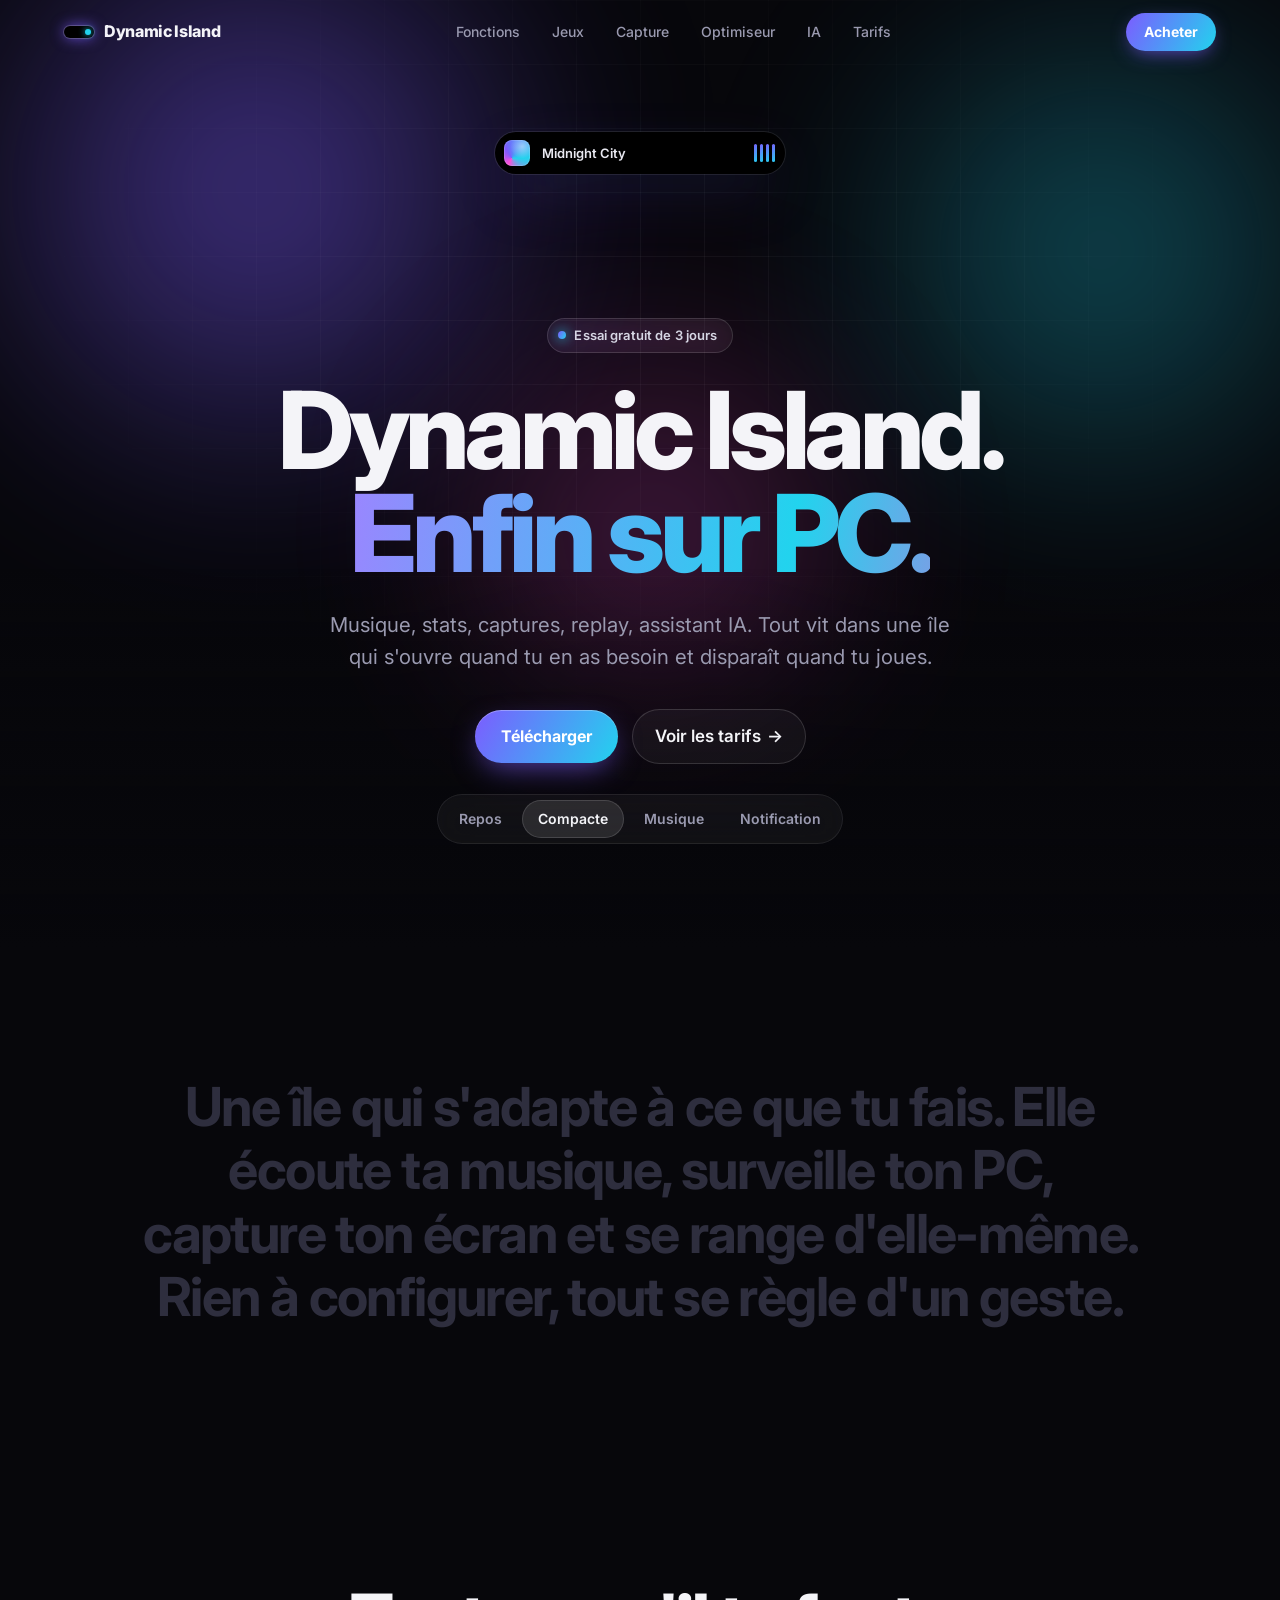
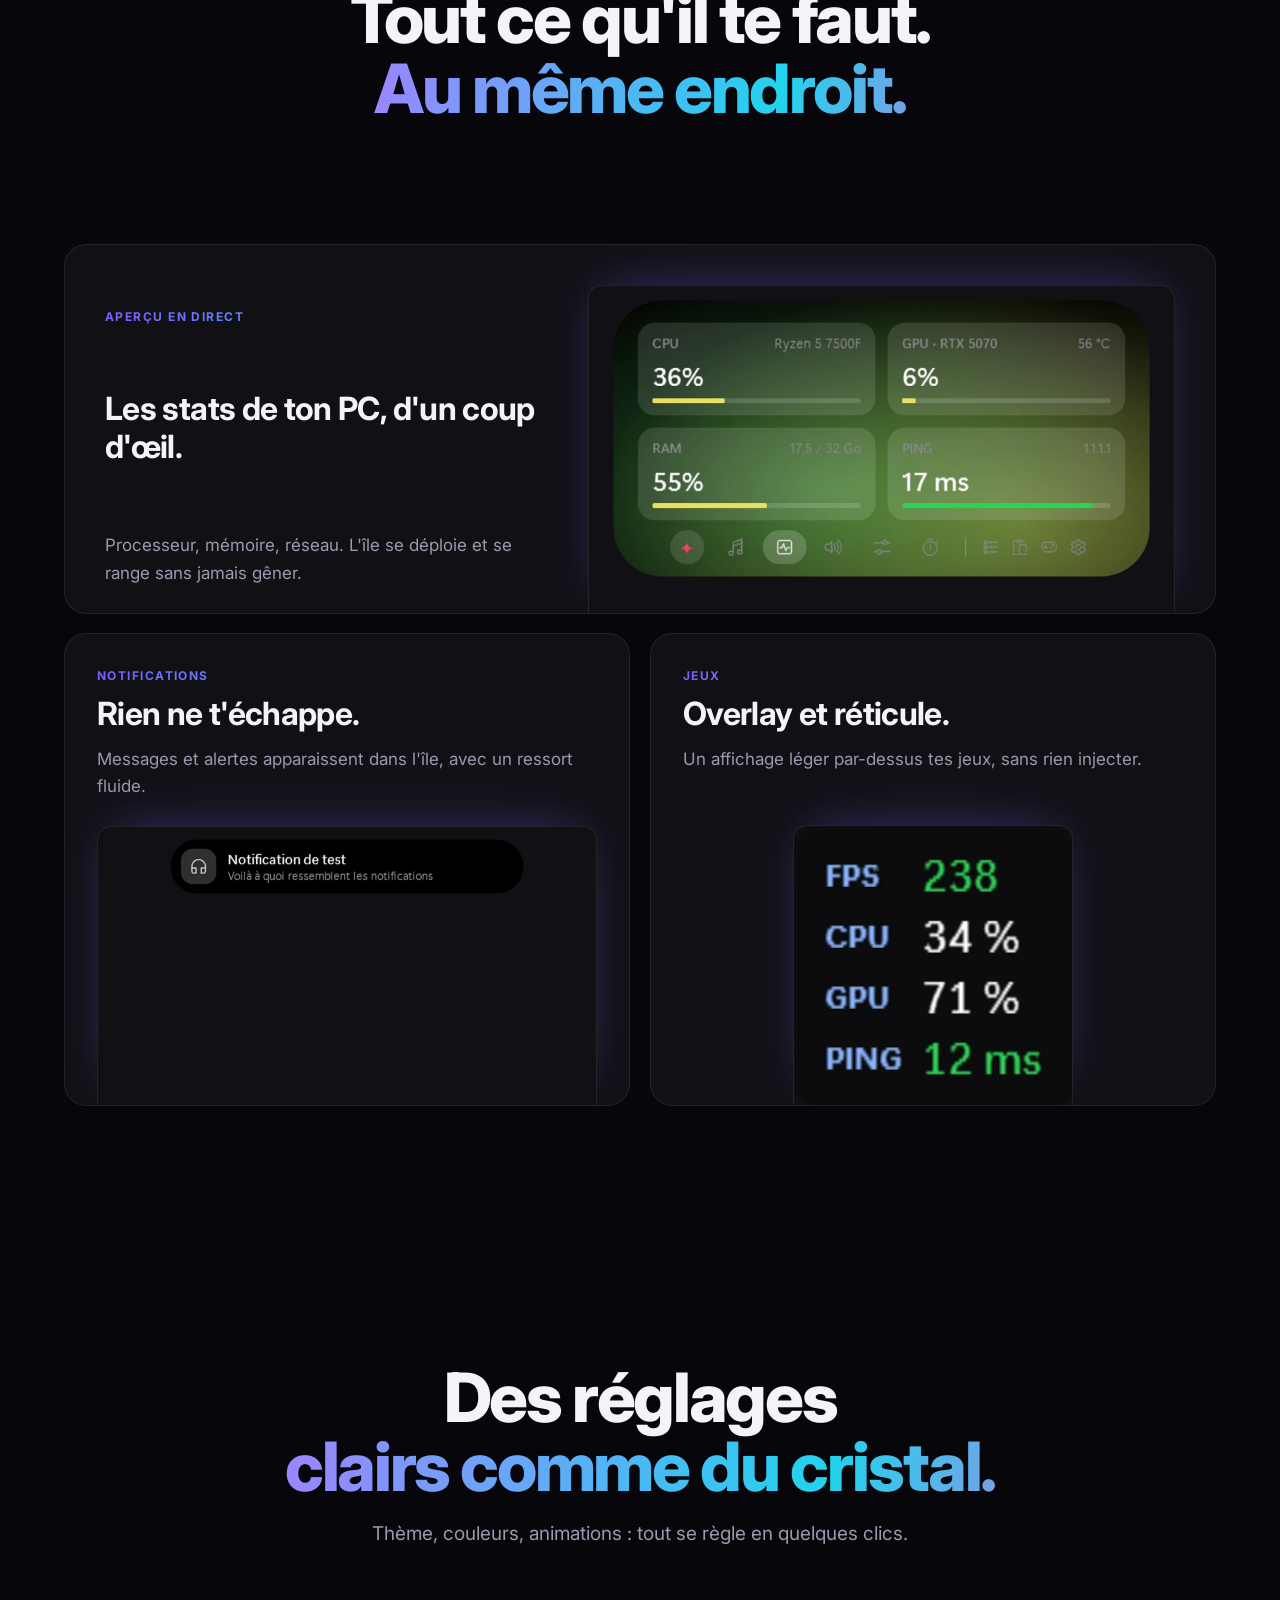
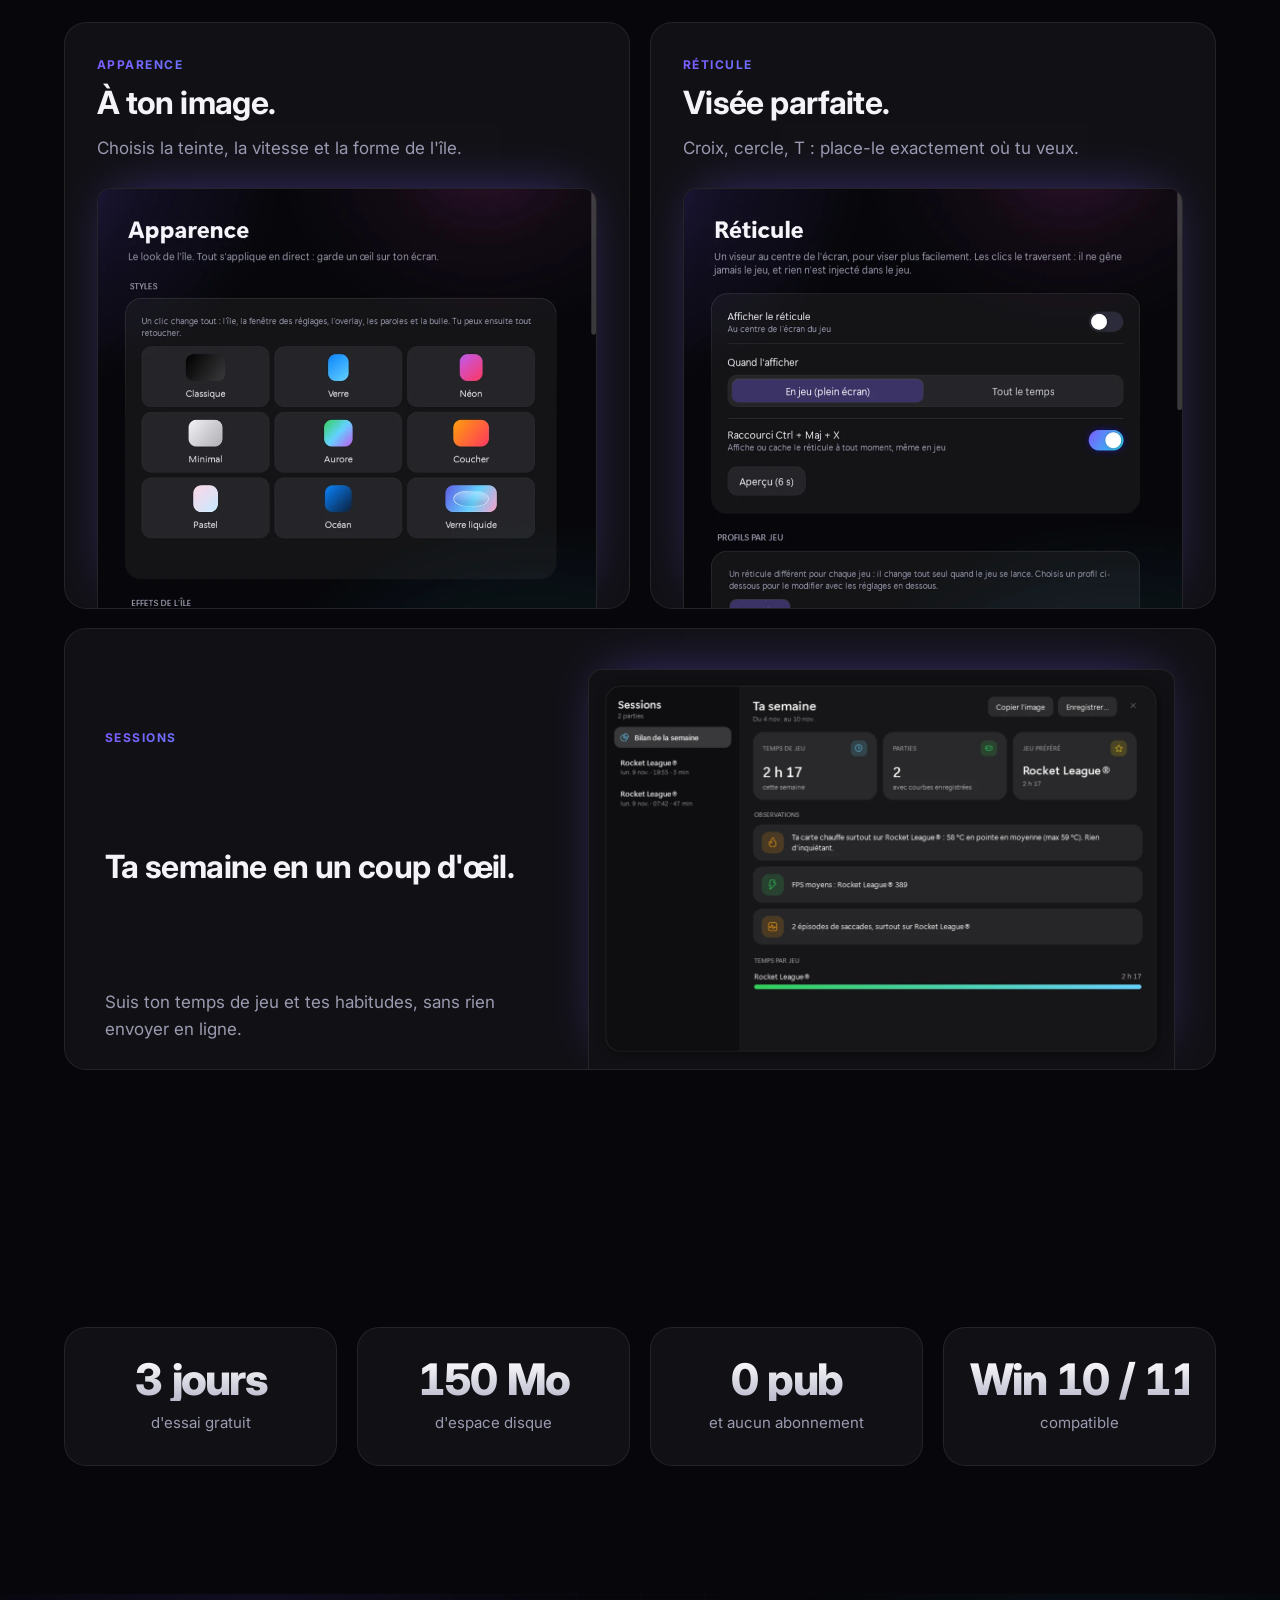
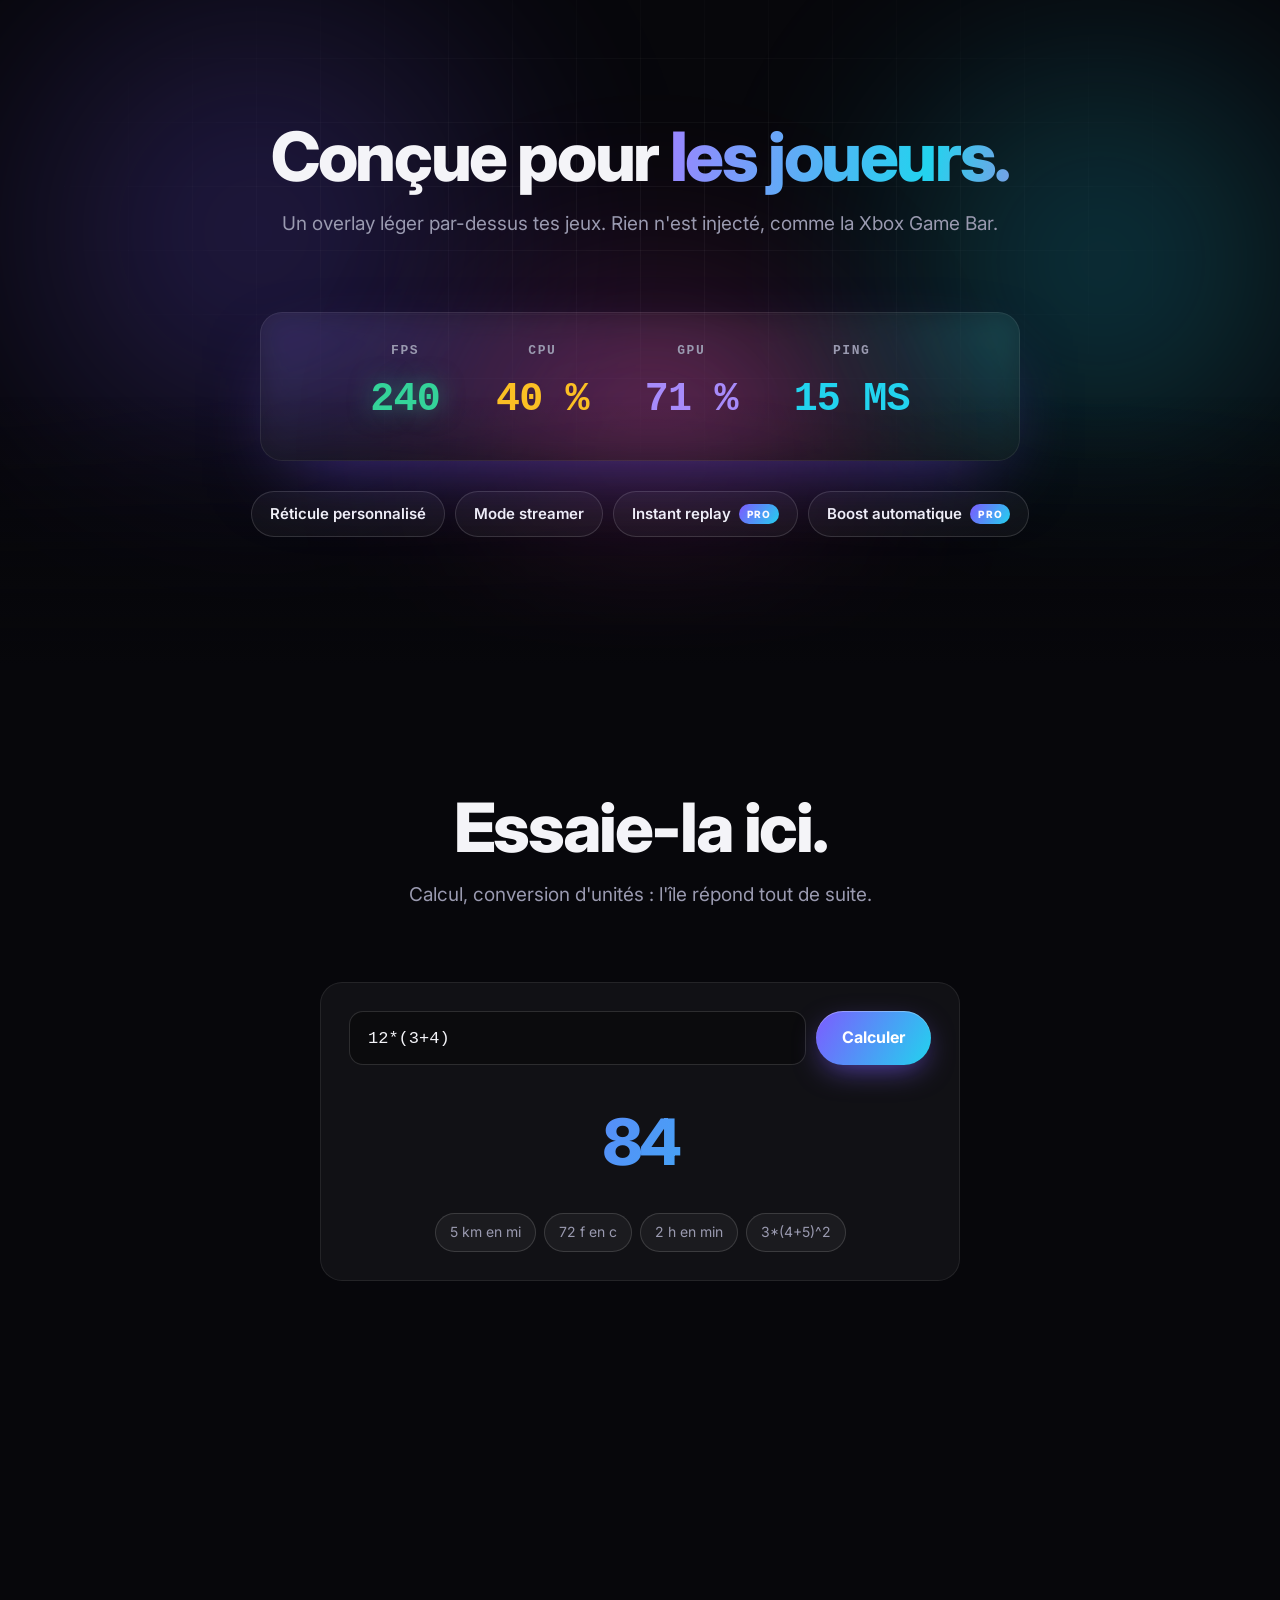
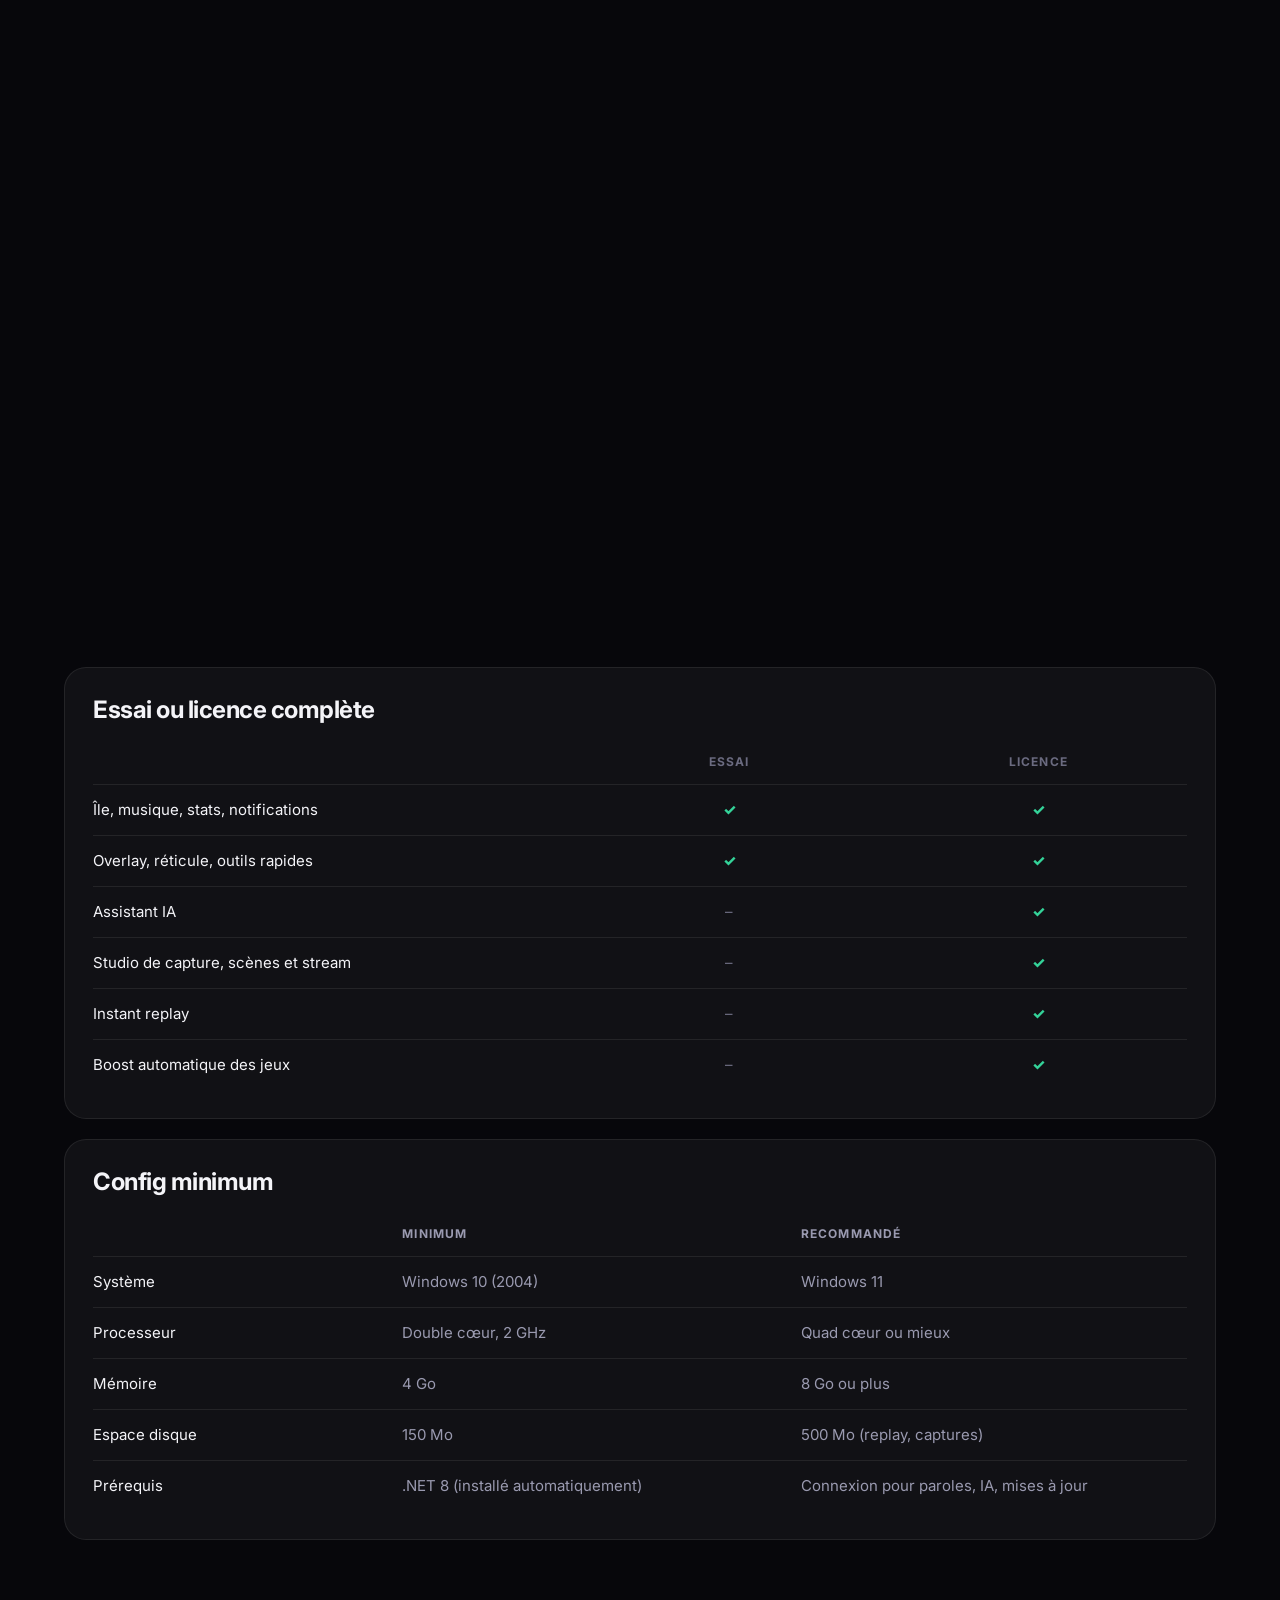
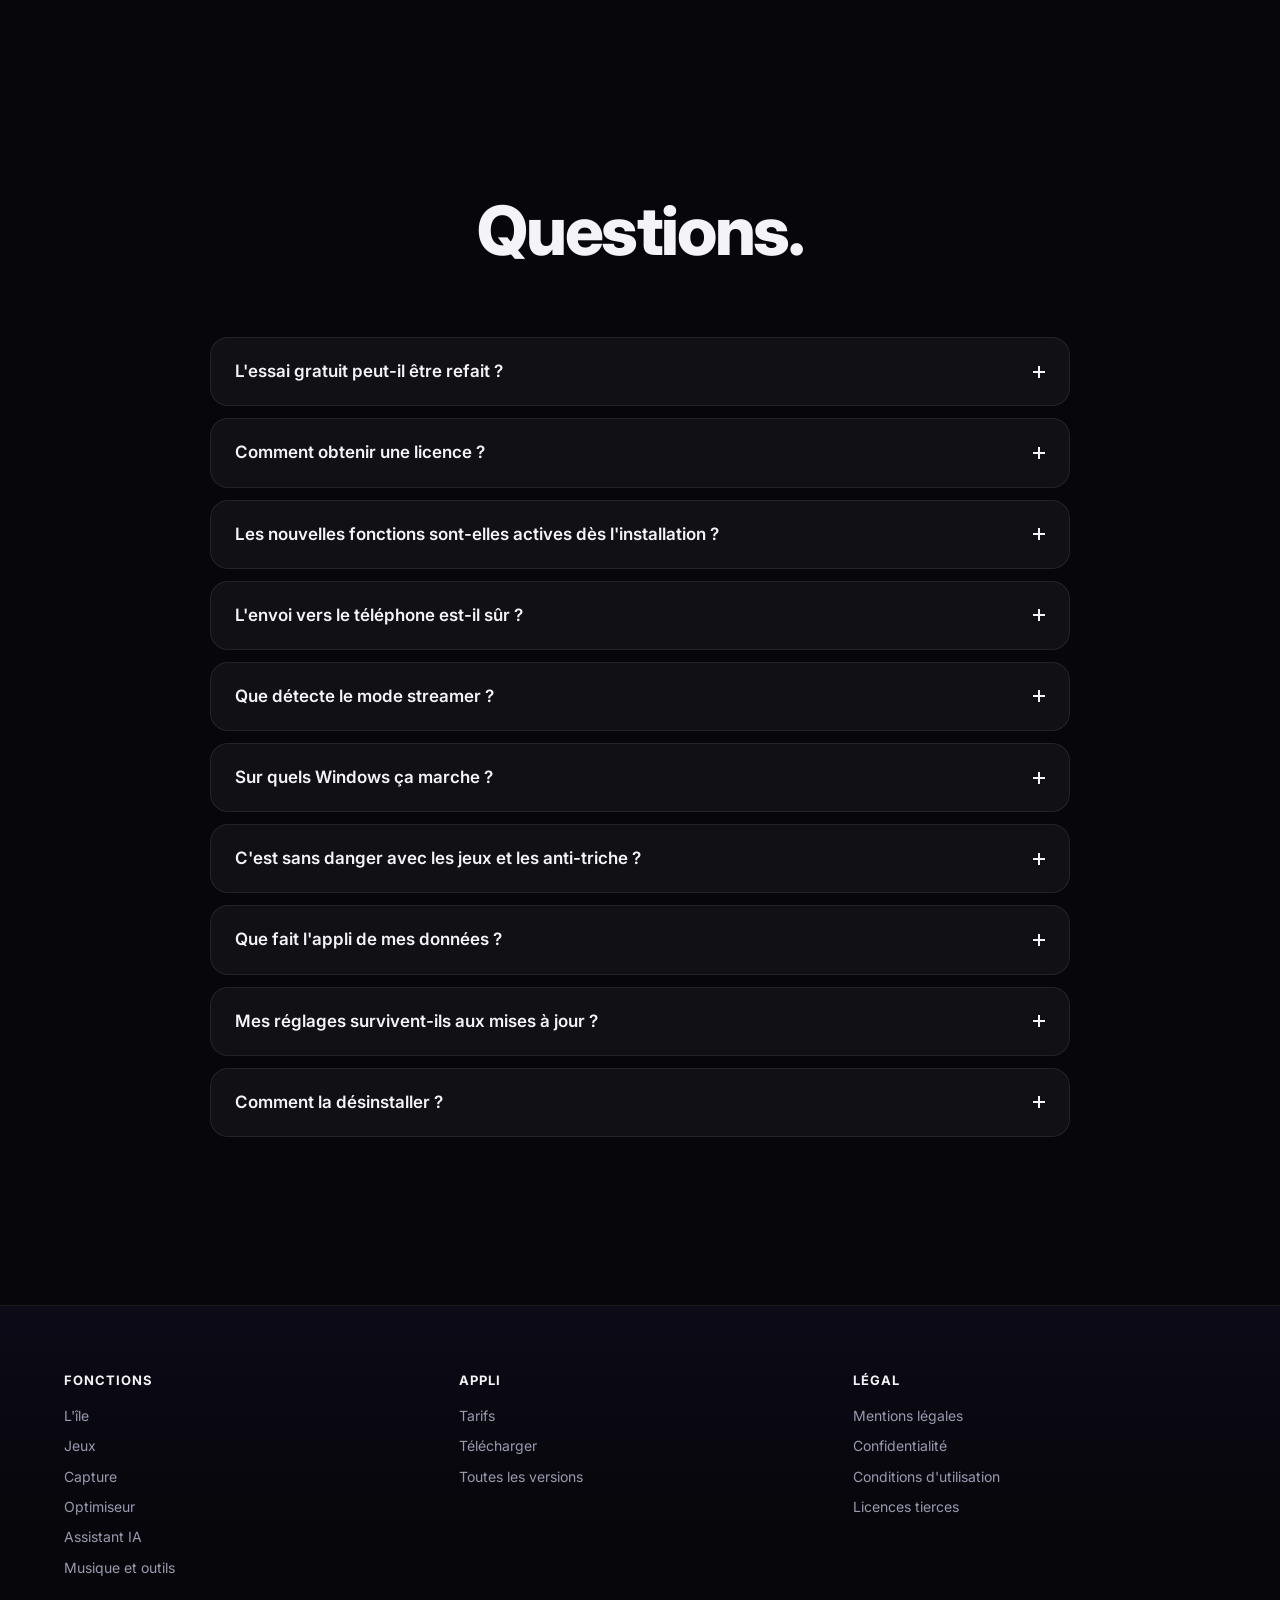
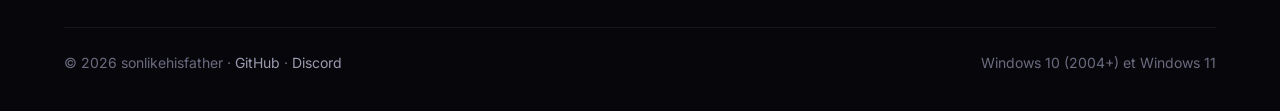
==== commit 7bc922ad: "Site : captures 2.0, mode encoche et écran En lecture" ====
--- a/docs/index.html
+++ b/docs/index.html
@@ -63,8 +63,8 @@
   <div class="wrap">
     <div class="head"><h2 class="rv">Des réglages<br><span class="grad">clairs comme du cristal.</span></h2><p class="rv d1">Thème, couleurs, animations : tout se règle en quelques clics.</p></div>
     <div class="tiles">
-      <div class="tile c2"><p class="k">Apparence</p><h3>À ton image.</h3><p>Choisis la teinte, la vitesse et la forme de l'île.</p><img src="assets/img/reglages-apparence.webp" alt="Réglages d'apparence" loading="lazy"></div>
-      <div class="tile c3"><p class="k">Réticule</p><h3>Visée parfaite.</h3><p>Croix, cercle, T : place-le exactement où tu veux.</p><img src="assets/img/reglages-reticule.webp" alt="Réglages du réticule" loading="lazy"></div>
+      <div class="tile c2"><p class="k">Apparence</p><h3>À ton image.</h3><p>Choisis la teinte, la vitesse et la forme de l'île.</p><img src="assets/img/app-apparence.webp" alt="Réglages d'apparence" loading="lazy"></div>
+      <div class="tile c3"><p class="k">Réticule</p><h3>Visée parfaite.</h3><p>Croix, cercle, T : place-le exactement où tu veux.</p><img src="assets/img/app-reticule-reglages.webp" alt="Réglages du réticule" loading="lazy"></div>
       <div class="tile wide c1"><p class="k">Sessions</p><h3>Ta semaine en un coup d'œil.</h3><p>Suis ton temps de jeu et tes habitudes, sans rien envoyer en ligne.</p><img src="assets/img/sessions-semaine.webp" alt="Sessions de la semaine" loading="lazy"></div>
     </div>
   </div>
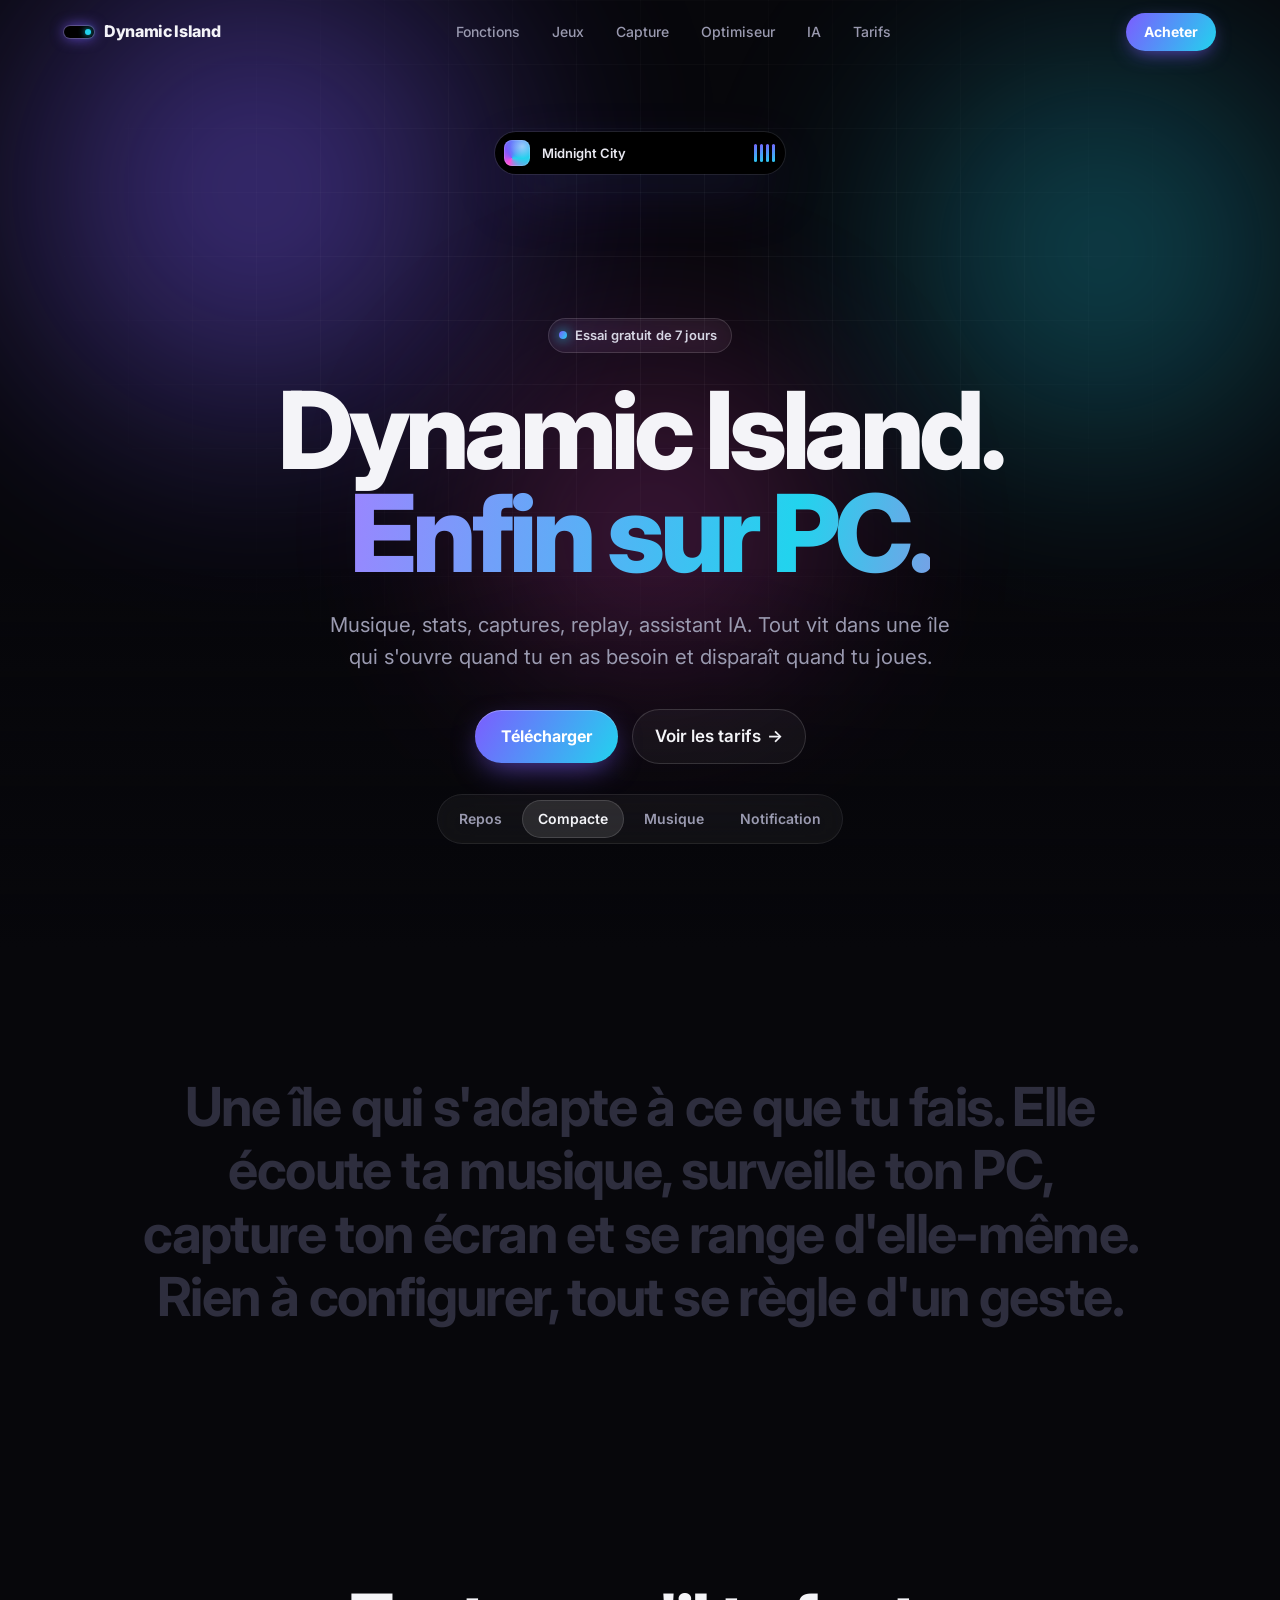
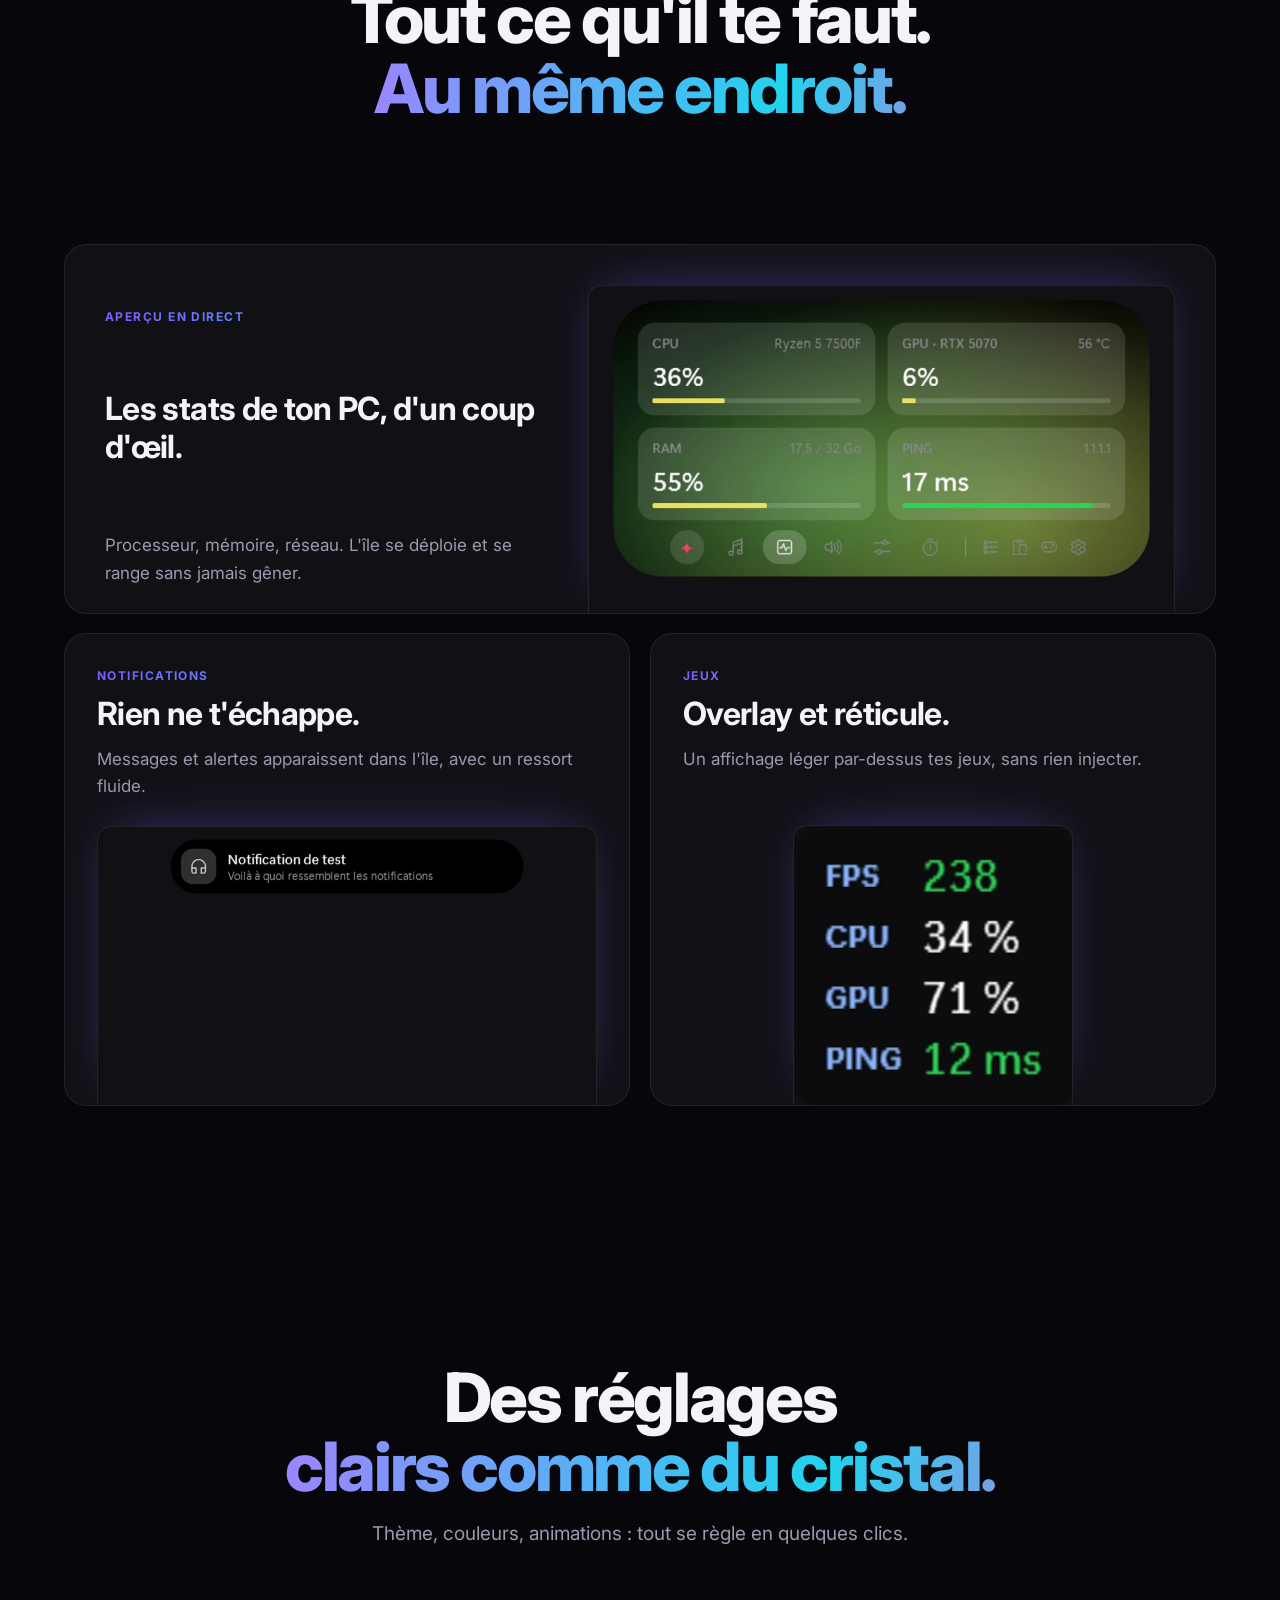
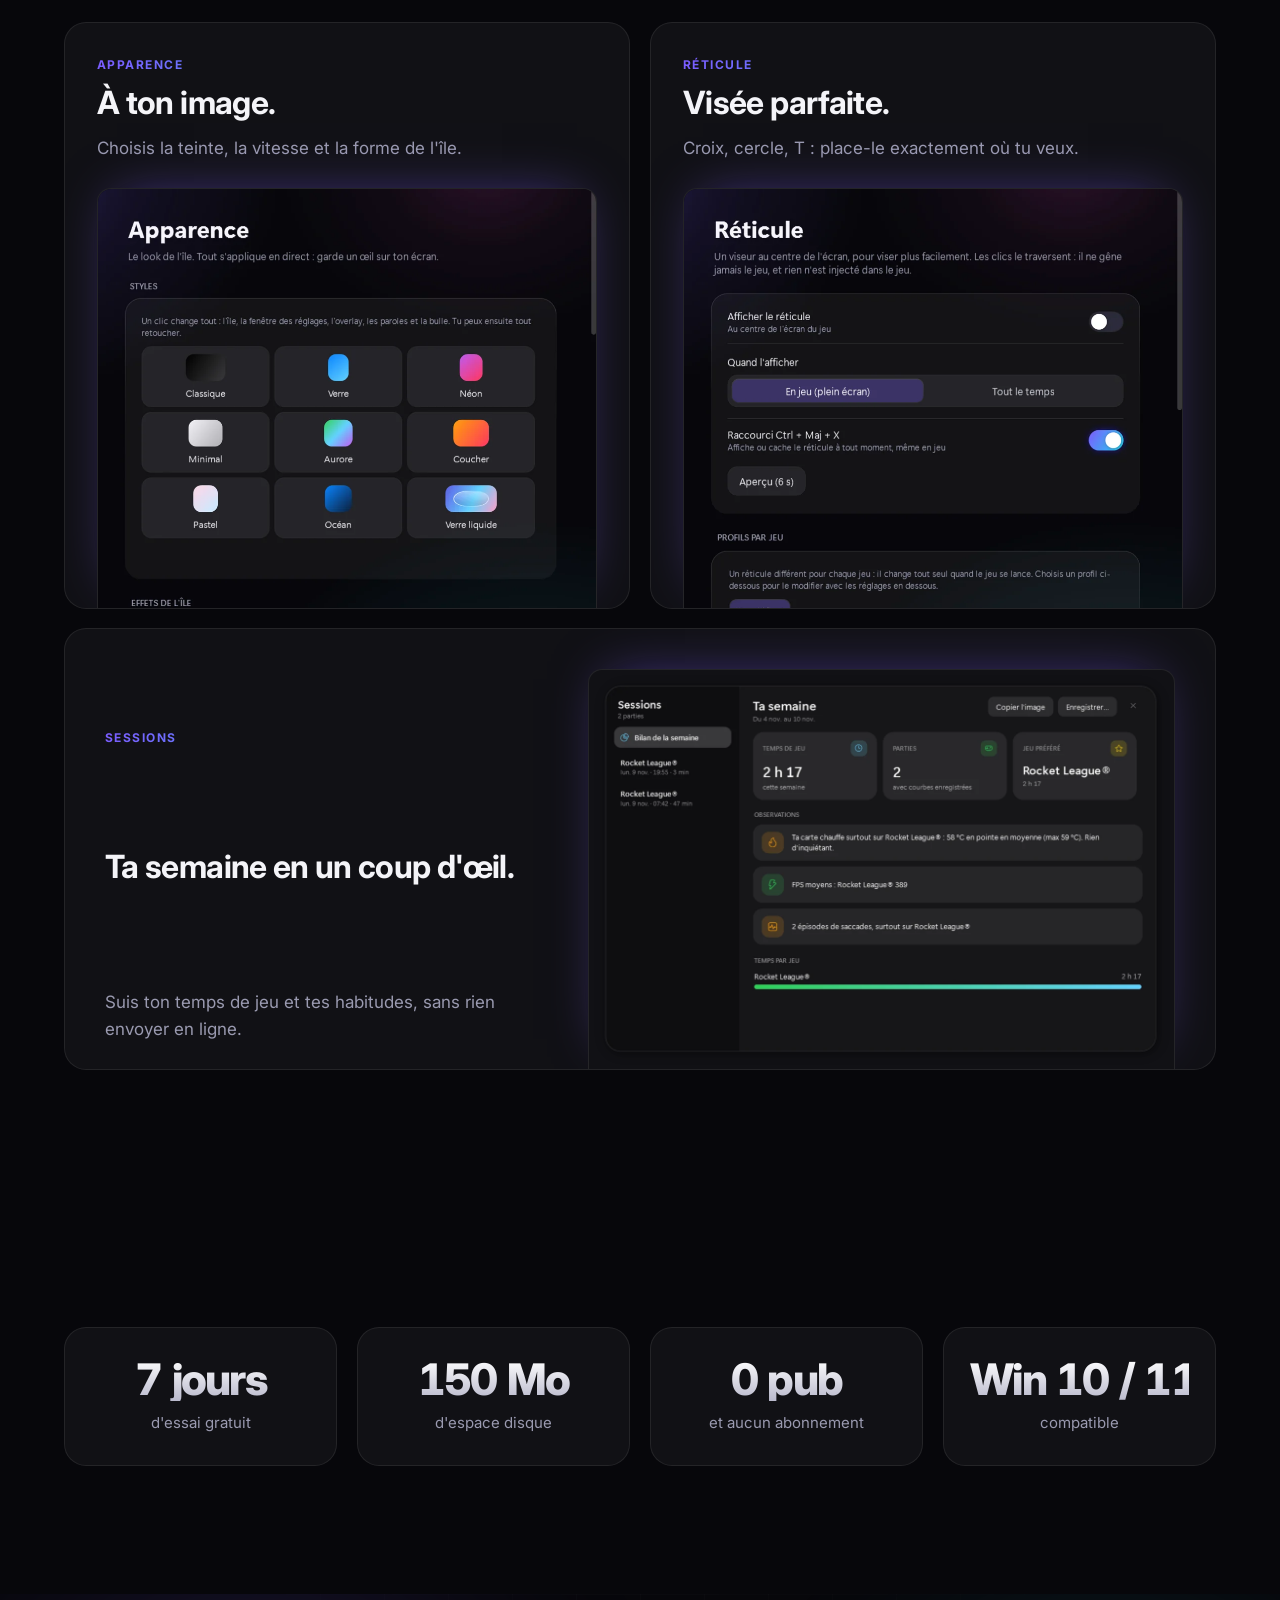
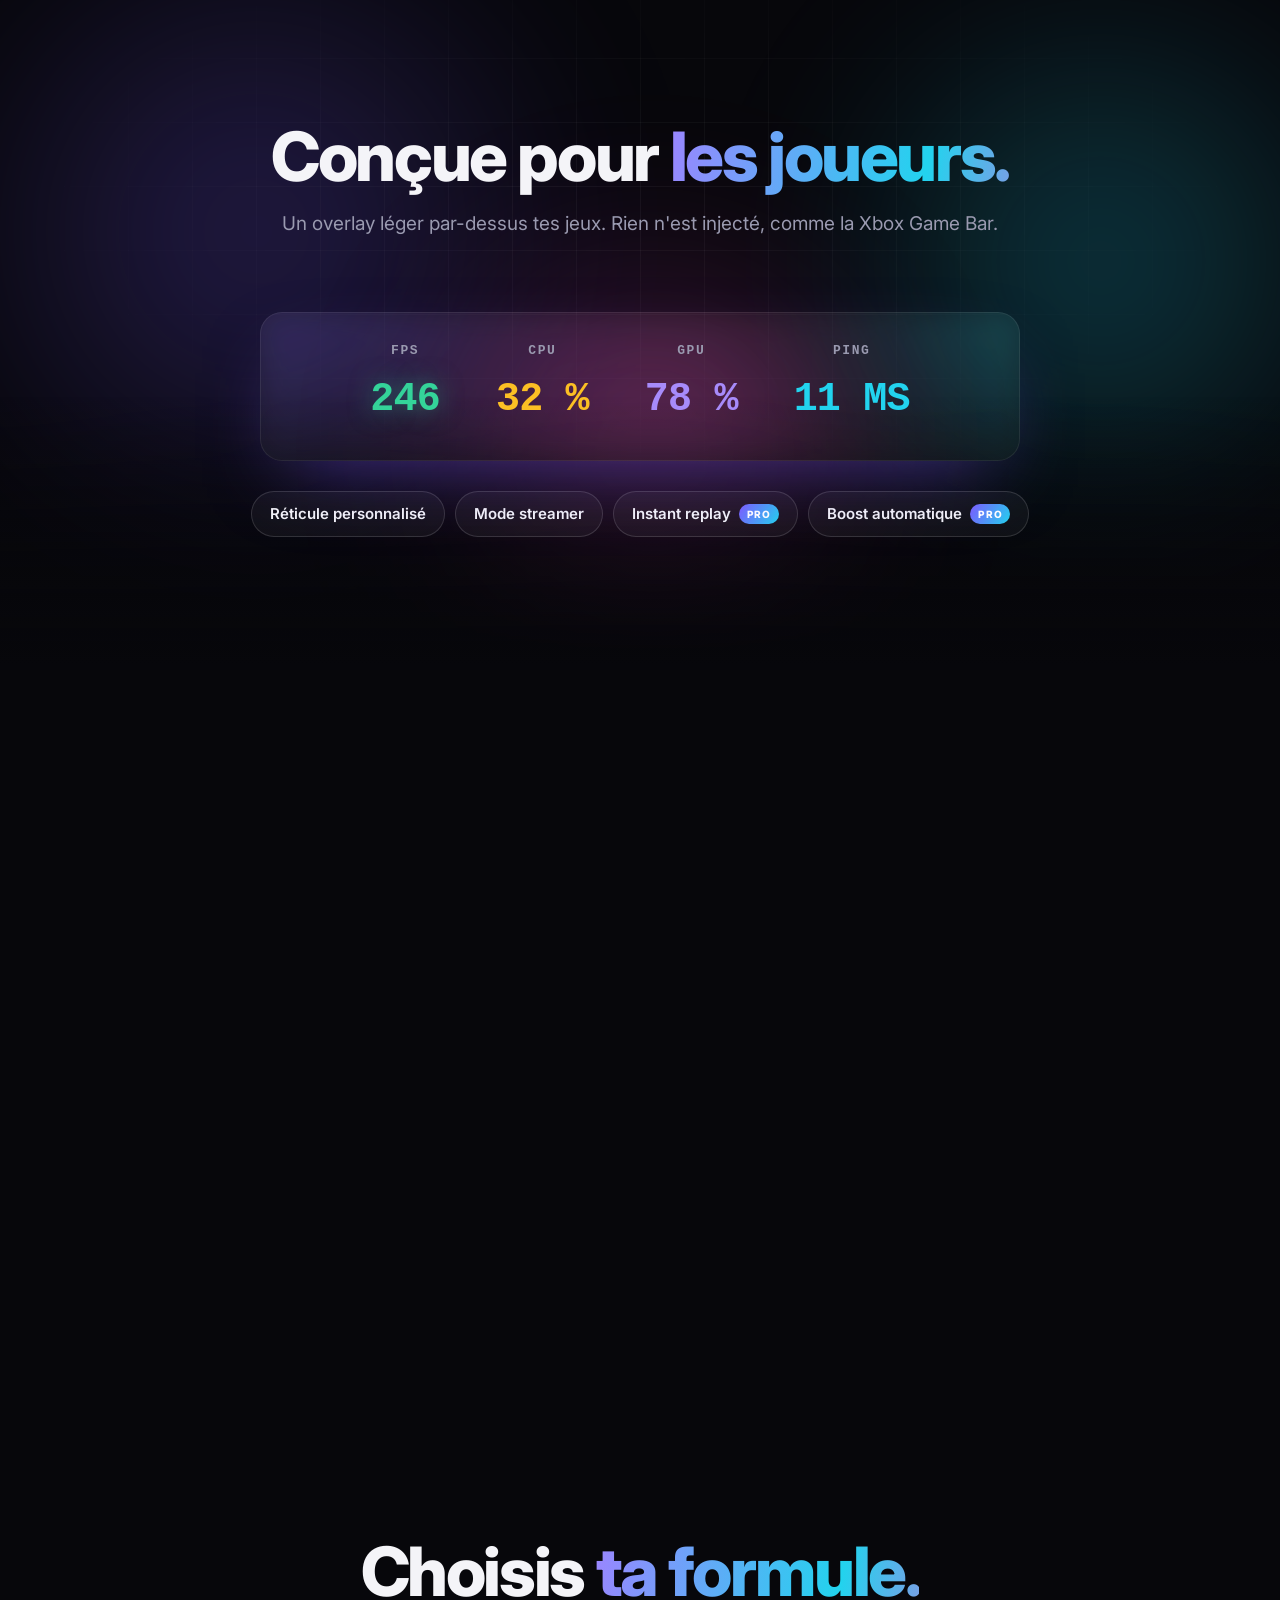
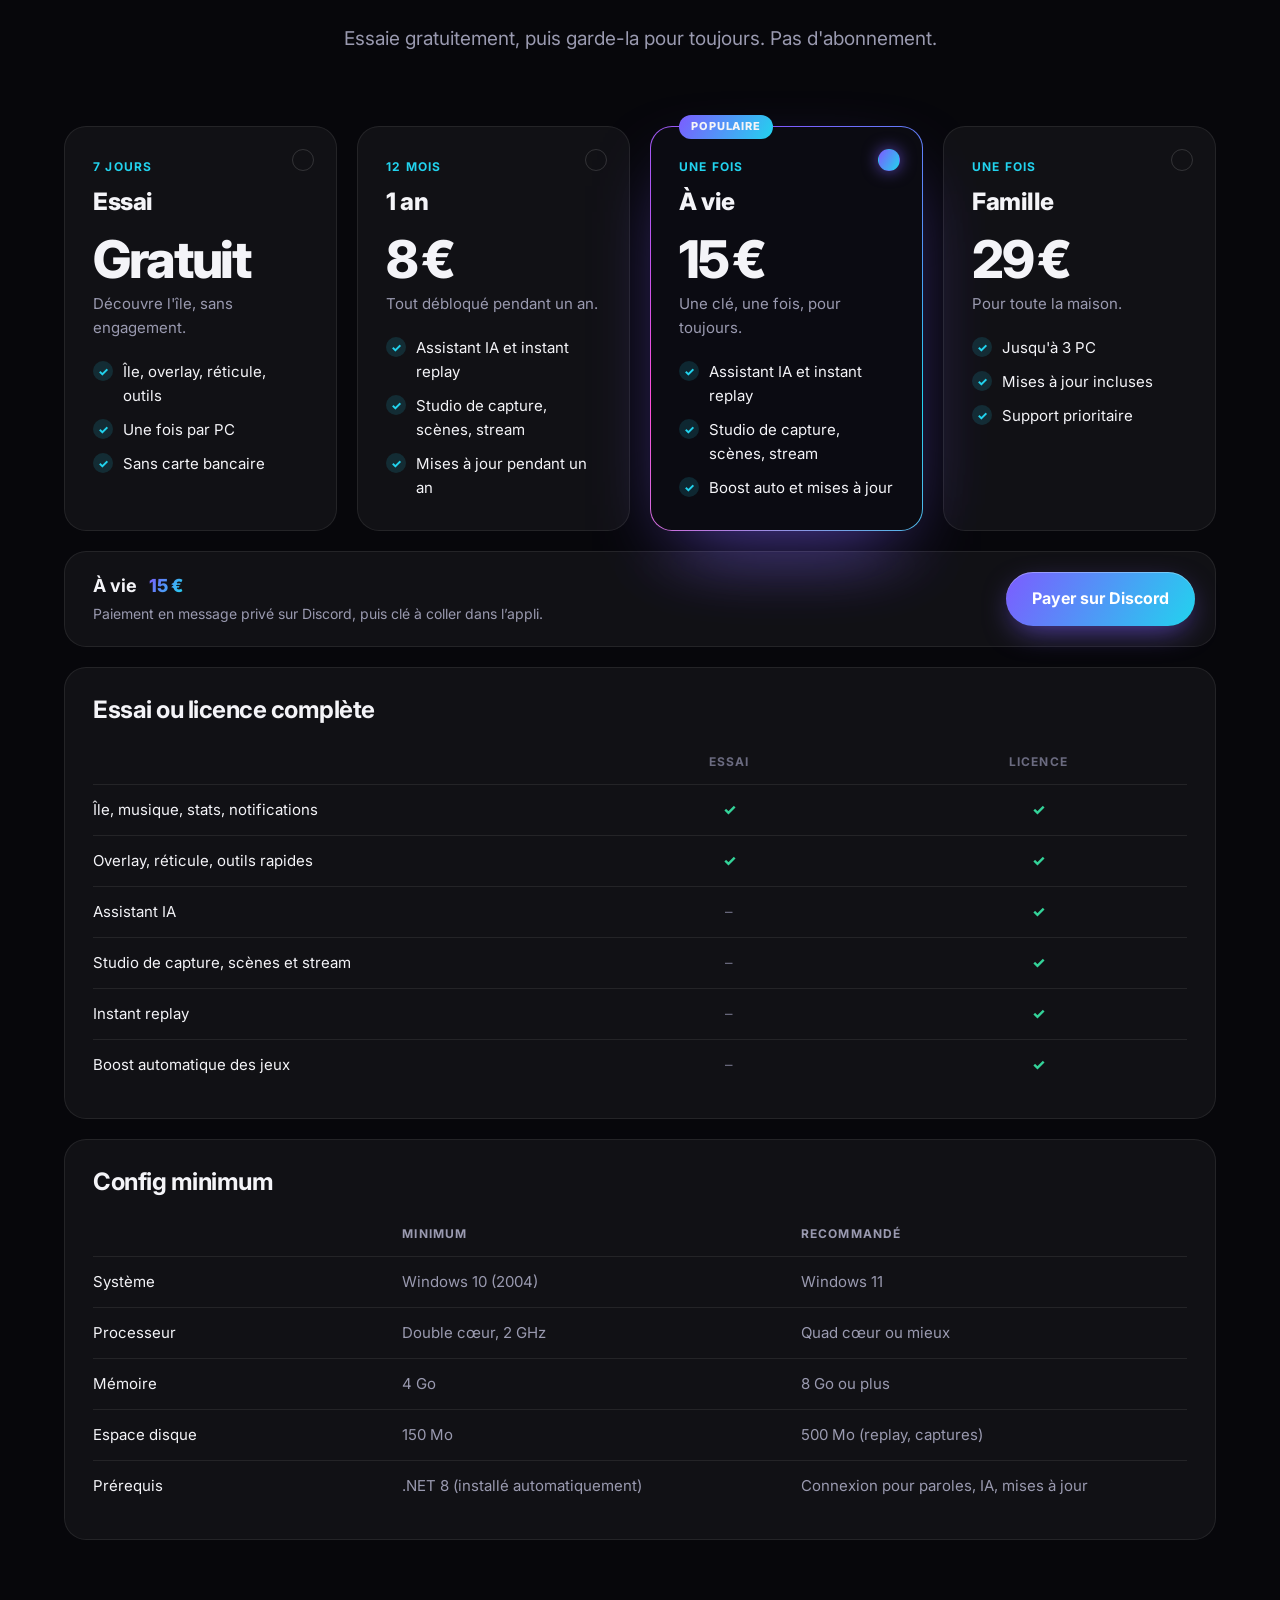
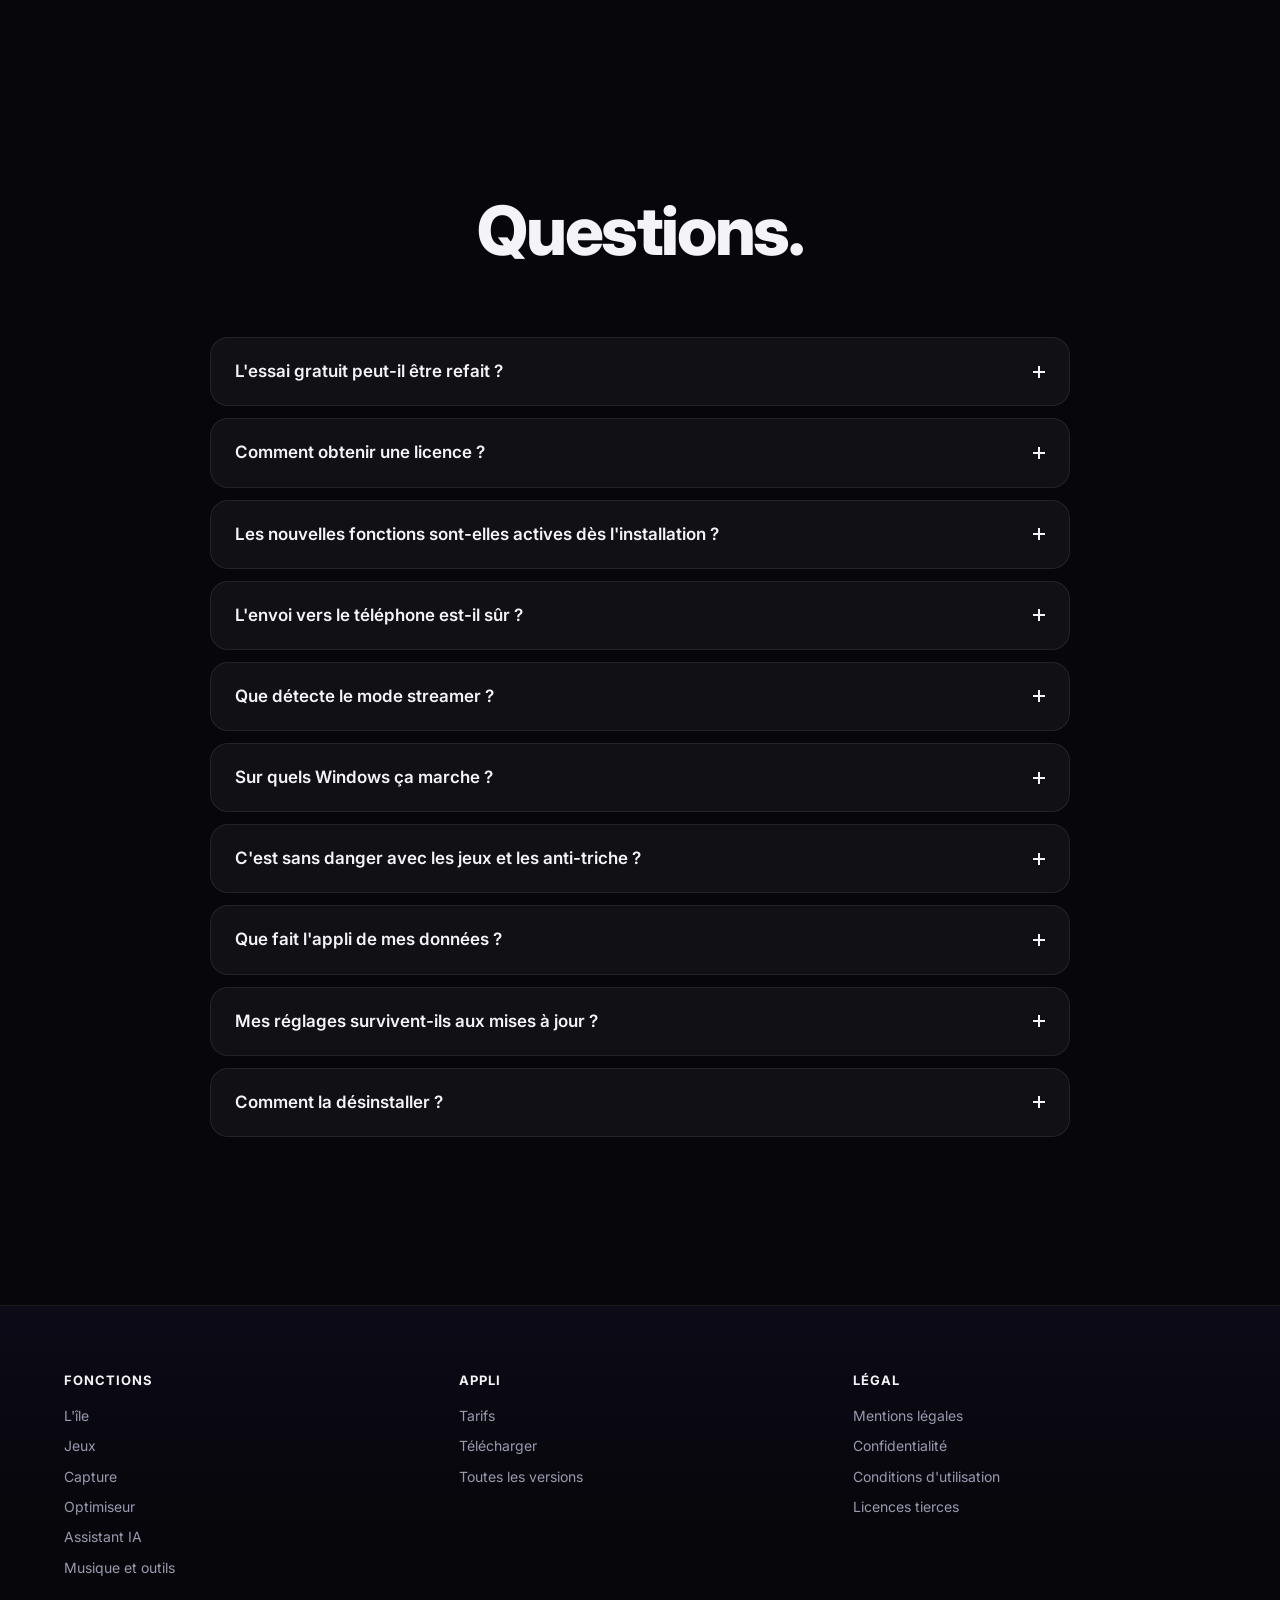
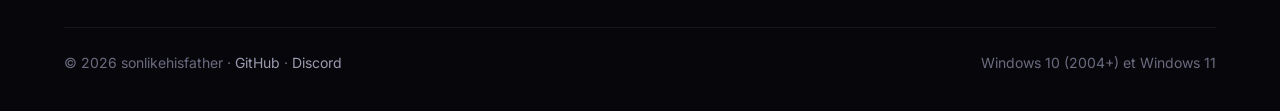
==== commit ba42b803: "Site : essai gratuit de 7 jours" ====
--- a/docs/index.html
+++ b/docs/index.html
@@ -34,7 +34,7 @@
         <div class="st s3"><span class="app"><svg viewBox="0 0 24 24"><path d="M4 5h16a1 1 0 0 1 1 1v10a1 1 0 0 1-1 1H9l-4 3v-3H4a1 1 0 0 1-1-1V6a1 1 0 0 1 1-1z"/></svg></span><span class="t">Nouveau message<small>« On joue ce soir ? »</small></span><span class="now">maintenant</span></div>
       </div>
     </div>
-    <p class="eyebrow rv">Essai gratuit de 3 jours</p>
+    <p class="eyebrow rv">Essai gratuit de 7 jours</p>
     <h1 class="rv d1">Dynamic Island.<br><span class="grad">Enfin sur PC.</span></h1>
     <p class="lead rv d2">Musique, stats, captures, replay, assistant IA. Tout vit dans une île qui s'ouvre quand tu en as besoin et disparaît quand tu joues.</p>
     <div class="cta rv d2"><a class="btn" href="https://github.com/sonlikehisfather/dynamic-island-releases/releases/latest/download/DynamicIsland-win-Setup.exe">Télécharger</a><a class="more" href="#tarifs">Voir les tarifs</a></div>
@@ -72,7 +72,7 @@
 
 <section>
   <div class="wrap facts">
-    <div class="fact"><b><span data-count="3">3</span> jours</b><span>d'essai gratuit</span></div>
+    <div class="fact"><b><span data-count="7">7</span> jours</b><span>d'essai gratuit</span></div>
     <div class="fact"><b><span data-count="150">150</span> Mo</b><span>d'espace disque</span></div>
     <div class="fact"><b>0 pub</b><span>et aucun abonnement</span></div>
     <div class="fact"><b>Win 10 / 11</b><span>compatible</span></div>
@@ -127,7 +127,7 @@
 <section id="faq">
   <div class="wrap"><div class="head"><h2 class="rv">Questions.</h2></div>
     <div class="faq">
-      <details><summary>L'essai gratuit peut-il être refait ?</summary><p>Non. L'essai dure 3 jours et n'est accordé qu'une fois par PC : réinstaller l'appli, changer de navigateur ou de connexion ne donne pas un nouvel essai. Il est lié à des identifiants anonymes du PC, détaillés dans la <a href="confidentialite.html">politique de confidentialité</a>.</p></details>
+      <details><summary>L'essai gratuit peut-il être refait ?</summary><p>Non. L'essai dure 7 jours et n'est accordé qu'une fois par PC : réinstaller l'appli, changer de navigateur ou de connexion ne donne pas un nouvel essai. Il est lié à des identifiants anonymes du PC, détaillés dans la <a href="confidentialite.html">politique de confidentialité</a>.</p></details>
       <details><summary>Comment obtenir une licence ?</summary><p>Après l'essai, Dynamic Island demande une clé de licence personnelle. Pour en obtenir une, contacte l'auteur via sa <a href="https://github.com/sonlikehisfather">page GitHub</a>.</p></details>
       <details><summary>Les nouvelles fonctions sont-elles actives dès l'installation ?</summary><p>Non. Elles sont désactivées par défaut : tu actives celles que tu veux dans les Réglages (Outils, Jeux, Capture d'écran, Apparence). Le mode streamer et les profils s'ouvrent par un clic droit sur l'île, « Confidentialité &amp; profils ».</p></details>
       <details><summary>L'envoi vers le téléphone est-il sûr ?</summary><p>L'île ouvre un petit serveur temporaire, uniquement sur ton réseau local, protégé par un code aléatoire et fermé tout seul au bout de quelques minutes. Il n'est jamais accessible depuis Internet. Au premier envoi, Windows peut demander d'autoriser l'appli sur le réseau privé : clique sur « Autoriser », sinon le téléphone ne pourra pas se connecter.</p></details>
@@ -149,7 +149,7 @@
   <div class="foot"><div>© 2026 sonlikehisfather · <a href="https://github.com/sonlikehisfather">GitHub</a> · <a href="https://discord.com/users/1456994725566353485">Discord</a></div><div>Windows 10 (2004+) et Windows 11</div></div>
 </div></footer>
 
-<script src="assets/store.js?v=3" defer></script>
+<script src="assets/store.js?v=4" defer></script>
 <script src="assets/aurora.js?v=1" defer></script>
 </body>
 </html>
